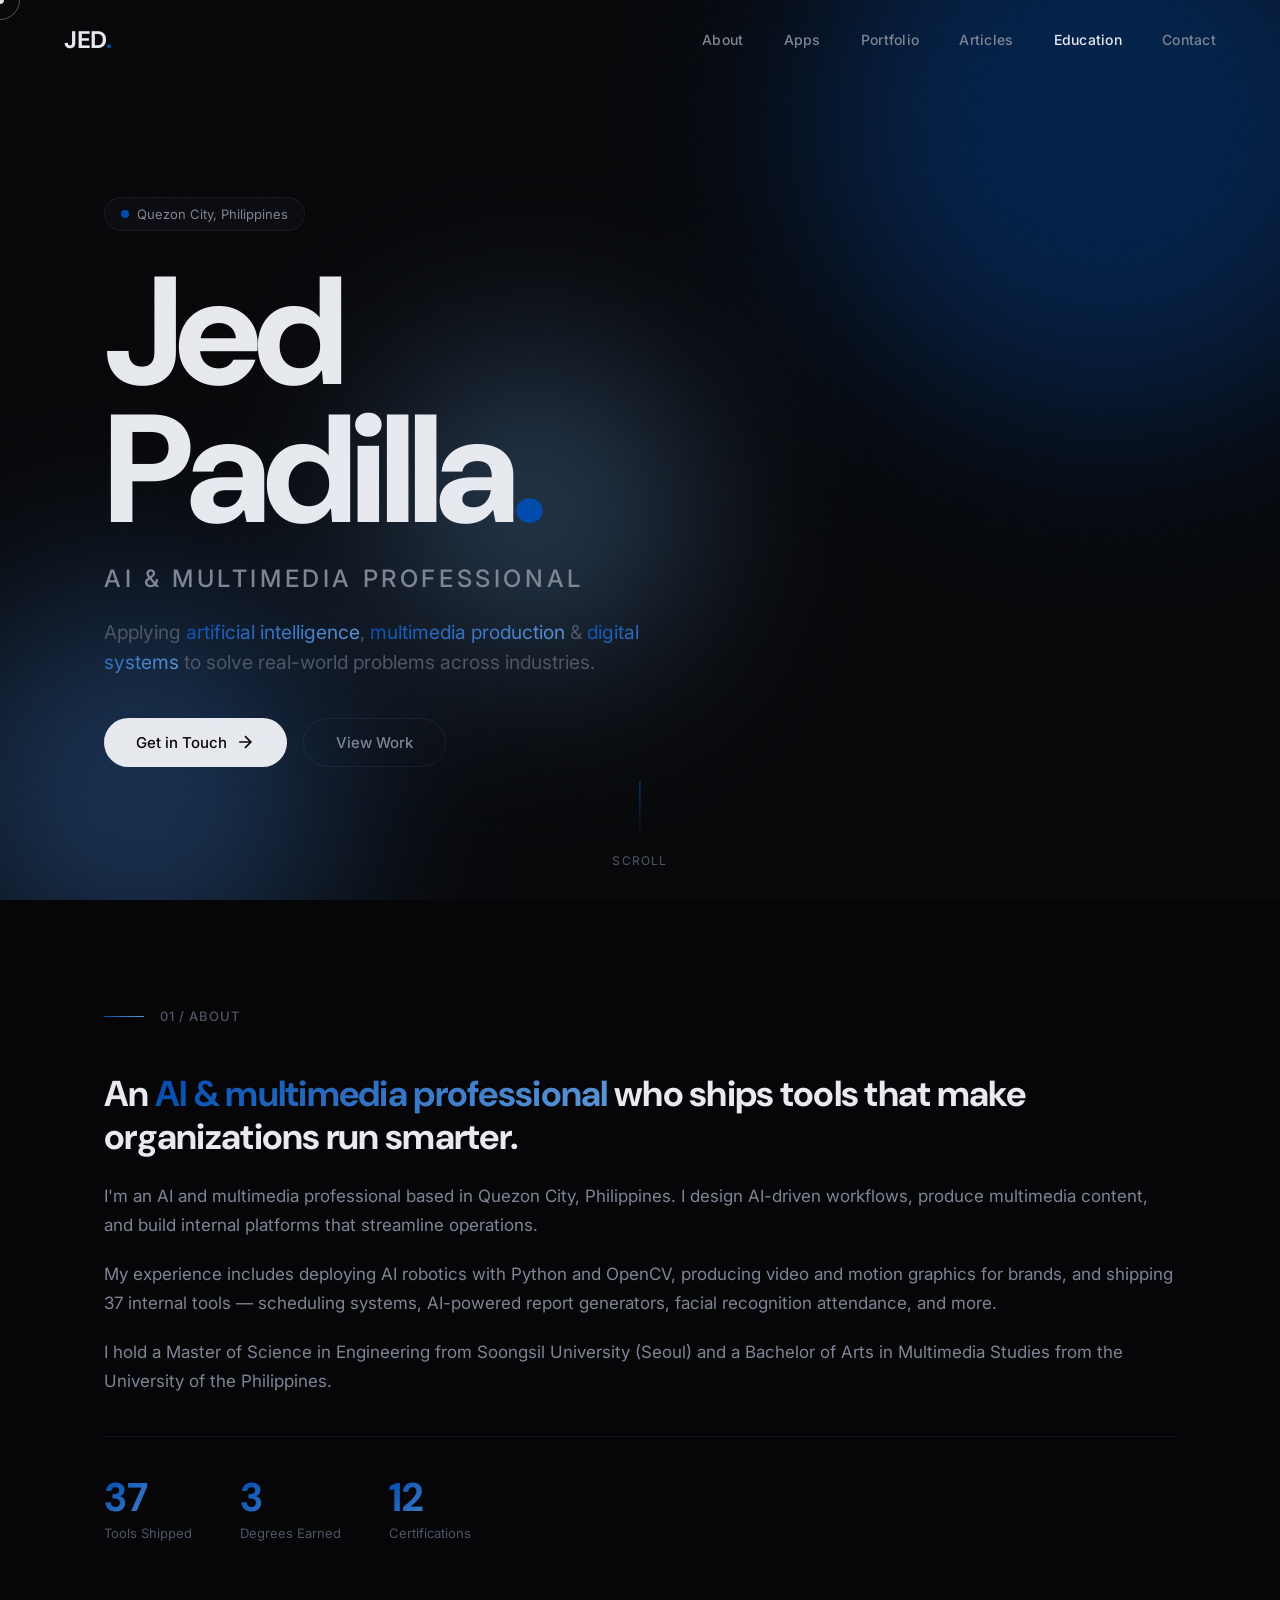
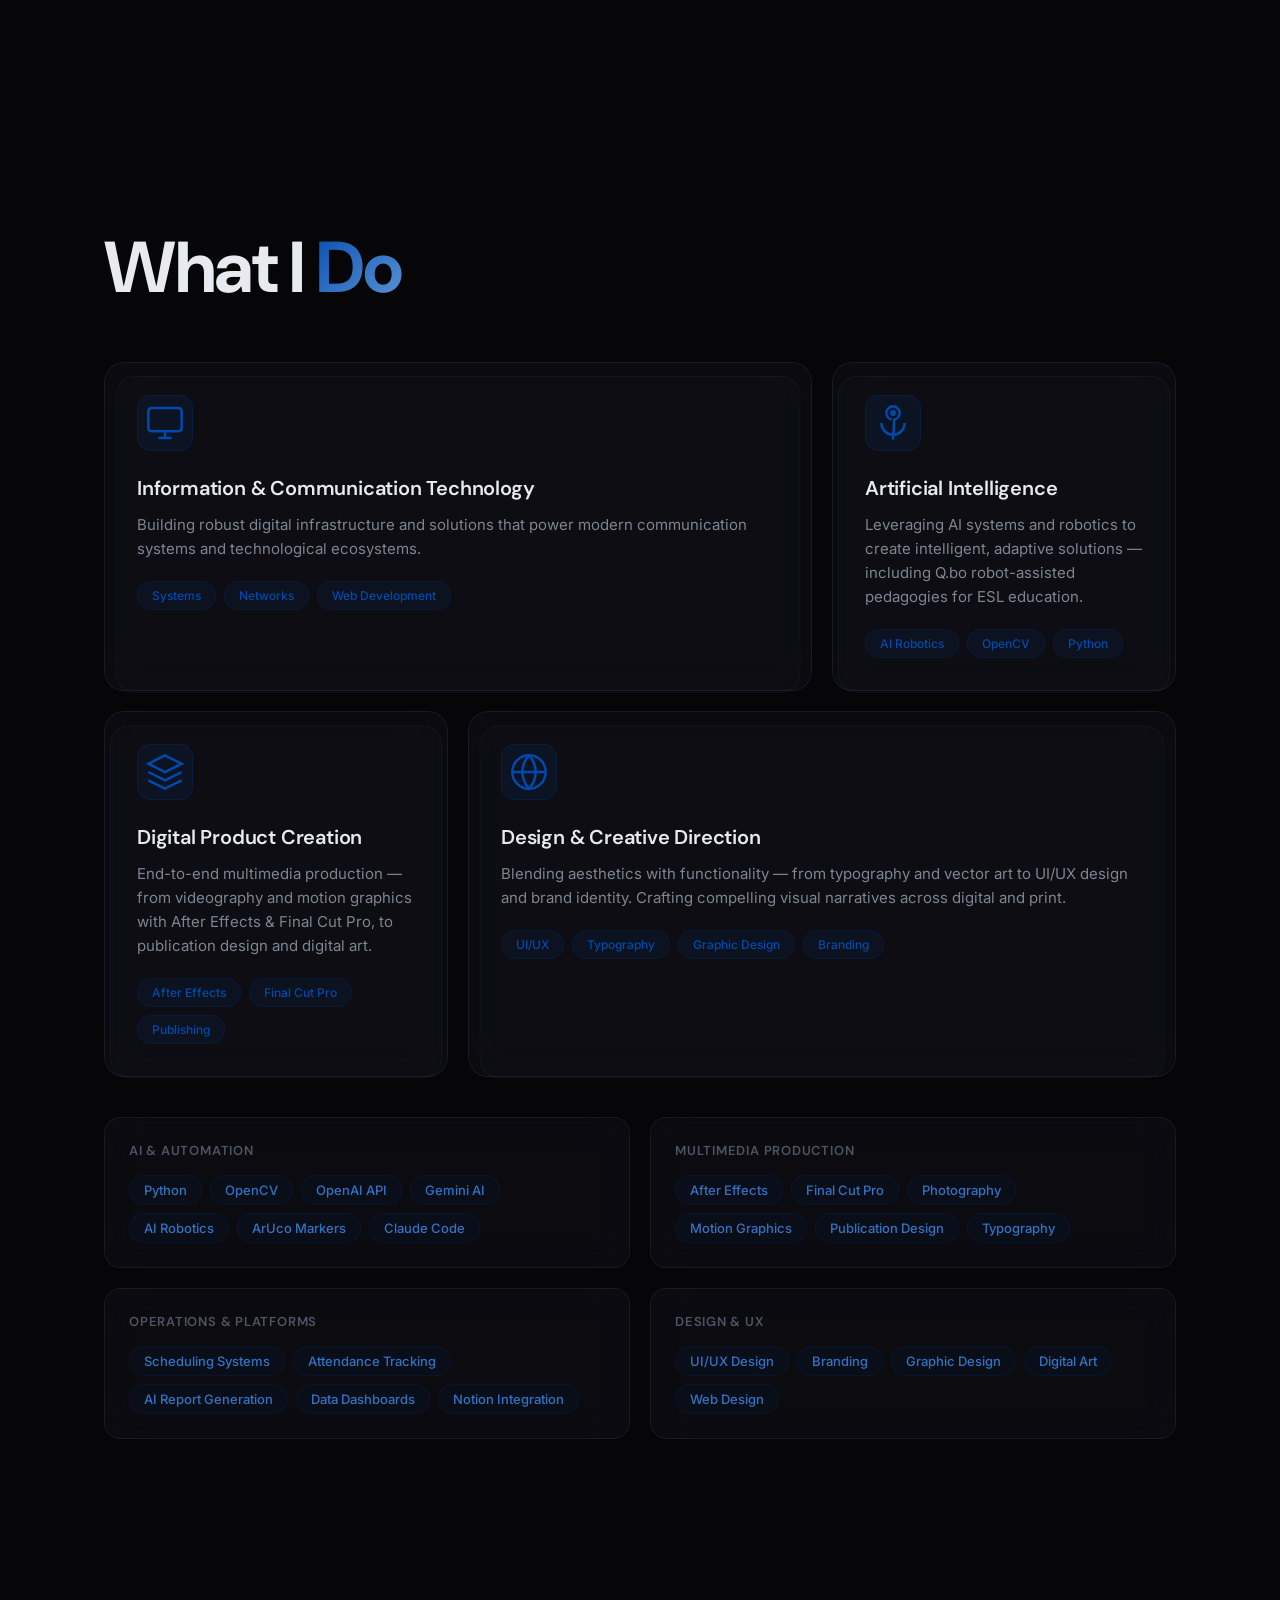
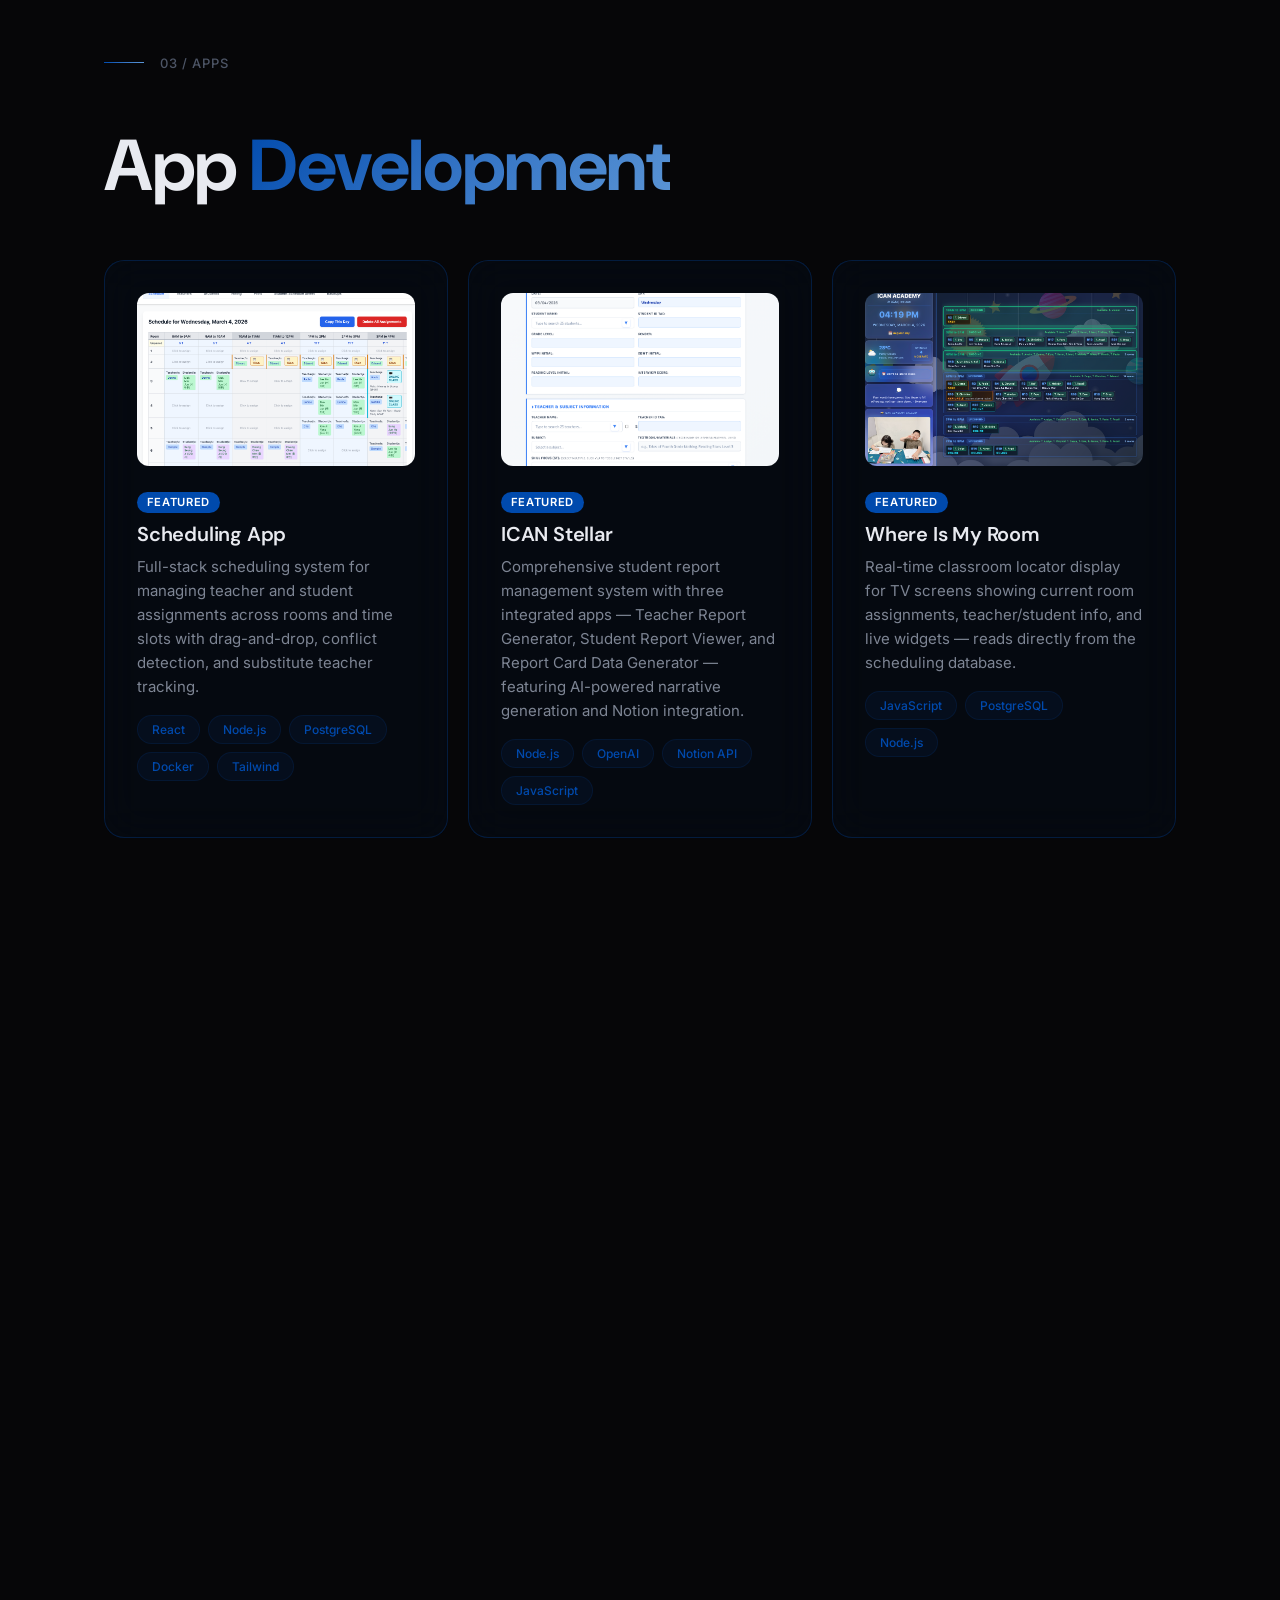
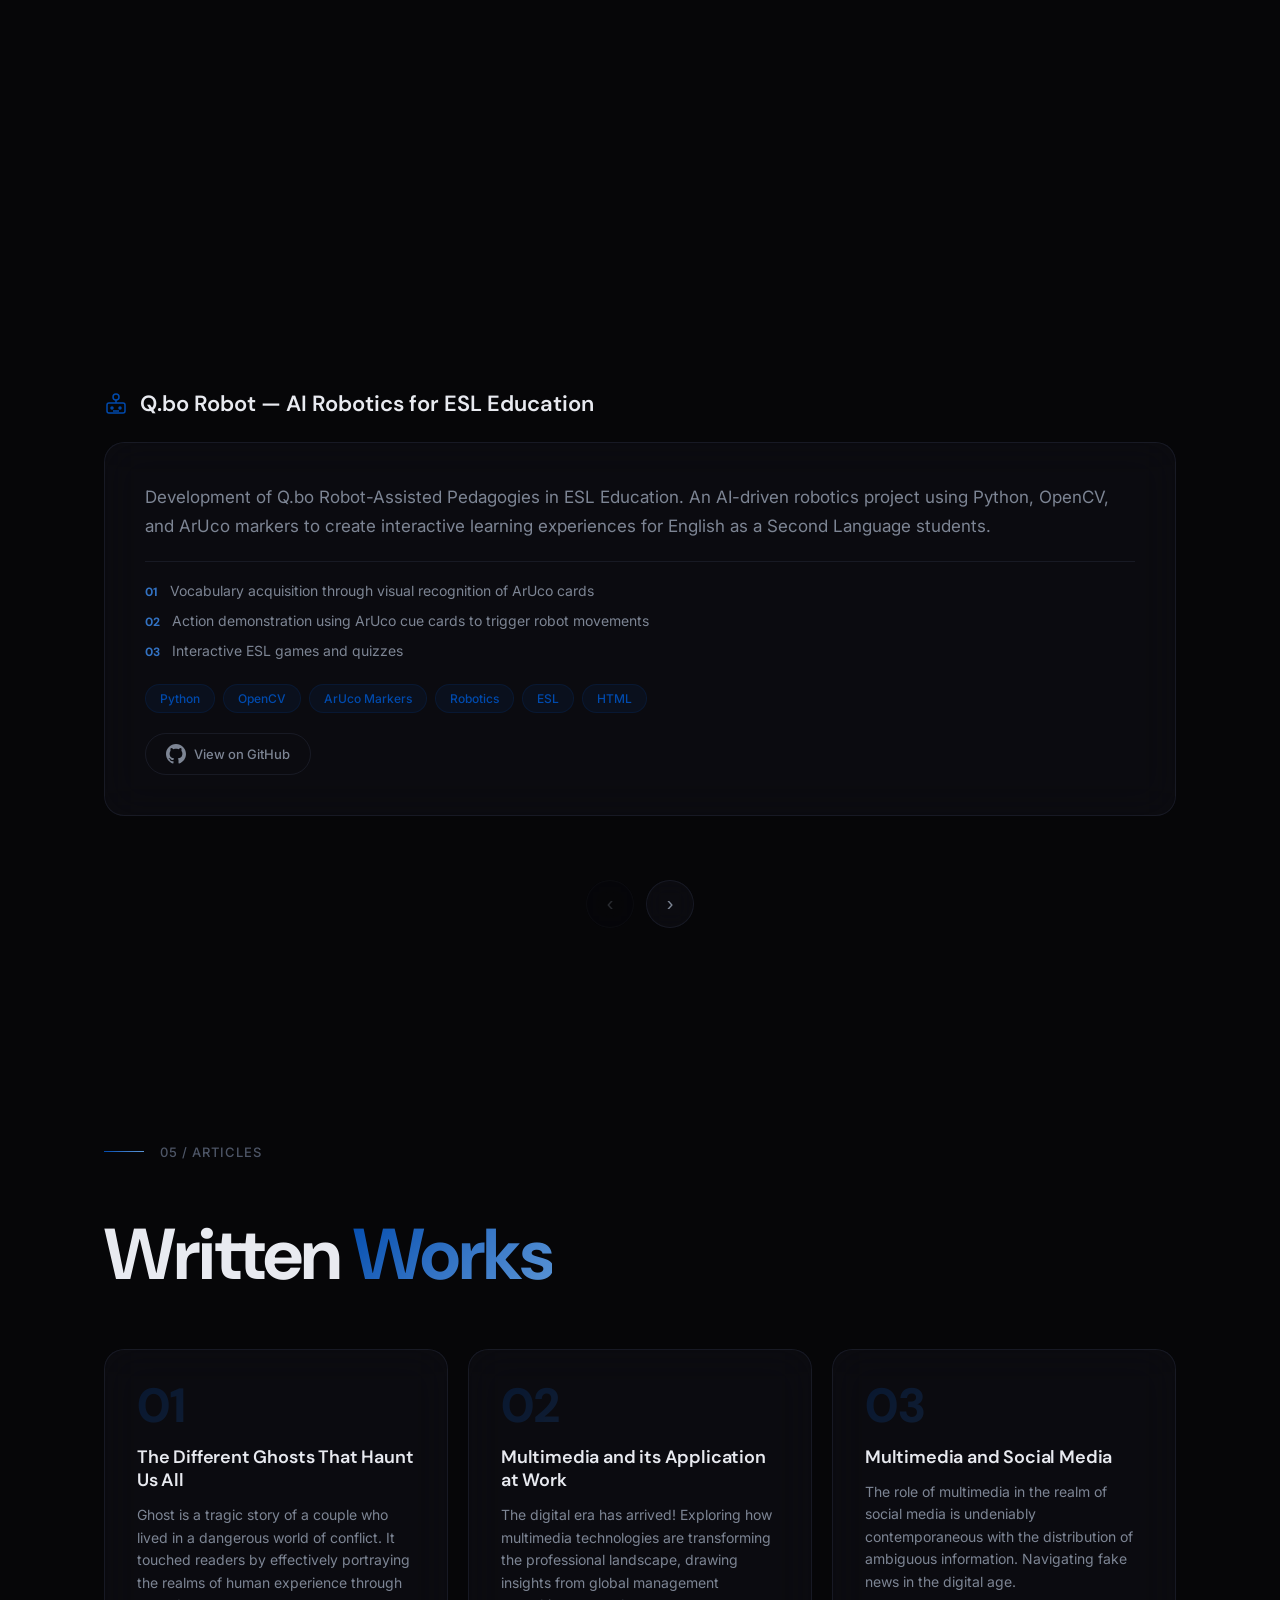
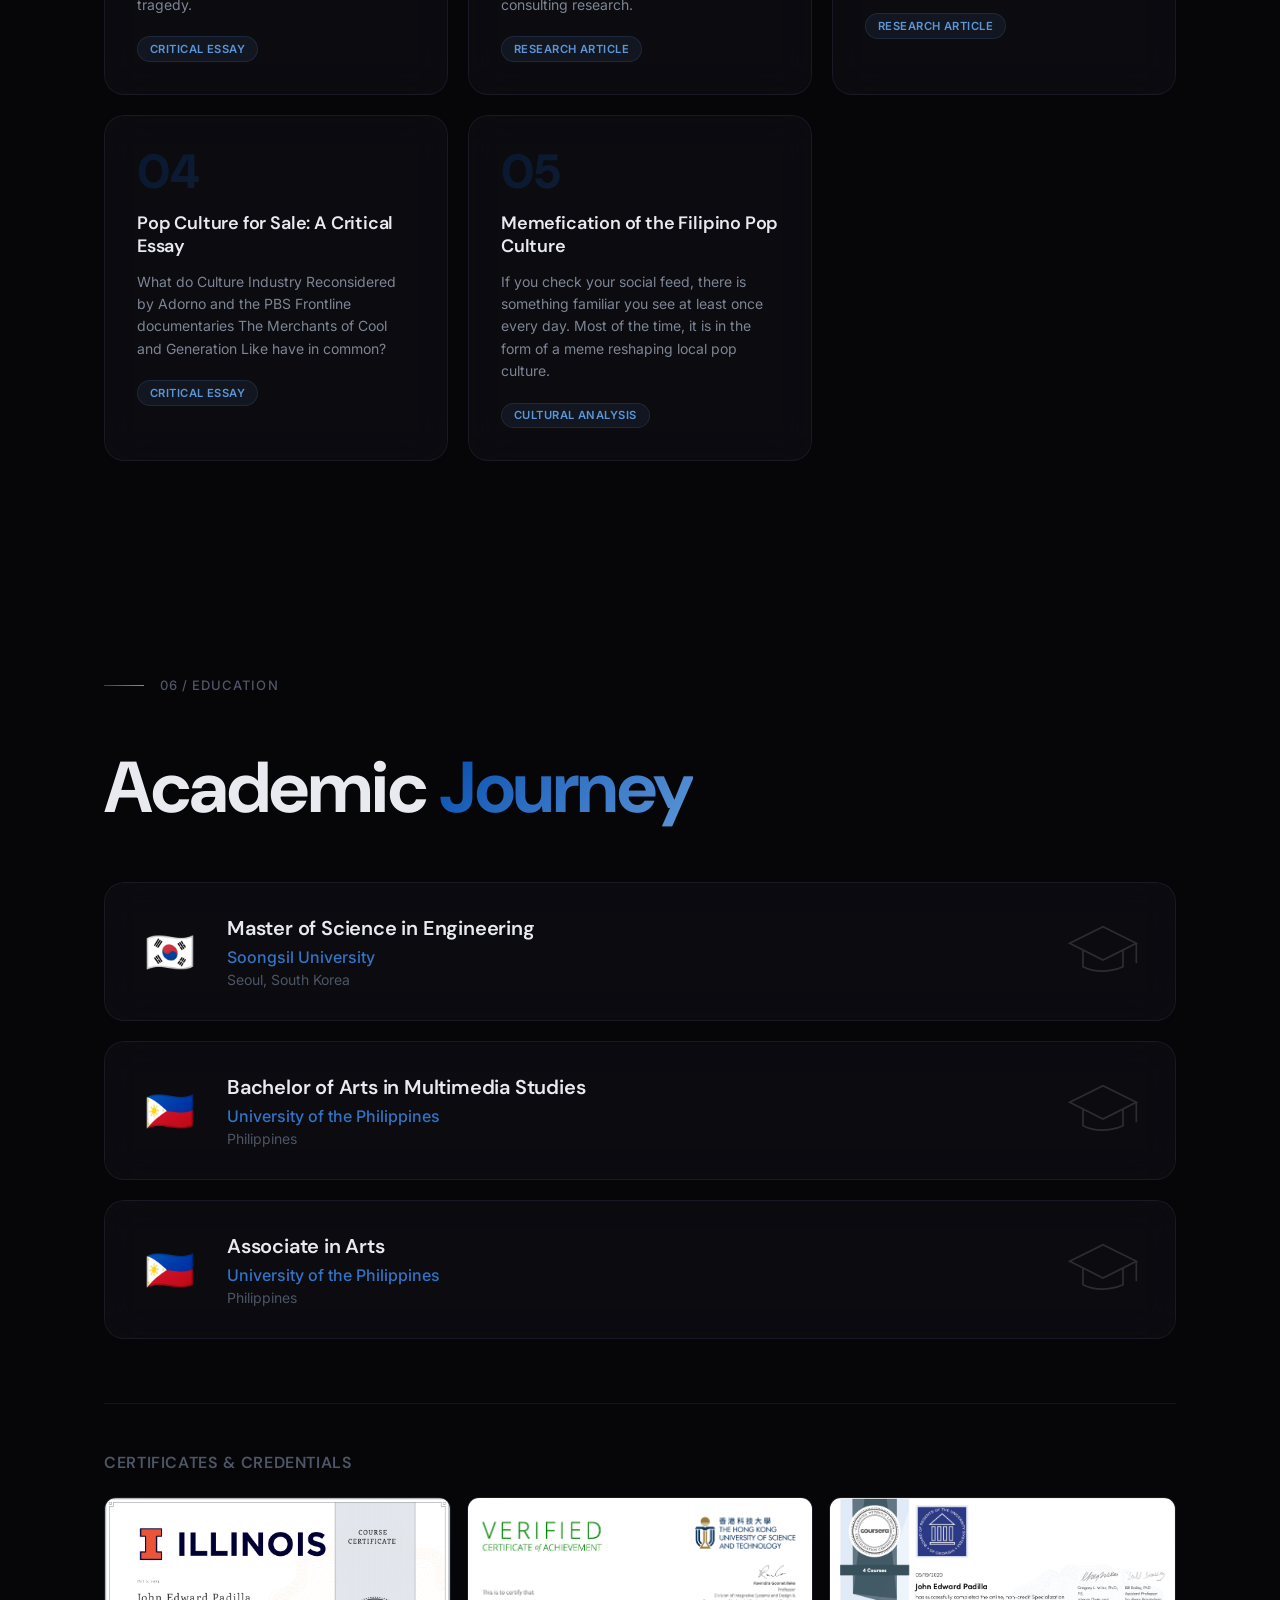
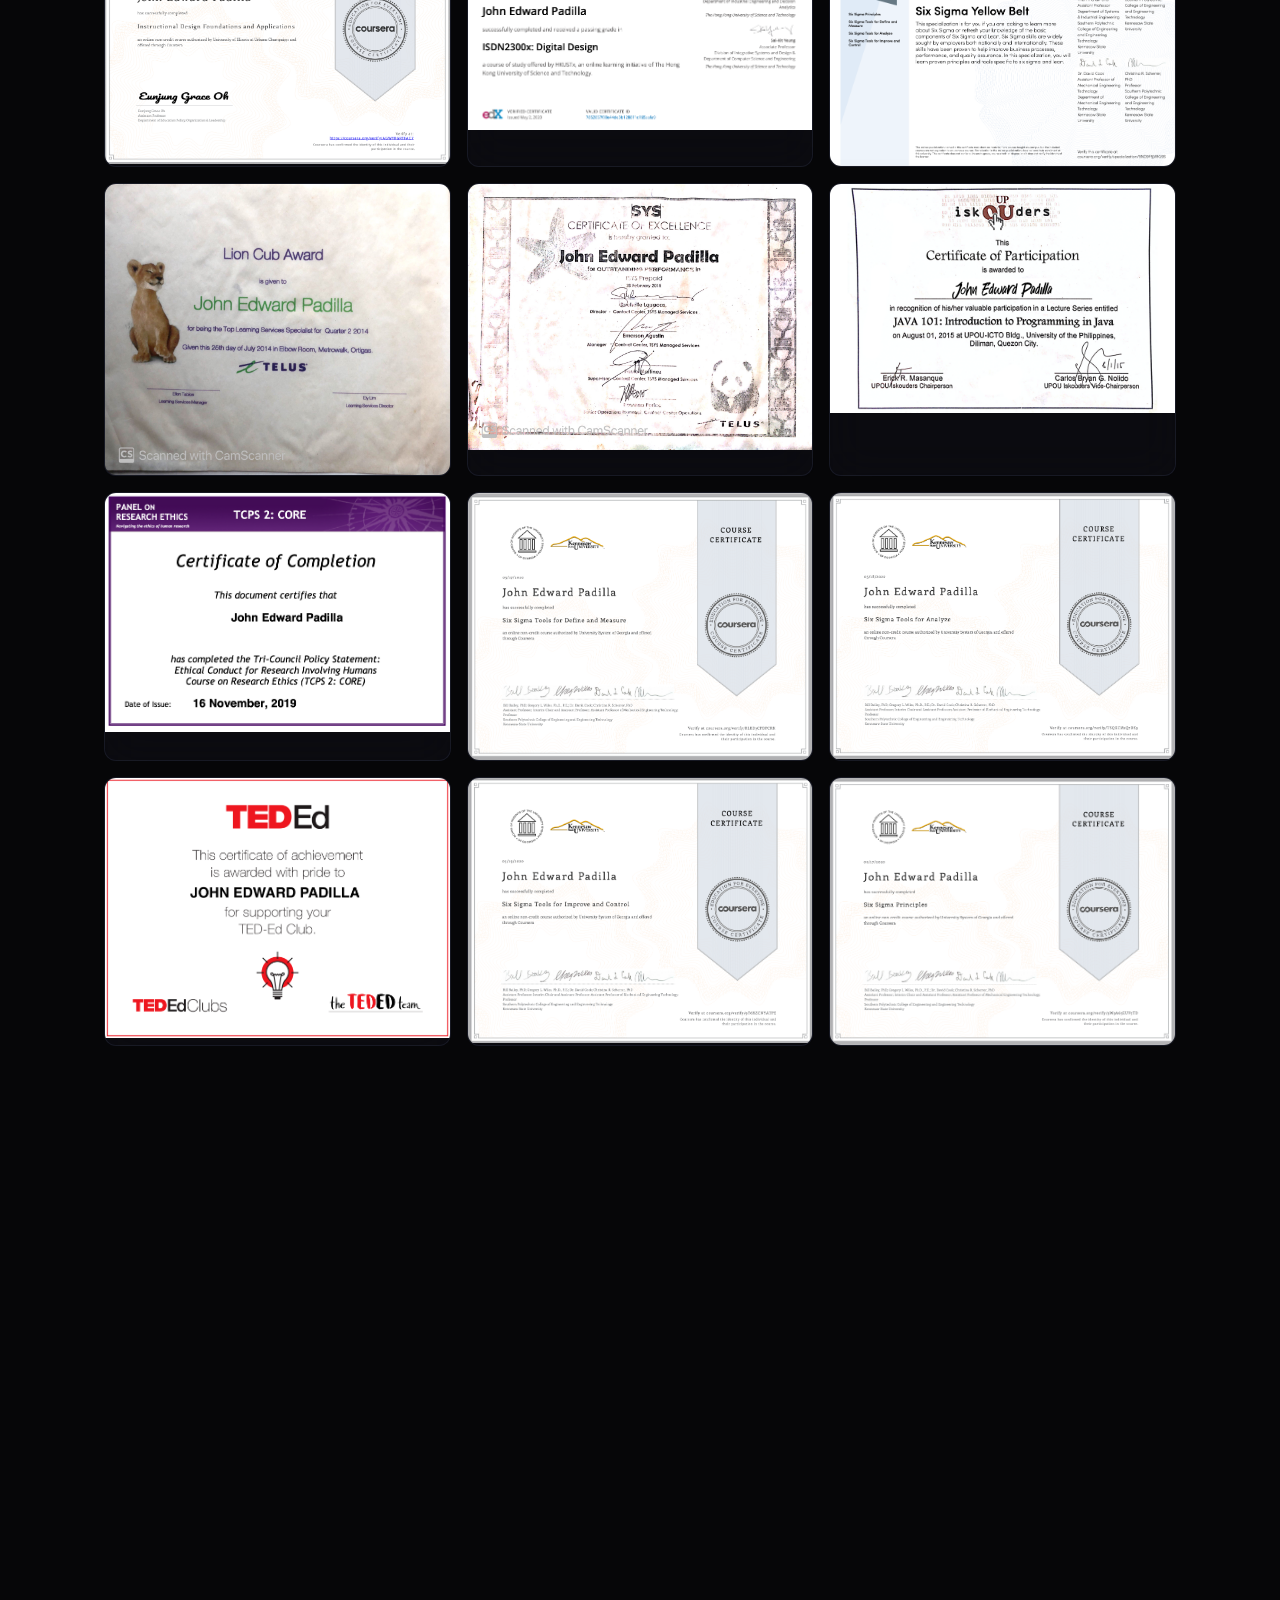
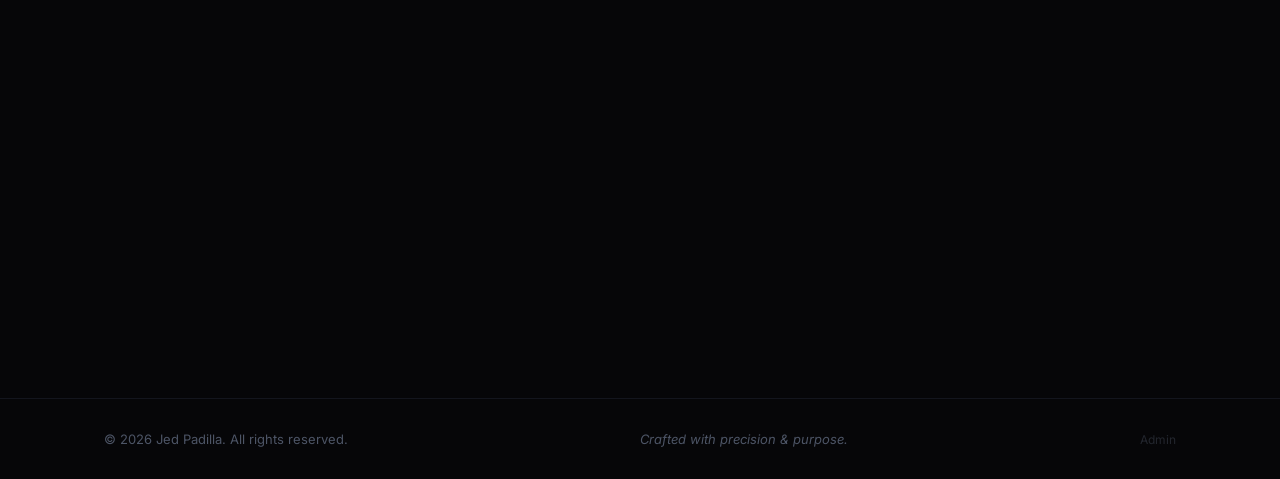
==== index.html @ 9c329b7e "Change title to AI & Multimedia Professional Co-Authored-By: Claude Opus 4.6 <noreply@anthropic.com>" ====
<!DOCTYPE html>
<html lang="en">
<head>
  <meta charset="UTF-8">
  <meta name="viewport" content="width=device-width, initial-scale=1.0">
  <title>Jed Padilla — Creative Technologist</title>
  <meta name="description" content="Jed Padilla is an experienced Creative Technologist from Quezon City, Philippines. ICT, AI, digital product creation, and design solutions.">
  <meta name="author" content="Jed Padilla">
  <link rel="preconnect" href="https://fonts.googleapis.com">
  <link rel="preconnect" href="https://fonts.gstatic.com" crossorigin>
  <link href="https://fonts.googleapis.com/css2?family=DM+Sans:wght@400;500;600;700;800;900&family=Inter:wght@300;400;500;600;700;800;900&display=swap" rel="stylesheet">
  <link rel="stylesheet" href="style.css">
</head>
<body>
  <!-- Custom Cursor -->
  <div class="cursor" id="cursor"></div>
  <div class="cursor-follower" id="cursorFollower"></div>

  <!-- Noise Overlay -->
  <div class="noise"></div>

  <!-- Lightbox -->
  <div class="lightbox" id="lightbox">
    <button class="lightbox-close" id="lightboxClose" aria-label="Close">&times;</button>
    <button class="lightbox-prev" id="lightboxPrev" aria-label="Previous">&#8249;</button>
    <button class="lightbox-next" id="lightboxNext" aria-label="Next">&#8250;</button>
    <div class="lightbox-content">
      <img id="lightboxImg" src="" alt="">
    </div>
  </div>

  <!-- Navigation -->
  <nav class="nav" id="nav">
    <a href="#" class="nav-logo">JED<span class="accent">.</span></a>
    <div class="nav-links">
      <a href="#about" class="nav-link">About</a>
      <a href="#apps" class="nav-link">Apps</a>
      <a href="#portfolio" class="nav-link">Portfolio</a>
      <a href="#articles" class="nav-link">Articles</a>
      <a href="#education" class="nav-link">Education</a>
      <a href="#contact" class="nav-link">Contact</a>
    </div>
    <button class="nav-toggle" id="navToggle" aria-label="Toggle menu">
      <span></span>
      <span></span>
      <span></span>
    </button>
  </nav>

  <!-- Mobile Menu -->
  <div class="mobile-menu" id="mobileMenu">
    <a href="#about" class="mobile-link">About</a>
    <a href="#apps" class="mobile-link">Apps</a>
    <a href="#portfolio" class="mobile-link">Portfolio</a>
    <a href="#articles" class="mobile-link">Articles</a>
    <a href="#education" class="mobile-link">Education</a>
    <a href="#contact" class="mobile-link">Contact</a>
  </div>

  <!-- Hero Section -->
  <section class="hero" id="hero">
    <div class="hero-bg">
      <div class="gradient-orb orb-1"></div>
      <div class="gradient-orb orb-2"></div>
      <div class="gradient-orb orb-3"></div>
    </div>
    <div class="hero-content">
      <div class="hero-badge reveal">
        <span class="badge-dot"></span>
        Quezon City, Philippines
      </div>
      <h1 class="hero-name reveal">
        <span class="line"><span class="word">Jed</span></span>
        <span class="line"><span class="word">Padilla<span class="accent">.</span></span></span>
      </h1>
      <p class="hero-title reveal">AI & Multimedia Professional</p>
      <p class="hero-subtitle reveal">
        Applying <span class="text-gradient">artificial intelligence</span>,
        <span class="text-gradient">multimedia production</span> &amp;
        <span class="text-gradient">digital systems</span> to solve
        real-world problems across industries.
      </p>
      <div class="hero-cta reveal">
        <a href="#contact" class="btn btn-primary">
          <span>Get in Touch</span>
          <svg width="20" height="20" viewBox="0 0 24 24" fill="none" stroke="currentColor" stroke-width="2"><path d="M5 12h14M12 5l7 7-7 7"/></svg>
        </a>
        <a href="#portfolio" class="btn btn-ghost">View Work</a>
      </div>
    </div>
    <div class="scroll-indicator">
      <div class="scroll-line"></div>
      <span>Scroll</span>
    </div>
  </section>

  <!-- About Section — dynamically rendered -->
  <section class="section about" id="about">
    <div class="container">
      <div class="section-label reveal"><span class="label-line"></span><span>01 / About</span></div>
      <div class="about-grid" id="aboutGrid"></div>
    </div>
  </section>

  <!-- Skills Section -->
  <section class="section skills" id="skills">
    <div class="container">
      <div class="section-label reveal"><span class="label-line"></span><span>02 / Expertise</span></div>
      <h2 class="section-heading reveal">What I <span class="text-gradient">Do</span></h2>
      <div class="bento-grid">
        <div class="bento-card bento-large glass reveal" data-tilt>
          <div class="card-icon">
            <svg width="40" height="40" viewBox="0 0 24 24" fill="none" stroke="currentColor" stroke-width="1.5"><rect x="2" y="3" width="20" height="14" rx="2"/><path d="M8 21h8M12 17v4"/></svg>
          </div>
          <h3>Information &amp; Communication Technology</h3>
          <p>Building robust digital infrastructure and solutions that power modern communication systems and technological ecosystems.</p>
          <div class="card-tags"><span class="tag">Systems</span><span class="tag">Networks</span><span class="tag">Web Development</span></div>
        </div>
        <div class="bento-card glass reveal" data-tilt>
          <div class="card-icon">
            <svg width="40" height="40" viewBox="0 0 24 24" fill="none" stroke="currentColor" stroke-width="1.5"><path d="M12 2a4 4 0 0 1 4 4c0 1.95-1.4 3.58-3.25 3.93L12 22"/><path d="M12 2a4 4 0 0 0-4 4c0 1.95 1.4 3.58 3.25 3.93"/><circle cx="12" cy="6" r="1"/><path d="M5 12c0 3.87 3.13 7 7 7s7-3.13 7-7"/></svg>
          </div>
          <h3>Artificial Intelligence</h3>
          <p>Leveraging AI systems and robotics to create intelligent, adaptive solutions — including Q.bo robot-assisted pedagogies for ESL education.</p>
          <div class="card-tags"><span class="tag">AI Robotics</span><span class="tag">OpenCV</span><span class="tag">Python</span></div>
        </div>
        <div class="bento-card glass reveal" data-tilt>
          <div class="card-icon">
            <svg width="40" height="40" viewBox="0 0 24 24" fill="none" stroke="currentColor" stroke-width="1.5"><path d="M12 2L2 7l10 5 10-5-10-5z"/><path d="M2 17l10 5 10-5"/><path d="M2 12l10 5 10-5"/></svg>
          </div>
          <h3>Digital Product Creation</h3>
          <p>End-to-end multimedia production — from videography and motion graphics with After Effects &amp; Final Cut Pro, to publication design and digital art.</p>
          <div class="card-tags"><span class="tag">After Effects</span><span class="tag">Final Cut Pro</span><span class="tag">Publishing</span></div>
        </div>
        <div class="bento-card bento-large glass reveal" data-tilt>
          <div class="card-icon">
            <svg width="40" height="40" viewBox="0 0 24 24" fill="none" stroke="currentColor" stroke-width="1.5"><circle cx="12" cy="12" r="10"/><path d="M2 12h20"/><path d="M12 2a15.3 15.3 0 0 1 4 10 15.3 15.3 0 0 1-4 10 15.3 15.3 0 0 1-4-10 15.3 15.3 0 0 1 4-10z"/></svg>
          </div>
          <h3>Design &amp; Creative Direction</h3>
          <p>Blending aesthetics with functionality — from typography and vector art to UI/UX design and brand identity. Crafting compelling visual narratives across digital and print.</p>
          <div class="card-tags"><span class="tag">UI/UX</span><span class="tag">Typography</span><span class="tag">Graphic Design</span><span class="tag">Branding</span></div>
        </div>
      </div>
      <div class="tech-stack">
        <div class="tech-category glass reveal">
          <h4 class="tech-category-title">AI & Automation</h4>
          <div class="tech-tags">
            <span class="tech-tag">Python</span>
            <span class="tech-tag">OpenCV</span>
            <span class="tech-tag">OpenAI API</span>
            <span class="tech-tag">Gemini AI</span>
            <span class="tech-tag">AI Robotics</span>
            <span class="tech-tag">ArUco Markers</span>
            <span class="tech-tag">Claude Code</span>
          </div>
        </div>
        <div class="tech-category glass reveal">
          <h4 class="tech-category-title">Multimedia Production</h4>
          <div class="tech-tags">
            <span class="tech-tag">After Effects</span>
            <span class="tech-tag">Final Cut Pro</span>
            <span class="tech-tag">Photography</span>
            <span class="tech-tag">Motion Graphics</span>
            <span class="tech-tag">Publication Design</span>
            <span class="tech-tag">Typography</span>
          </div>
        </div>
        <div class="tech-category glass reveal">
          <h4 class="tech-category-title">Operations & Platforms</h4>
          <div class="tech-tags">
            <span class="tech-tag">Scheduling Systems</span>
            <span class="tech-tag">Attendance Tracking</span>
            <span class="tech-tag">AI Report Generation</span>
            <span class="tech-tag">Data Dashboards</span>
            <span class="tech-tag">Notion Integration</span>
          </div>
        </div>
        <div class="tech-category glass reveal">
          <h4 class="tech-category-title">Design & UX</h4>
          <div class="tech-tags">
            <span class="tech-tag">UI/UX Design</span>
            <span class="tech-tag">Branding</span>
            <span class="tech-tag">Graphic Design</span>
            <span class="tech-tag">Digital Art</span>
            <span class="tech-tag">Web Design</span>
          </div>
        </div>
      </div>
    </div>
  </section>

  <!-- Apps Section — dynamically rendered -->
  <section class="section apps" id="apps">
    <div class="container">
      <div class="section-label reveal"><span class="label-line"></span><span>03 / Apps</span></div>
      <h2 class="section-heading reveal">App <span class="text-gradient">Development</span></h2>
      <div class="apps-grid" id="appsGrid"></div>
    </div>
  </section>

  <!-- Portfolio Section — dynamically rendered -->
  <section class="section portfolio" id="portfolio">
    <div class="container">
      <div class="section-label reveal"><span class="label-line"></span><span>04 / Portfolio</span></div>
      <h2 class="section-heading reveal">Selected <span class="text-gradient">Work</span></h2>

      <!-- Portfolio Filter Tabs -->
      <div class="portfolio-tabs reveal">
        <button class="tab-btn active" data-filter="ai">AI Robotics</button>
        <button class="tab-btn" data-filter="uiux">UI/UX</button>
        <button class="tab-btn" data-filter="photography">Photography</button>
        <button class="tab-btn" data-filter="videography">Videography</button>
        <button class="tab-btn" data-filter="graphics">Graphics</button>
        <button class="tab-btn" data-filter="publications">Publications</button>
      </div>

      <!-- Dynamic portfolio content injected here -->
      <div id="portfolioContent"></div>
    </div>
  </section>

  <!-- Articles Section — dynamically rendered -->
  <section class="section articles" id="articles">
    <div class="container">
      <div class="section-label reveal"><span class="label-line"></span><span>05 / Articles</span></div>
      <h2 class="section-heading reveal">Written <span class="text-gradient">Works</span></h2>
      <div class="articles-grid" id="articlesGrid"></div>
    </div>
  </section>

  <!-- Education Section — dynamically rendered -->
  <section class="section education" id="education">
    <div class="container">
      <div class="section-label reveal"><span class="label-line"></span><span>06 / Education</span></div>
      <h2 class="section-heading reveal">Academic <span class="text-gradient">Journey</span></h2>
      <div class="edu-timeline" id="eduTimeline"></div>
      <div id="certificatesContainer"></div>
    </div>
  </section>

  <!-- Contact Section -->
  <section class="section contact" id="contact">
    <div class="container">
      <div class="section-label reveal"><span class="label-line"></span><span>07 / Contact</span></div>
      <div class="contact-content">
        <h2 class="contact-heading reveal">Let's create<br>something <span class="text-gradient">amazing</span><span class="accent">.</span></h2>
        <p class="contact-sub reveal">For inquiries or collaborations, you can reach me via email.</p>
        <a href="mailto:jedcpadilla@gmail.com" class="contact-email reveal">
          <span class="email-label">Email me at</span>
          <span class="email-address">jedcpadilla@gmail.com</span>
          <svg width="24" height="24" viewBox="0 0 24 24" fill="none" stroke="currentColor" stroke-width="2"><path d="M7 17L17 7M17 7H7M17 7v10"/></svg>
        </a>
        <div class="contact-links reveal">
          <a href="https://github.com/jedcpadilla" target="_blank" rel="noopener noreferrer" class="social-link glass">
            <svg width="22" height="22" viewBox="0 0 24 24" fill="currentColor"><path d="M12 0c-6.626 0-12 5.373-12 12 0 5.302 3.438 9.8 8.207 11.387.599.111.793-.261.793-.577v-2.234c-3.338.726-4.033-1.416-4.033-1.416-.546-1.387-1.333-1.756-1.333-1.756-1.089-.745.083-.729.083-.729 1.205.084 1.839 1.237 1.839 1.237 1.07 1.834 2.807 1.304 3.492.997.107-.775.418-1.305.762-1.604-2.665-.305-5.467-1.334-5.467-5.931 0-1.311.469-2.381 1.236-3.221-.124-.303-.535-1.524.117-3.176 0 0 1.008-.322 3.301 1.23.957-.266 1.983-.399 3.003-.404 1.02.005 2.047.138 3.006.404 2.291-1.552 3.297-1.23 3.297-1.23.653 1.653.242 2.874.118 3.176.77.84 1.235 1.911 1.235 3.221 0 4.609-2.807 5.624-5.479 5.921.43.372.823 1.102.823 2.222v3.293c0 .319.192.694.801.576 4.765-1.589 8.199-6.086 8.199-11.386 0-6.627-5.373-12-12-12z"/></svg>
            <span>GitHub</span>
          </a>
        </div>
      </div>
    </div>
  </section>

  <!-- Footer -->
  <footer class="footer">
    <div class="container footer-inner">
      <p>&copy; 2026 Jed Padilla. All rights reserved.</p>
      <p class="footer-tagline">Crafted with precision &amp; purpose.</p>
      <a href="admin.html" style="color:var(--text-tertiary);font-size:0.75rem;text-decoration:none;opacity:0.4;transition:opacity 0.2s;" onmouseover="this.style.opacity='1'" onmouseout="this.style.opacity='0.4'">Admin</a>
    </div>
  </footer>

  <script src="data.js"></script>
  <script src="script.js"></script>
</body>
</html>
---- style.css ----
/* ============================================
   JED PADILLA — PORTFOLIO 2026
   Dark Minimal / Glassmorphism / Bento Grid
   ============================================ */

/* --- CSS Variables --- */
:root {
  --bg: #060608;
  --bg-secondary: #0c0d12;
  --surface: rgba(140, 160, 210, 0.04);
  --surface-hover: rgba(140, 160, 210, 0.07);
  --border: rgba(140, 160, 210, 0.10);
  --border-hover: rgba(140, 160, 210, 0.20);
  --text: #e8eaf0;
  --text-secondary: #7d8594;
  --text-tertiary: #4d5566;
  --accent-1: #004AAD;
  --accent-2: #3373C4;
  --accent-3: #5C96D6;
  --gradient: linear-gradient(135deg, #004AAD, #3373C4, #5C96D6);
  --font-primary: 'Inter', -apple-system, sans-serif;
  --font-display: 'DM Sans', sans-serif;
  --ease-out: cubic-bezier(0.16, 1, 0.3, 1);
  --ease-spring: cubic-bezier(0.34, 1.56, 0.64, 1);
}

/* --- Reset & Base --- */
*, *::before, *::after {
  margin: 0;
  padding: 0;
  box-sizing: border-box;
}

html {
  scroll-behavior: smooth;
  scrollbar-width: thin;
  scrollbar-color: var(--accent-1) var(--bg);
}

body {
  font-family: var(--font-primary);
  background: var(--bg);
  color: var(--text);
  overflow-x: hidden;
  -webkit-font-smoothing: antialiased;
  -moz-osx-font-smoothing: grayscale;
  cursor: none;
}

@media (pointer: coarse) {
  body { cursor: auto; }
  .cursor, .cursor-follower { display: none !important; }
}

a {
  text-decoration: none;
  color: inherit;
}

::selection {
  background: var(--accent-1);
  color: #fff;
}

img {
  max-width: 100%;
  display: block;
}

/* --- Noise Overlay --- */
.noise {
  position: fixed;
  inset: 0;
  z-index: 9999;
  pointer-events: none;
  opacity: 0.035;
  background-image: url("data:image/svg+xml,%3Csvg viewBox='0 0 256 256' xmlns='http://www.w3.org/2000/svg'%3E%3Cfilter id='noise'%3E%3CfeTurbulence type='fractalNoise' baseFrequency='0.9' numOctaves='4' stitchTiles='stitch'/%3E%3C/filter%3E%3Crect width='100%25' height='100%25' filter='url(%23noise)'/%3E%3C/svg%3E");
  background-repeat: repeat;
  background-size: 256px 256px;
}

/* --- Custom Cursor --- */
.cursor {
  position: fixed;
  width: 8px;
  height: 8px;
  background: var(--text);
  border-radius: 50%;
  pointer-events: none;
  z-index: 10000;
  transform: translate(-50%, -50%);
  transition: width 0.2s var(--ease-out), height 0.2s var(--ease-out), background 0.2s;
  mix-blend-mode: difference;
}

.cursor-follower {
  position: fixed;
  width: 40px;
  height: 40px;
  border: 1px solid rgba(255, 255, 255, 0.3);
  border-radius: 50%;
  pointer-events: none;
  z-index: 10000;
  transform: translate(-50%, -50%);
  transition: width 0.4s var(--ease-out), height 0.4s var(--ease-out), border-color 0.3s;
}

body:has(a:hover) .cursor,
body:has(button:hover) .cursor {
  width: 16px;
  height: 16px;
  background: var(--accent-1);
}

body:has(a:hover) .cursor-follower,
body:has(button:hover) .cursor-follower {
  width: 60px;
  height: 60px;
  border-color: var(--accent-1);
}

/* --- Container --- */
.container {
  max-width: 1200px;
  margin: 0 auto;
  padding: 0 clamp(1.5rem, 5vw, 4rem);
}

/* --- Navigation --- */
.nav {
  position: fixed;
  top: 0;
  left: 0;
  right: 0;
  z-index: 1000;
  display: flex;
  align-items: center;
  justify-content: space-between;
  padding: 1.5rem clamp(1.5rem, 5vw, 4rem);
  transition: all 0.4s var(--ease-out);
}

.nav.scrolled {
  padding: 1rem clamp(1.5rem, 5vw, 4rem);
  background: rgba(6, 6, 8, 0.8);
  backdrop-filter: blur(20px) saturate(180%);
  -webkit-backdrop-filter: blur(20px) saturate(180%);
  border-bottom: 1px solid var(--border);
}

.nav-logo {
  font-family: var(--font-display);
  font-size: 1.5rem;
  font-weight: 700;
  letter-spacing: -0.02em;
}

.accent {
  color: var(--accent-1);
}

.nav-links {
  display: flex;
  gap: 2.5rem;
}

.nav-link {
  font-size: 0.875rem;
  font-weight: 500;
  color: var(--text-secondary);
  letter-spacing: 0.02em;
  position: relative;
  transition: color 0.3s;
}

.nav-link::after {
  content: '';
  position: absolute;
  bottom: -4px;
  left: 0;
  width: 0;
  height: 2px;
  background: var(--gradient);
  transition: width 0.3s var(--ease-out);
}

.nav-link:hover {
  color: var(--text);
}

.nav-link:hover::after {
  width: 100%;
}

.nav-toggle {
  display: none;
  flex-direction: column;
  gap: 5px;
  background: none;
  border: none;
  cursor: none;
  padding: 4px;
  z-index: 1001;
}

.nav-toggle span {
  display: block;
  width: 24px;
  height: 2px;
  background: var(--text);
  transition: all 0.3s var(--ease-out);
  transform-origin: center;
}

.nav-toggle.active span:nth-child(1) {
  transform: translateY(7px) rotate(45deg);
}

.nav-toggle.active span:nth-child(2) {
  opacity: 0;
}

.nav-toggle.active span:nth-child(3) {
  transform: translateY(-7px) rotate(-45deg);
}

/* --- Mobile Menu --- */
.mobile-menu {
  position: fixed;
  inset: 0;
  z-index: 999;
  background: rgba(6, 6, 8, 0.95);
  backdrop-filter: blur(30px);
  -webkit-backdrop-filter: blur(30px);
  display: flex;
  flex-direction: column;
  align-items: center;
  justify-content: center;
  gap: 2rem;
  opacity: 0;
  pointer-events: none;
  transition: opacity 0.4s var(--ease-out);
}

.mobile-menu.active {
  opacity: 1;
  pointer-events: all;
}

.mobile-link {
  font-family: var(--font-display);
  font-size: clamp(2rem, 6vw, 3rem);
  font-weight: 700;
  color: var(--text-secondary);
  transition: color 0.3s, transform 0.3s var(--ease-out);
  transform: translateY(20px);
}

.mobile-menu.active .mobile-link {
  transform: translateY(0);
}

.mobile-link:hover {
  color: var(--text);
}

/* --- Hero Section --- */
.hero {
  position: relative;
  min-height: 100vh;
  display: flex;
  align-items: center;
  padding: 8rem 0 4rem;
  overflow: hidden;
}

.hero-bg {
  position: absolute;
  inset: 0;
  overflow: hidden;
}

.gradient-orb {
  position: absolute;
  border-radius: 50%;
  filter: blur(100px);
  opacity: 0.4;
  animation: float 8s ease-in-out infinite;
}

.orb-1 {
  width: 600px;
  height: 600px;
  background: var(--accent-1);
  top: -20%;
  right: -10%;
  animation-delay: 0s;
}

.orb-2 {
  width: 400px;
  height: 400px;
  background: var(--accent-2);
  bottom: -10%;
  left: -5%;
  animation-delay: -3s;
}

.orb-3 {
  width: 300px;
  height: 300px;
  background: var(--accent-3);
  top: 40%;
  left: 30%;
  animation-delay: -5s;
}

@keyframes float {
  0%, 100% { transform: translate(0, 0) scale(1); }
  33% { transform: translate(30px, -30px) scale(1.05); }
  66% { transform: translate(-20px, 20px) scale(0.95); }
}

.hero-content {
  position: relative;
  z-index: 2;
  padding: 0 clamp(1.5rem, 5vw, 4rem);
  max-width: 1200px;
  margin: 0 auto;
  width: 100%;
}

.hero-badge {
  display: inline-flex;
  align-items: center;
  gap: 0.5rem;
  padding: 0.5rem 1rem;
  background: var(--surface);
  border: 1px solid var(--border);
  border-radius: 100px;
  font-size: 0.8125rem;
  color: var(--text-secondary);
  margin-bottom: 2rem;
  backdrop-filter: blur(10px);
}

.badge-dot {
  width: 8px;
  height: 8px;
  background: #004AAD;
  border-radius: 50%;
  animation: pulse 2s ease-in-out infinite;
}

@keyframes pulse {
  0%, 100% { opacity: 1; box-shadow: 0 0 0 0 rgba(0, 74, 173, 0.4); }
  50% { opacity: 0.8; box-shadow: 0 0 0 8px rgba(0, 74, 173, 0); }
}

.hero-name {
  font-family: var(--font-display);
  font-size: clamp(4rem, 12vw, 10rem);
  font-weight: 800;
  line-height: 0.9;
  letter-spacing: -0.05em;
  margin-bottom: 1.5rem;
}

.hero-name .line {
  display: block;
  overflow: hidden;
}

.hero-name .word {
  display: inline-block;
}

.hero-title {
  font-size: clamp(1.125rem, 2.5vw, 1.5rem);
  color: var(--text-secondary);
  font-weight: 500;
  letter-spacing: 0.15em;
  text-transform: uppercase;
  margin-bottom: 1.5rem;
}

.hero-subtitle {
  font-size: clamp(1rem, 1.5vw, 1.25rem);
  color: var(--text-tertiary);
  max-width: 540px;
  line-height: 1.6;
  margin-bottom: 2.5rem;
}

.text-gradient {
  background: var(--gradient);
  -webkit-background-clip: text;
  -webkit-text-fill-color: transparent;
  background-clip: text;
}

.hero-cta {
  display: flex;
  gap: 1rem;
  flex-wrap: wrap;
}

/* --- Buttons --- */
.btn {
  display: inline-flex;
  align-items: center;
  gap: 0.5rem;
  padding: 0.875rem 2rem;
  border-radius: 100px;
  font-size: 0.9375rem;
  font-weight: 500;
  font-family: var(--font-primary);
  transition: all 0.3s var(--ease-out);
  cursor: none;
  border: none;
}

.btn-primary {
  background: var(--text);
  color: var(--bg);
}

.btn-primary:hover {
  background: var(--accent-1);
  color: #fff;
  transform: translateY(-2px);
  box-shadow: 0 10px 30px rgba(0, 74, 173, 0.3);
}

.btn-primary svg {
  transition: transform 0.3s var(--ease-out);
}

.btn-primary:hover svg {
  transform: translateX(4px);
}

.btn-ghost {
  background: transparent;
  color: var(--text-secondary);
  border: 1px solid var(--border);
}

.btn-ghost:hover {
  color: var(--text);
  border-color: var(--border-hover);
  background: var(--surface);
}

/* --- Scroll Indicator --- */
.scroll-indicator {
  position: absolute;
  bottom: 2rem;
  left: 50%;
  transform: translateX(-50%);
  display: flex;
  flex-direction: column;
  align-items: center;
  gap: 0.75rem;
  color: var(--text-tertiary);
  font-size: 0.75rem;
  letter-spacing: 0.1em;
  text-transform: uppercase;
}

.scroll-line {
  width: 1px;
  height: 60px;
  background: linear-gradient(to bottom, var(--accent-1), transparent);
  animation: scrollLine 2s ease-in-out infinite;
}

@keyframes scrollLine {
  0% { transform: scaleY(0); transform-origin: top; }
  50% { transform: scaleY(1); transform-origin: top; }
  51% { transform-origin: bottom; }
  100% { transform: scaleY(0); transform-origin: bottom; }
}

/* --- Sections --- */
.section {
  padding: clamp(5rem, 12vh, 10rem) 0;
  position: relative;
}

.section-label {
  display: flex;
  align-items: center;
  gap: 1rem;
  font-size: 0.8125rem;
  font-weight: 500;
  color: var(--text-tertiary);
  letter-spacing: 0.08em;
  text-transform: uppercase;
  margin-bottom: 3rem;
}

.label-line {
  width: 40px;
  height: 1px;
  background: var(--gradient);
}

.section-heading {
  font-family: var(--font-display);
  font-size: clamp(2.5rem, 6vw, 4.5rem);
  font-weight: 700;
  letter-spacing: -0.02em;
  margin-bottom: 3rem;
}

/* --- About Section --- */
.about-grid {
  display: grid;
  grid-template-columns: 0.6fr 1fr;
  gap: 4rem;
  align-items: start;
}

.about-photo-wrapper {
  position: relative;
  border-radius: 24px;
  overflow: hidden;
}

.about-photo {
  width: 100%;
  height: auto;
  border-radius: 24px;
  filter: grayscale(20%);
  transition: filter 0.5s var(--ease-out);
}

.about-photo-wrapper:hover .about-photo {
  filter: grayscale(0%);
}

.photo-decoration {
  position: absolute;
  inset: 0;
  border-radius: 24px;
  border: 1px solid var(--border);
  pointer-events: none;
}

.about-photo-wrapper::after {
  content: '';
  position: absolute;
  bottom: 0;
  left: 0;
  right: 0;
  height: 40%;
  background: linear-gradient(to top, var(--bg), transparent);
  pointer-events: none;
}

.about-heading {
  font-family: var(--font-display);
  font-size: clamp(1.5rem, 3vw, 2.25rem);
  font-weight: 700;
  line-height: 1.2;
  letter-spacing: -0.02em;
  margin-bottom: 1.5rem;
}

.about-text p {
  font-size: 1.0625rem;
  line-height: 1.7;
  color: var(--text-secondary);
  margin-bottom: 1.25rem;
}

.about-stats {
  display: flex;
  gap: 3rem;
  margin-top: 2.5rem;
  padding-top: 2.5rem;
  border-top: 1px solid var(--border);
}

.stat {
  display: flex;
  flex-direction: column;
}

.stat-number {
  font-family: var(--font-display);
  font-size: 2.5rem;
  font-weight: 700;
  background: var(--gradient);
  -webkit-background-clip: text;
  -webkit-text-fill-color: transparent;
  background-clip: text;
  line-height: 1;
}

.stat-plus {
  font-family: var(--font-display);
  font-size: 2.5rem;
  font-weight: 700;
  background: var(--gradient);
  -webkit-background-clip: text;
  -webkit-text-fill-color: transparent;
  background-clip: text;
  line-height: 1;
}

.stat-label {
  font-size: 0.8125rem;
  color: var(--text-tertiary);
  margin-top: 0.5rem;
}

/* --- Bento Grid (Skills) --- */
.bento-grid {
  display: grid;
  grid-template-columns: repeat(3, 1fr);
  gap: 1.25rem;
}

.bento-card {
  padding: 2rem;
  border-radius: 20px;
  position: relative;
  overflow: visible;
  transition: transform 0.4s var(--ease-out), box-shadow 0.4s var(--ease-out);
}

.bento-card::before {
  content: '';
  position: absolute;
  inset: 0;
  border-radius: 20px;
  background: rgba(140, 160, 210, 0.02);
  border: 1px solid rgba(140, 160, 210, 0.06);
  transform: translateY(8px) scale(0.97);
  z-index: -1;
  transition: transform 0.4s var(--ease-out);
}

.bento-card:hover {
  transform: translateY(-4px);
  box-shadow: 0 20px 60px rgba(0, 0, 0, 0.3);
}

.bento-card:hover::before {
  transform: translateY(12px) scale(0.95);
}

.bento-large {
  grid-column: span 2;
}

.glass {
  background: var(--surface);
  border: 1px solid var(--border);
  backdrop-filter: blur(20px);
  -webkit-backdrop-filter: blur(20px);
}

.glass:hover {
  border-color: var(--border-hover);
  background: var(--surface-hover);
}

.card-icon {
  width: 56px;
  height: 56px;
  display: flex;
  align-items: center;
  justify-content: center;
  border-radius: 14px;
  background: rgba(0, 74, 173, 0.1);
  border: 1px solid rgba(0, 74, 173, 0.2);
  margin-bottom: 1.5rem;
  color: var(--accent-1);
}

.bento-card h3 {
  font-family: var(--font-display);
  font-size: 1.25rem;
  font-weight: 600;
  margin-bottom: 0.75rem;
  letter-spacing: -0.01em;
}

.bento-card p {
  font-size: 0.9375rem;
  color: var(--text-secondary);
  line-height: 1.6;
  margin-bottom: 1.25rem;
}

.card-tags {
  display: flex;
  gap: 0.5rem;
  flex-wrap: wrap;
}

.tag {
  display: inline-block;
  padding: 0.375rem 0.875rem;
  background: rgba(0, 74, 173, 0.08);
  border: 1px solid rgba(0, 74, 173, 0.15);
  border-radius: 100px;
  font-size: 0.75rem;
  font-weight: 500;
  color: var(--accent-1);
}

/* --- Tech Stack Grid --- */
.tech-stack {
  display: grid;
  grid-template-columns: repeat(2, 1fr);
  gap: 1.25rem;
  margin-top: 2.5rem;
}

.tech-category {
  padding: 1.5rem;
  border-radius: 16px;
}

.tech-category-title {
  font-family: var(--font-display);
  font-size: 0.8125rem;
  font-weight: 600;
  color: var(--text-tertiary);
  letter-spacing: 0.06em;
  text-transform: uppercase;
  margin-bottom: 1rem;
}

.tech-tags {
  display: flex;
  flex-wrap: wrap;
  gap: 0.5rem;
}

.tech-tag {
  padding: 0.375rem 0.875rem;
  background: rgba(0, 74, 173, 0.06);
  border: 1px solid rgba(0, 74, 173, 0.12);
  border-radius: 100px;
  font-size: 0.8125rem;
  font-weight: 500;
  color: var(--accent-2);
}

/* --- Portfolio Section --- */
.portfolio-tabs {
  display: flex;
  gap: 0.5rem;
  margin-bottom: 2.5rem;
  flex-wrap: wrap;
}

.tab-btn {
  padding: 0.5rem 1.25rem;
  border-radius: 100px;
  border: 1px solid var(--border);
  background: transparent;
  color: var(--text-secondary);
  font-family: var(--font-primary);
  font-size: 0.8125rem;
  font-weight: 500;
  cursor: none;
  transition: all 0.3s var(--ease-out);
}

.tab-btn:hover {
  border-color: var(--border-hover);
  color: var(--text);
  background: var(--surface);
}

.tab-btn.active {
  background: var(--text);
  color: var(--bg);
  border-color: var(--text);
}

.portfolio-grid {
  display: grid;
  grid-template-columns: repeat(2, 1fr);
  gap: 1.25rem;
}

.portfolio-item {
  padding: 2rem;
  border-radius: 20px;
  position: relative;
  overflow: hidden;
  transition: transform 0.4s var(--ease-out), box-shadow 0.4s, border-color 0.3s;
}

.portfolio-item:hover {
  transform: translateY(-4px);
  box-shadow: 0 20px 60px rgba(0, 0, 0, 0.3);
}

.portfolio-item-wide {
  grid-column: span 2;
}

.portfolio-item-icon {
  width: 52px;
  height: 52px;
  display: flex;
  align-items: center;
  justify-content: center;
  border-radius: 14px;
  background: rgba(0, 74, 173, 0.1);
  border: 1px solid rgba(0, 74, 173, 0.2);
  margin-bottom: 1.25rem;
  color: var(--accent-1);
}

.icon-accent {
  background: rgba(51, 115, 196, 0.1);
  border-color: rgba(51, 115, 196, 0.2);
  color: var(--accent-2);
}

.portfolio-item h3 {
  font-family: var(--font-display);
  font-size: 1.25rem;
  font-weight: 600;
  margin-bottom: 0.75rem;
  letter-spacing: -0.01em;
}

.portfolio-item p {
  font-size: 0.9375rem;
  color: var(--text-secondary);
  line-height: 1.6;
  margin-bottom: 1rem;
}

.portfolio-cities {
  display: flex;
  gap: 0.4rem;
  flex-wrap: wrap;
  margin-bottom: 0.75rem;
}

.city-tag {
  display: inline-block;
  padding: 0.3rem 0.75rem;
  background: rgba(255, 255, 255, 0.04);
  border: 1px solid rgba(255, 255, 255, 0.08);
  border-radius: 100px;
  font-size: 0.7rem;
  font-weight: 500;
  color: var(--text-tertiary);
  letter-spacing: 0.02em;
  transition: all 0.2s;
}

.portfolio-item:hover .city-tag {
  border-color: rgba(0, 74, 173, 0.2);
  color: var(--text-secondary);
}

.portfolio-projects-list {
  display: flex;
  flex-direction: column;
  gap: 0.25rem;
  margin-top: 0.5rem;
}

.portfolio-projects-list span {
  font-size: 0.8125rem;
  color: var(--text-tertiary);
  padding-left: 1rem;
  position: relative;
}

.portfolio-projects-list span::before {
  content: '';
  position: absolute;
  left: 0;
  top: 50%;
  width: 5px;
  height: 1px;
  background: var(--accent-1);
}

/* AI Robotics card */
.portfolio-item-wide .ai-project-content {
  flex: 1;
}

.portfolio-item-wide:has(.ai-project-content) {
  display: flex;
  gap: 2rem;
  align-items: flex-start;
}

.portfolio-item-wide:has(.ai-project-content) .portfolio-item-icon {
  flex-shrink: 0;
  margin-bottom: 0;
  margin-top: 0.25rem;
}

.ai-scenarios {
  display: flex;
  flex-direction: column;
  gap: 0.75rem;
  margin-top: 1.25rem;
  padding-top: 1.25rem;
  border-top: 1px solid var(--border);
}

.scenario {
  display: flex;
  align-items: flex-start;
  gap: 0.75rem;
  font-size: 0.875rem;
  color: var(--text-secondary);
}

.scenario-num {
  font-family: var(--font-display);
  font-weight: 700;
  font-size: 0.75rem;
  color: var(--accent-2);
  flex-shrink: 0;
  padding-top: 2px;
}

.portfolio-link {
  display: inline-flex;
  align-items: center;
  gap: 0.5rem;
  margin-top: 1.5rem;
  padding: 0.625rem 1.25rem;
  border-radius: 100px;
  border: 1px solid var(--border);
  background: transparent;
  color: var(--text-secondary);
  font-size: 0.8125rem;
  font-weight: 500;
  transition: all 0.3s var(--ease-out);
}

.portfolio-link:hover {
  border-color: var(--text);
  color: var(--text);
  background: var(--surface);
}

/* --- Articles Section --- */
.articles-grid {
  display: grid;
  grid-template-columns: repeat(auto-fill, minmax(340px, 1fr));
  gap: 1.25rem;
}

.article-card {
  padding: 2rem;
  border-radius: 20px;
  position: relative;
  transition: transform 0.4s var(--ease-out), box-shadow 0.4s, border-color 0.3s;
}

.article-card:hover {
  transform: translateY(-4px);
  box-shadow: 0 20px 60px rgba(0, 0, 0, 0.3);
}

.article-number {
  font-family: var(--font-display);
  font-size: 3rem;
  font-weight: 800;
  background: var(--gradient);
  -webkit-background-clip: text;
  -webkit-text-fill-color: transparent;
  background-clip: text;
  opacity: 0.2;
  line-height: 1;
  margin-bottom: 1rem;
}

.article-card h3 {
  font-family: var(--font-display);
  font-size: 1.125rem;
  font-weight: 600;
  margin-bottom: 0.75rem;
  letter-spacing: -0.01em;
  line-height: 1.3;
}

.article-card p {
  font-size: 0.875rem;
  color: var(--text-secondary);
  line-height: 1.6;
  margin-bottom: 1.25rem;
}

.article-type {
  display: inline-block;
  padding: 0.3rem 0.75rem;
  background: rgba(92, 150, 214, 0.08);
  border: 1px solid rgba(92, 150, 214, 0.15);
  border-radius: 100px;
  font-size: 0.7rem;
  font-weight: 600;
  color: var(--accent-3);
  letter-spacing: 0.04em;
  text-transform: uppercase;
}

/* --- Education Section --- */
.edu-timeline {
  display: flex;
  flex-direction: column;
  gap: 1.25rem;
}

.edu-card {
  display: flex;
  align-items: center;
  gap: 2rem;
  padding: 2rem 2.5rem;
  border-radius: 20px;
  position: relative;
  overflow: hidden;
  transition: transform 0.4s var(--ease-out), border-color 0.3s;
}

.edu-card:hover {
  transform: translateX(8px);
  border-color: var(--border-hover);
}

.edu-year {
  flex-shrink: 0;
}

.flag-emoji {
  font-size: 2.5rem;
}

.edu-info h3 {
  font-family: var(--font-display);
  font-size: 1.25rem;
  font-weight: 600;
  margin-bottom: 0.375rem;
  letter-spacing: -0.01em;
}

.edu-school {
  font-size: 1rem;
  color: var(--accent-2);
  font-weight: 500;
  margin-bottom: 0.25rem;
}

.edu-location {
  font-size: 0.875rem;
  color: var(--text-tertiary);
}

.edu-decoration {
  position: absolute;
  right: 2rem;
  color: var(--text);
}

/* --- Certificates Marquee --- */
.certificates {
  margin-top: 4rem;
  padding-top: 3rem;
  border-top: 1px solid var(--border);
}

.cert-heading {
  font-family: var(--font-display);
  font-size: 1rem;
  font-weight: 600;
  color: var(--text-tertiary);
  letter-spacing: 0.04em;
  text-transform: uppercase;
  margin-bottom: 1.5rem;
}

.cert-marquee {
  overflow: hidden;
  mask-image: linear-gradient(to right, transparent, black 10%, black 90%, transparent);
  -webkit-mask-image: linear-gradient(to right, transparent, black 10%, black 90%, transparent);
}

.cert-track {
  display: flex;
  gap: 1rem;
  width: max-content;
  animation: marquee 25s linear infinite;
}

.cert-item {
  flex-shrink: 0;
  padding: 0.75rem 1.5rem;
  background: var(--surface);
  border: 1px solid var(--border);
  border-radius: 100px;
  font-size: 0.875rem;
  font-weight: 500;
  color: var(--text-secondary);
  white-space: nowrap;
}

@keyframes marquee {
  0% { transform: translateX(0); }
  100% { transform: translateX(-50%); }
}

/* --- Contact Section --- */
.contact {
  text-align: center;
  padding-bottom: clamp(6rem, 15vh, 12rem);
}

.contact .section-label {
  justify-content: center;
}

.contact-content {
  max-width: 700px;
  margin: 0 auto;
}

.contact-heading {
  font-family: var(--font-display);
  font-size: clamp(3rem, 7vw, 6rem);
  font-weight: 800;
  line-height: 1.05;
  letter-spacing: -0.04em;
  margin-bottom: 1.5rem;
}

.contact-sub {
  font-size: 1.125rem;
  color: var(--text-secondary);
  line-height: 1.6;
  margin-bottom: 3rem;
}

.contact-email {
  display: inline-flex;
  align-items: center;
  gap: 1rem;
  padding: 1.5rem 2.5rem;
  background: var(--surface);
  border: 1px solid var(--border);
  border-radius: 100px;
  transition: all 0.4s var(--ease-out);
  backdrop-filter: blur(10px);
}

.contact-email:hover {
  border-color: var(--accent-1);
  background: rgba(0, 74, 173, 0.08);
  transform: translateY(-3px);
  box-shadow: 0 15px 40px rgba(0, 74, 173, 0.15);
}

.email-label {
  font-size: 0.8125rem;
  color: var(--text-tertiary);
}

.email-address {
  font-size: 1.125rem;
  font-weight: 600;
  background: var(--gradient);
  -webkit-background-clip: text;
  -webkit-text-fill-color: transparent;
  background-clip: text;
}

.contact-email svg {
  color: var(--text-tertiary);
  transition: transform 0.3s var(--ease-out), color 0.3s;
}

.contact-email:hover svg {
  transform: translate(4px, -4px);
  color: var(--accent-1);
}

.contact-links {
  display: flex;
  justify-content: center;
  gap: 1rem;
  margin-top: 2rem;
}

.social-link {
  display: inline-flex;
  align-items: center;
  gap: 0.5rem;
  padding: 0.75rem 1.25rem;
  border-radius: 100px;
  font-size: 0.875rem;
  font-weight: 500;
  color: var(--text-secondary);
  transition: all 0.3s var(--ease-out);
}

.social-link:hover {
  color: var(--text);
  border-color: var(--border-hover);
  transform: translateY(-2px);
}

/* --- Footer --- */
.footer {
  padding: 2rem 0;
  border-top: 1px solid var(--border);
}

.footer-inner {
  display: flex;
  justify-content: space-between;
  align-items: center;
  font-size: 0.8125rem;
  color: var(--text-tertiary);
}

.footer-tagline {
  font-style: italic;
}

/* --- Reveal Animations --- */
.reveal {
  opacity: 0;
  transform: translateY(40px);
  transition: opacity 0.9s var(--ease-out), transform 0.9s var(--ease-out);
}

.reveal.active {
  opacity: 1;
  transform: translateY(0);
}

.section-label.reveal {
  transform: translateX(-30px);
}

.section-label.reveal.active {
  transform: translateX(0);
}

/* --- Portfolio Carousel --- */
#portfolioContent {
  overflow: hidden;
  position: relative;
}

.carousel-track {
  display: flex;
  transition: transform 0.5s var(--ease-out), height 0.5s var(--ease-out);
  will-change: transform;
  align-items: flex-start;
}

.portfolio-category {
  min-width: 100%;
  width: 0;
  flex-shrink: 0;
  padding-bottom: 2rem;
  overflow: hidden;
}

.carousel-arrows {
  display: flex;
  gap: 0.75rem;
  margin-top: 1.5rem;
  justify-content: center;
}

.carousel-arrow {
  width: 48px;
  height: 48px;
  border-radius: 50%;
  border: 1px solid var(--border);
  background: var(--surface);
  color: var(--text-secondary);
  font-size: 1.25rem;
  display: flex;
  align-items: center;
  justify-content: center;
  cursor: pointer;
  transition: all 0.3s var(--ease-out);
  backdrop-filter: blur(10px);
  -webkit-backdrop-filter: blur(10px);
}

.carousel-arrow:hover {
  border-color: var(--accent-1);
  color: var(--text);
  background: rgba(0, 74, 173, 0.1);
  transform: scale(1.08);
}

.carousel-arrow:disabled {
  opacity: 0.3;
  pointer-events: none;
}

.category-title {
  display: flex;
  align-items: center;
  gap: 0.75rem;
  font-family: var(--font-display);
  font-size: 1.375rem;
  font-weight: 600;
  margin-bottom: 1.5rem;
  color: var(--text);
  flex-wrap: wrap;
}

.category-title svg {
  color: var(--accent-1);
  flex-shrink: 0;
}

.category-sub {
  display: block;
  width: 100%;
  font-size: 0.8125rem;
  font-weight: 400;
  color: var(--text-tertiary);
  margin-top: 0.25rem;
  padding-left: 2.25rem;
}

/* --- Masonry Grid (Image Galleries) --- */
.masonry-grid {
  columns: 4;
  column-gap: 0.75rem;
}

.masonry-lg {
  columns: 3;
}

.gallery-img {
  break-inside: avoid;
  margin-bottom: 0.75rem;
  border-radius: 12px;
  overflow: hidden;
  position: relative;
  cursor: pointer;
}

.gallery-img img {
  width: 100%;
  height: auto;
  display: block;
  transition: transform 0.5s var(--ease-out), filter 0.4s;
  filter: brightness(0.9);
}

.gallery-img:hover img {
  transform: scale(1.03);
  filter: brightness(1);
}

.img-overlay {
  position: absolute;
  bottom: 0;
  left: 0;
  right: 0;
  padding: 1rem;
  background: linear-gradient(to top, rgba(0, 0, 0, 0.7), transparent);
  opacity: 0;
  transition: opacity 0.3s var(--ease-out);
  pointer-events: none;
  border-radius: 0 0 12px 12px;
  z-index: 1;
}

.img-overlay span {
  font-size: 0.8125rem;
  font-weight: 500;
  color: #fff;
}

.gallery-img:hover .img-overlay {
  opacity: 1;
}

.gallery-img::after {
  content: '';
  position: absolute;
  inset: 0;
  border-radius: 12px;
  border: 1px solid var(--border);
  pointer-events: none;
  transition: border-color 0.3s;
}

.gallery-img:hover::after {
  border-color: var(--accent-1);
}

/* --- Video Grid --- */
.video-grid {
  display: grid;
  grid-template-columns: repeat(auto-fill, minmax(320px, 1fr));
  gap: 1.25rem;
}

.video-card {
  border-radius: 16px;
  overflow: hidden;
  position: relative;
}

.video-card video {
  width: 100%;
  height: auto;
  display: block;
  border-radius: 16px;
  background: #000;
}

/* --- Certificate Gallery --- */
.cert-gallery {
  display: grid;
  grid-template-columns: repeat(auto-fill, minmax(260px, 1fr));
  gap: 1rem;
}

.cert-img {
  border-radius: 12px;
  overflow: hidden;
  transition: transform 0.3s var(--ease-out);
}

.cert-img:hover {
  transform: translateY(-3px);
}

.cert-img img {
  width: 100%;
  height: auto;
  display: block;
}

/* --- Apps Section --- */
.apps-grid {
  display: grid;
  grid-template-columns: repeat(auto-fill, minmax(300px, 1fr));
  gap: 1.25rem;
}

.app-card {
  border-radius: 20px;
  padding: 2rem;
  display: flex;
  flex-direction: column;
  gap: 1.5rem;
  transition: transform 0.4s var(--ease-out), box-shadow 0.4s, border-color 0.3s;
}

.app-card:hover {
  transform: translateY(-6px);
  box-shadow: 0 24px 60px rgba(0, 0, 0, 0.35);
  border-color: var(--border-hover);
}

.app-mockup {
  display: flex;
  justify-content: center;
}

.phone-frame {
  width: 180px;
  height: 360px;
  border-radius: 28px;
  border: 2px solid var(--border);
  background: var(--bg-secondary);
  padding: 8px;
  position: relative;
  box-shadow: 0 8px 30px rgba(0, 0, 0, 0.3);
  transition: border-color 0.3s;
}

.app-card:hover .phone-frame {
  border-color: var(--accent-1);
}

.phone-frame::before {
  content: '';
  position: absolute;
  top: 10px;
  left: 50%;
  transform: translateX(-50%);
  width: 50px;
  height: 5px;
  border-radius: 100px;
  background: rgba(255, 255, 255, 0.08);
}

.phone-screen {
  width: 100%;
  height: 100%;
  border-radius: 20px;
  overflow: hidden;
  background: var(--bg);
}

.phone-screen img {
  width: 100%;
  height: 100%;
  object-fit: cover;
  border-radius: 20px;
}

.placeholder-screen {
  display: flex;
  flex-direction: column;
  align-items: center;
  justify-content: center;
  gap: 0.5rem;
  color: var(--text-tertiary);
  font-size: 0.75rem;
  font-weight: 500;
  letter-spacing: 0.04em;
  text-transform: uppercase;
}

.app-card.featured {
  border-color: rgba(0, 74, 173, 0.3);
  background: rgba(0, 74, 173, 0.05);
  flex-direction: column;
}

.app-screenshot {
  width: 100%;
  aspect-ratio: 16 / 10;
  overflow: hidden;
  border-radius: 12px;
  background: var(--bg-secondary);
}

.app-screenshot img {
  width: 100%;
  height: 100%;
  object-fit: cover;
  transition: transform 0.5s var(--ease-out);
}

.app-card.featured:hover .app-screenshot img {
  transform: scale(1.03);
}

.featured-badge {
  display: inline-block;
  background: var(--accent-1, #004AAD);
  color: #fff;
  font-size: 0.7rem;
  font-weight: 600;
  letter-spacing: 0.06em;
  text-transform: uppercase;
  padding: 0.2rem 0.6rem;
  border-radius: 100px;
  margin-bottom: 0.5rem;
}

/* View All Apps button */
.all-apps-cta {
  grid-column: 1 / -1;
  display: flex;
  justify-content: center;
  padding: 1rem 0;
}

.btn-view-all {
  display: inline-flex;
  align-items: center;
  gap: 0.75rem;
  padding: 1rem 2rem;
  border-radius: 100px;
  font-size: 1rem;
  font-weight: 500;
  color: var(--text);
  cursor: pointer;
  border: 1px solid var(--border);
  background: var(--surface);
  transition: all 0.3s;
}

.btn-view-all:hover {
  border-color: var(--accent-1, #004AAD);
  background: rgba(0, 74, 173, 0.1);
  transform: translateY(-2px);
}

/* Apps Modal */
.apps-modal-overlay {
  position: fixed;
  inset: 0;
  z-index: 9999;
  background: rgba(0, 0, 0, 0.75);
  backdrop-filter: blur(8px);
  display: flex;
  align-items: center;
  justify-content: center;
  opacity: 0;
  transition: opacity 0.3s;
}

.apps-modal-overlay.active {
  opacity: 1;
}

.apps-modal {
  background: var(--bg-secondary, #111113);
  border: 1px solid var(--border);
  border-radius: 20px;
  width: 90%;
  max-width: 700px;
  max-height: 80vh;
  display: flex;
  flex-direction: column;
  transform: translateY(20px);
  transition: transform 0.3s var(--ease-out);
}

.apps-modal-overlay.active .apps-modal {
  transform: translateY(0);
}

.apps-modal-header {
  display: flex;
  align-items: center;
  justify-content: space-between;
  padding: 1.5rem 2rem;
  border-bottom: 1px solid var(--border);
}

.apps-modal-header h3 {
  font-family: var(--font-display);
  font-size: 1.25rem;
}

.apps-modal-close {
  background: none;
  border: none;
  color: var(--text-secondary);
  font-size: 1.75rem;
  cursor: pointer;
  padding: 0 0.25rem;
  line-height: 1;
  transition: color 0.2s;
}

.apps-modal-close:hover {
  color: var(--text);
}

.apps-modal-body {
  overflow-y: auto;
  padding: 1rem 2rem 2rem;
}

.all-apps-item {
  padding: 1rem 0;
  border-bottom: 1px solid var(--border);
}

.all-apps-item:last-child {
  border-bottom: none;
}

.all-apps-name {
  font-weight: 600;
  font-size: 0.95rem;
  margin-bottom: 0.3rem;
}

.all-apps-desc {
  font-size: 0.85rem;
  color: var(--text-secondary);
  line-height: 1.5;
  margin-bottom: 0.5rem;
}

.app-info h3 {
  font-family: var(--font-display);
  font-size: 1.25rem;
  font-weight: 600;
  letter-spacing: -0.01em;
  margin-bottom: 0.5rem;
}

.app-info p {
  font-size: 0.9375rem;
  color: var(--text-secondary);
  line-height: 1.6;
  margin-bottom: 1rem;
}

.app-store-links {
  display: flex;
  gap: 0.75rem;
  margin-top: 0.75rem;
  flex-wrap: wrap;
}

.store-badge {
  display: inline-flex;
  align-items: center;
  gap: 0.5rem;
  padding: 0.5rem 1rem;
  border-radius: 100px;
  border: 1px solid var(--border);
  background: transparent;
  color: var(--text-secondary);
  font-size: 0.75rem;
  font-weight: 500;
  transition: all 0.3s var(--ease-out);
}

.store-badge:hover {
  border-color: var(--accent-1);
  color: var(--text);
  background: rgba(0, 74, 173, 0.08);
}

/* --- AI Feature Card --- */
.ai-feature {
  padding: 2.5rem;
  border-radius: 20px;
}

.ai-feature-text p {
  font-size: 1.0625rem;
  color: var(--text-secondary);
  line-height: 1.7;
  margin-bottom: 1.25rem;
}

/* --- Lightbox --- */
.lightbox {
  position: fixed;
  inset: 0;
  z-index: 10001;
  background: rgba(0, 0, 0, 0.92);
  backdrop-filter: blur(20px);
  -webkit-backdrop-filter: blur(20px);
  display: flex;
  align-items: center;
  justify-content: center;
  opacity: 0;
  pointer-events: none;
  transition: opacity 0.3s var(--ease-out);
}

.lightbox.active {
  opacity: 1;
  pointer-events: all;
}

.lightbox-content {
  max-width: 90vw;
  max-height: 90vh;
  display: flex;
  align-items: center;
  justify-content: center;
}

.lightbox-content img {
  max-width: 90vw;
  max-height: 85vh;
  object-fit: contain;
  border-radius: 8px;
  transition: transform 0.3s var(--ease-out);
}

.lightbox.active .lightbox-content img {
  transform: scale(1);
}

.lightbox-close {
  position: absolute;
  top: 1.5rem;
  right: 2rem;
  background: none;
  border: none;
  color: #fff;
  font-size: 2.5rem;
  cursor: pointer;
  z-index: 10;
  opacity: 0.7;
  transition: opacity 0.2s;
  line-height: 1;
}

.lightbox-close:hover {
  opacity: 1;
}

.lightbox-prev,
.lightbox-next {
  position: absolute;
  top: 50%;
  transform: translateY(-50%);
  background: rgba(255, 255, 255, 0.08);
  border: 1px solid rgba(255, 255, 255, 0.15);
  color: #fff;
  font-size: 2rem;
  width: 48px;
  height: 48px;
  border-radius: 50%;
  cursor: pointer;
  display: flex;
  align-items: center;
  justify-content: center;
  z-index: 10;
  opacity: 0.7;
  transition: all 0.2s;
  line-height: 1;
}

.lightbox-prev:hover,
.lightbox-next:hover {
  opacity: 1;
  background: rgba(255, 255, 255, 0.15);
}

.lightbox-prev { left: 1.5rem; }
.lightbox-next { right: 1.5rem; }

/* --- Responsive --- */
@media (max-width: 1024px) {
  .bento-grid {
    grid-template-columns: repeat(2, 1fr);
  }

  .bento-large {
    grid-column: span 1;
  }

  .portfolio-grid {
    grid-template-columns: 1fr;
  }

  .portfolio-item-wide {
    grid-column: span 1;
  }
}

@media (max-width: 768px) {
  .nav-links {
    display: none;
  }

  .nav-toggle {
    display: flex;
  }

  .about-grid {
    grid-template-columns: 1fr;
    gap: 2.5rem;
  }

  .about-photo-wrapper {
    max-width: 280px;
    margin: 0 auto;
  }

  .about-stats {
    gap: 2rem;
  }

  .bento-grid {
    grid-template-columns: 1fr;
  }

  .bento-large {
    grid-column: span 1;
  }

  .tech-stack {
    grid-template-columns: 1fr;
  }

  .portfolio-tabs {
    gap: 0.375rem;
    overflow-x: auto;
    flex-wrap: nowrap;
    -webkit-overflow-scrolling: touch;
    scrollbar-width: none;
  }

  .portfolio-tabs::-webkit-scrollbar {
    display: none;
  }

  .tab-btn {
    padding: 0.4rem 0.875rem;
    font-size: 0.75rem;
    flex-shrink: 0;
  }

  .carousel-arrow {
    width: 40px;
    height: 40px;
    font-size: 1rem;
  }

  .edu-card {
    flex-direction: column;
    align-items: flex-start;
    gap: 1rem;
    padding: 1.5rem;
  }

  .edu-decoration {
    display: none;
  }

  .articles-grid {
    grid-template-columns: 1fr;
  }

  .masonry-grid {
    columns: 2;
  }

  .masonry-lg {
    columns: 2;
  }

  .video-grid {
    grid-template-columns: 1fr;
  }

  .cert-gallery {
    grid-template-columns: repeat(auto-fill, minmax(200px, 1fr));
  }

  .lightbox-prev { left: 0.5rem; }
  .lightbox-next { right: 0.5rem; }

  .contact-email {
    flex-direction: column;
    gap: 0.5rem;
    padding: 1.25rem 2rem;
    border-radius: 20px;
  }

  .footer-inner {
    flex-direction: column;
    gap: 0.5rem;
    text-align: center;
  }

  .hero {
    padding-top: 6rem;
  }

  .scroll-indicator {
    display: none;
  }

  .portfolio-item-wide:has(.ai-project-content) {
    flex-direction: column;
  }
}

@media (max-width: 480px) {
  .about-stats {
    flex-direction: column;
    gap: 1.5rem;
  }

  .stat {
    flex-direction: row;
    align-items: baseline;
    gap: 0.75rem;
  }

  .stat-number {
    font-size: 2rem;
  }

  .hero-name {
    font-size: clamp(2.75rem, 12vw, 4.5rem);
  }

  .masonry-grid {
    columns: 1;
  }

  .masonry-lg {
    columns: 1;
  }
}

/* --- Smooth transitions for page load --- */
@media (prefers-reduced-motion: reduce) {
  *, *::before, *::after {
    animation-duration: 0.01ms !important;
    transition-duration: 0.01ms !important;
  }

  .reveal {
    opacity: 1;
    transform: none;
  }

  html {
    scroll-behavior: auto;
  }

  .cert-track {
    animation: none;
  }
}
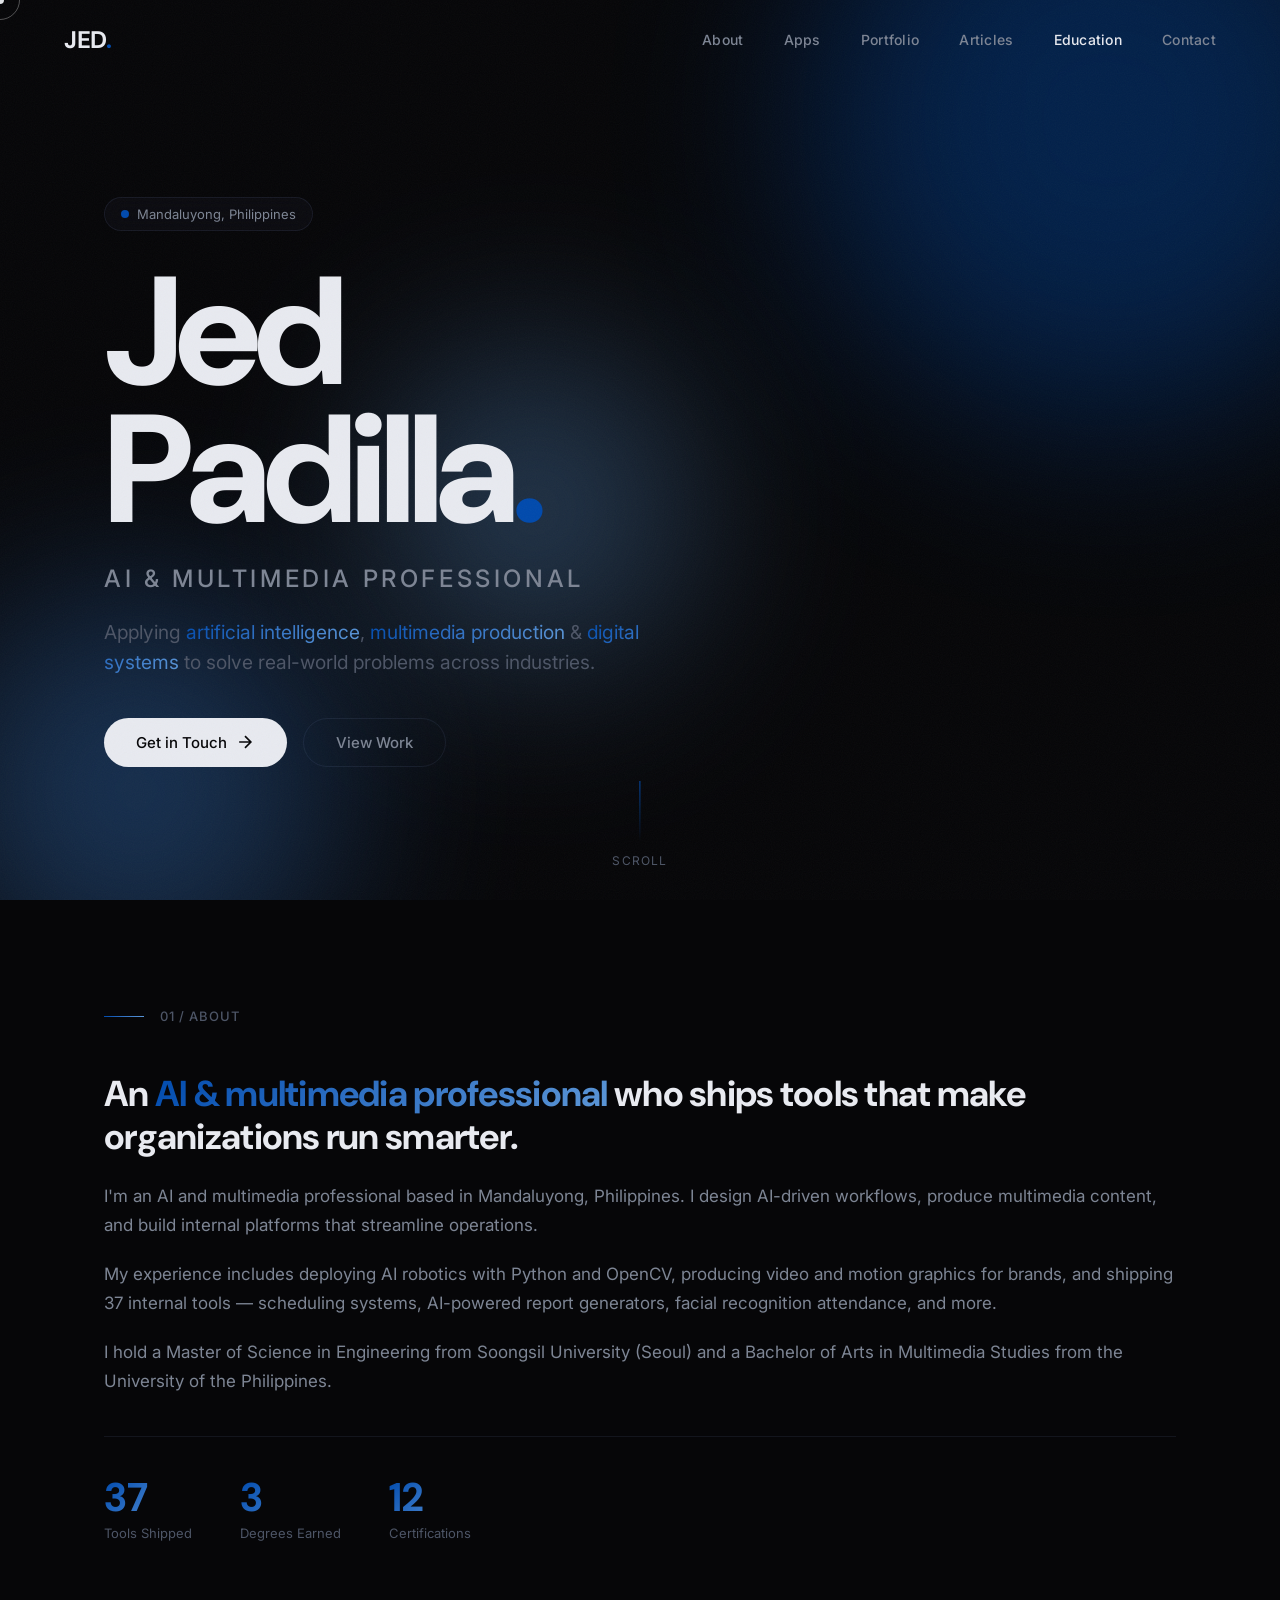
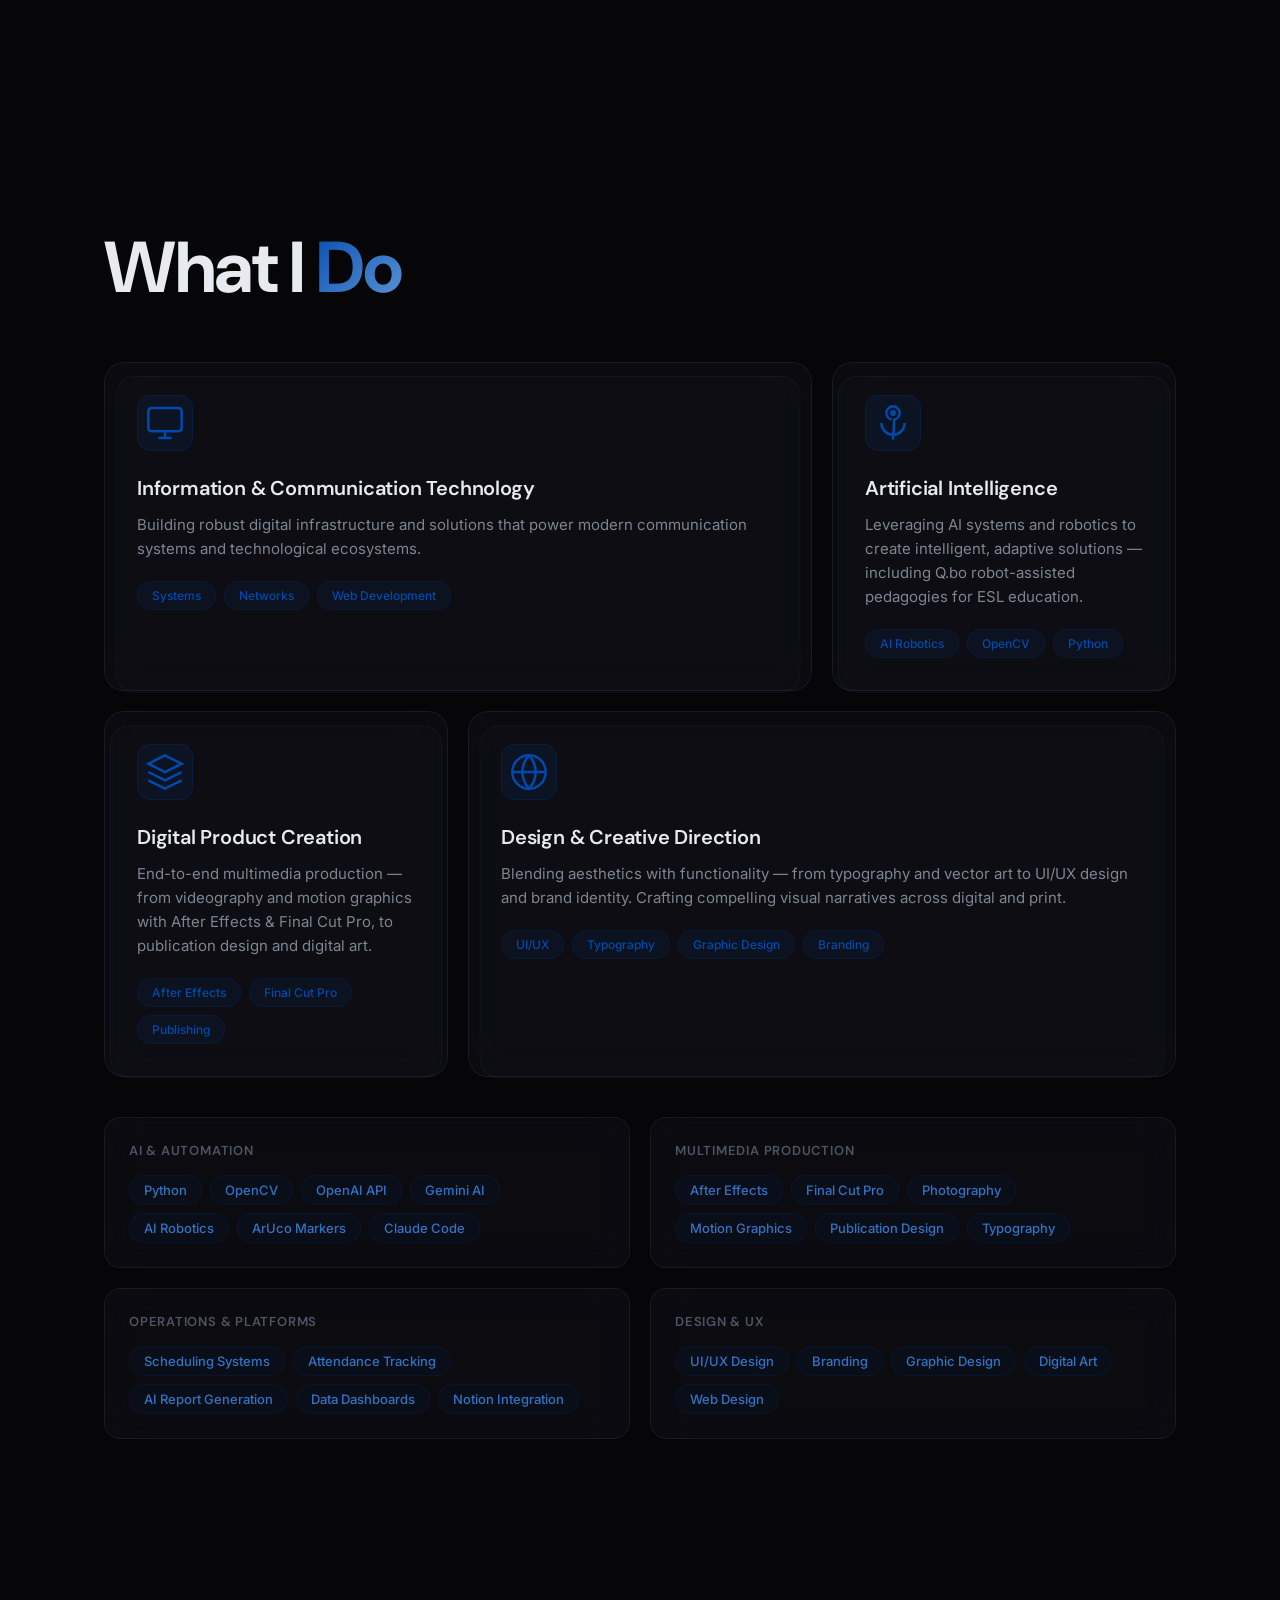
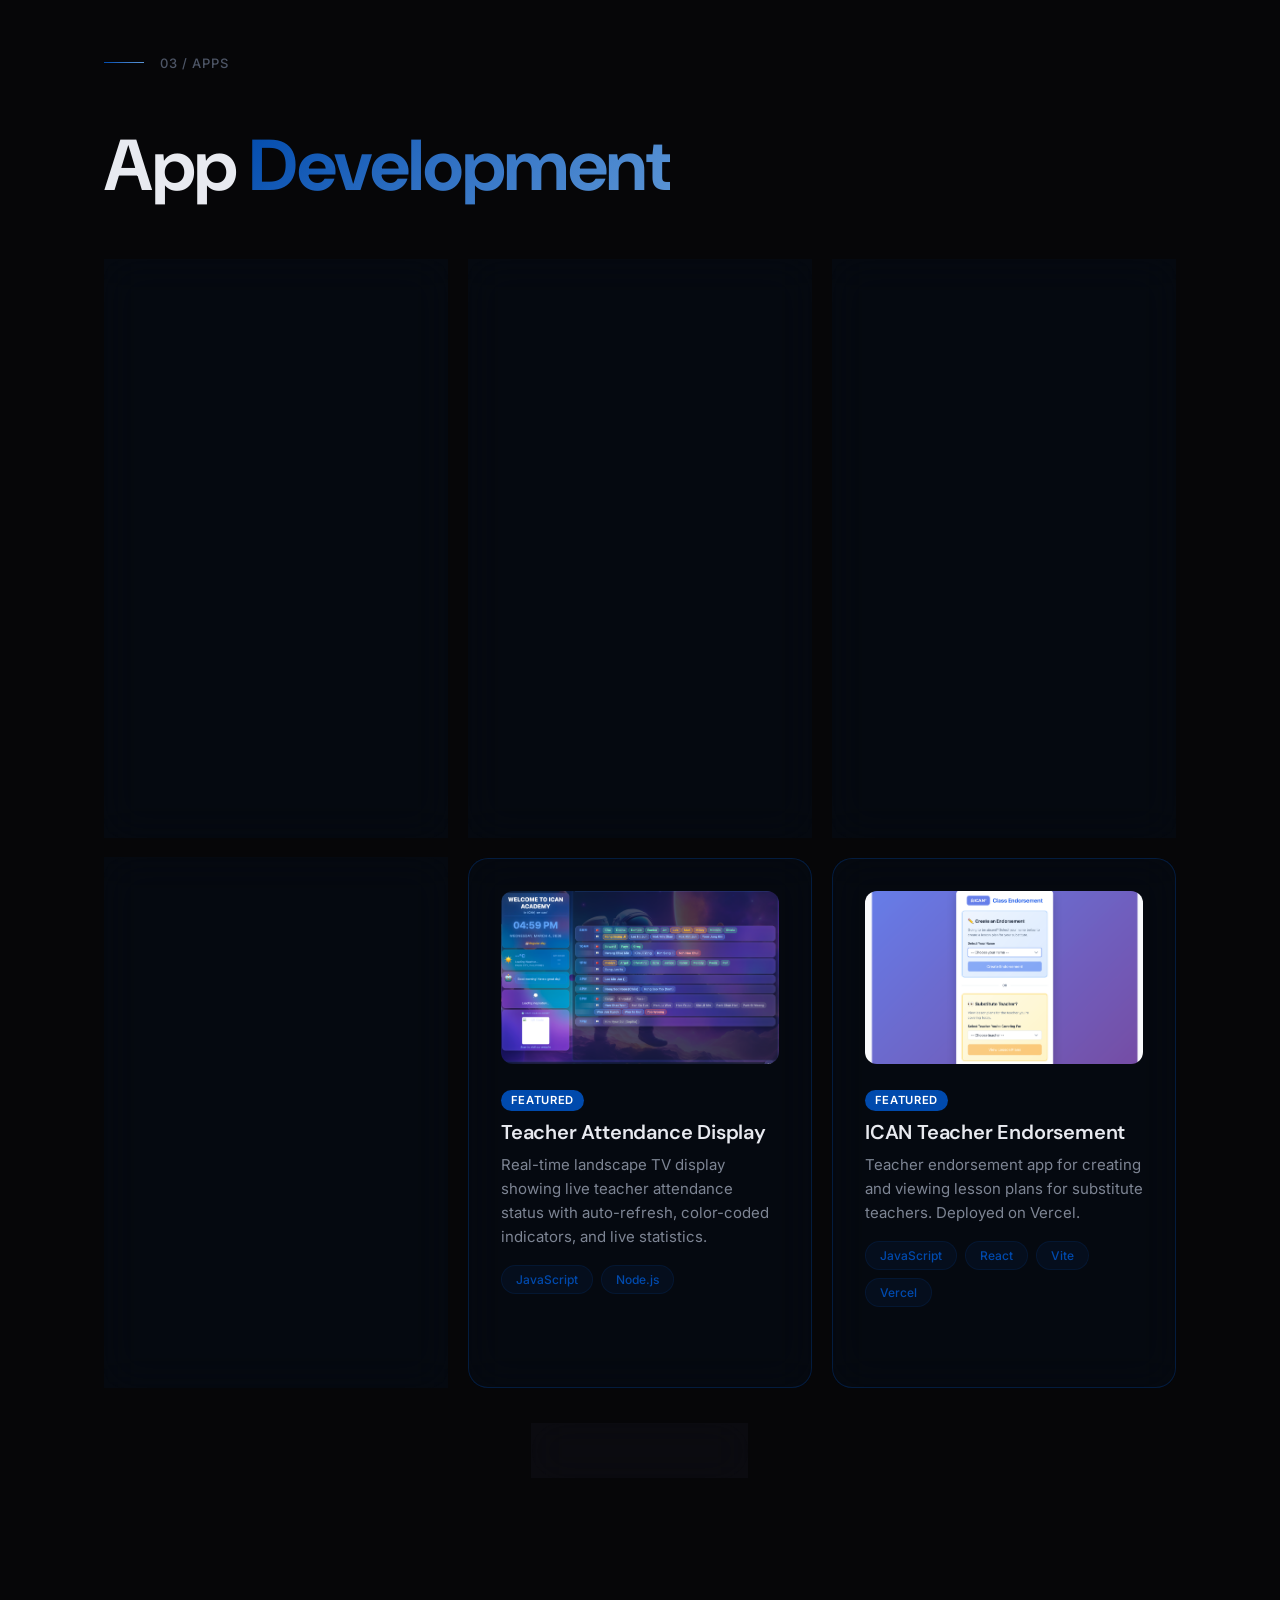
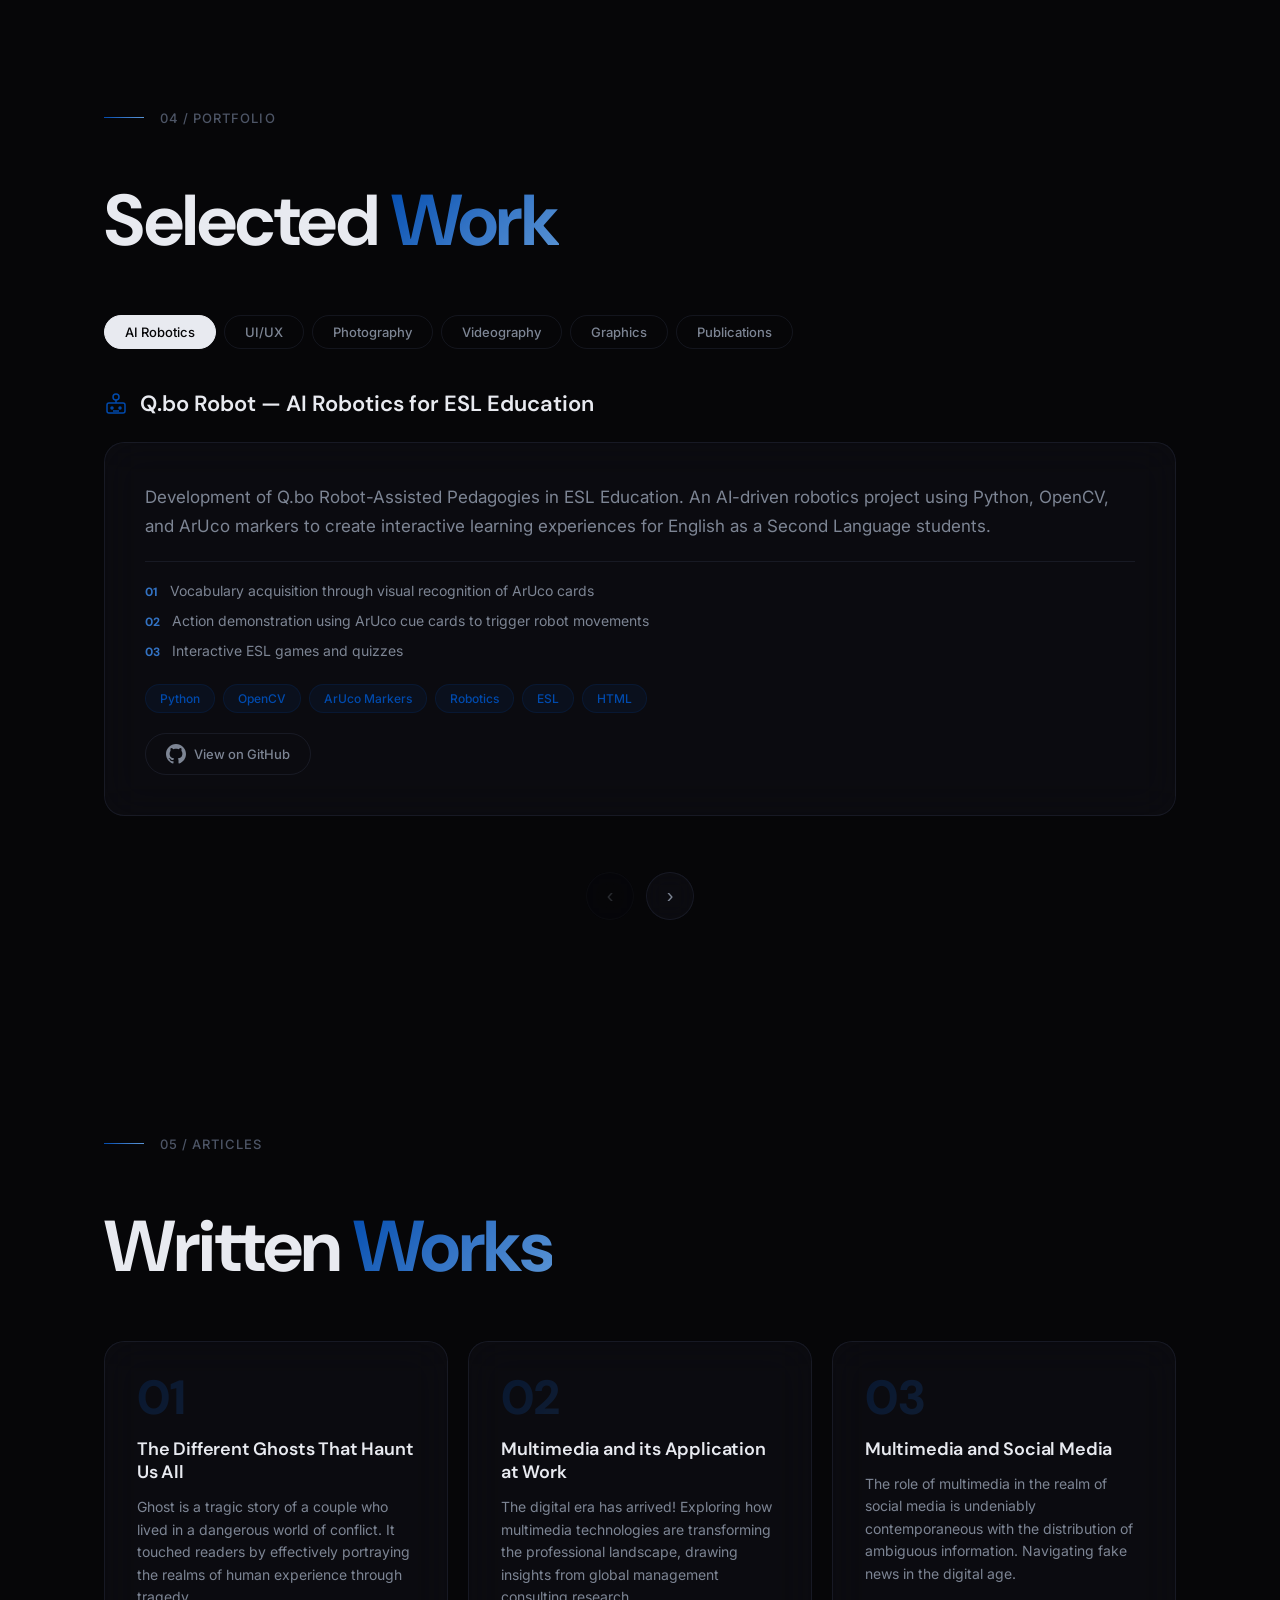
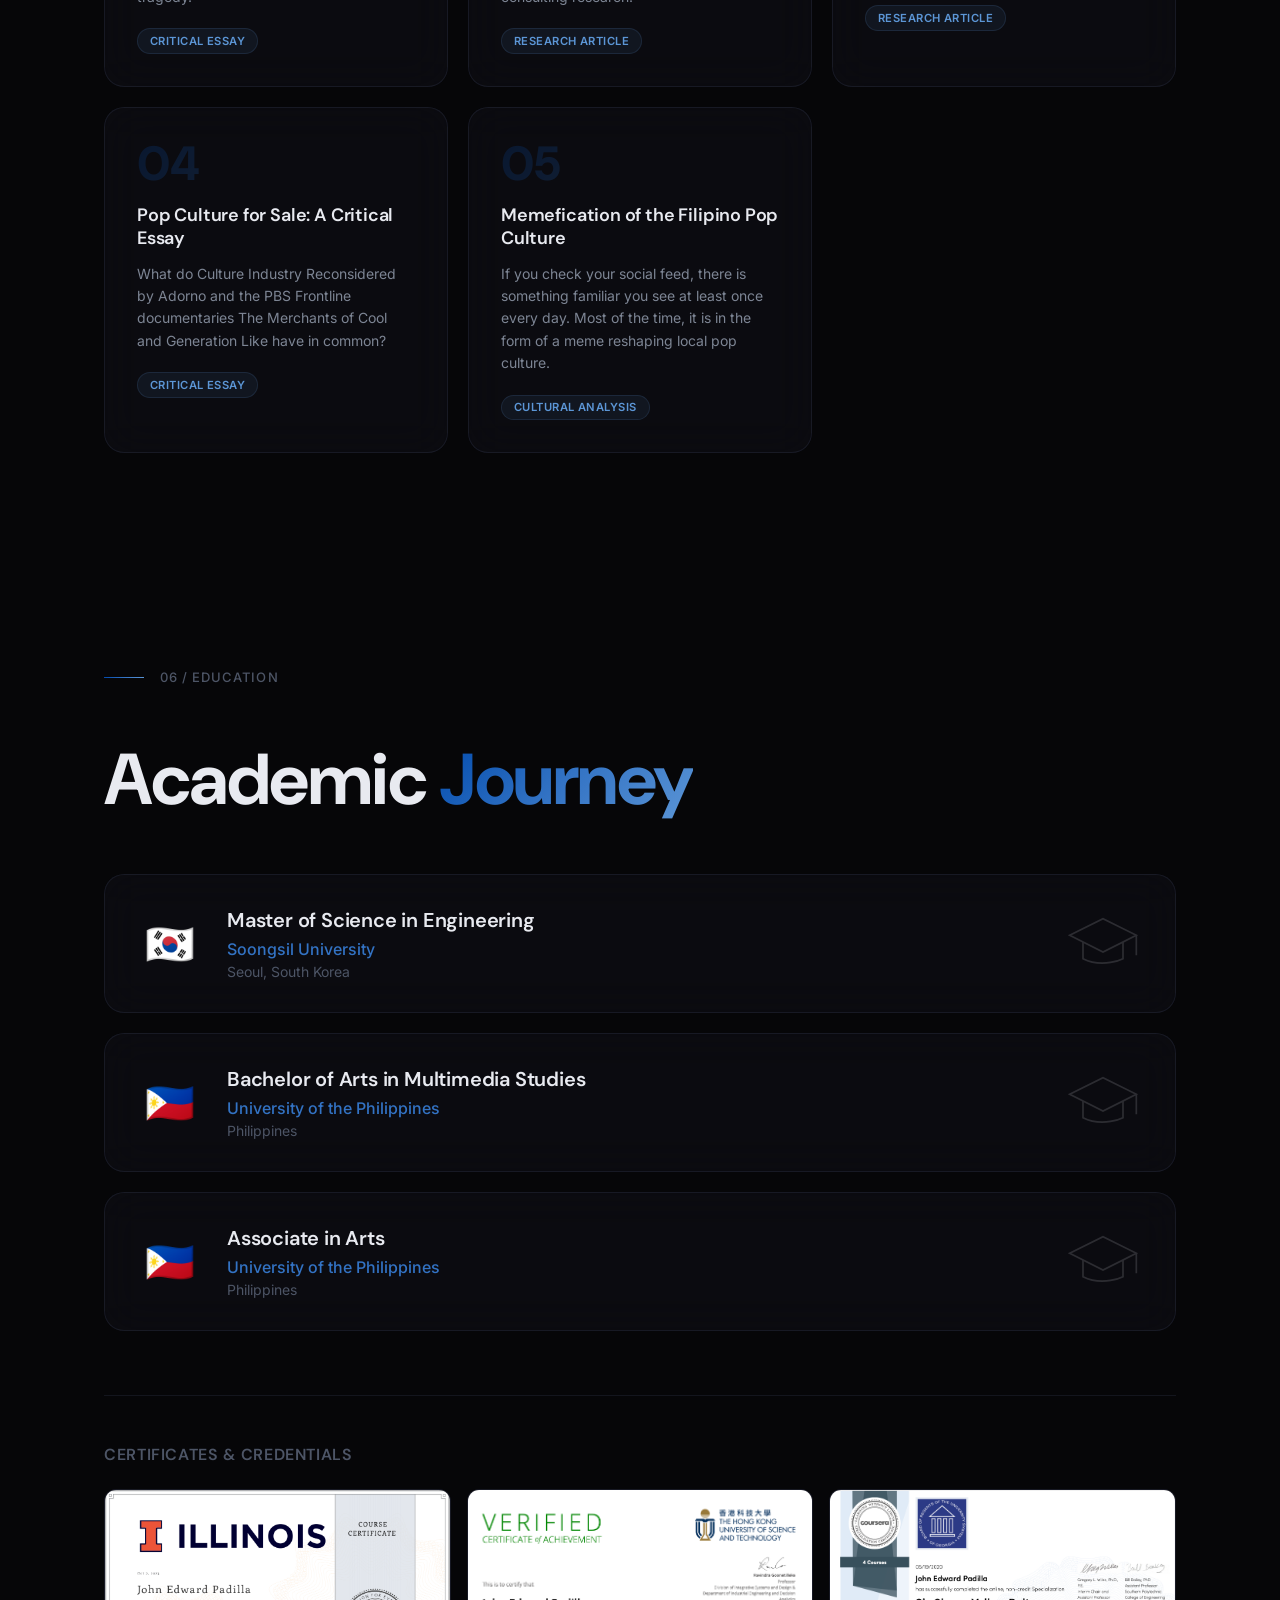
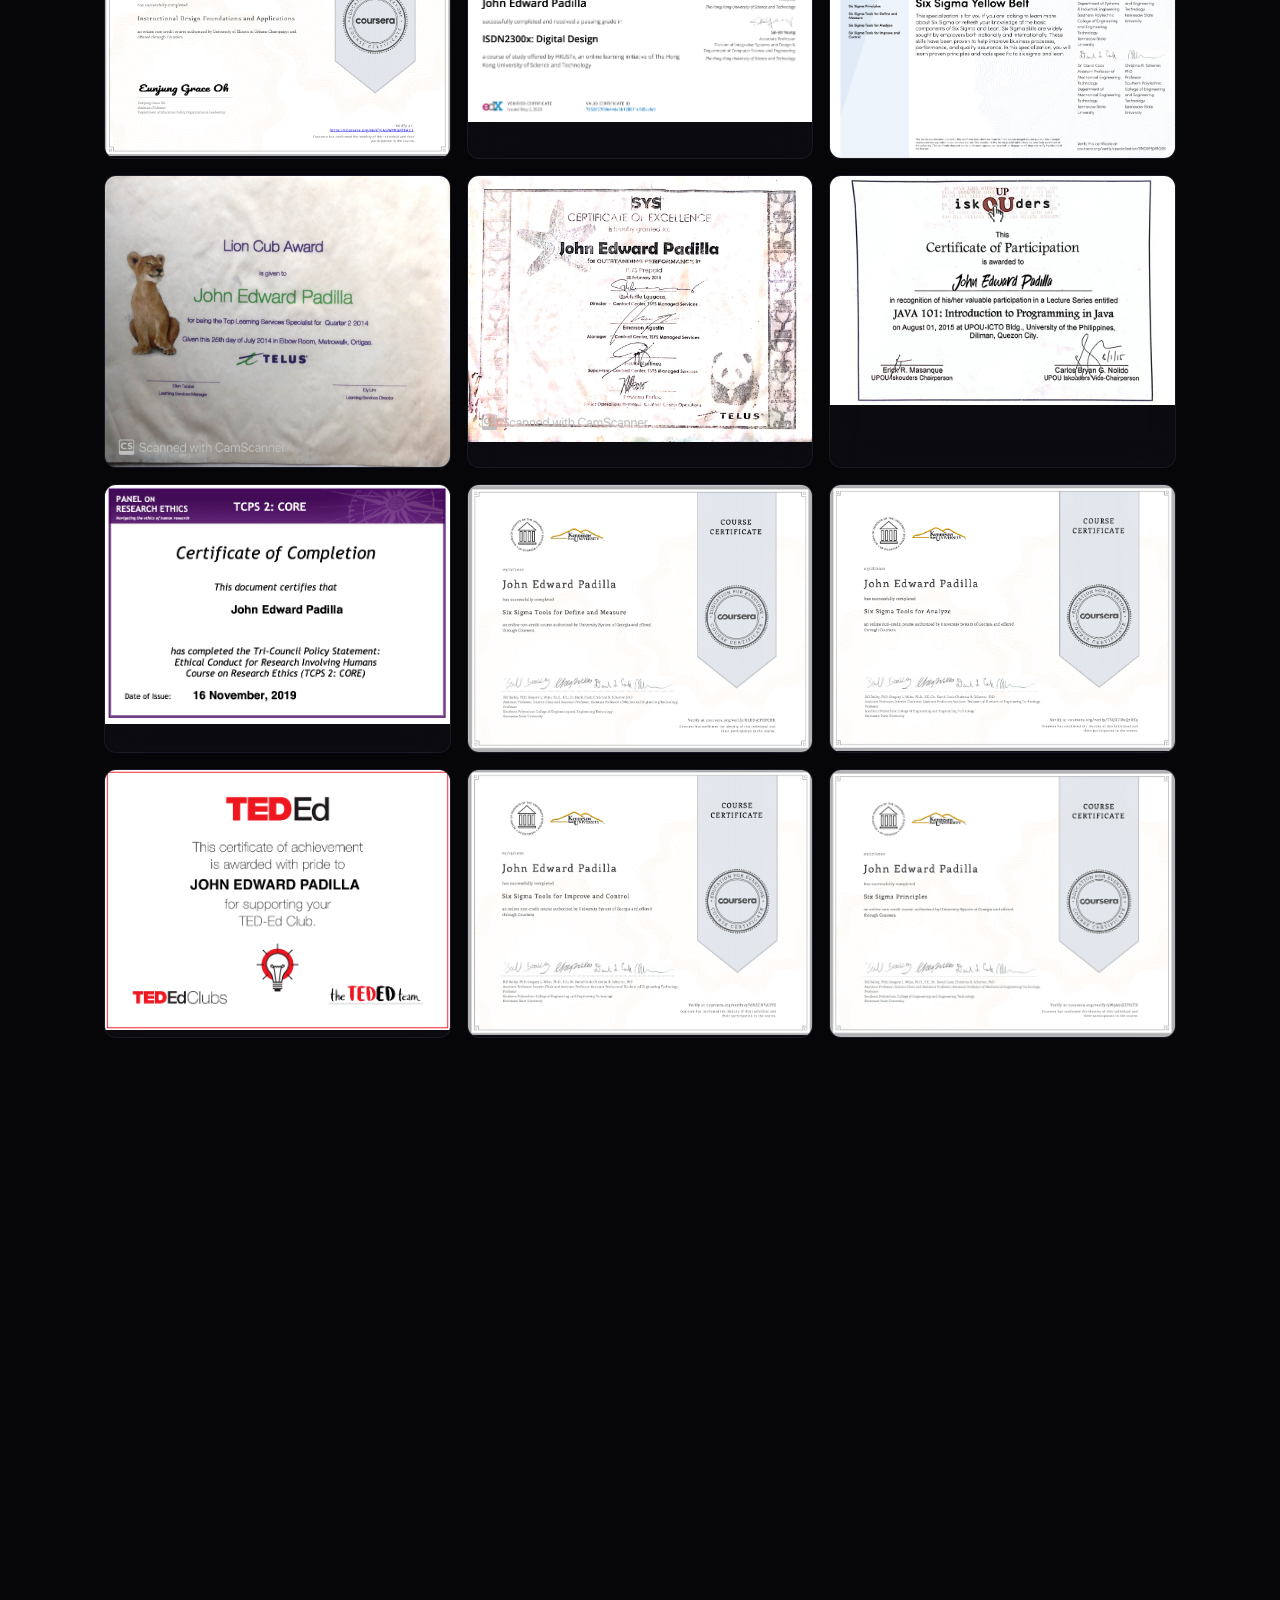
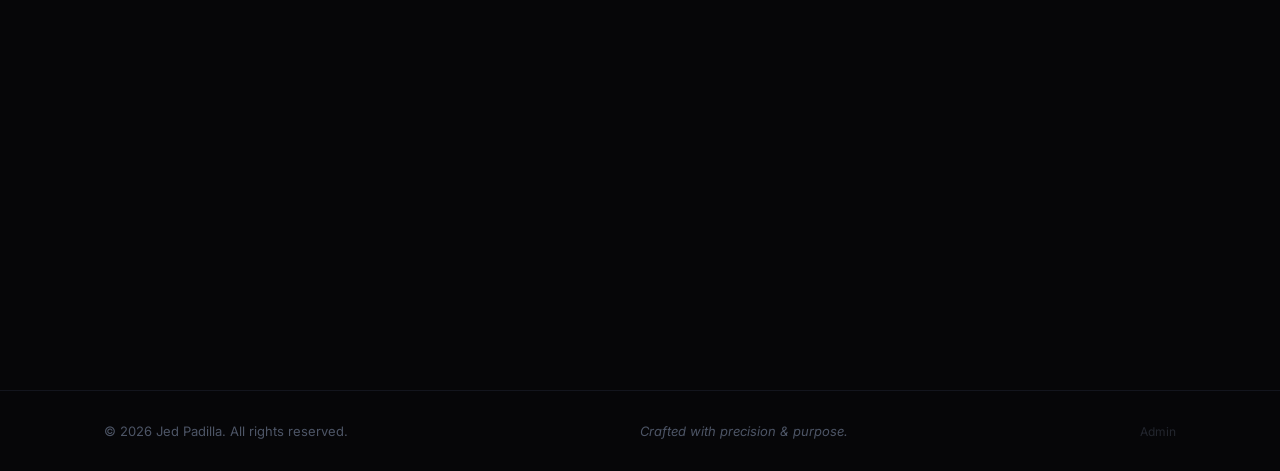
==== commit 8a931f8d: "Update location to Mandaluyong Co-Authored-By: Claude Opus 4.6 <noreply@anthropic.com>" ====
--- a/index.html
+++ b/index.html
@@ -4,7 +4,7 @@
   <meta charset="UTF-8">
   <meta name="viewport" content="width=device-width, initial-scale=1.0">
   <title>Jed Padilla — Creative Technologist</title>
-  <meta name="description" content="Jed Padilla is an experienced Creative Technologist from Quezon City, Philippines. ICT, AI, digital product creation, and design solutions.">
+  <meta name="description" content="Jed Padilla is an experienced Creative Technologist from Mandaluyong, Philippines. ICT, AI, digital product creation, and design solutions.">
   <meta name="author" content="Jed Padilla">
   <link rel="preconnect" href="https://fonts.googleapis.com">
   <link rel="preconnect" href="https://fonts.gstatic.com" crossorigin>
@@ -67,7 +67,7 @@
     <div class="hero-content">
       <div class="hero-badge reveal">
         <span class="badge-dot"></span>
-        Quezon City, Philippines
+        Mandaluyong, Philippines
       </div>
       <h1 class="hero-name reveal">
         <span class="line"><span class="word">Jed</span></span>
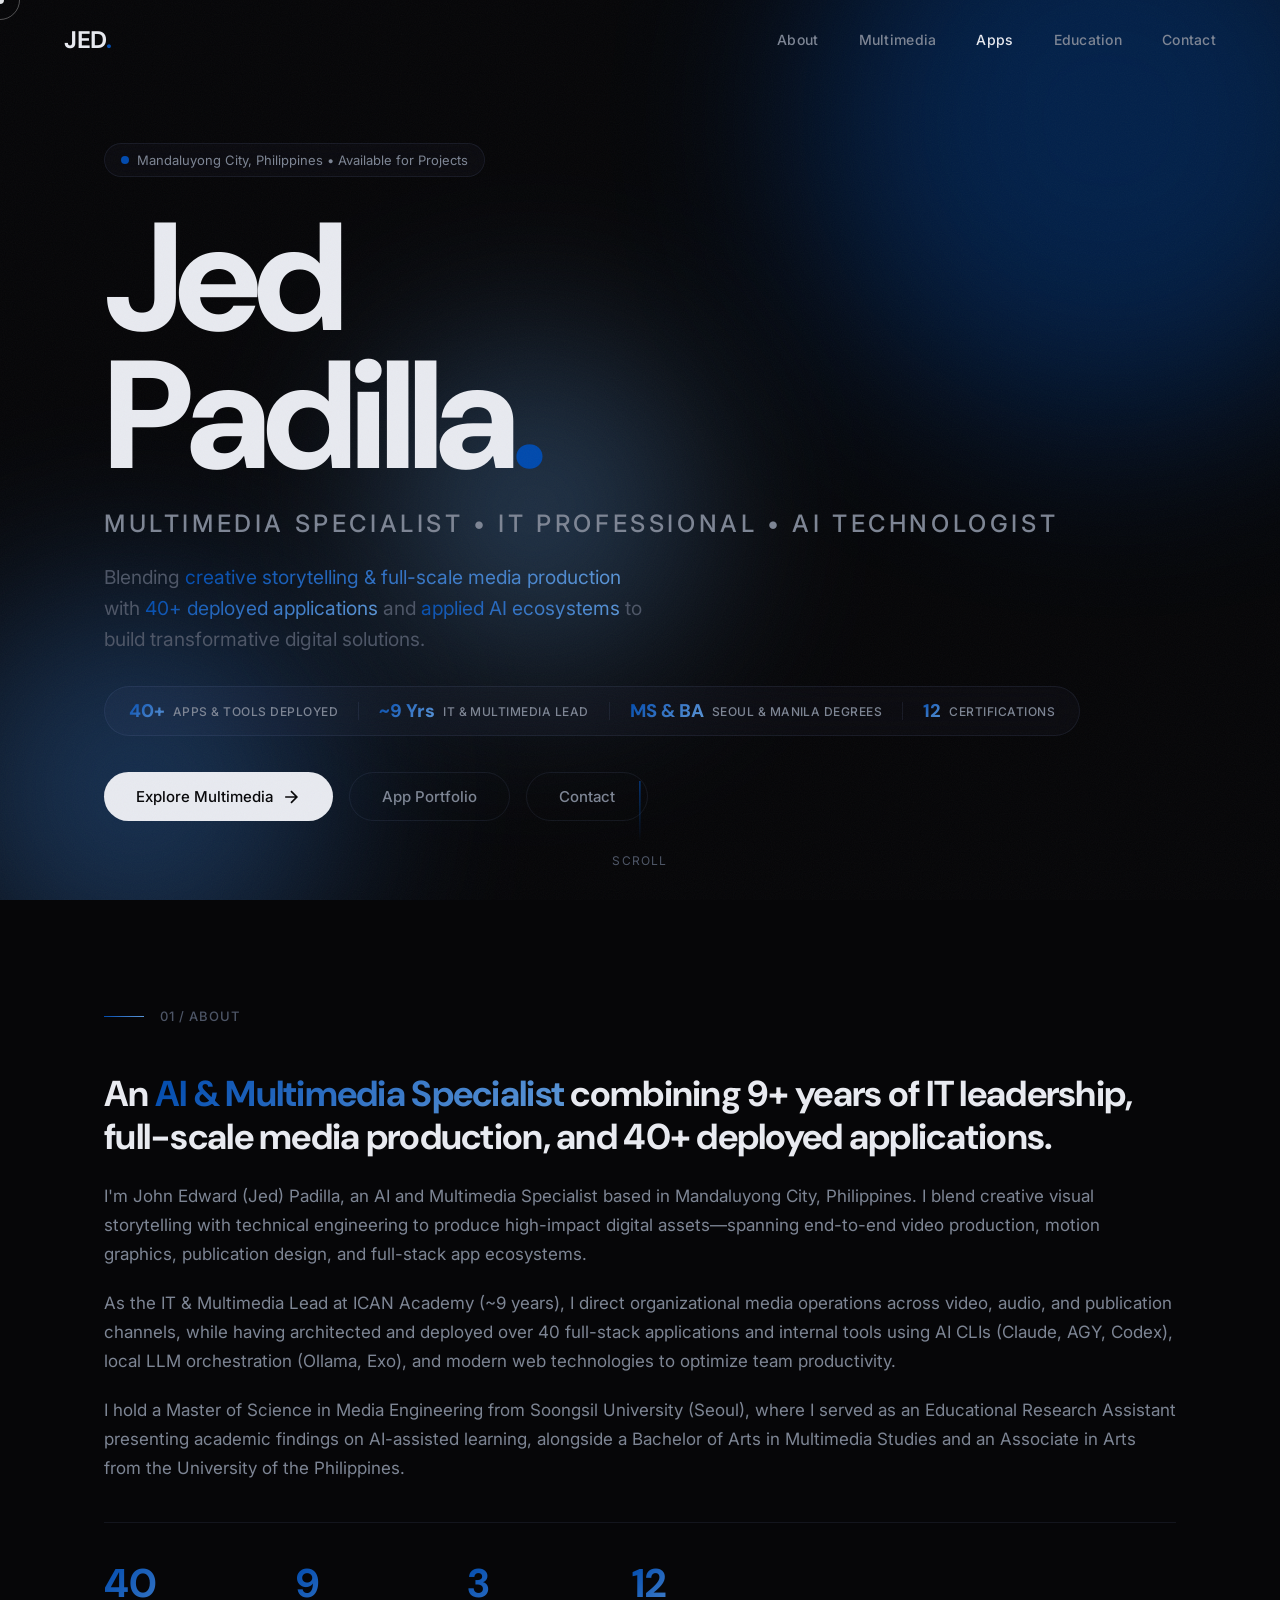
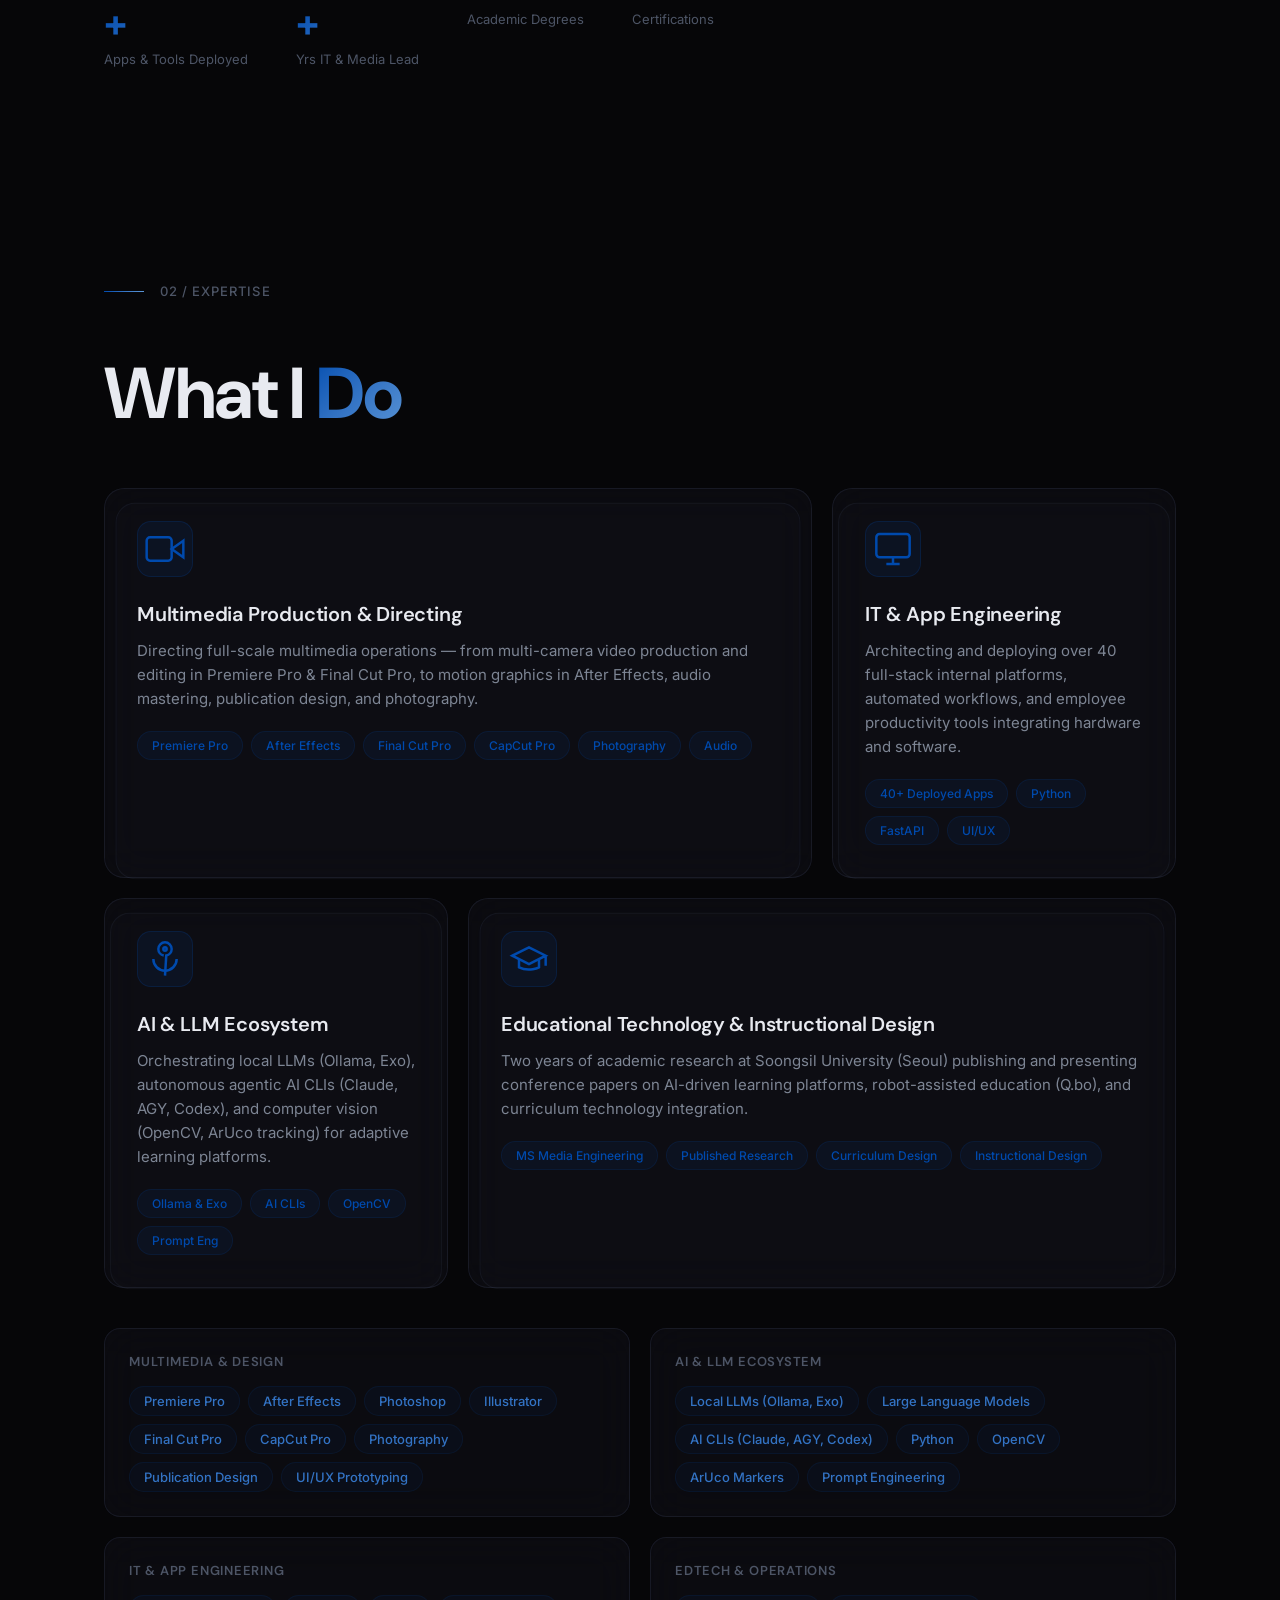
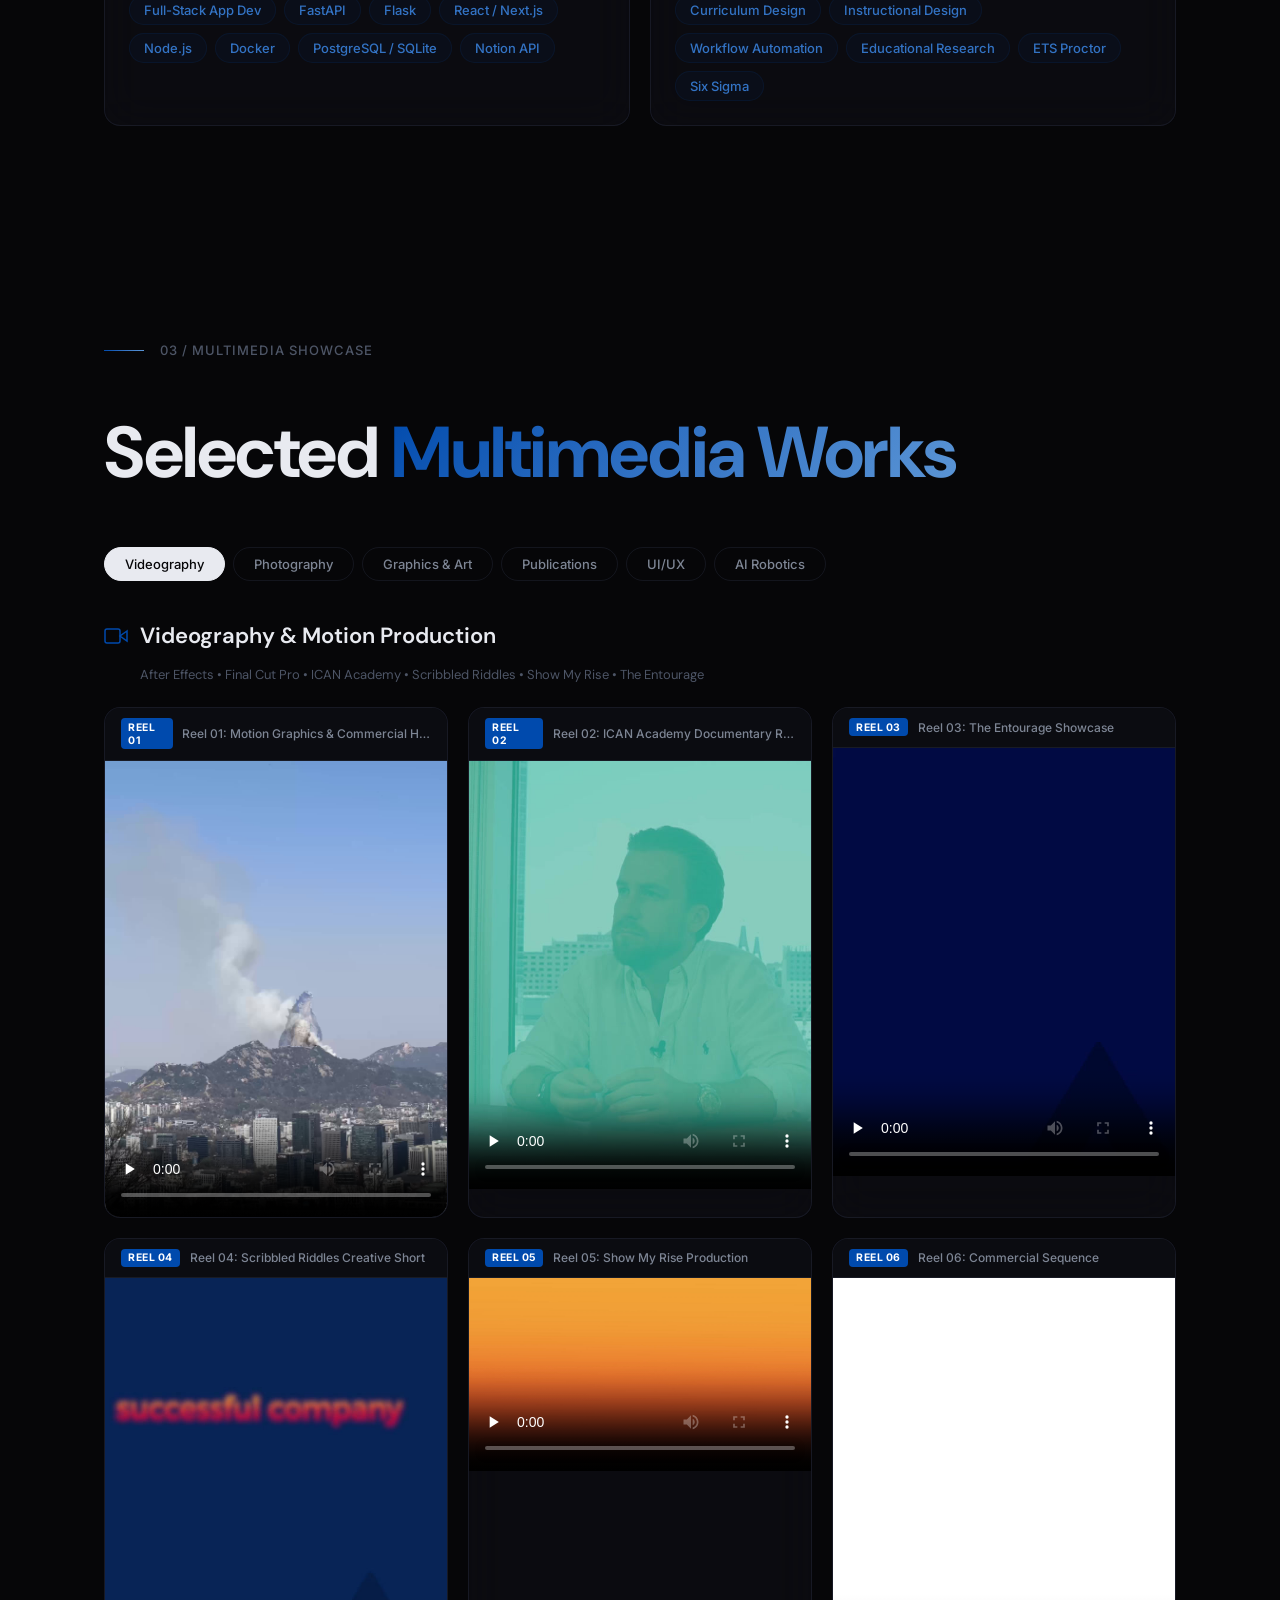
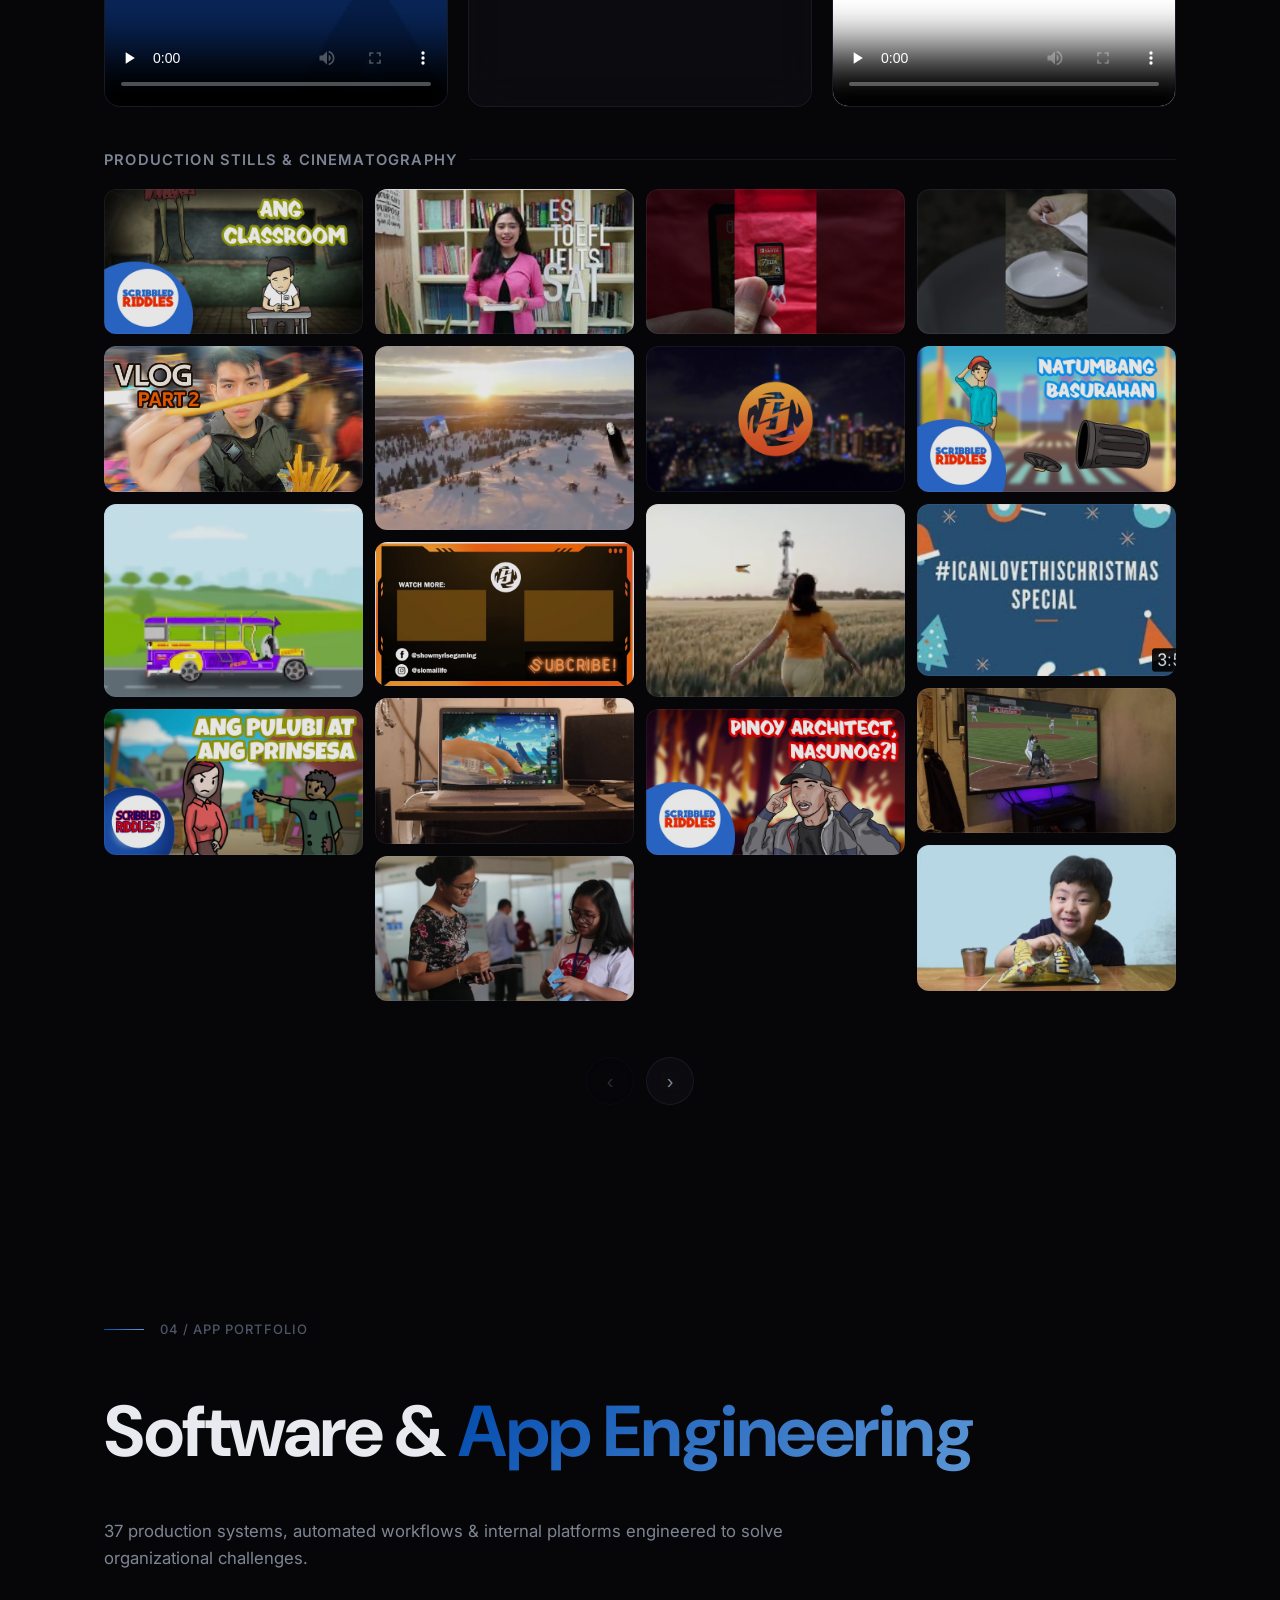
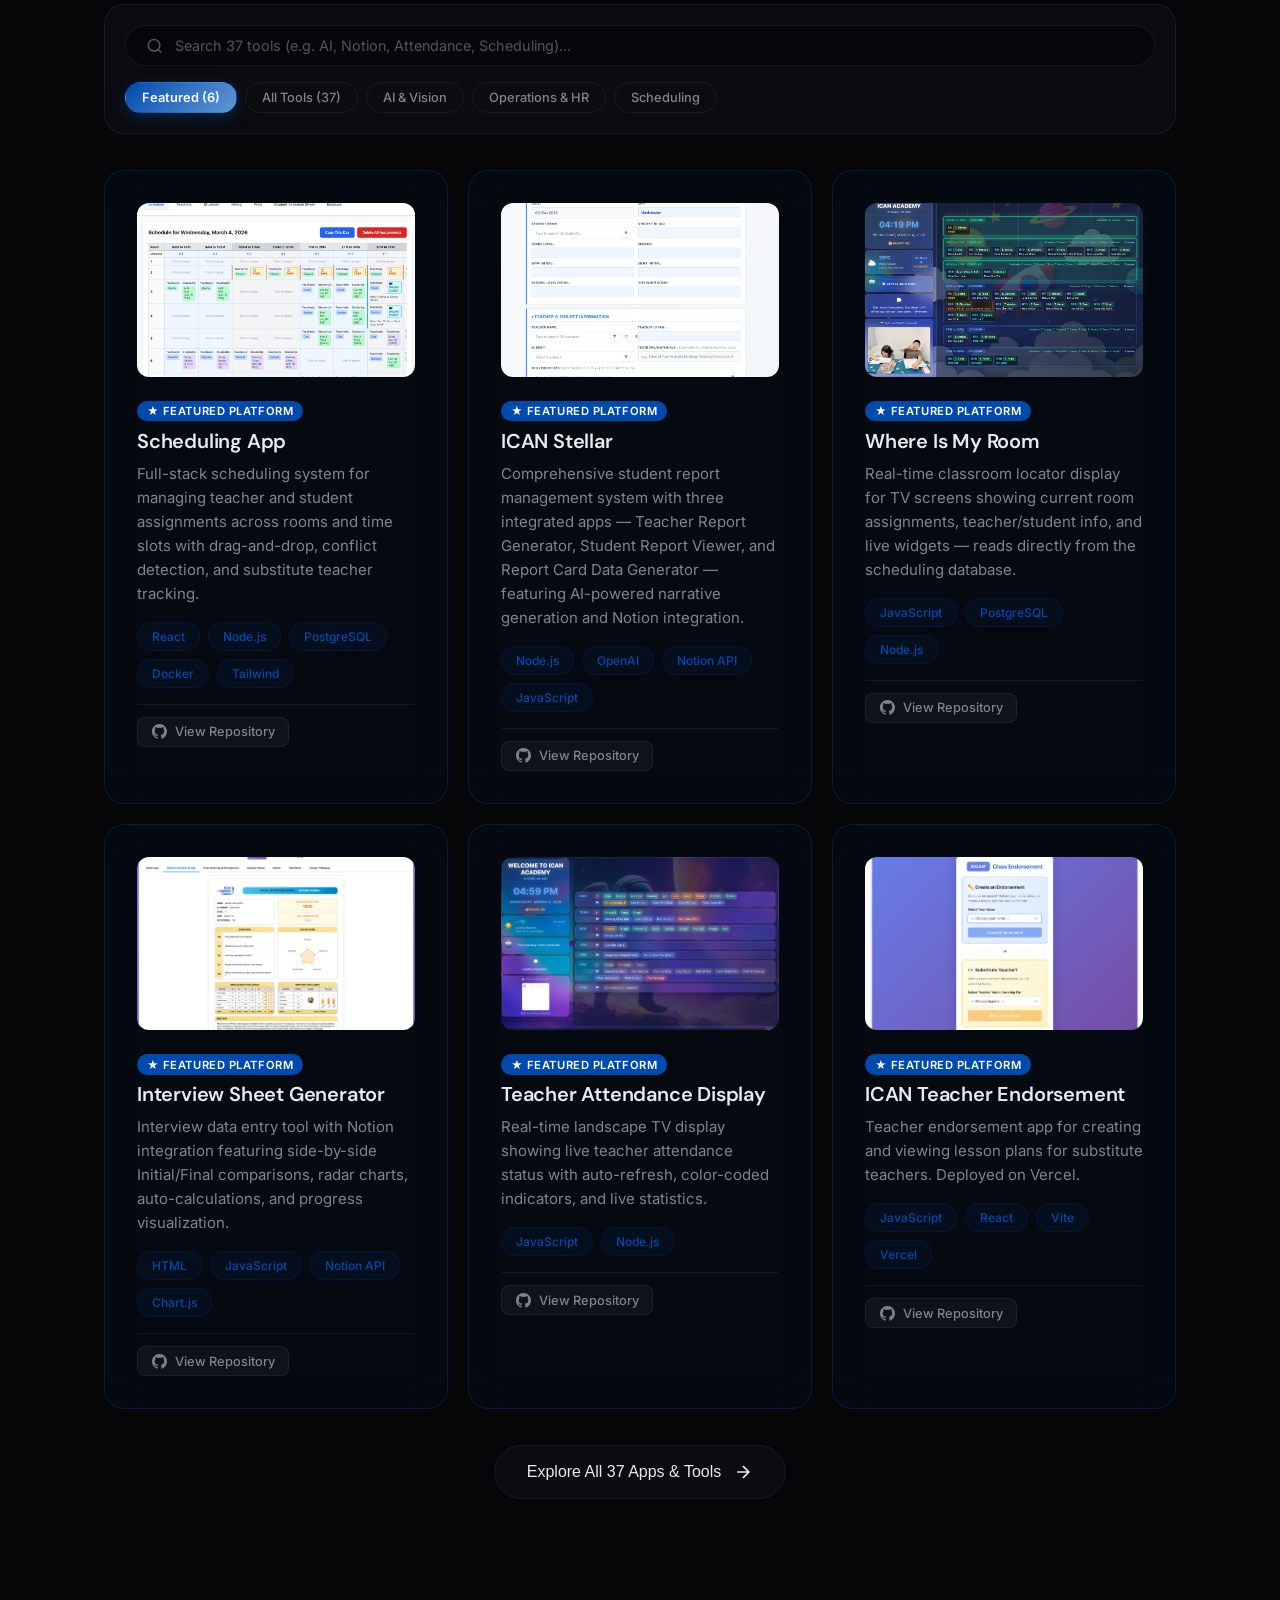
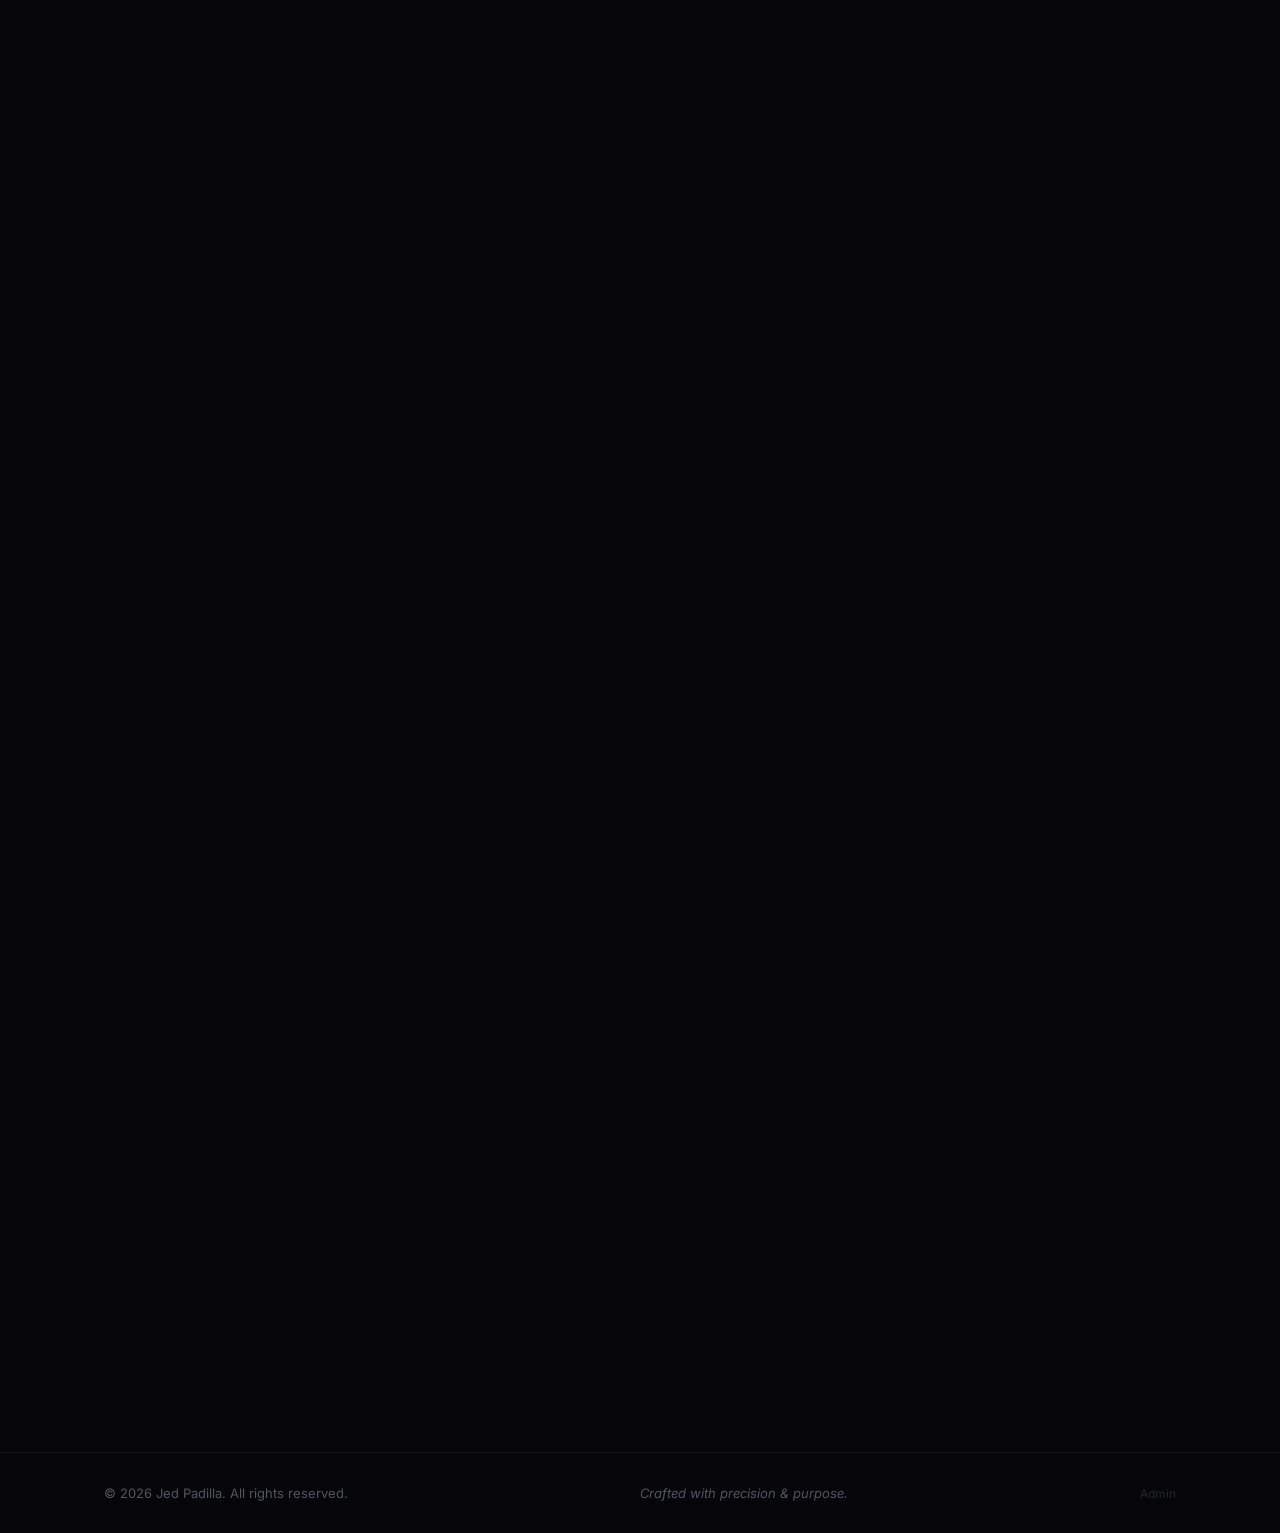
==== commit 2b02b7cc: "Elevate multimedia showcase, match 37 apps to GitHub repositories, incorporate resume details" ====
--- a/index.html
+++ b/index.html
@@ -3,9 +3,9 @@
 <head>
   <meta charset="UTF-8">
   <meta name="viewport" content="width=device-width, initial-scale=1.0">
-  <title>Jed Padilla — Creative Technologist</title>
-  <meta name="description" content="Jed Padilla is an experienced Creative Technologist from Mandaluyong, Philippines. ICT, AI, digital product creation, and design solutions.">
-  <meta name="author" content="Jed Padilla">
+  <title>John Edward (Jed) Padilla — Multimedia Specialist | IT Professional | AI Technologist</title>
+  <meta name="description" content="John Edward Padilla is an AI & Multimedia Specialist and IT Professional from Mandaluyong, Philippines. 9+ years IT leadership, 40+ deployed applications, MS Media Engineering, full-scale video & motion production.">
+  <meta name="author" content="John Edward Padilla">
   <link rel="preconnect" href="https://fonts.googleapis.com">
   <link rel="preconnect" href="https://fonts.gstatic.com" crossorigin>
   <link href="https://fonts.googleapis.com/css2?family=DM+Sans:wght@400;500;600;700;800;900&family=Inter:wght@300;400;500;600;700;800;900&display=swap" rel="stylesheet">
@@ -34,9 +34,8 @@
     <a href="#" class="nav-logo">JED<span class="accent">.</span></a>
     <div class="nav-links">
       <a href="#about" class="nav-link">About</a>
+      <a href="#portfolio" class="nav-link">Multimedia</a>
       <a href="#apps" class="nav-link">Apps</a>
-      <a href="#portfolio" class="nav-link">Portfolio</a>
-      <a href="#articles" class="nav-link">Articles</a>
       <a href="#education" class="nav-link">Education</a>
       <a href="#contact" class="nav-link">Contact</a>
     </div>
@@ -50,9 +49,8 @@
   <!-- Mobile Menu -->
   <div class="mobile-menu" id="mobileMenu">
     <a href="#about" class="mobile-link">About</a>
+    <a href="#portfolio" class="mobile-link">Multimedia</a>
     <a href="#apps" class="mobile-link">Apps</a>
-    <a href="#portfolio" class="mobile-link">Portfolio</a>
-    <a href="#articles" class="mobile-link">Articles</a>
     <a href="#education" class="mobile-link">Education</a>
     <a href="#contact" class="mobile-link">Contact</a>
   </div>
@@ -67,25 +65,46 @@
     <div class="hero-content">
       <div class="hero-badge reveal">
         <span class="badge-dot"></span>
-        Mandaluyong, Philippines
+        Mandaluyong City, Philippines &bull; Available for Projects
       </div>
       <h1 class="hero-name reveal">
         <span class="line"><span class="word">Jed</span></span>
         <span class="line"><span class="word">Padilla<span class="accent">.</span></span></span>
       </h1>
-      <p class="hero-title reveal">AI & Multimedia Professional</p>
+      <p class="hero-title reveal">Multimedia Specialist &bull; IT Professional &bull; AI Technologist</p>
       <p class="hero-subtitle reveal">
-        Applying <span class="text-gradient">artificial intelligence</span>,
-        <span class="text-gradient">multimedia production</span> &amp;
-        <span class="text-gradient">digital systems</span> to solve
-        real-world problems across industries.
+        Blending <span class="text-gradient">creative storytelling &amp; full-scale media production</span> with
+        <span class="text-gradient">40+ deployed applications</span> and
+        <span class="text-gradient">applied AI ecosystems</span> to build transformative digital solutions.
       </p>
+      <div class="hero-metrics-strip reveal">
+        <div class="hero-metric-item">
+          <span class="metric-num">40+</span>
+          <span class="metric-lbl">Apps &amp; Tools Deployed</span>
+        </div>
+        <div class="hero-metric-divider"></div>
+        <div class="hero-metric-item">
+          <span class="metric-num">~9 Yrs</span>
+          <span class="metric-lbl">IT &amp; Multimedia Lead</span>
+        </div>
+        <div class="hero-metric-divider"></div>
+        <div class="hero-metric-item">
+          <span class="metric-num">MS &amp; BA</span>
+          <span class="metric-lbl">Seoul &amp; Manila Degrees</span>
+        </div>
+        <div class="hero-metric-divider"></div>
+        <div class="hero-metric-item">
+          <span class="metric-num">12</span>
+          <span class="metric-lbl">Certifications</span>
+        </div>
+      </div>
       <div class="hero-cta reveal">
-        <a href="#contact" class="btn btn-primary">
-          <span>Get in Touch</span>
+        <a href="#portfolio" class="btn btn-primary">
+          <span>Explore Multimedia</span>
           <svg width="20" height="20" viewBox="0 0 24 24" fill="none" stroke="currentColor" stroke-width="2"><path d="M5 12h14M12 5l7 7-7 7"/></svg>
         </a>
-        <a href="#portfolio" class="btn btn-ghost">View Work</a>
+        <a href="#apps" class="btn btn-ghost">App Portfolio</a>
+        <a href="#contact" class="btn btn-ghost">Contact</a>
       </div>
     </div>
     <div class="scroll-indicator">
@@ -110,128 +129,143 @@
       <div class="bento-grid">
         <div class="bento-card bento-large glass reveal" data-tilt>
           <div class="card-icon">
+            <svg width="40" height="40" viewBox="0 0 24 24" fill="none" stroke="currentColor" stroke-width="1.5"><polygon points="23 7 16 12 23 17 23 7"/><rect x="1" y="5" width="15" height="14" rx="2" ry="2"/></svg>
+          </div>
+          <h3>Multimedia Production &amp; Directing</h3>
+          <p>Directing full-scale multimedia operations — from multi-camera video production and editing in Premiere Pro &amp; Final Cut Pro, to motion graphics in After Effects, audio mastering, publication design, and photography.</p>
+          <div class="card-tags"><span class="tag">Premiere Pro</span><span class="tag">After Effects</span><span class="tag">Final Cut Pro</span><span class="tag">CapCut Pro</span><span class="tag">Photography</span><span class="tag">Audio</span></div>
+        </div>
+        <div class="bento-card glass reveal" data-tilt>
+          <div class="card-icon">
             <svg width="40" height="40" viewBox="0 0 24 24" fill="none" stroke="currentColor" stroke-width="1.5"><rect x="2" y="3" width="20" height="14" rx="2"/><path d="M8 21h8M12 17v4"/></svg>
           </div>
-          <h3>Information &amp; Communication Technology</h3>
-          <p>Building robust digital infrastructure and solutions that power modern communication systems and technological ecosystems.</p>
-          <div class="card-tags"><span class="tag">Systems</span><span class="tag">Networks</span><span class="tag">Web Development</span></div>
+          <h3>IT &amp; App Engineering</h3>
+          <p>Architecting and deploying over 40 full-stack internal platforms, automated workflows, and employee productivity tools integrating hardware and software.</p>
+          <div class="card-tags"><span class="tag">40+ Deployed Apps</span><span class="tag">Python</span><span class="tag">FastAPI</span><span class="tag">UI/UX</span></div>
         </div>
         <div class="bento-card glass reveal" data-tilt>
           <div class="card-icon">
             <svg width="40" height="40" viewBox="0 0 24 24" fill="none" stroke="currentColor" stroke-width="1.5"><path d="M12 2a4 4 0 0 1 4 4c0 1.95-1.4 3.58-3.25 3.93L12 22"/><path d="M12 2a4 4 0 0 0-4 4c0 1.95 1.4 3.58 3.25 3.93"/><circle cx="12" cy="6" r="1"/><path d="M5 12c0 3.87 3.13 7 7 7s7-3.13 7-7"/></svg>
           </div>
-          <h3>Artificial Intelligence</h3>
-          <p>Leveraging AI systems and robotics to create intelligent, adaptive solutions — including Q.bo robot-assisted pedagogies for ESL education.</p>
-          <div class="card-tags"><span class="tag">AI Robotics</span><span class="tag">OpenCV</span><span class="tag">Python</span></div>
-        </div>
-        <div class="bento-card glass reveal" data-tilt>
-          <div class="card-icon">
-            <svg width="40" height="40" viewBox="0 0 24 24" fill="none" stroke="currentColor" stroke-width="1.5"><path d="M12 2L2 7l10 5 10-5-10-5z"/><path d="M2 17l10 5 10-5"/><path d="M2 12l10 5 10-5"/></svg>
-          </div>
-          <h3>Digital Product Creation</h3>
-          <p>End-to-end multimedia production — from videography and motion graphics with After Effects &amp; Final Cut Pro, to publication design and digital art.</p>
-          <div class="card-tags"><span class="tag">After Effects</span><span class="tag">Final Cut Pro</span><span class="tag">Publishing</span></div>
+          <h3>AI &amp; LLM Ecosystem</h3>
+          <p>Orchestrating local LLMs (Ollama, Exo), autonomous agentic AI CLIs (Claude, AGY, Codex), and computer vision (OpenCV, ArUco tracking) for adaptive learning platforms.</p>
+          <div class="card-tags"><span class="tag">Ollama &amp; Exo</span><span class="tag">AI CLIs</span><span class="tag">OpenCV</span><span class="tag">Prompt Eng</span></div>
         </div>
         <div class="bento-card bento-large glass reveal" data-tilt>
           <div class="card-icon">
-            <svg width="40" height="40" viewBox="0 0 24 24" fill="none" stroke="currentColor" stroke-width="1.5"><circle cx="12" cy="12" r="10"/><path d="M2 12h20"/><path d="M12 2a15.3 15.3 0 0 1 4 10 15.3 15.3 0 0 1-4 10 15.3 15.3 0 0 1-4-10 15.3 15.3 0 0 1 4-10z"/></svg>
-          </div>
-          <h3>Design &amp; Creative Direction</h3>
-          <p>Blending aesthetics with functionality — from typography and vector art to UI/UX design and brand identity. Crafting compelling visual narratives across digital and print.</p>
-          <div class="card-tags"><span class="tag">UI/UX</span><span class="tag">Typography</span><span class="tag">Graphic Design</span><span class="tag">Branding</span></div>
+            <svg width="40" height="40" viewBox="0 0 24 24" fill="none" stroke="currentColor" stroke-width="1.5"><path d="M22 10v6M2 10l10-5 10 5-10 5z"/><path d="M6 12v5c6 3 12 0 12 0v-5"/></svg>
+          </div>
+          <h3>Educational Technology &amp; Instructional Design</h3>
+          <p>Two years of academic research at Soongsil University (Seoul) publishing and presenting conference papers on AI-driven learning platforms, robot-assisted education (Q.bo), and curriculum technology integration.</p>
+          <div class="card-tags"><span class="tag">MS Media Engineering</span><span class="tag">Published Research</span><span class="tag">Curriculum Design</span><span class="tag">Instructional Design</span></div>
         </div>
       </div>
       <div class="tech-stack">
         <div class="tech-category glass reveal">
-          <h4 class="tech-category-title">AI & Automation</h4>
+          <h4 class="tech-category-title">Multimedia & Design</h4>
           <div class="tech-tags">
+            <span class="tech-tag">Premiere Pro</span>
+            <span class="tech-tag">After Effects</span>
+            <span class="tech-tag">Photoshop</span>
+            <span class="tech-tag">Illustrator</span>
+            <span class="tech-tag">Final Cut Pro</span>
+            <span class="tech-tag">CapCut Pro</span>
+            <span class="tech-tag">Photography</span>
+            <span class="tech-tag">Publication Design</span>
+            <span class="tech-tag">UI/UX Prototyping</span>
+          </div>
+        </div>
+        <div class="tech-category glass reveal">
+          <h4 class="tech-category-title">AI & LLM Ecosystem</h4>
+          <div class="tech-tags">
+            <span class="tech-tag">Local LLMs (Ollama, Exo)</span>
+            <span class="tech-tag">Large Language Models</span>
+            <span class="tech-tag">AI CLIs (Claude, AGY, Codex)</span>
             <span class="tech-tag">Python</span>
             <span class="tech-tag">OpenCV</span>
-            <span class="tech-tag">OpenAI API</span>
-            <span class="tech-tag">Gemini AI</span>
-            <span class="tech-tag">AI Robotics</span>
             <span class="tech-tag">ArUco Markers</span>
-            <span class="tech-tag">Claude Code</span>
+            <span class="tech-tag">Prompt Engineering</span>
           </div>
         </div>
         <div class="tech-category glass reveal">
-          <h4 class="tech-category-title">Multimedia Production</h4>
+          <h4 class="tech-category-title">IT & App Engineering</h4>
           <div class="tech-tags">
-            <span class="tech-tag">After Effects</span>
-            <span class="tech-tag">Final Cut Pro</span>
-            <span class="tech-tag">Photography</span>
-            <span class="tech-tag">Motion Graphics</span>
-            <span class="tech-tag">Publication Design</span>
-            <span class="tech-tag">Typography</span>
+            <span class="tech-tag">Full-Stack App Dev</span>
+            <span class="tech-tag">FastAPI</span>
+            <span class="tech-tag">Flask</span>
+            <span class="tech-tag">React / Next.js</span>
+            <span class="tech-tag">Node.js</span>
+            <span class="tech-tag">Docker</span>
+            <span class="tech-tag">PostgreSQL / SQLite</span>
+            <span class="tech-tag">Notion API</span>
           </div>
         </div>
         <div class="tech-category glass reveal">
-          <h4 class="tech-category-title">Operations & Platforms</h4>
+          <h4 class="tech-category-title">EdTech & Operations</h4>
           <div class="tech-tags">
-            <span class="tech-tag">Scheduling Systems</span>
-            <span class="tech-tag">Attendance Tracking</span>
-            <span class="tech-tag">AI Report Generation</span>
-            <span class="tech-tag">Data Dashboards</span>
-            <span class="tech-tag">Notion Integration</span>
-          </div>
-        </div>
-        <div class="tech-category glass reveal">
-          <h4 class="tech-category-title">Design & UX</h4>
-          <div class="tech-tags">
-            <span class="tech-tag">UI/UX Design</span>
-            <span class="tech-tag">Branding</span>
-            <span class="tech-tag">Graphic Design</span>
-            <span class="tech-tag">Digital Art</span>
-            <span class="tech-tag">Web Design</span>
-          </div>
-        </div>
-      </div>
+            <span class="tech-tag">Curriculum Design</span>
+            <span class="tech-tag">Instructional Design</span>
+            <span class="tech-tag">Workflow Automation</span>
+            <span class="tech-tag">Educational Research</span>
+            <span class="tech-tag">ETS Proctor</span>
+            <span class="tech-tag">Six Sigma</span>
+          </div>
+        </div>
+      </div>
+    </div>
+  </section>
+
+  <!-- Multimedia Section — dynamically rendered -->
+  <section class="section portfolio" id="portfolio">
+    <div class="container">
+      <div class="section-label reveal"><span class="label-line"></span><span>03 / Multimedia Showcase</span></div>
+      <h2 class="section-heading reveal">Selected <span class="text-gradient">Multimedia Works</span></h2>
+
+      <!-- Portfolio Filter Tabs -->
+      <div class="portfolio-tabs reveal">
+        <button class="tab-btn active" data-filter="videography">Videography</button>
+        <button class="tab-btn" data-filter="photography">Photography</button>
+        <button class="tab-btn" data-filter="graphics">Graphics &amp; Art</button>
+        <button class="tab-btn" data-filter="publications">Publications</button>
+        <button class="tab-btn" data-filter="uiux">UI/UX</button>
+        <button class="tab-btn" data-filter="ai">AI Robotics</button>
+      </div>
+
+      <!-- Dynamic portfolio content injected here -->
+      <div id="portfolioContent"></div>
     </div>
   </section>
 
   <!-- Apps Section — dynamically rendered -->
   <section class="section apps" id="apps">
     <div class="container">
-      <div class="section-label reveal"><span class="label-line"></span><span>03 / Apps</span></div>
-      <h2 class="section-heading reveal">App <span class="text-gradient">Development</span></h2>
+      <div class="section-label reveal"><span class="label-line"></span><span>04 / App Portfolio</span></div>
+      <h2 class="section-heading reveal">Software &amp; <span class="text-gradient">App Engineering</span></h2>
+      <p class="section-subtitle reveal">37 production systems, automated workflows &amp; internal platforms engineered to solve organizational challenges.</p>
+      
+      <!-- Interactive App Filter & Live Search Toolbar -->
+      <div class="apps-toolbar reveal">
+        <div class="apps-search-box">
+          <svg width="18" height="18" viewBox="0 0 24 24" fill="none" stroke="currentColor" stroke-width="2"><circle cx="11" cy="11" r="8"/><path d="m21 21-4.35-4.35"/></svg>
+          <input type="text" id="appSearchInput" placeholder="Search 37 tools (e.g. AI, Notion, Attendance, Scheduling)...">
+        </div>
+        <div class="apps-filter-chips">
+          <button class="app-chip active" data-filter="featured">Featured (6)</button>
+          <button class="app-chip" data-filter="all">All Tools (37)</button>
+          <button class="app-chip" data-filter="ai">AI &amp; Vision</button>
+          <button class="app-chip" data-filter="operations">Operations &amp; HR</button>
+          <button class="app-chip" data-filter="scheduling">Scheduling</button>
+        </div>
+      </div>
+
       <div class="apps-grid" id="appsGrid"></div>
-    </div>
-  </section>
-
-  <!-- Portfolio Section — dynamically rendered -->
-  <section class="section portfolio" id="portfolio">
-    <div class="container">
-      <div class="section-label reveal"><span class="label-line"></span><span>04 / Portfolio</span></div>
-      <h2 class="section-heading reveal">Selected <span class="text-gradient">Work</span></h2>
-
-      <!-- Portfolio Filter Tabs -->
-      <div class="portfolio-tabs reveal">
-        <button class="tab-btn active" data-filter="ai">AI Robotics</button>
-        <button class="tab-btn" data-filter="uiux">UI/UX</button>
-        <button class="tab-btn" data-filter="photography">Photography</button>
-        <button class="tab-btn" data-filter="videography">Videography</button>
-        <button class="tab-btn" data-filter="graphics">Graphics</button>
-        <button class="tab-btn" data-filter="publications">Publications</button>
-      </div>
-
-      <!-- Dynamic portfolio content injected here -->
-      <div id="portfolioContent"></div>
-    </div>
-  </section>
-
-  <!-- Articles Section — dynamically rendered -->
-  <section class="section articles" id="articles">
-    <div class="container">
-      <div class="section-label reveal"><span class="label-line"></span><span>05 / Articles</span></div>
-      <h2 class="section-heading reveal">Written <span class="text-gradient">Works</span></h2>
-      <div class="articles-grid" id="articlesGrid"></div>
     </div>
   </section>
 
   <!-- Education Section — dynamically rendered -->
   <section class="section education" id="education">
     <div class="container">
-      <div class="section-label reveal"><span class="label-line"></span><span>06 / Education</span></div>
+      <div class="section-label reveal"><span class="label-line"></span><span>05 / Education</span></div>
       <h2 class="section-heading reveal">Academic <span class="text-gradient">Journey</span></h2>
       <div class="edu-timeline" id="eduTimeline"></div>
       <div id="certificatesContainer"></div>
@@ -241,7 +275,7 @@
   <!-- Contact Section -->
   <section class="section contact" id="contact">
     <div class="container">
-      <div class="section-label reveal"><span class="label-line"></span><span>07 / Contact</span></div>
+      <div class="section-label reveal"><span class="label-line"></span><span>06 / Contact</span></div>
       <div class="contact-content">
         <h2 class="contact-heading reveal">Let's create<br>something <span class="text-gradient">amazing</span><span class="accent">.</span></h2>
         <p class="contact-sub reveal">For inquiries or collaborations, you can reach me via email.</p>
--- a/style.css
+++ b/style.css
@@ -389,7 +389,53 @@
   color: var(--text-tertiary);
   max-width: 540px;
   line-height: 1.6;
-  margin-bottom: 2.5rem;
+  margin-bottom: 2rem;
+}
+
+/* --- Hero Metrics Strip --- */
+.hero-metrics-strip {
+  display: flex;
+  align-items: center;
+  gap: 1.25rem;
+  background: var(--surface);
+  border: 1px solid var(--border);
+  backdrop-filter: blur(16px);
+  -webkit-backdrop-filter: blur(16px);
+  padding: 0.75rem 1.5rem;
+  border-radius: 100px;
+  margin-bottom: 2.25rem;
+  width: fit-content;
+  flex-wrap: wrap;
+}
+
+.hero-metric-item {
+  display: flex;
+  align-items: center;
+  gap: 0.5rem;
+}
+
+.metric-num {
+  font-family: var(--font-display);
+  font-weight: 800;
+  font-size: 1.15rem;
+  color: var(--text);
+  background: var(--gradient);
+  -webkit-background-clip: text;
+  -webkit-text-fill-color: transparent;
+}
+
+.metric-lbl {
+  font-size: 0.75rem;
+  color: var(--text-secondary);
+  font-weight: 500;
+  text-transform: uppercase;
+  letter-spacing: 0.04em;
+}
+
+.hero-metric-divider {
+  width: 1px;
+  height: 18px;
+  background: var(--border);
 }
 
 .text-gradient {
@@ -1422,14 +1468,71 @@
   border-radius: 16px;
   overflow: hidden;
   position: relative;
+  border: 1px solid var(--border);
+  background: var(--surface);
+  transition: transform 0.3s var(--ease-out), border-color 0.3s, box-shadow 0.3s;
+}
+
+.video-card:hover {
+  transform: translateY(-4px);
+  border-color: var(--accent-2);
+  box-shadow: 0 16px 40px rgba(0, 74, 173, 0.25);
+}
+
+.video-header {
+  display: flex;
+  align-items: center;
+  gap: 0.6rem;
+  padding: 0.65rem 1rem;
+  background: rgba(12, 13, 18, 0.9);
+  border-bottom: 1px solid var(--border);
+  font-size: 0.75rem;
+}
+
+.video-tag {
+  background: var(--accent-1);
+  color: #fff;
+  font-size: 0.65rem;
+  font-weight: 700;
+  padding: 0.15rem 0.45rem;
+  border-radius: 4px;
+  letter-spacing: 0.05em;
+  text-transform: uppercase;
+}
+
+.video-title-label {
+  color: var(--text-secondary);
+  font-weight: 500;
+  white-space: nowrap;
+  overflow: hidden;
+  text-overflow: ellipsis;
 }
 
 .video-card video {
   width: 100%;
   height: auto;
   display: block;
-  border-radius: 16px;
   background: #000;
+}
+
+.gallery-subheading {
+  margin-top: 2.75rem;
+  margin-bottom: 1.25rem;
+  color: var(--text-secondary);
+  font-size: 0.92rem;
+  font-weight: 600;
+  letter-spacing: 0.08em;
+  text-transform: uppercase;
+  display: flex;
+  align-items: center;
+  gap: 0.75rem;
+}
+
+.gallery-subheading::after {
+  content: '';
+  flex-grow: 1;
+  height: 1px;
+  background: var(--border);
 }
 
 /* --- Certificate Gallery --- */
@@ -1456,6 +1559,155 @@
 }
 
 /* --- Apps Section --- */
+.section-subtitle {
+  color: var(--text-secondary);
+  font-size: 1.05rem;
+  max-width: 680px;
+  line-height: 1.6;
+  margin-top: -0.5rem;
+  margin-bottom: 2rem;
+}
+
+.apps-toolbar {
+  display: flex;
+  flex-direction: column;
+  gap: 1rem;
+  margin-bottom: 2.25rem;
+  background: var(--surface);
+  border: 1px solid var(--border);
+  border-radius: 20px;
+  padding: 1.25rem;
+  backdrop-filter: blur(12px);
+  -webkit-backdrop-filter: blur(12px);
+}
+
+.apps-search-box {
+  display: flex;
+  align-items: center;
+  gap: 0.75rem;
+  background: rgba(0, 0, 0, 0.35);
+  border: 1px solid var(--border);
+  border-radius: 100px;
+  padding: 0.65rem 1.25rem;
+  color: var(--text-tertiary);
+  transition: border-color 0.2s, background-color 0.2s;
+}
+
+.apps-search-box:focus-within {
+  border-color: var(--accent-2);
+  background: rgba(0, 0, 0, 0.55);
+  color: var(--accent-3);
+}
+
+.apps-search-box input {
+  background: transparent;
+  border: none;
+  outline: none;
+  color: var(--text);
+  font-family: var(--font-primary);
+  font-size: 0.9rem;
+  width: 100%;
+}
+
+.apps-search-box input::placeholder {
+  color: var(--text-tertiary);
+}
+
+.apps-filter-chips {
+  display: flex;
+  flex-wrap: wrap;
+  gap: 0.5rem;
+}
+
+.app-chip {
+  background: transparent;
+  border: 1px solid var(--border);
+  color: var(--text-secondary);
+  font-family: var(--font-primary);
+  font-size: 0.8rem;
+  font-weight: 500;
+  padding: 0.45rem 1rem;
+  border-radius: 100px;
+  cursor: pointer;
+  transition: all 0.2s var(--ease-out);
+}
+
+.app-chip:hover {
+  color: var(--text);
+  border-color: var(--border-hover);
+  background: var(--surface-hover);
+}
+
+.app-chip.active {
+  background: var(--gradient);
+  color: #fff;
+  border-color: transparent;
+  font-weight: 600;
+  box-shadow: 0 4px 15px rgba(0, 74, 173, 0.35);
+}
+
+.app-placeholder-graphic {
+  width: 100%;
+  aspect-ratio: 16 / 10;
+  background: var(--bg-secondary);
+  border-radius: 12px;
+  display: flex;
+  flex-direction: column;
+  align-items: center;
+  justify-content: center;
+  gap: 0.5rem;
+  color: var(--text-tertiary);
+  border: 1px dashed var(--border);
+}
+
+.app-placeholder-graphic span {
+  font-size: 0.75rem;
+  letter-spacing: 0.05em;
+  text-transform: uppercase;
+}
+
+.app-badge-row {
+  display: flex;
+  align-items: center;
+  margin-bottom: 0.4rem;
+}
+
+.app-badge {
+  font-size: 0.7rem;
+  font-weight: 600;
+  letter-spacing: 0.05em;
+  text-transform: uppercase;
+  padding: 0.2rem 0.6rem;
+  border-radius: 100px;
+}
+
+.app-badge.badge-primary {
+  background: var(--accent-1);
+  color: #fff;
+}
+
+.app-badge.badge-subtle {
+  background: rgba(140, 160, 210, 0.08);
+  color: var(--text-secondary);
+  border: 1px solid var(--border);
+}
+
+.apps-count-banner {
+  grid-column: 1 / -1;
+  text-align: center;
+  padding: 1.5rem 0;
+  color: var(--text-tertiary);
+  font-size: 0.85rem;
+  letter-spacing: 0.04em;
+}
+
+.apps-empty-state {
+  grid-column: 1 / -1;
+  text-align: center;
+  padding: 3.5rem 1.5rem;
+  border-radius: 20px;
+}
+
 .apps-grid {
   display: grid;
   grid-template-columns: repeat(auto-fill, minmax(300px, 1fr));
@@ -1574,6 +1826,46 @@
   padding: 0.2rem 0.6rem;
   border-radius: 100px;
   margin-bottom: 0.5rem;
+}
+
+/* App GitHub Repository Link */
+.app-card-actions {
+  margin-top: 1rem;
+  padding-top: 0.75rem;
+  border-top: 1px solid rgba(255, 255, 255, 0.06);
+  display: flex;
+  align-items: center;
+}
+
+.app-github-link {
+  display: inline-flex;
+  align-items: center;
+  gap: 0.5rem;
+  font-size: 0.8rem;
+  font-weight: 500;
+  color: var(--text-secondary);
+  text-decoration: none;
+  padding: 0.4rem 0.85rem;
+  border-radius: 8px;
+  background: rgba(255, 255, 255, 0.04);
+  border: 1px solid var(--border);
+  transition: all 0.2s var(--ease-out);
+}
+
+.app-github-link svg {
+  flex-shrink: 0;
+  transition: transform 0.2s;
+}
+
+.app-github-link:hover {
+  color: #fff;
+  background: rgba(0, 74, 173, 0.25);
+  border-color: var(--accent-1);
+  transform: translateY(-1px);
+}
+
+.app-github-link:hover svg {
+  transform: scale(1.1);
 }
 
 /* View All Apps button */
@@ -1970,6 +2262,21 @@
     padding-top: 6rem;
   }
 
+  .hero-metrics-strip {
+    border-radius: 18px;
+    padding: 0.75rem 1rem;
+    gap: 0.75rem;
+    width: 100%;
+  }
+
+  .hero-metric-divider {
+    display: none;
+  }
+
+  .apps-toolbar {
+    padding: 1rem;
+  }
+
   .scroll-indicator {
     display: none;
   }
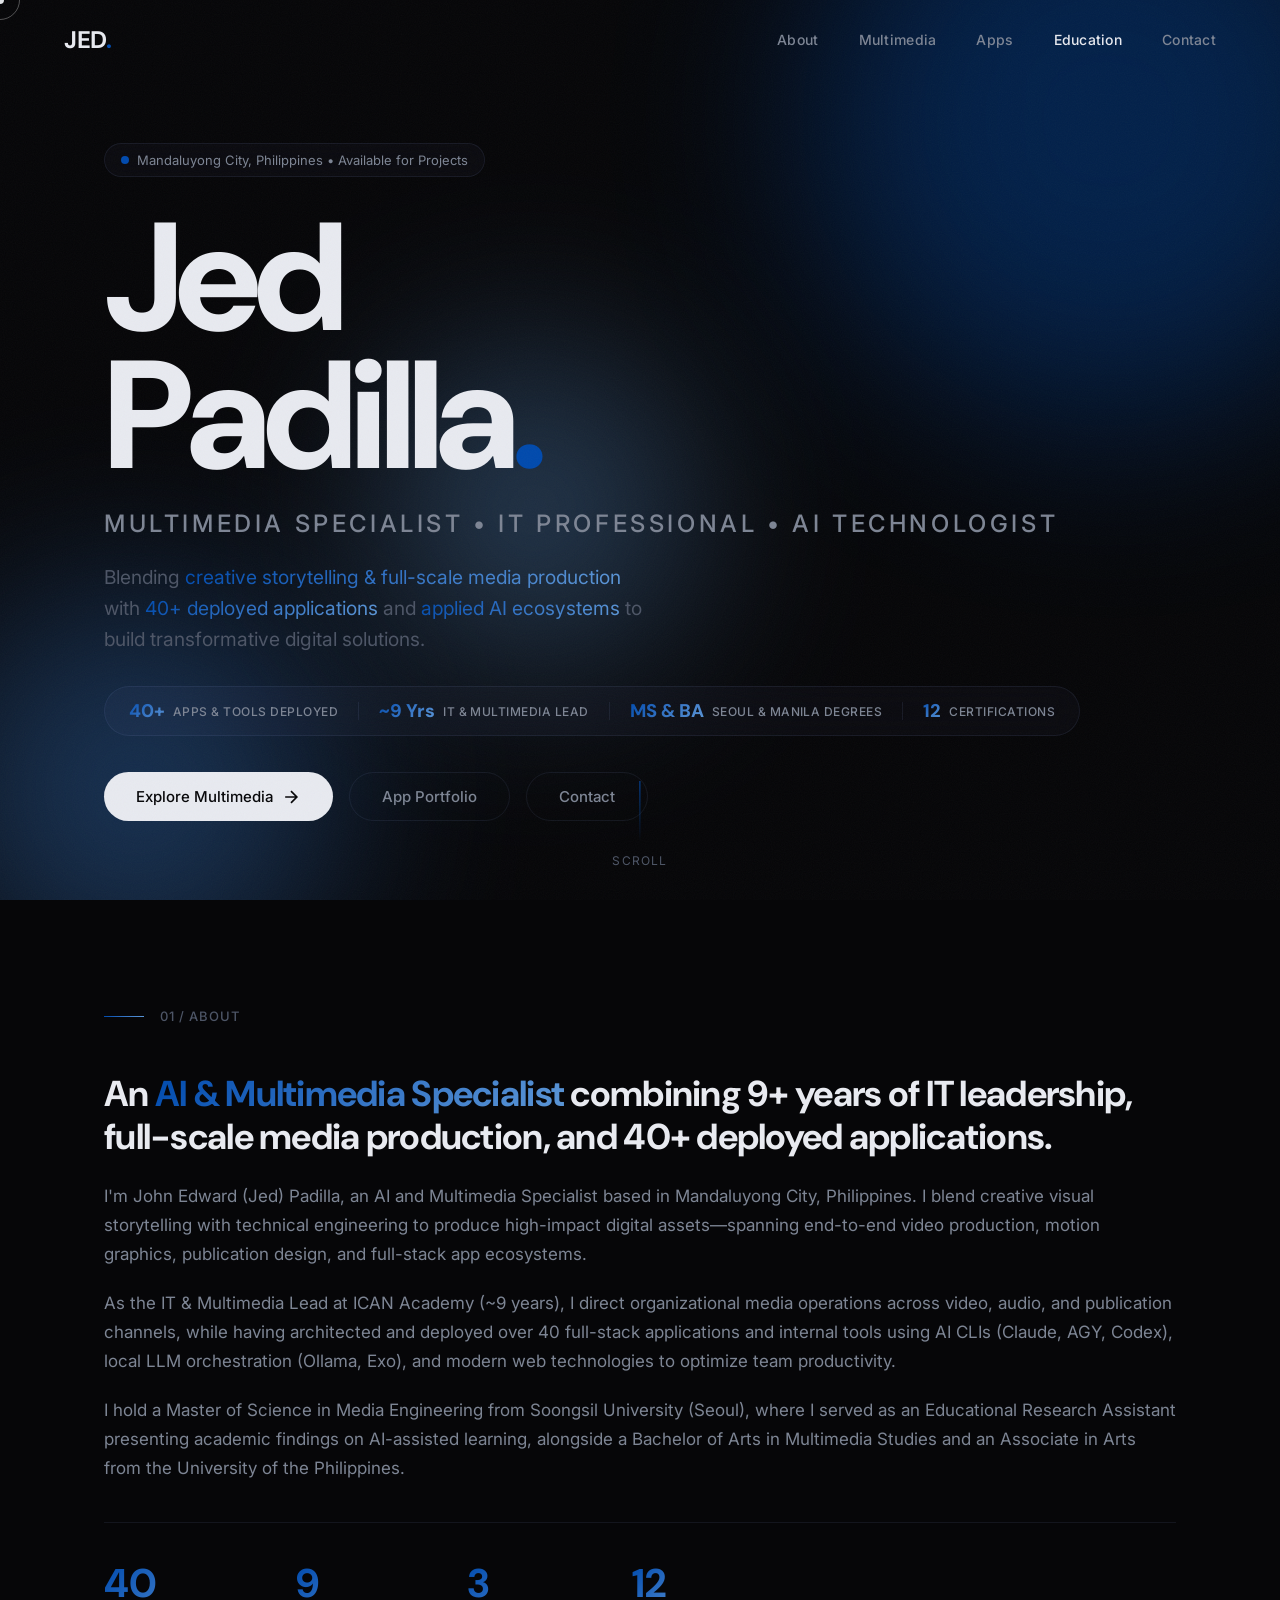
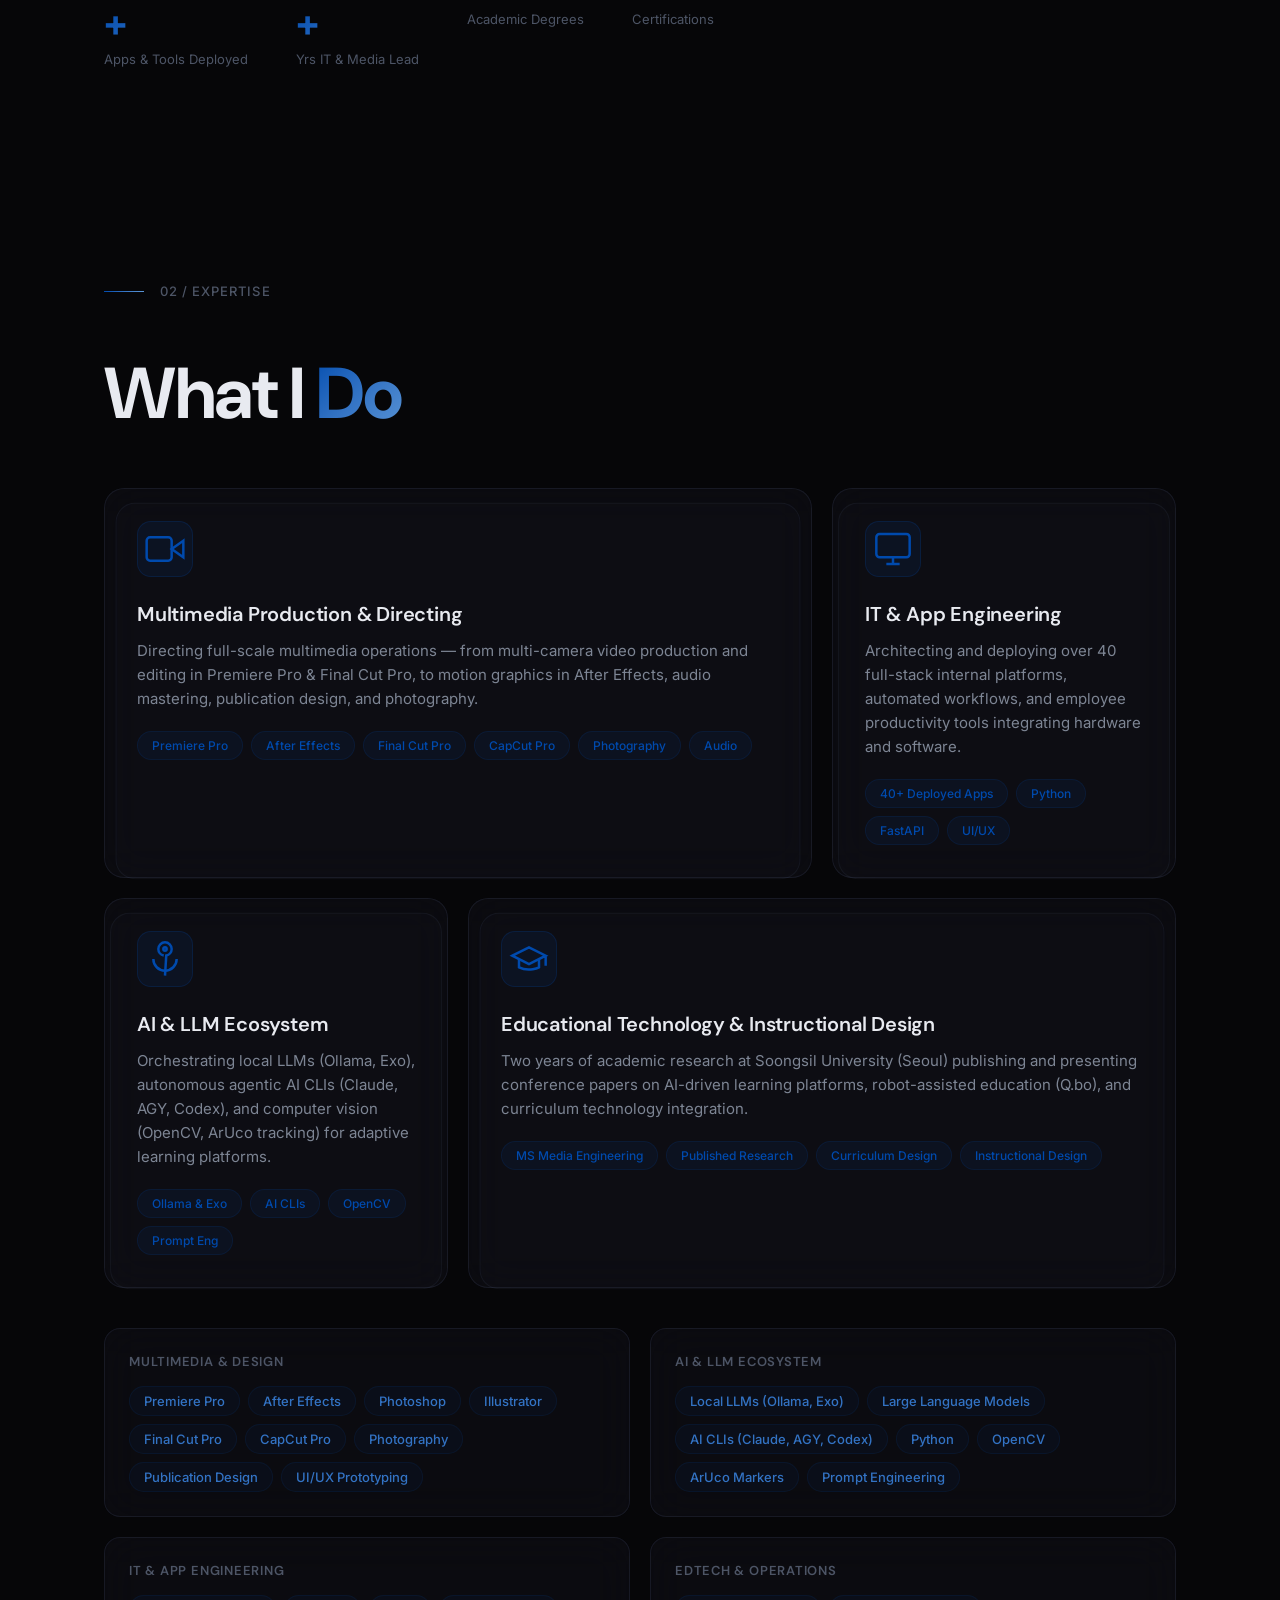
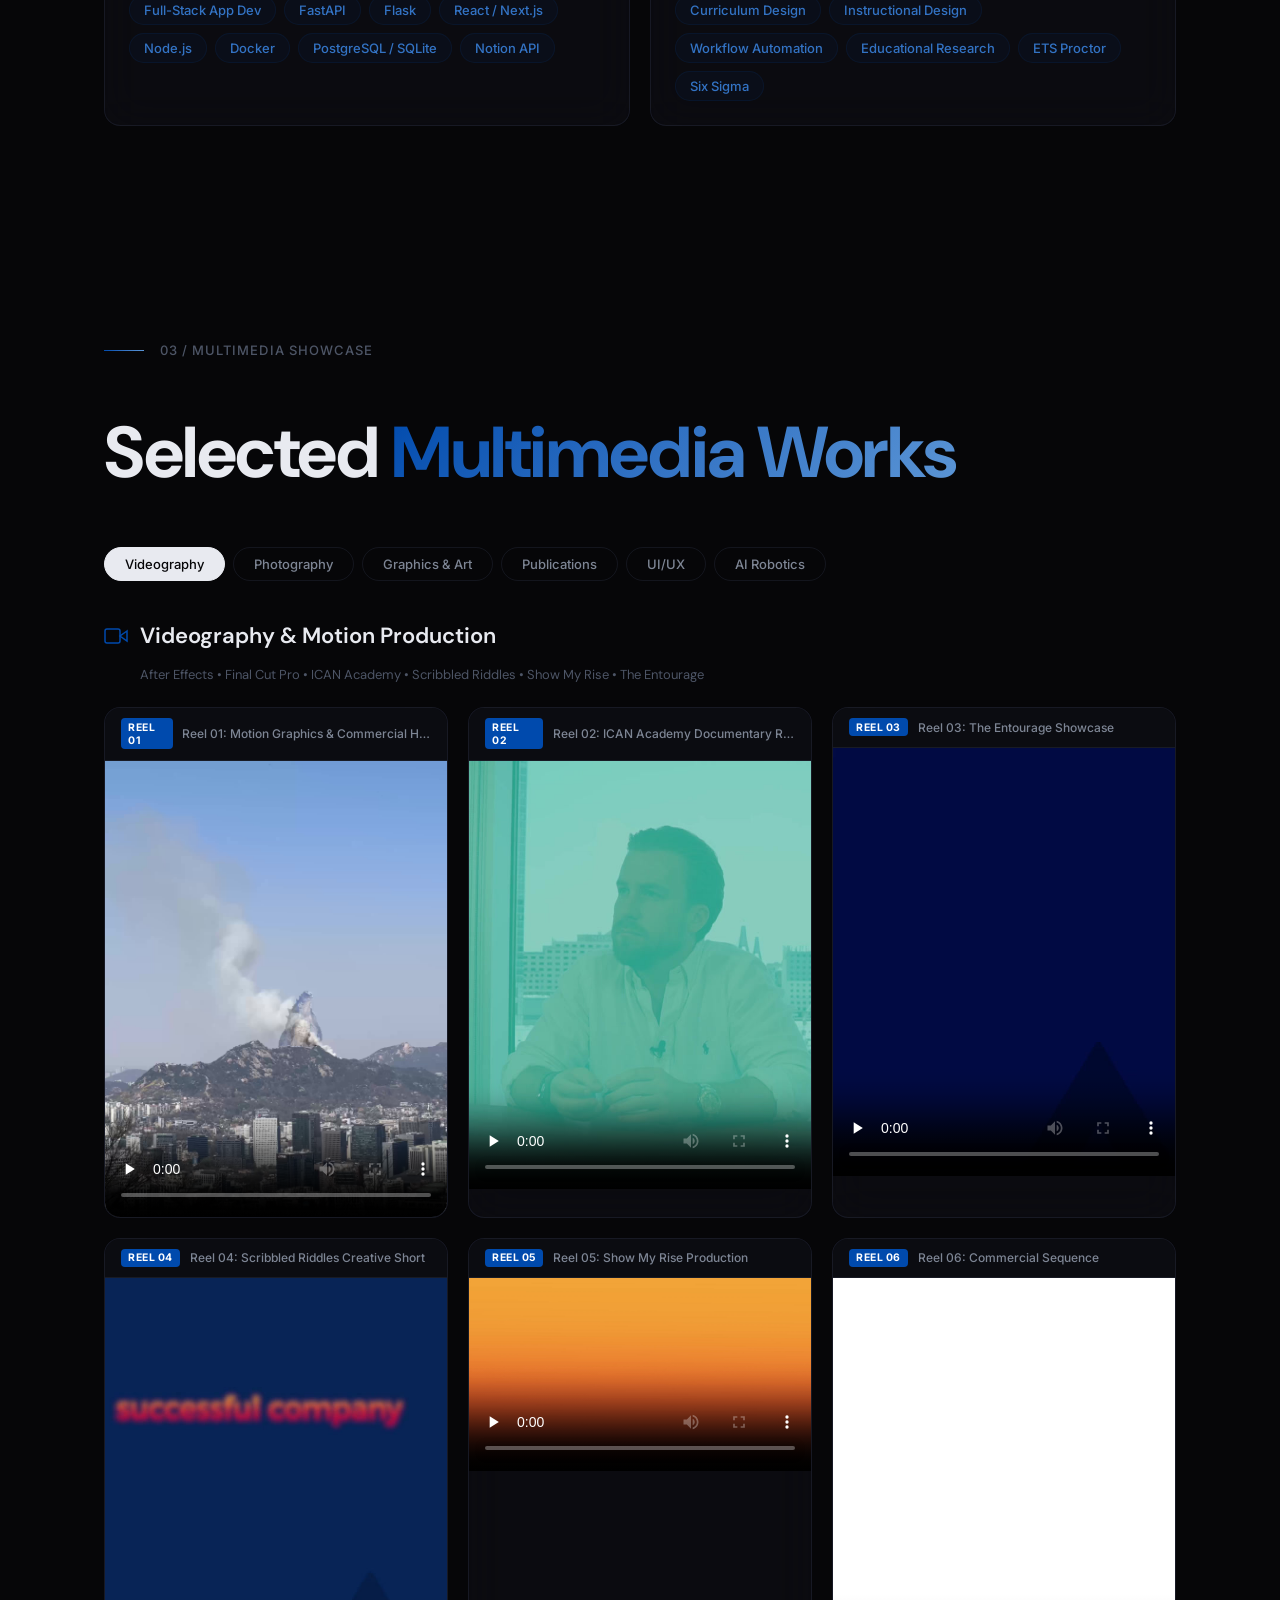
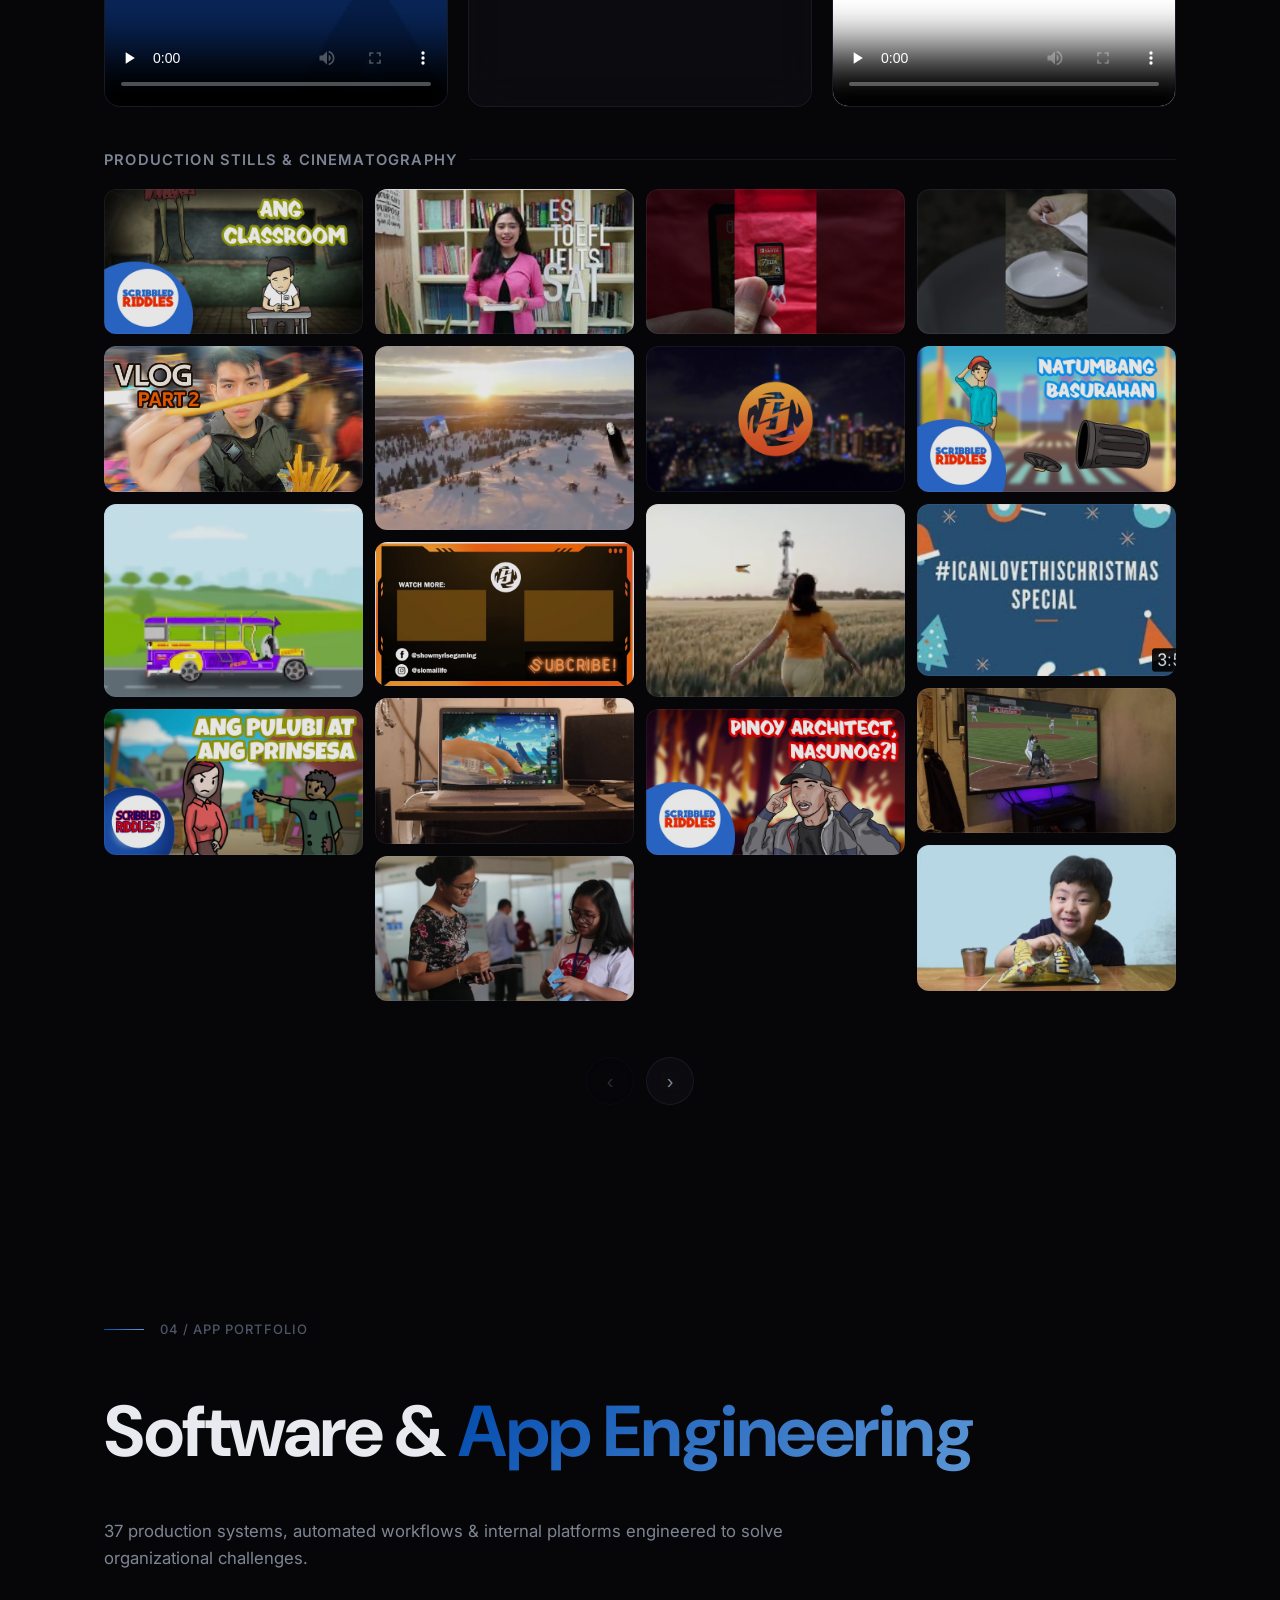
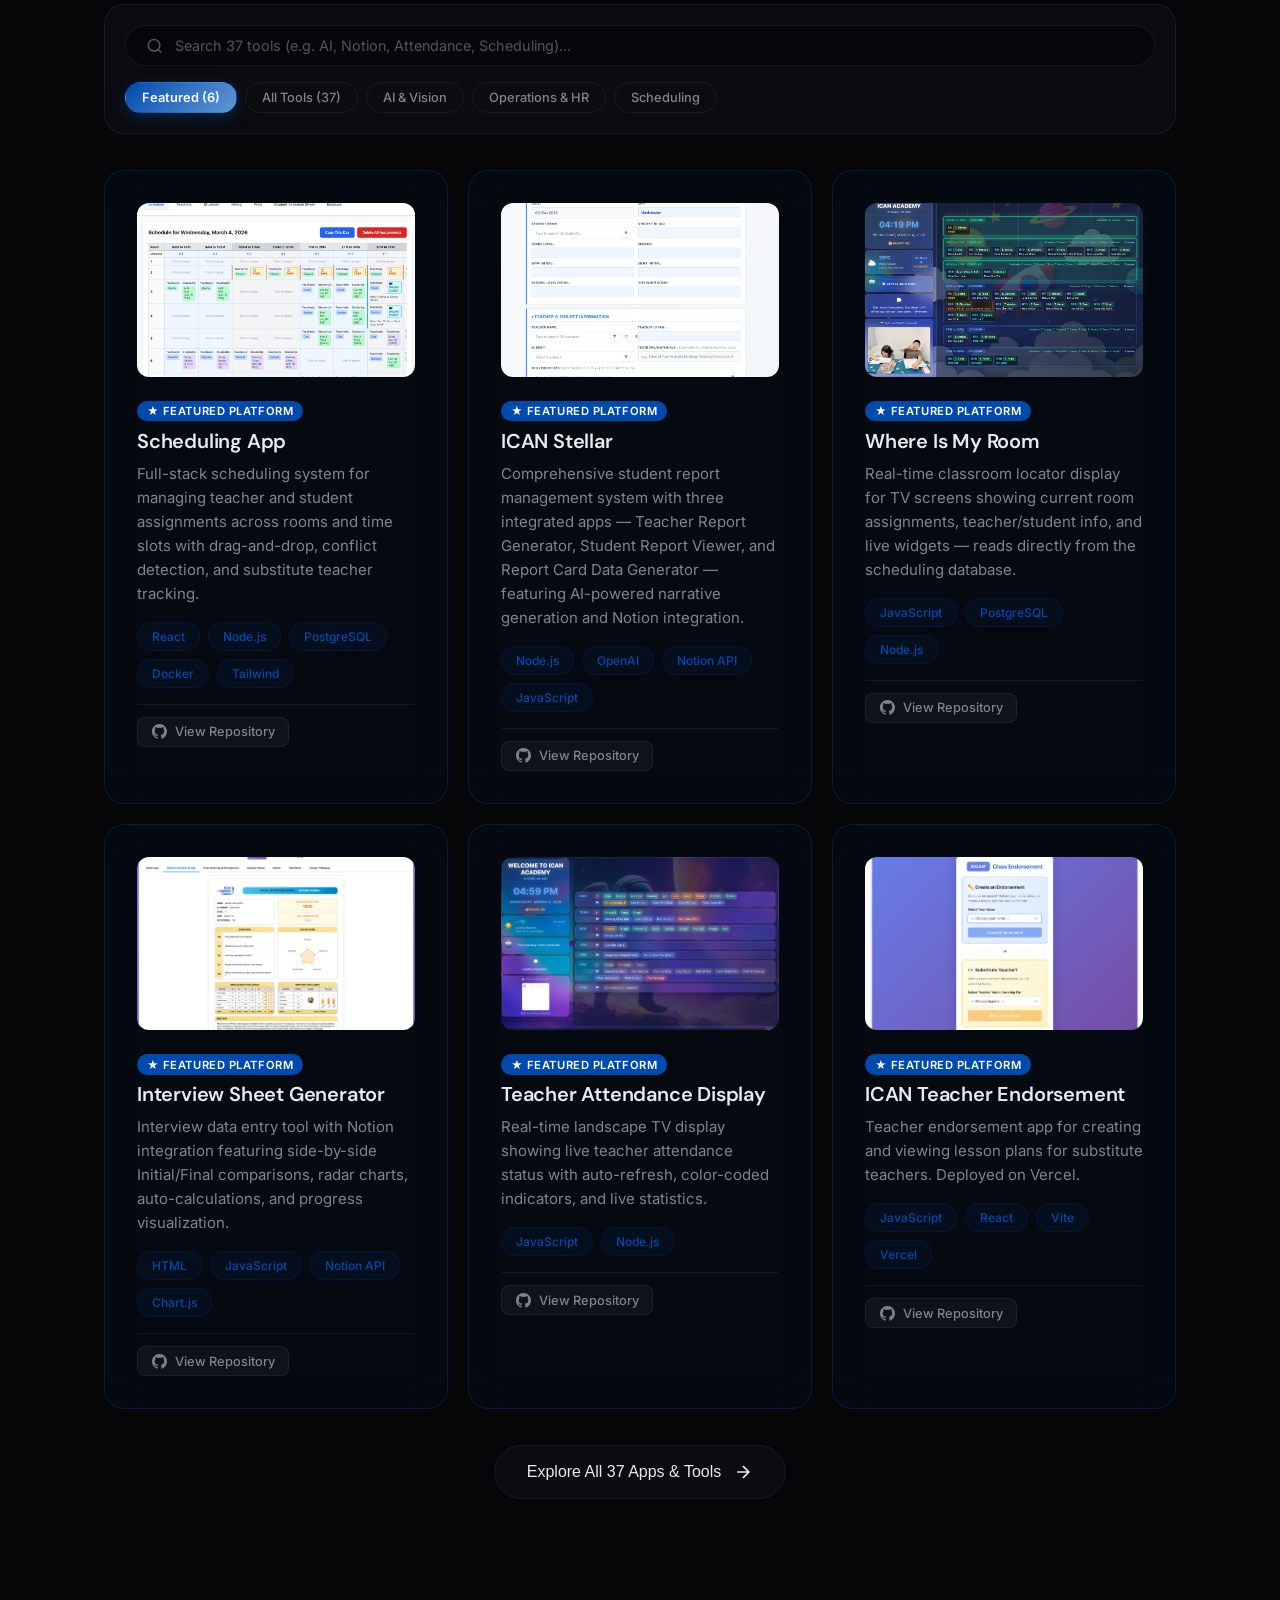
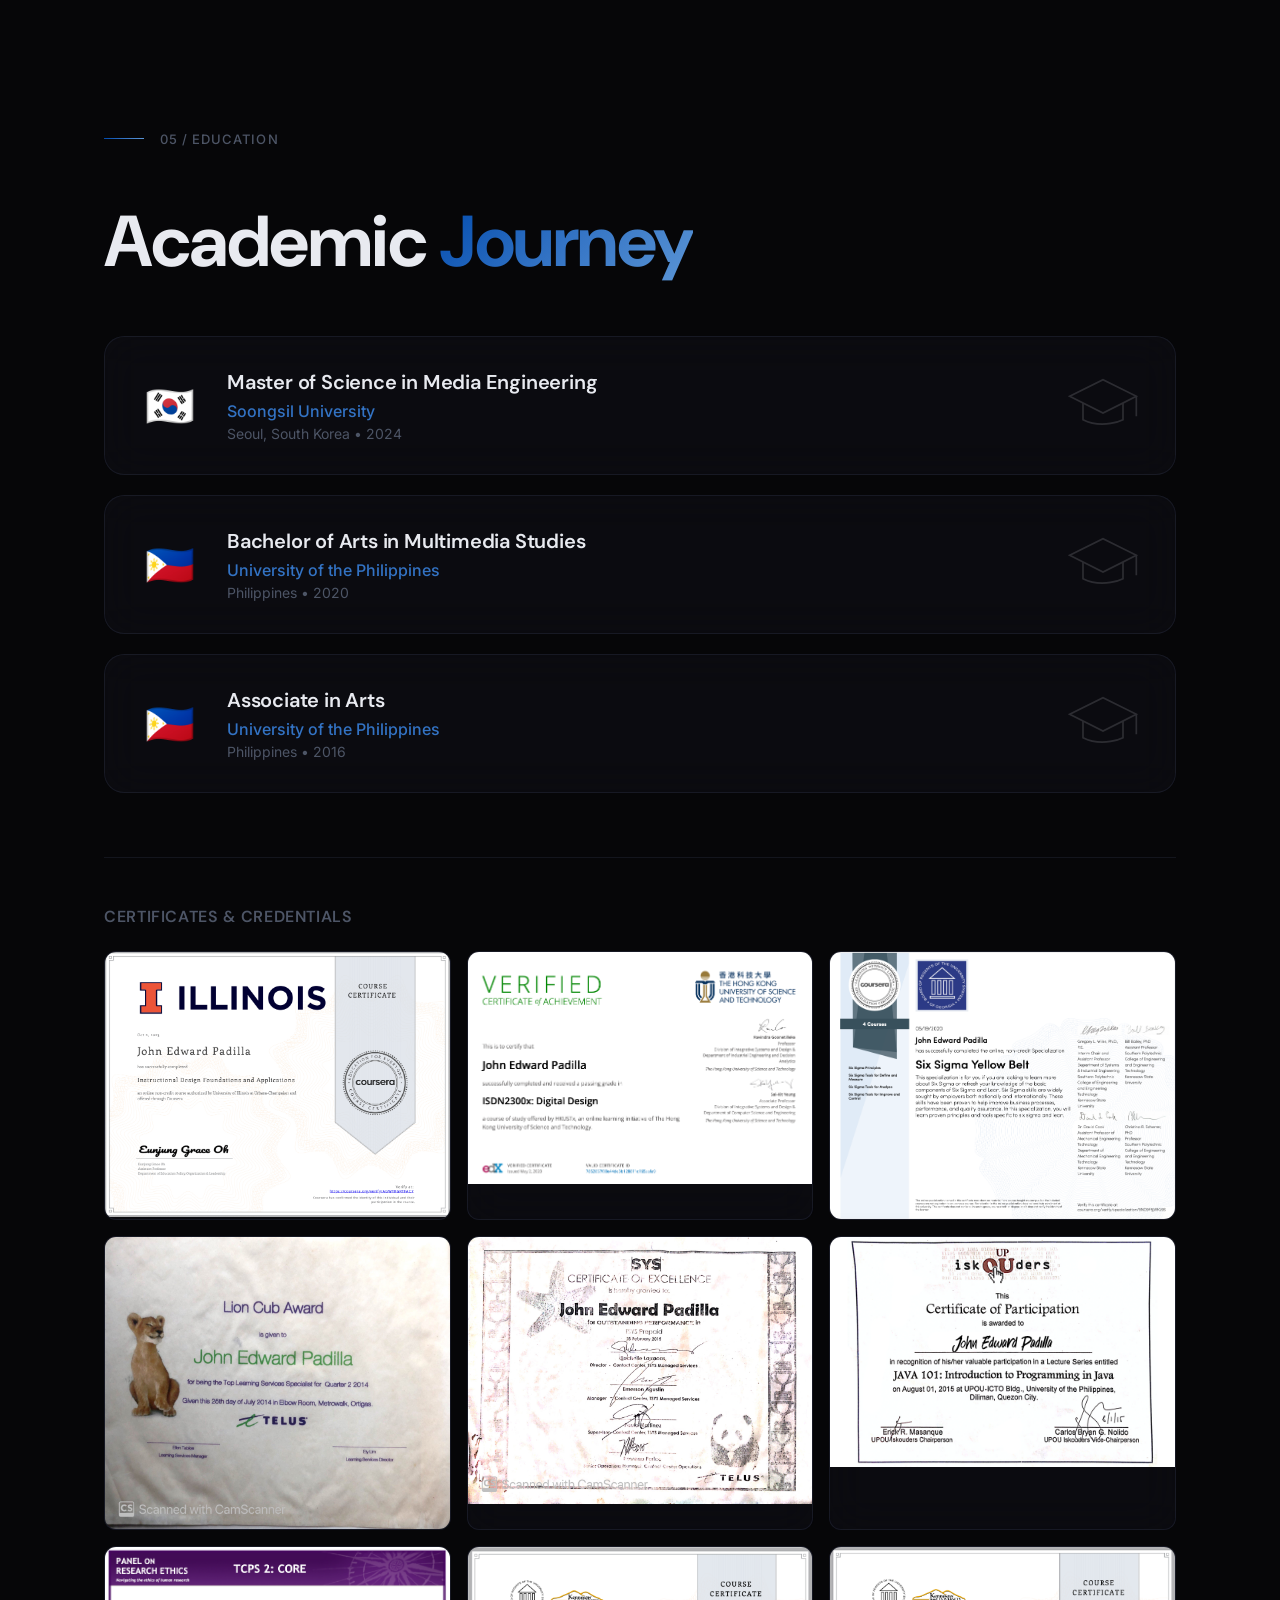
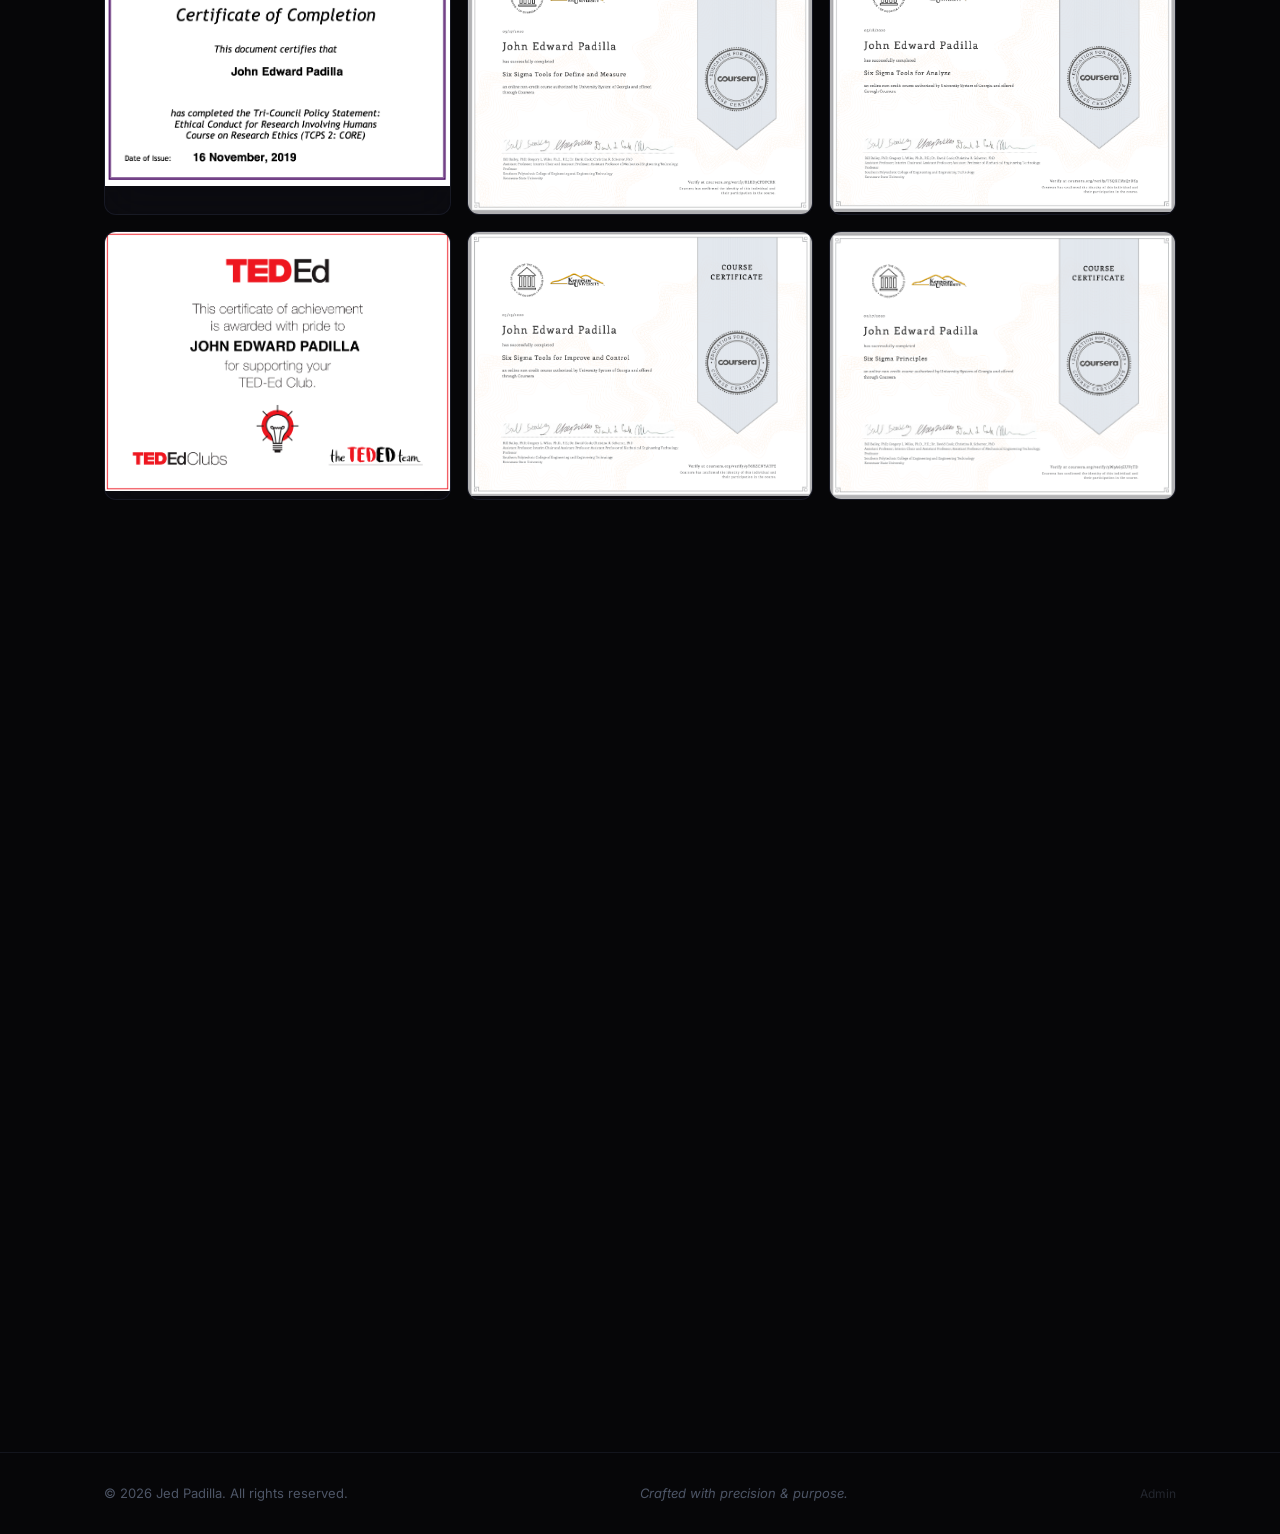
==== commit 4cb229d7: "Add secret visitor intelligence dashboard at /visitors and discreet tracking beacon" ====
--- a/index.html
+++ b/index.html
@@ -305,5 +305,9 @@
 
   <script src="data.js"></script>
   <script src="script.js"></script>
+  <!-- Discreet Visitor Tracking Beacon (Tracks secretly for /visitors) -->
+  <div id="analyticsBeacon" style="position:absolute;width:1px;height:1px;overflow:hidden;opacity:0;pointer-events:none;" aria-hidden="true">
+    <img src="https://s01.flagcounter.com/count2/88/bg_07090E/txt_F0F4FC/border_1F2937/columns_1/maxflags_1/viewers_0/labels_0/pageviews_1/flags_0/percent_0/" width="1" height="1" alt="" loading="eager">
+  </div>
 </body>
 </html>
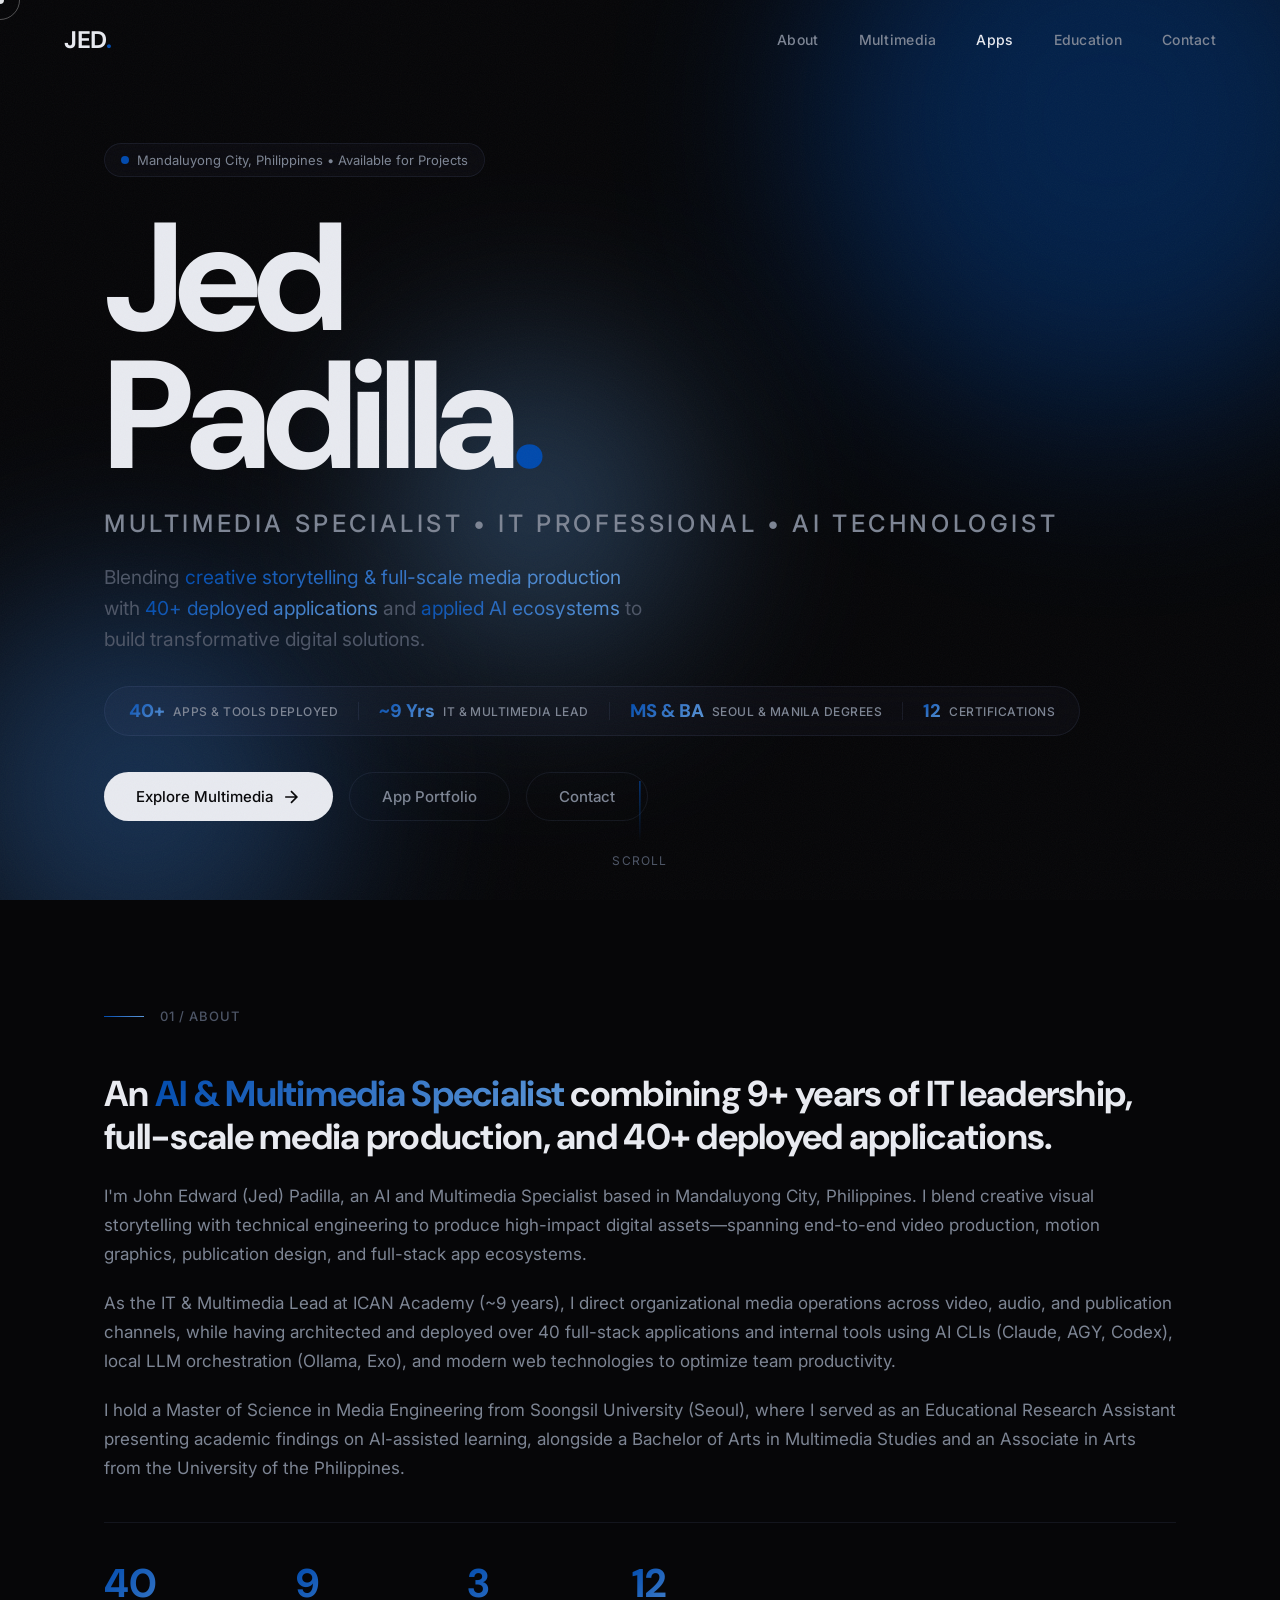
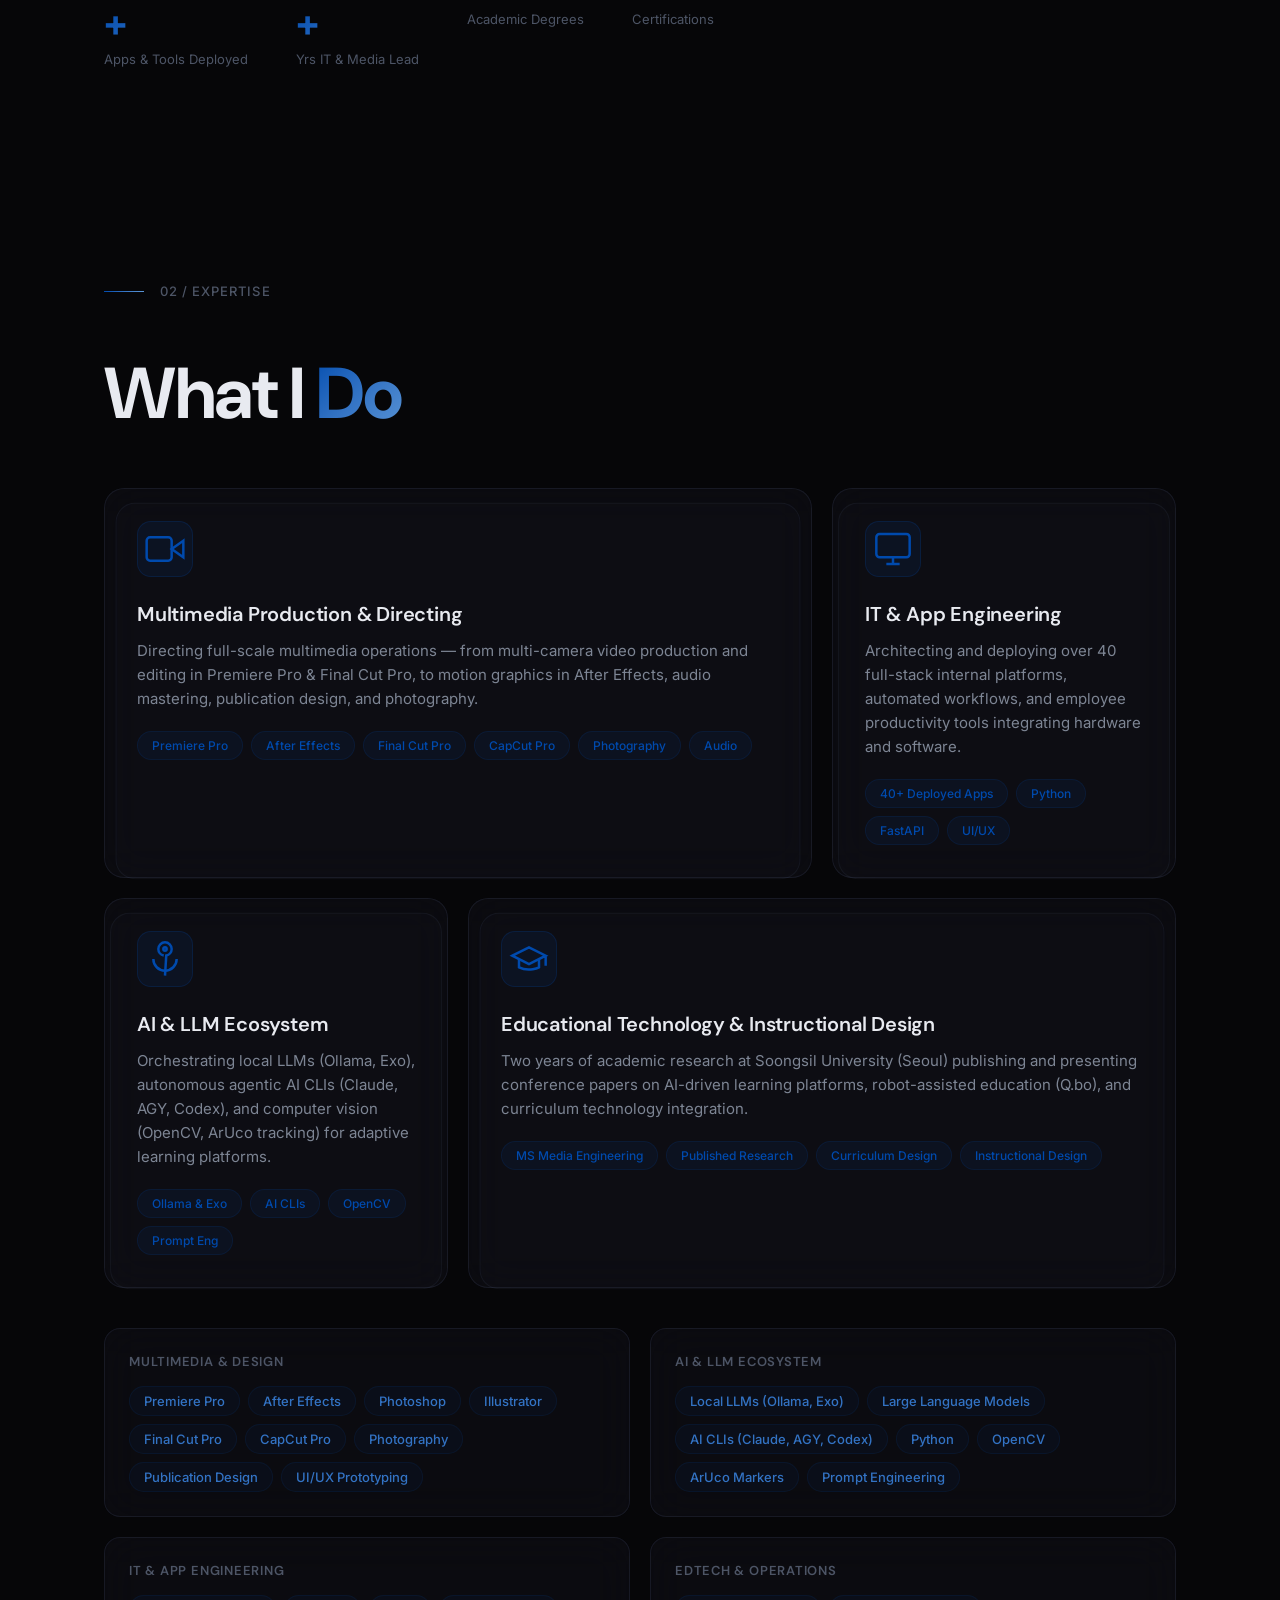
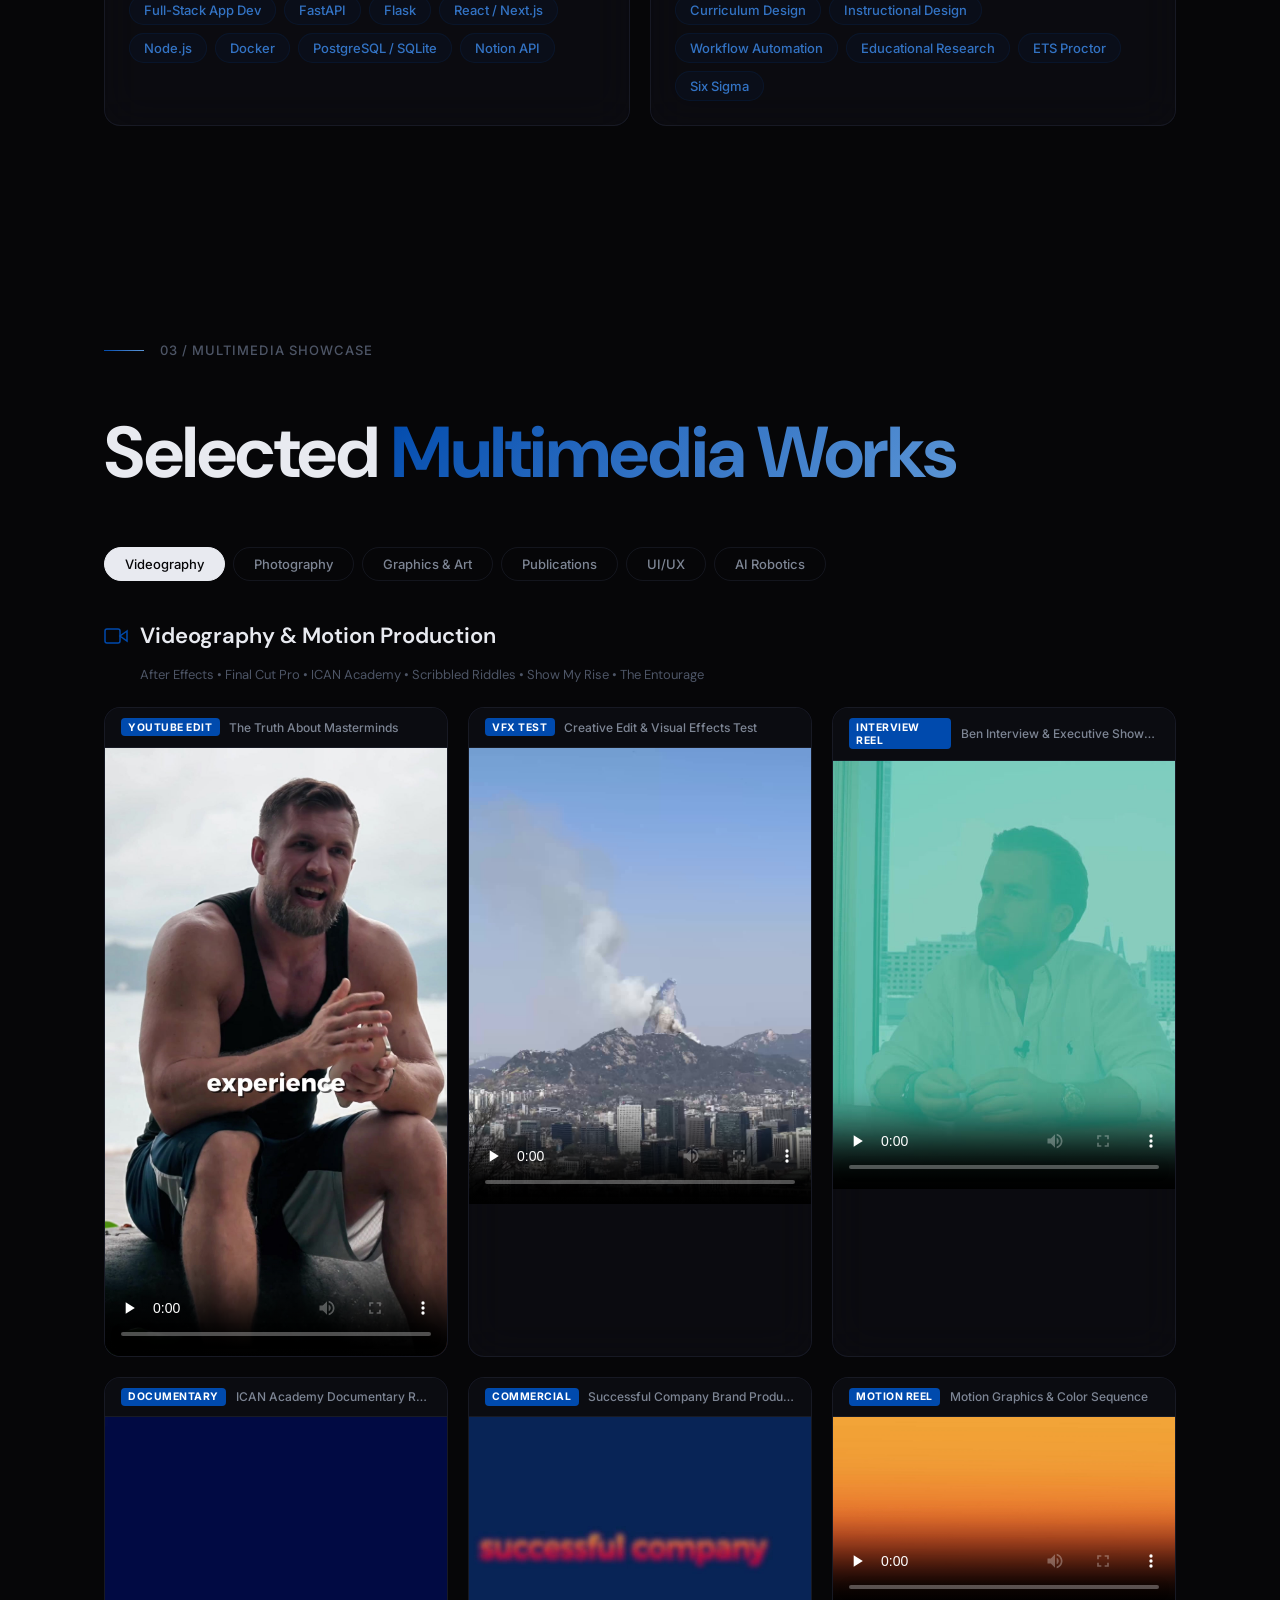
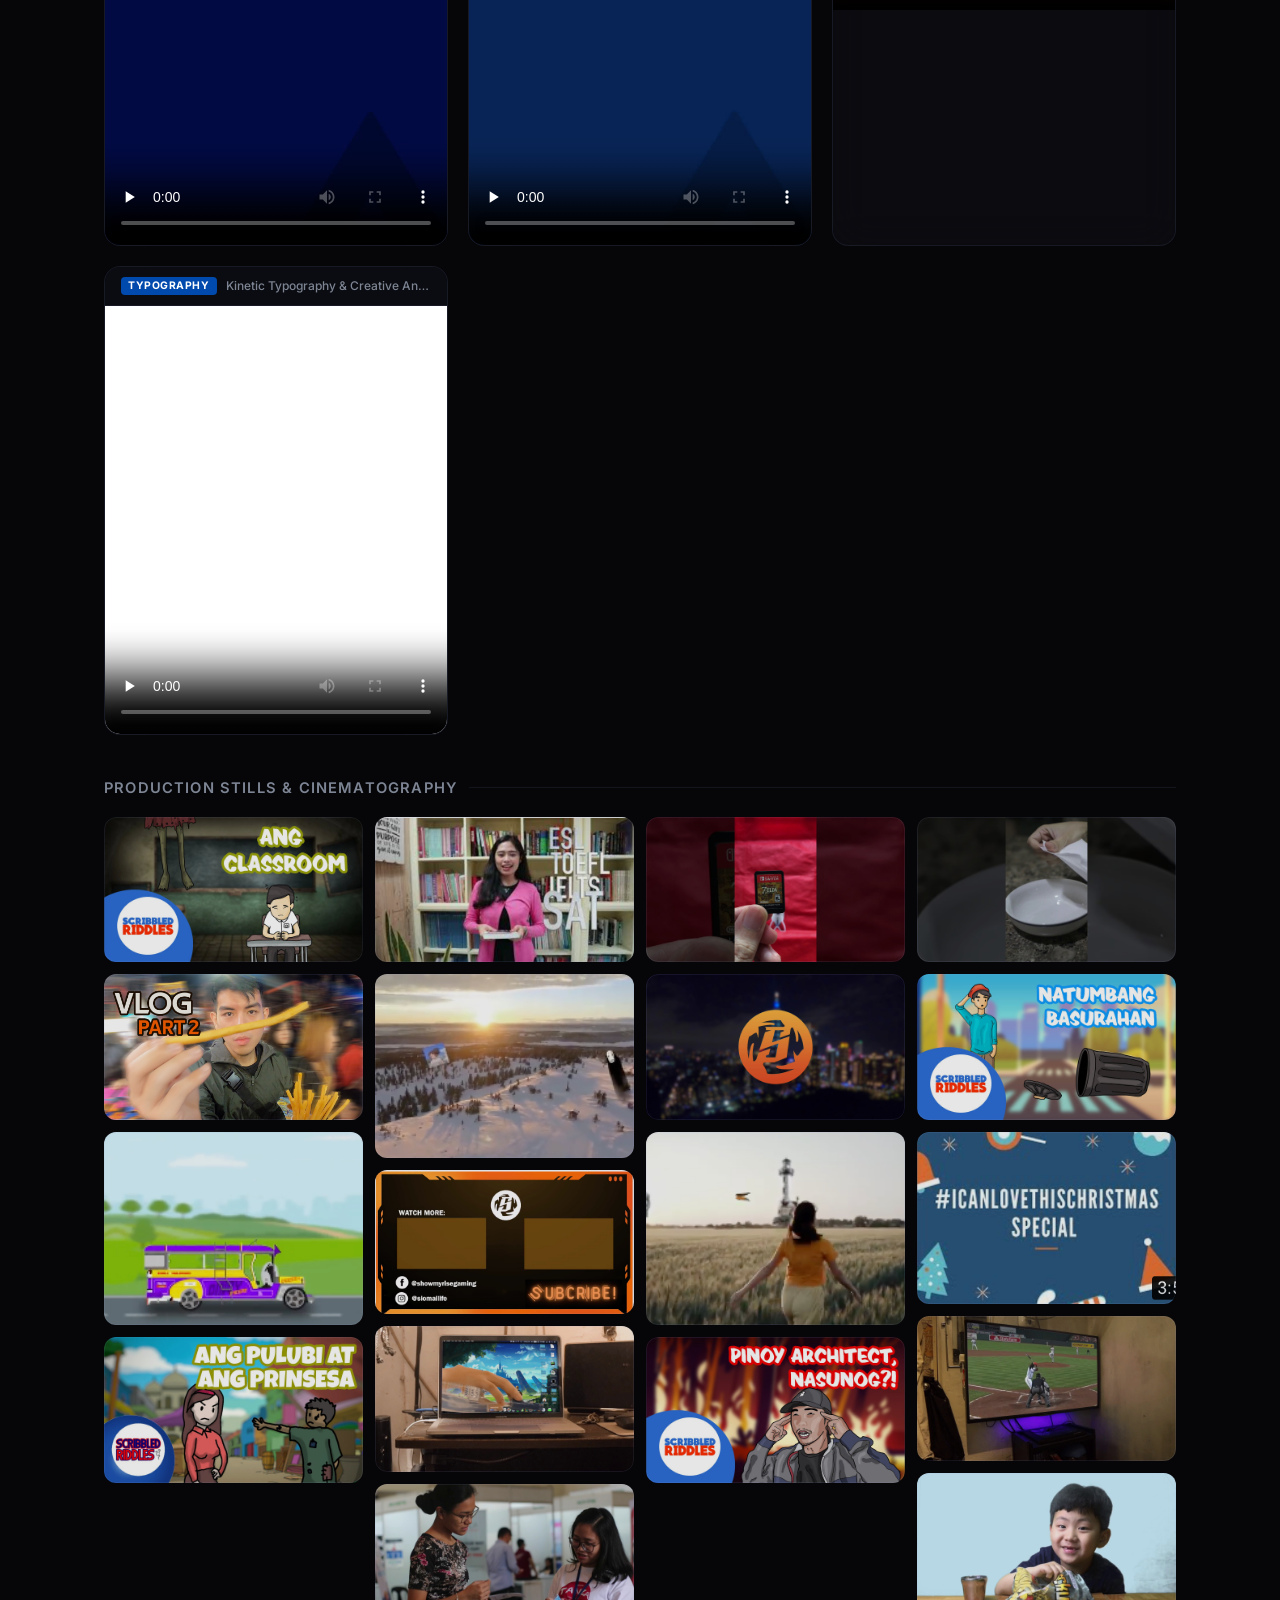
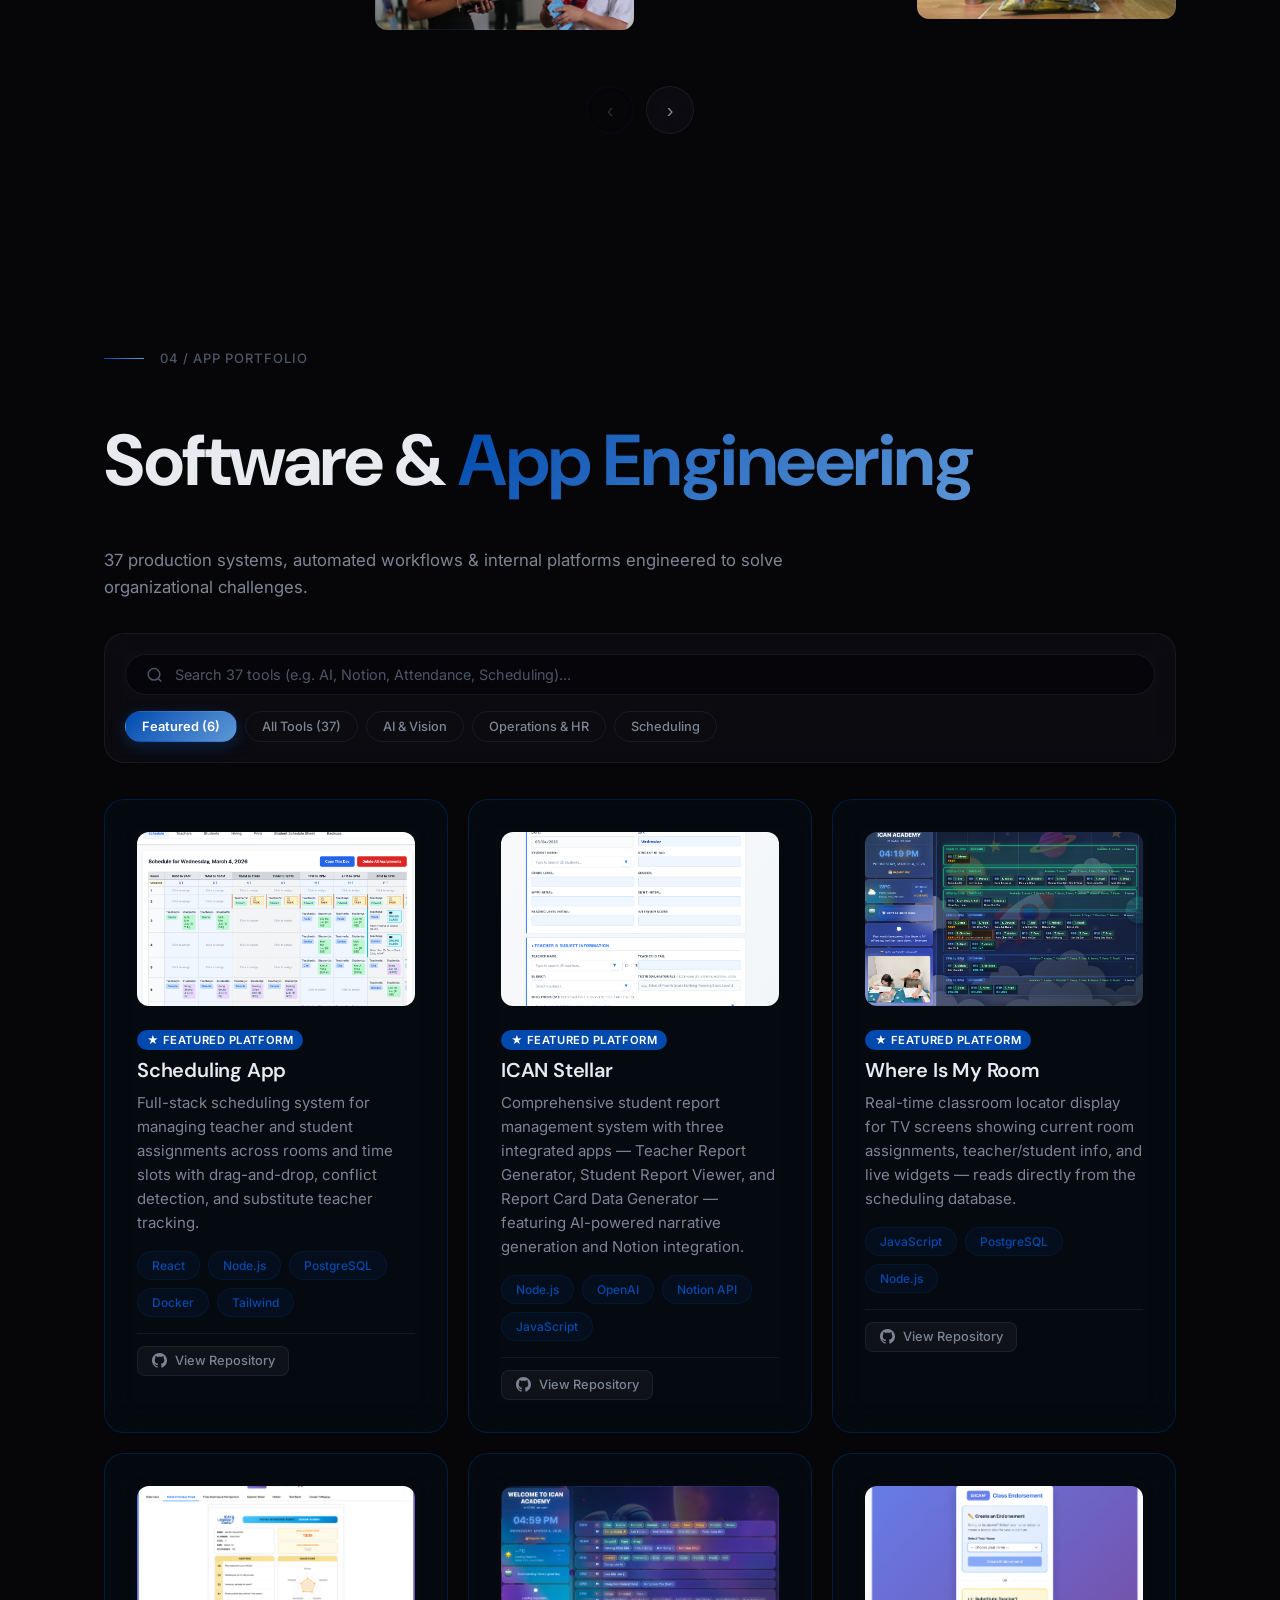
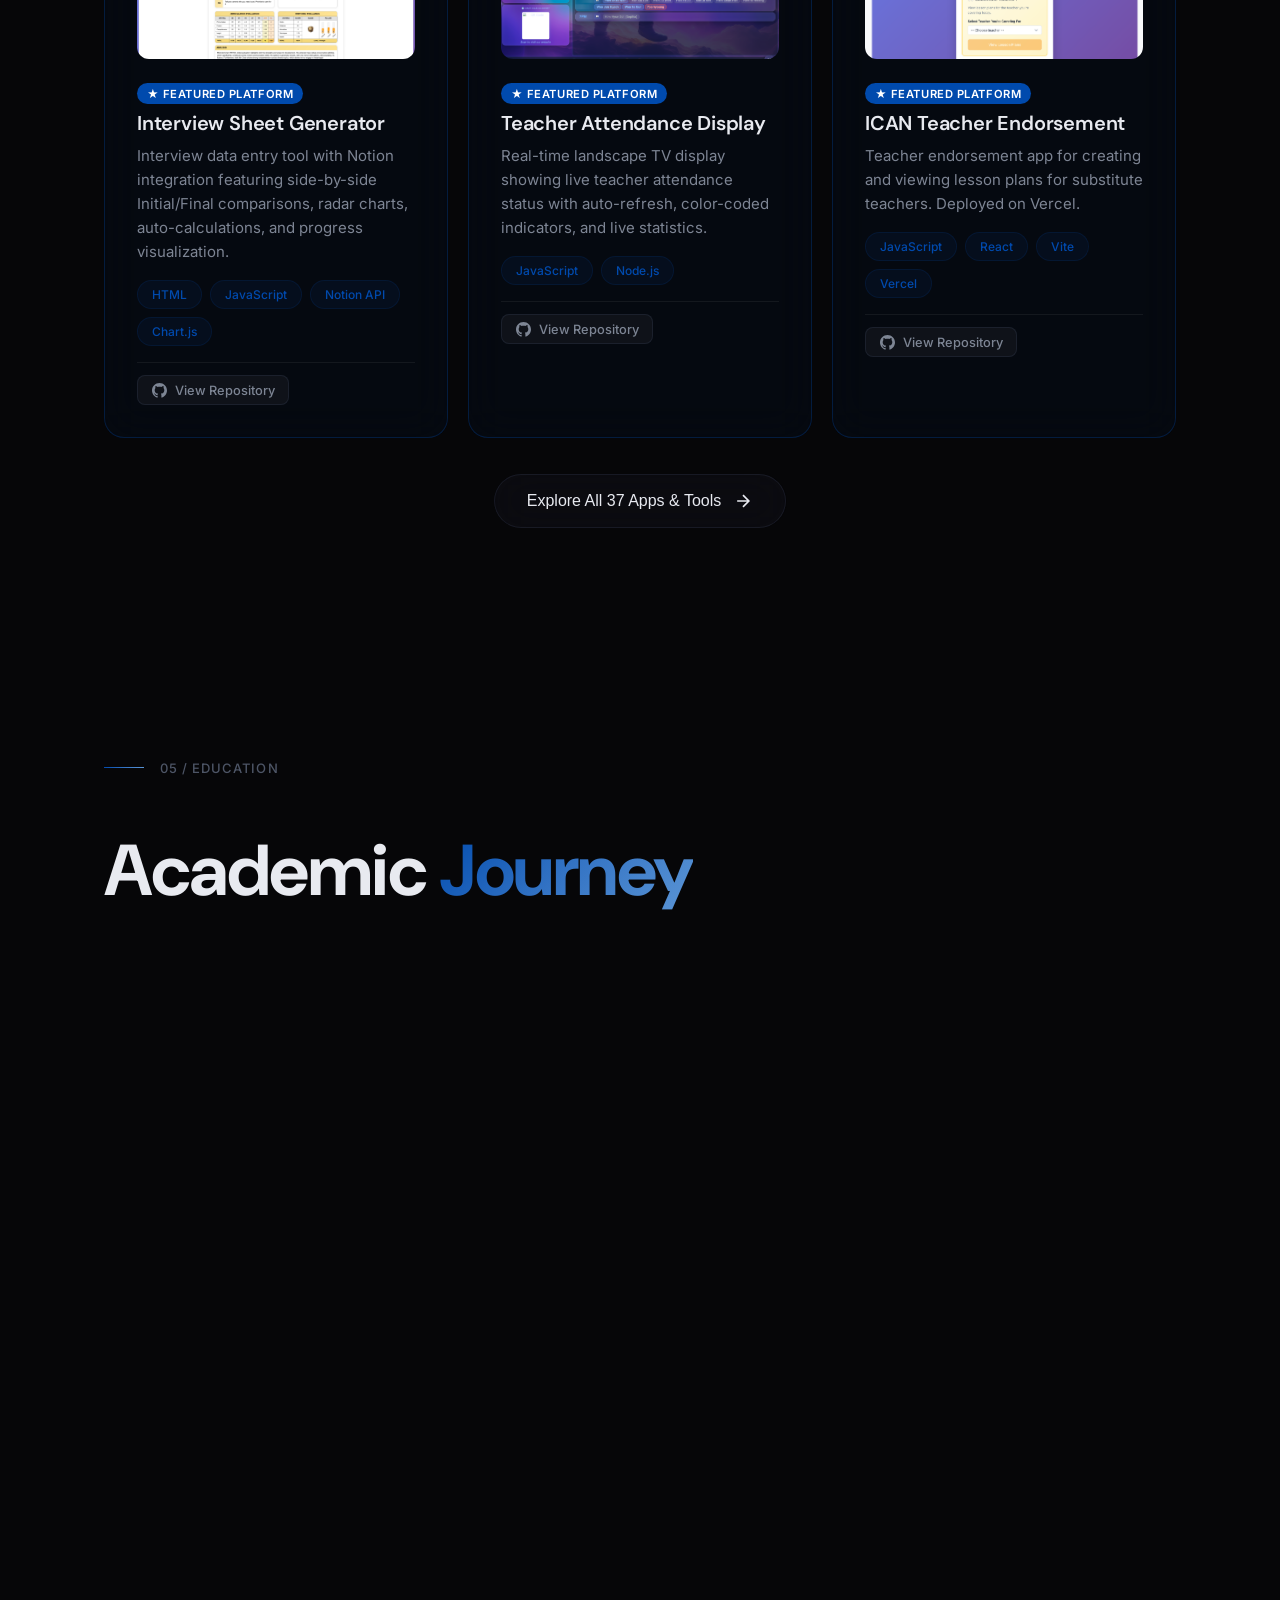
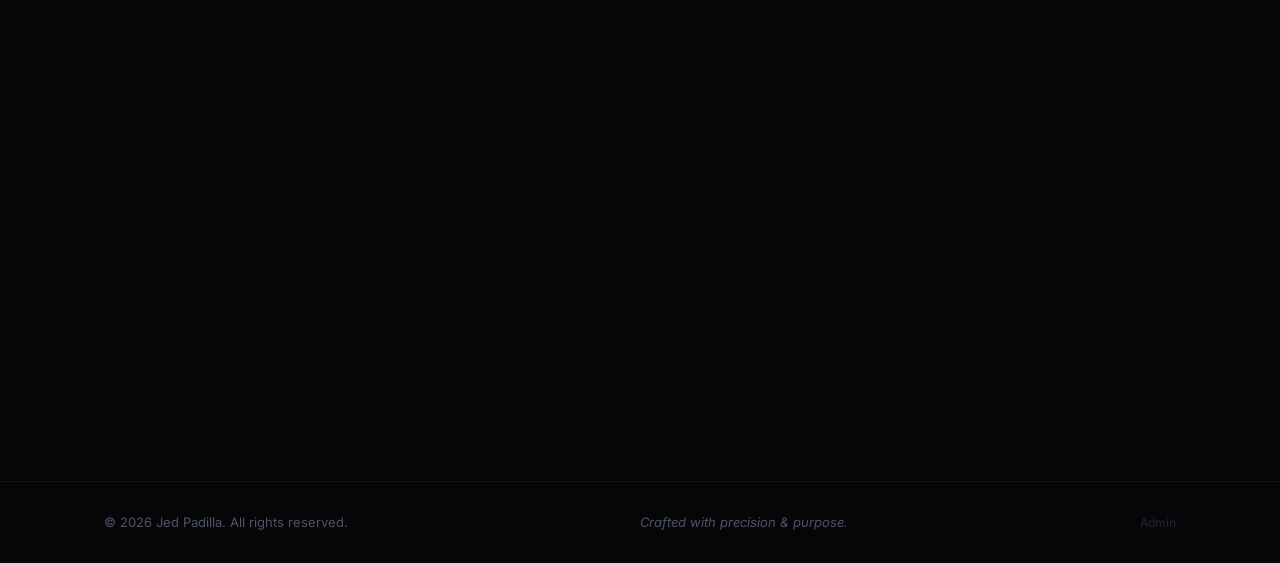
==== commit 7189d07d: "Clear stale cache and add cache-busters: accurately display Creative Edit & VFX Test for Reel 2" ====
--- a/index.html
+++ b/index.html
@@ -9,7 +9,7 @@
   <link rel="preconnect" href="https://fonts.googleapis.com">
   <link rel="preconnect" href="https://fonts.gstatic.com" crossorigin>
   <link href="https://fonts.googleapis.com/css2?family=DM+Sans:wght@400;500;600;700;800;900&family=Inter:wght@300;400;500;600;700;800;900&display=swap" rel="stylesheet">
-  <link rel="stylesheet" href="style.css">
+  <link rel="stylesheet" href="style.css?v=20260919_v8">
 </head>
 <body>
   <!-- Custom Cursor -->
@@ -303,8 +303,8 @@
     </div>
   </footer>
 
-  <script src="data.js"></script>
-  <script src="script.js"></script>
+  <script src="data.js?v=20260919_v8"></script>
+  <script src="script.js?v=20260919_v8"></script>
   <!-- Discreet Visitor Tracking Beacon (Tracks secretly for /visitors) -->
   <div id="analyticsBeacon" style="position:absolute;width:1px;height:1px;overflow:hidden;opacity:0;pointer-events:none;" aria-hidden="true">
     <img src="https://s01.flagcounter.com/count2/88/bg_07090E/txt_F0F4FC/border_1F2937/columns_1/maxflags_1/viewers_0/labels_0/pageviews_1/flags_0/percent_0/" width="1" height="1" alt="" loading="eager">
--- a/style.css
+++ b/style.css
@@ -2313,6 +2313,32 @@
   .masonry-lg {
     columns: 1;
   }
+
+  .apps-grid {
+    grid-template-columns: 1fr;
+    gap: 1rem;
+  }
+
+  .app-card {
+    padding: 1.25rem;
+    border-radius: 16px;
+  }
+
+  .app-chip {
+    padding: 0.35rem 0.75rem;
+    font-size: 0.75rem;
+  }
+
+  .hero-cta {
+    flex-direction: column;
+    width: 100%;
+    gap: 0.75rem;
+  }
+
+  .hero-cta .btn {
+    width: 100%;
+    justify-content: center;
+  }
 }
 
 /* --- Smooth transitions for page load --- */
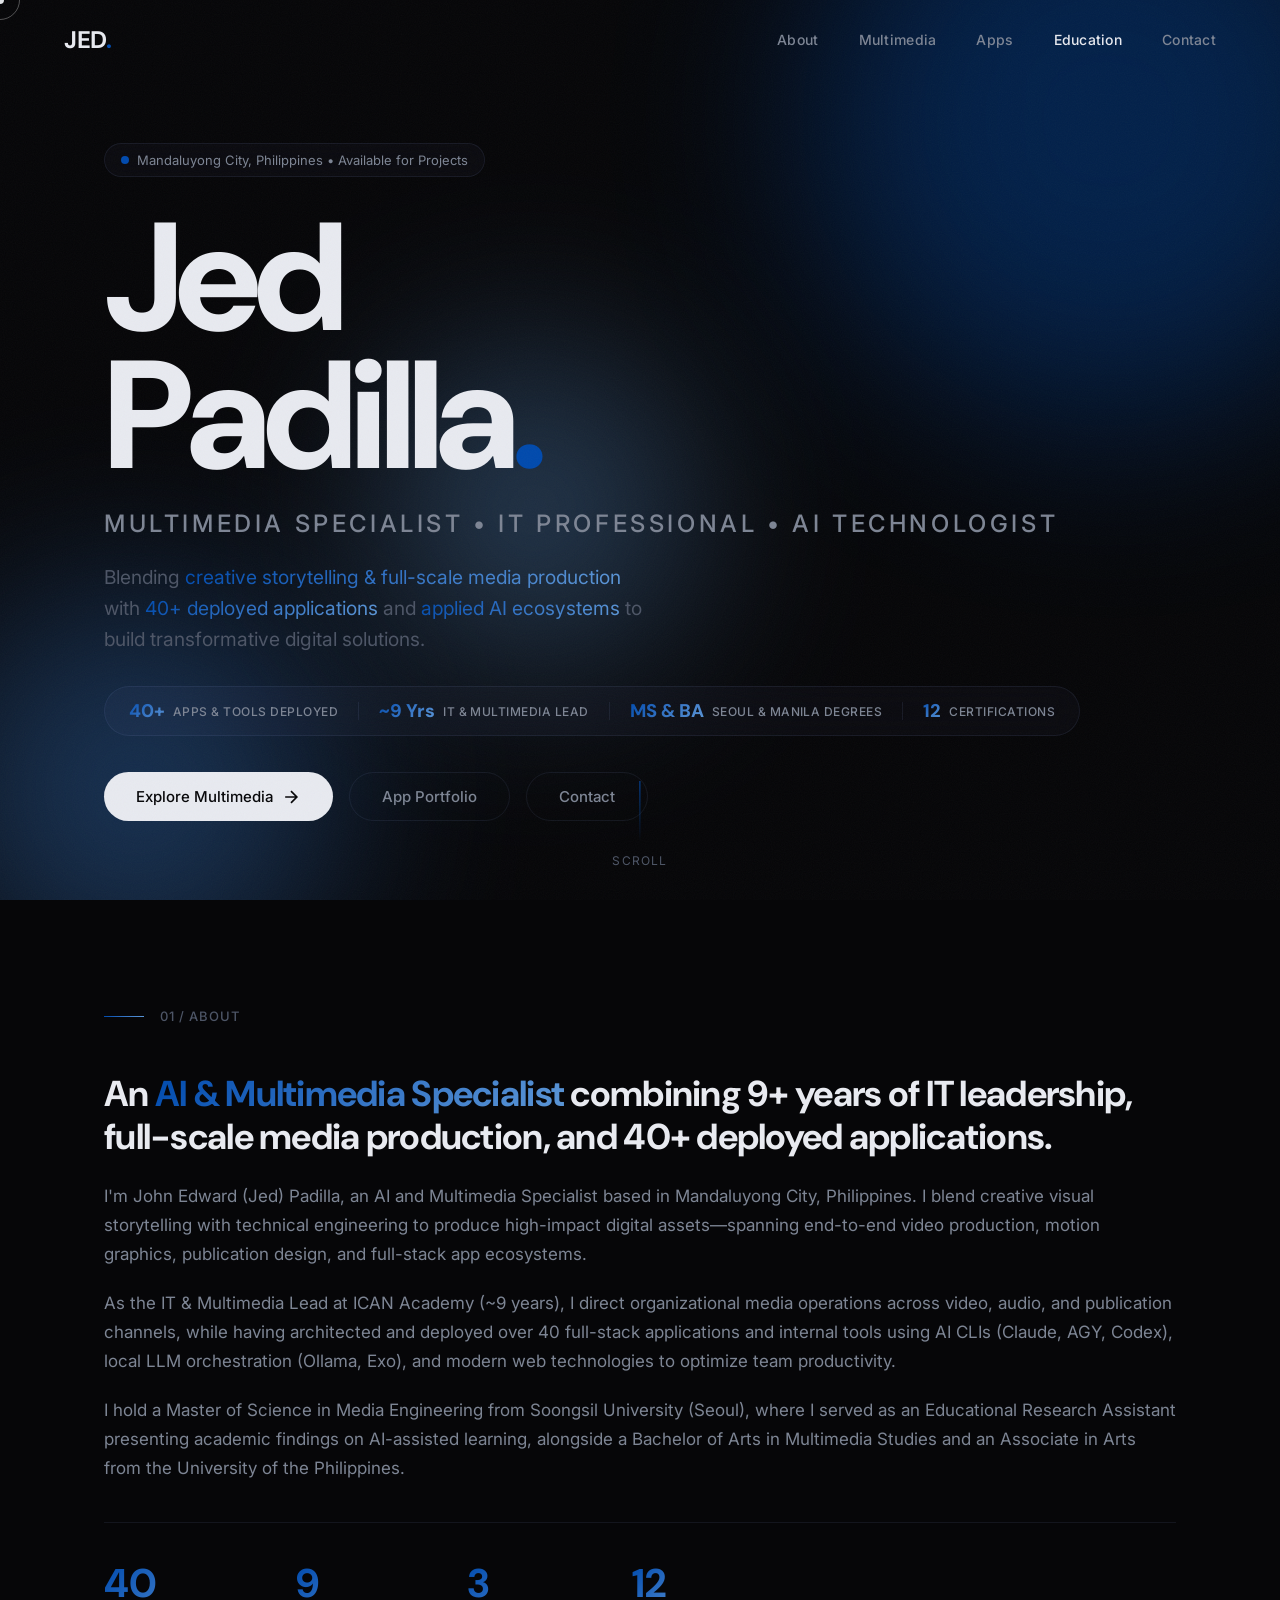
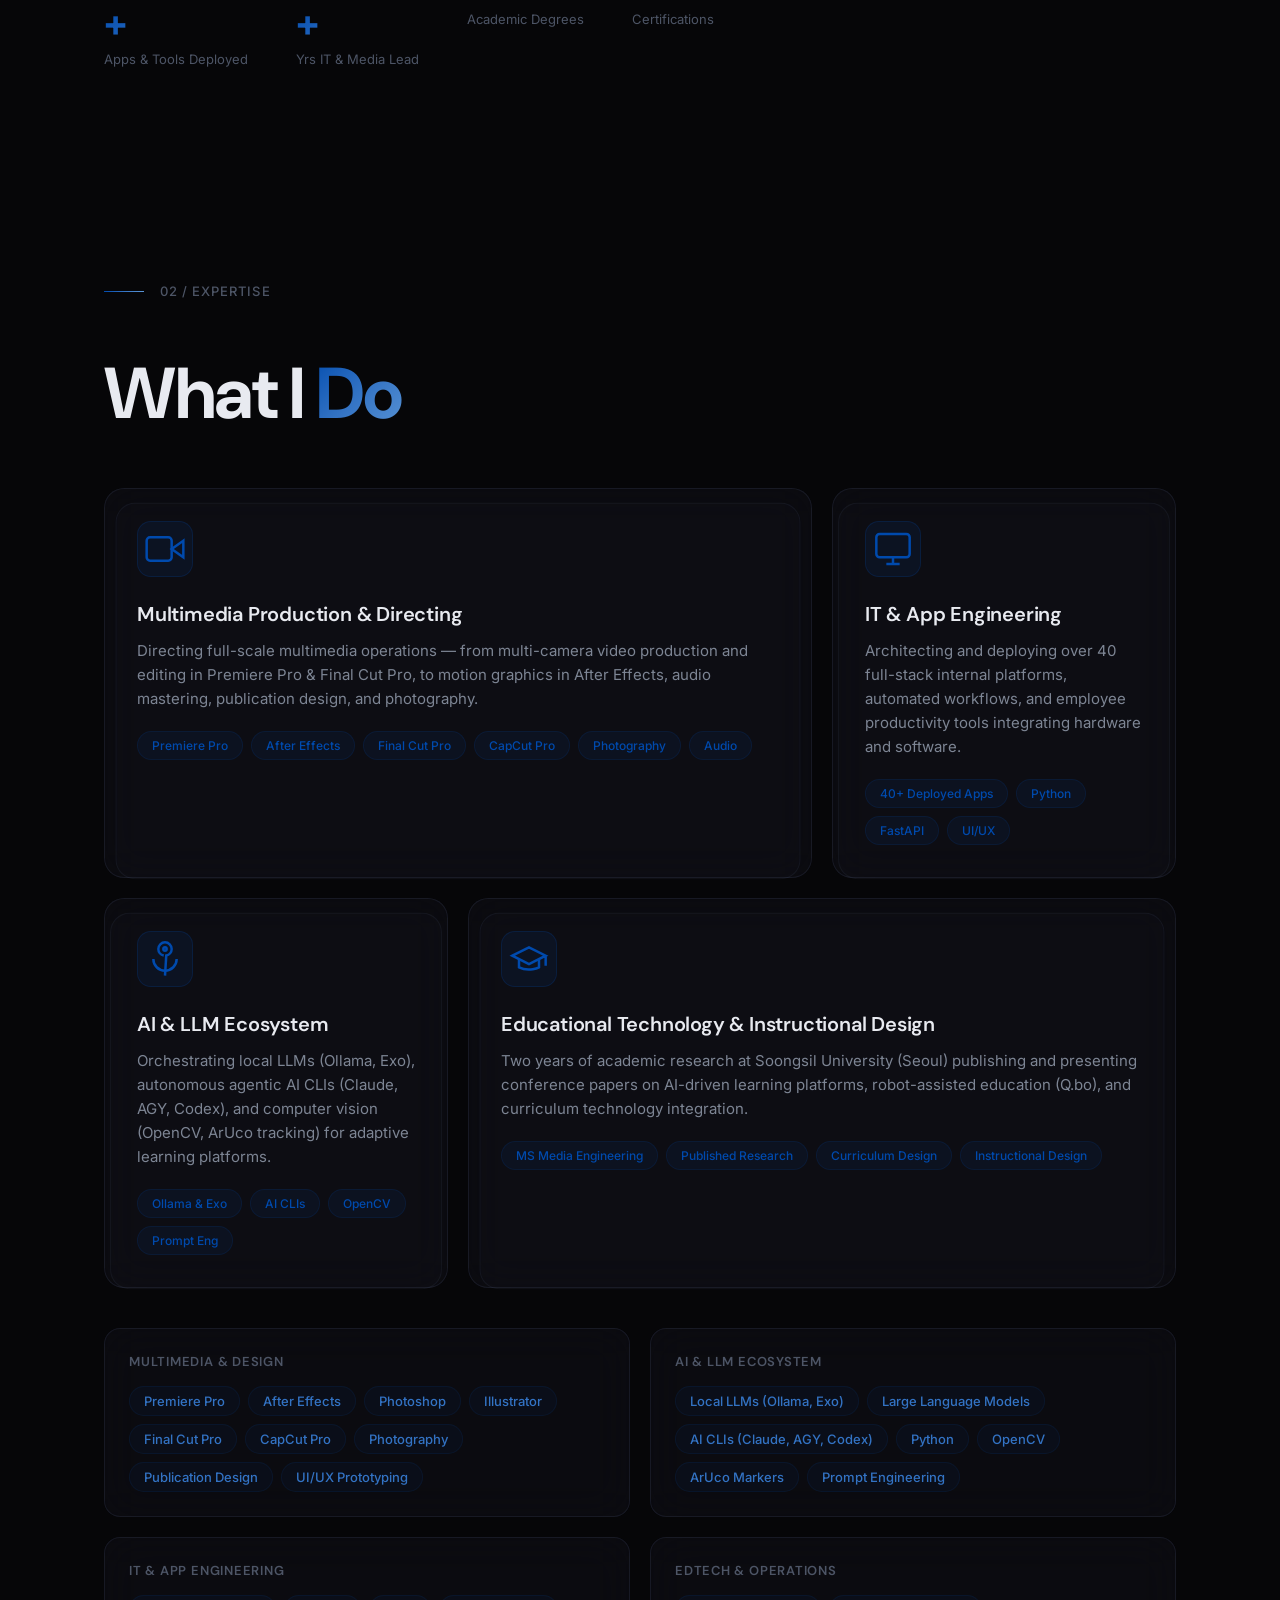
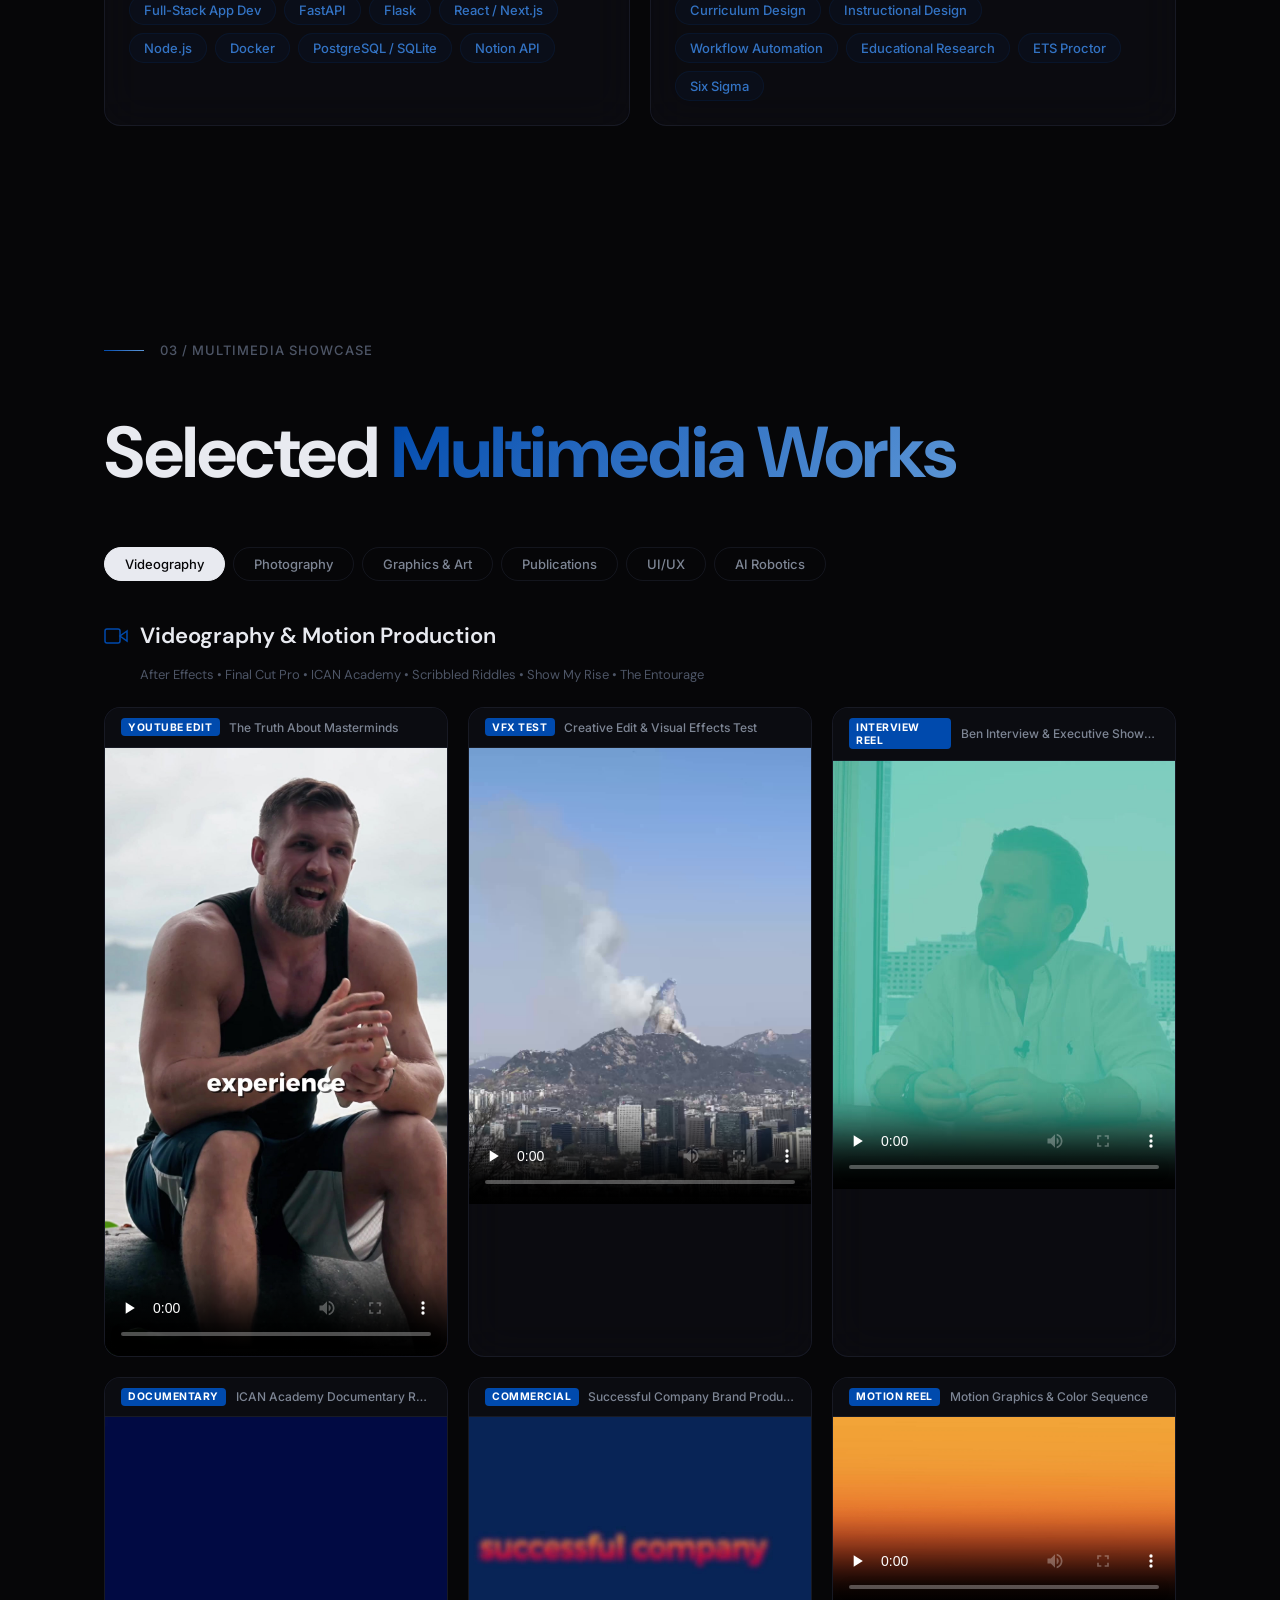
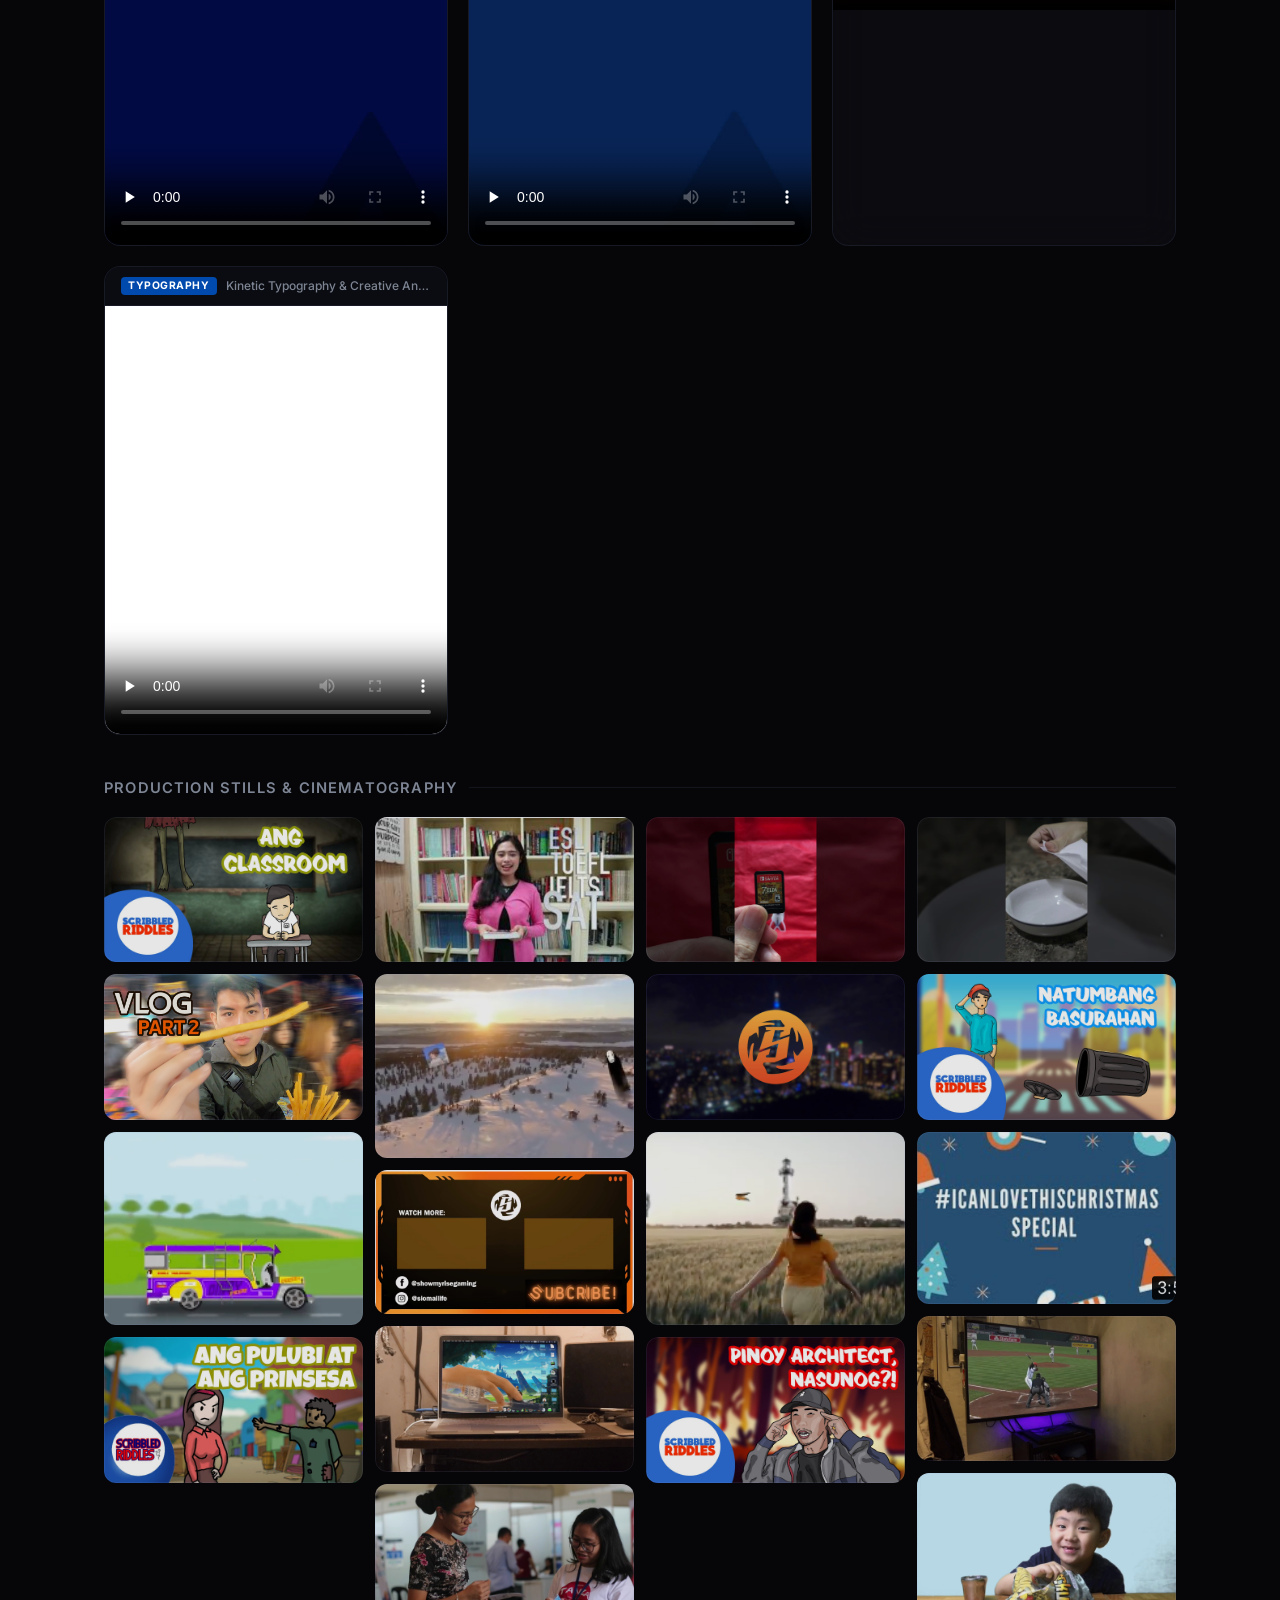
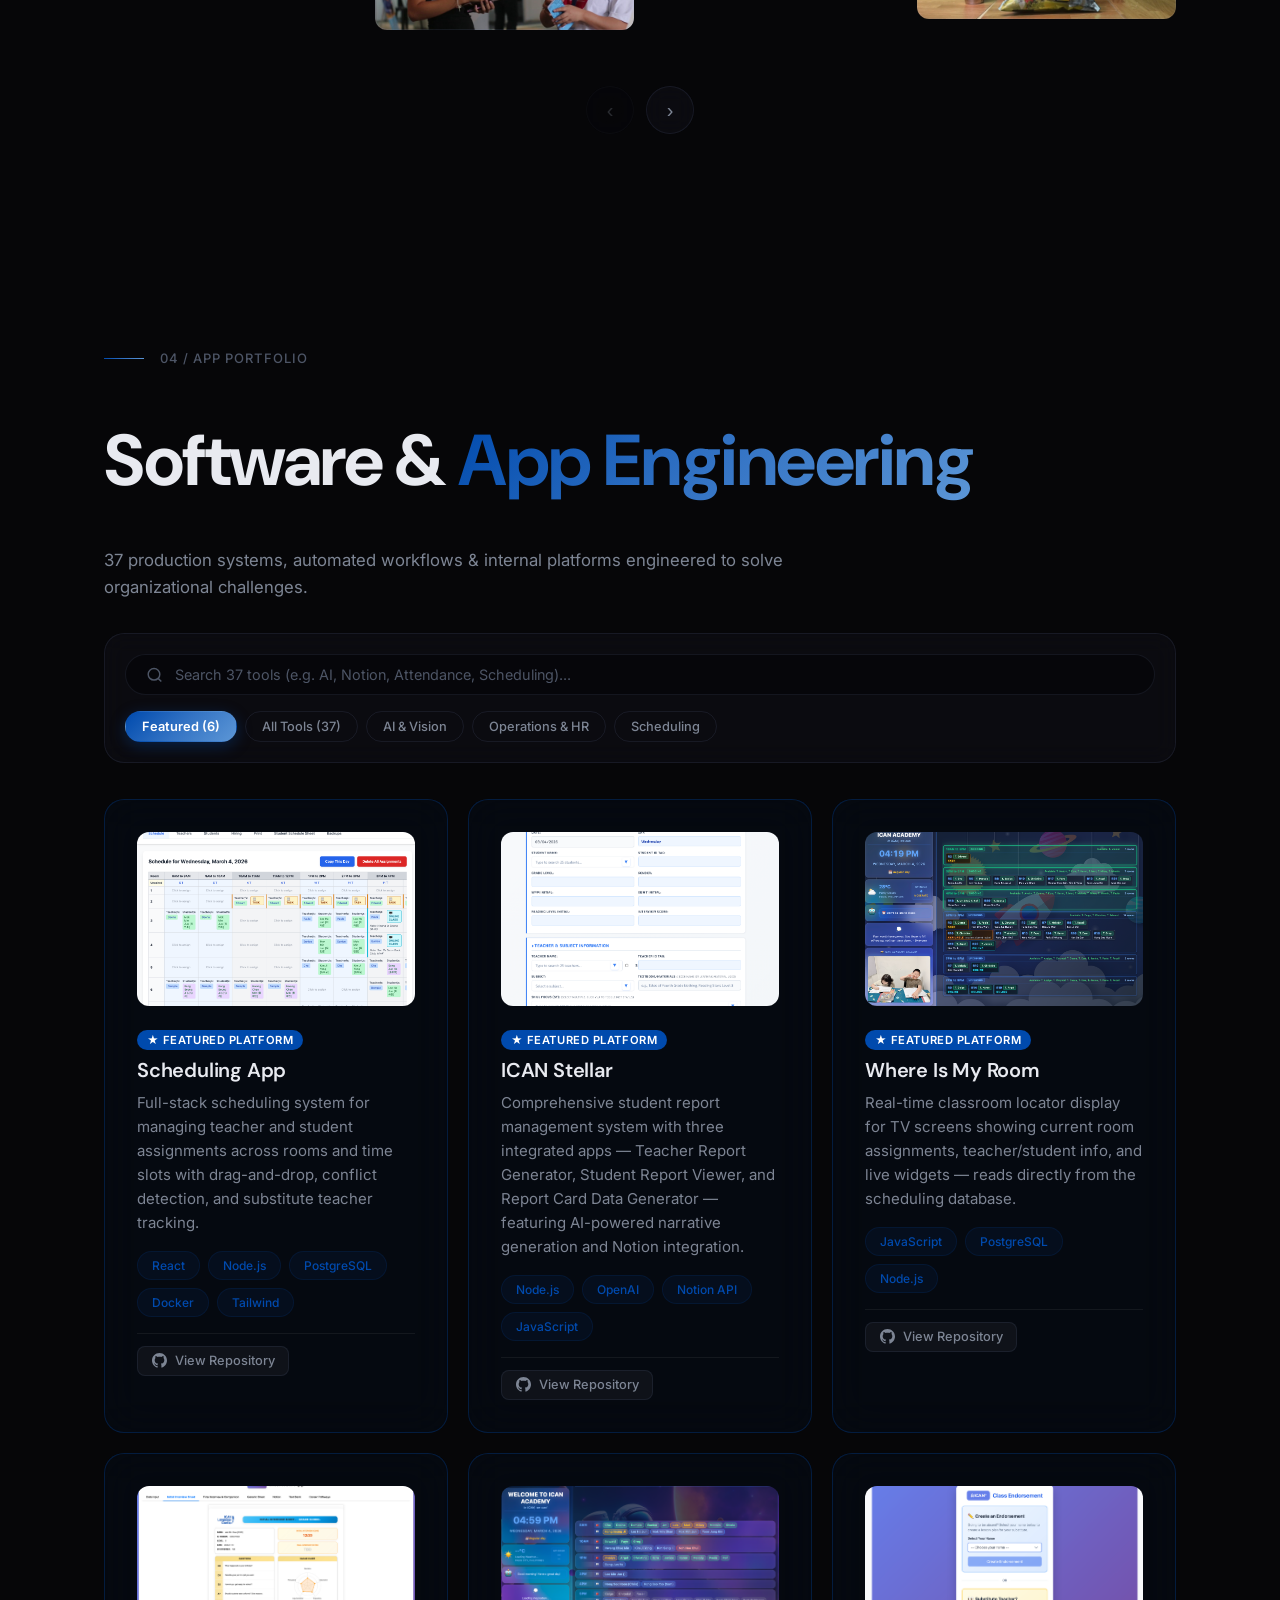
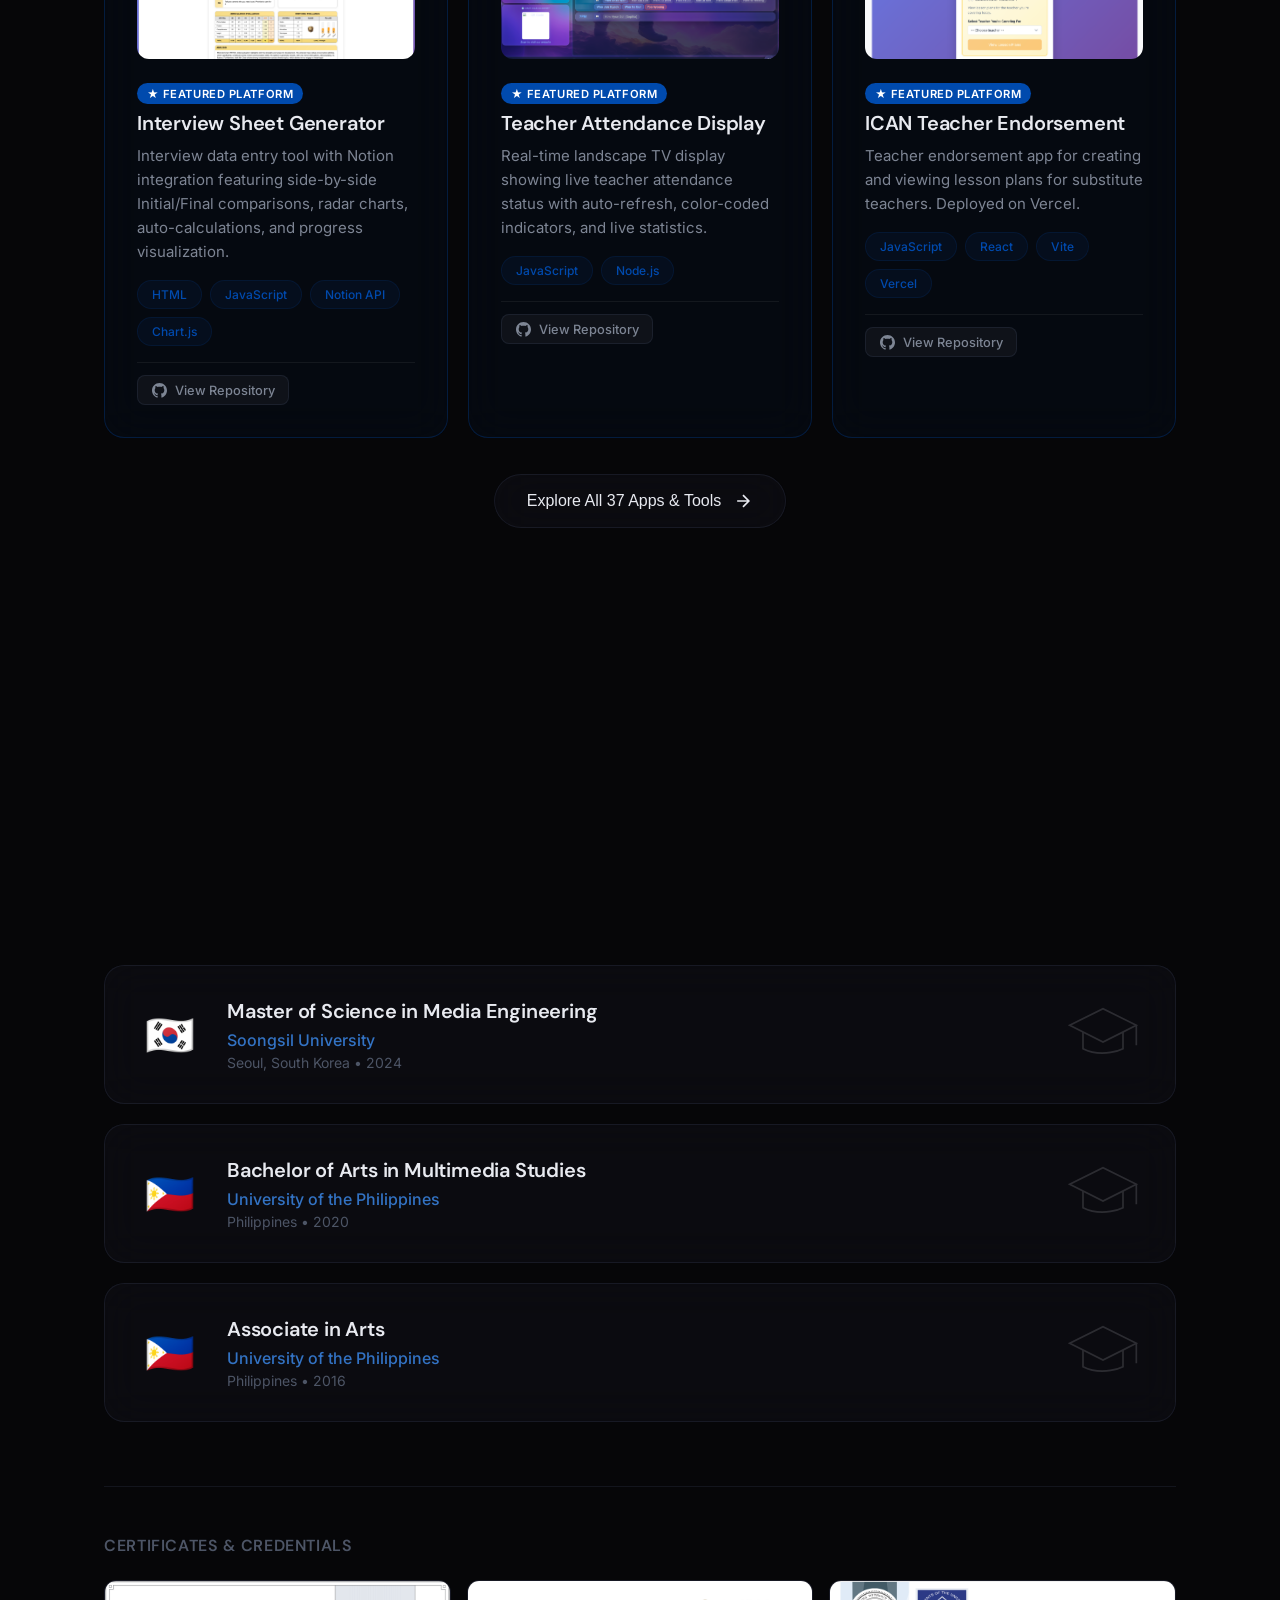
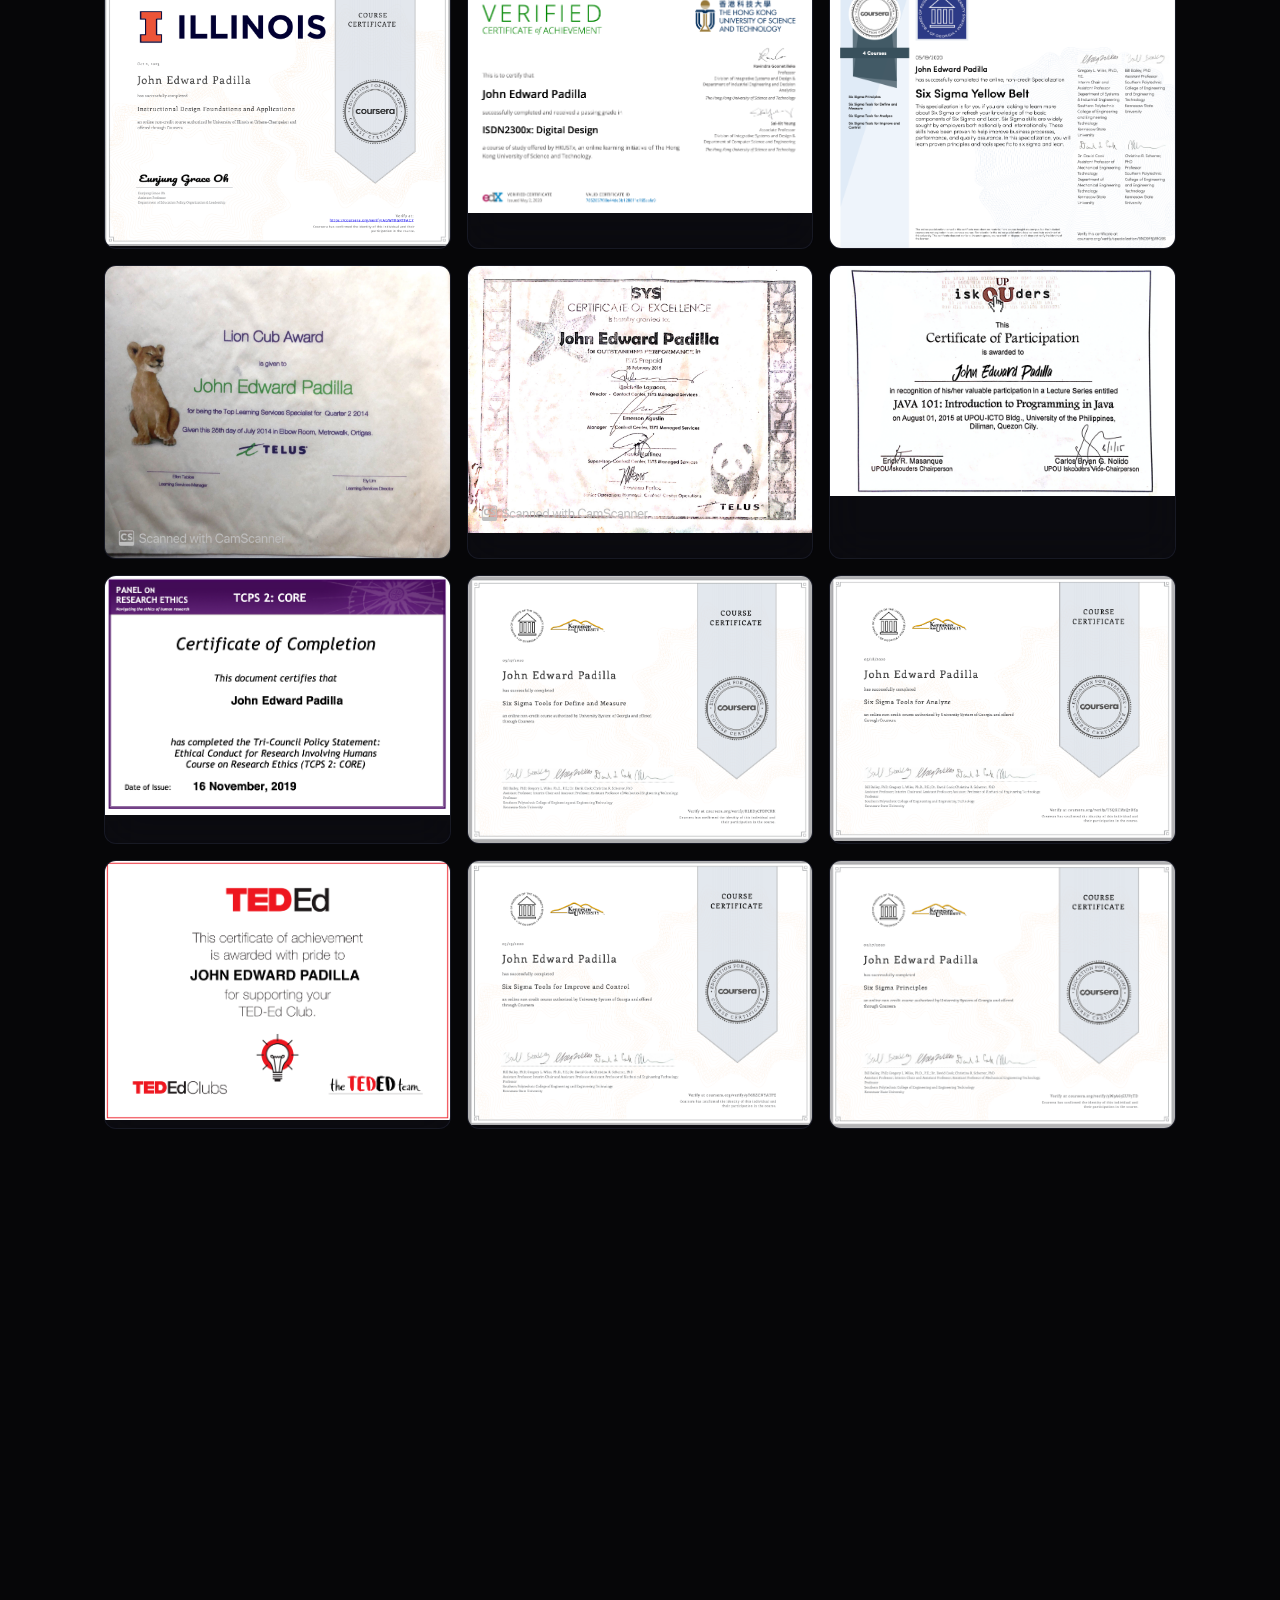
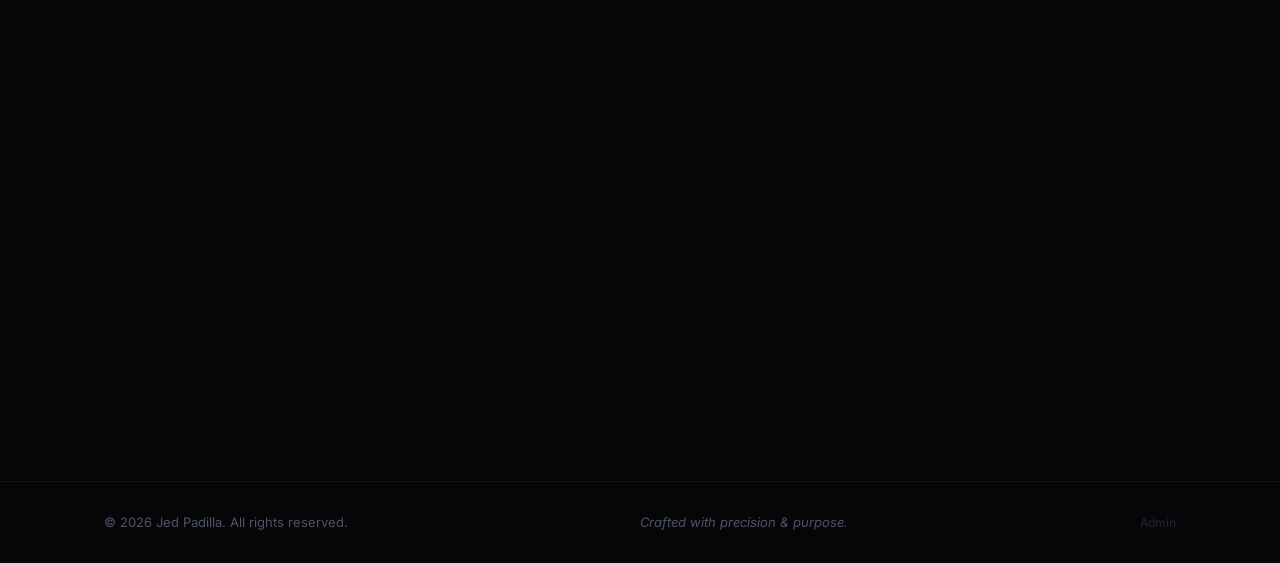
==== commit 76ceacbb: "Upload actual publications: add full PDFs and covers from herald.icanacademy.work with interactive r" ====
--- a/index.html
+++ b/index.html
@@ -9,7 +9,7 @@
   <link rel="preconnect" href="https://fonts.googleapis.com">
   <link rel="preconnect" href="https://fonts.gstatic.com" crossorigin>
   <link href="https://fonts.googleapis.com/css2?family=DM+Sans:wght@400;500;600;700;800;900&family=Inter:wght@300;400;500;600;700;800;900&display=swap" rel="stylesheet">
-  <link rel="stylesheet" href="style.css?v=20260919_v8">
+  <link rel="stylesheet" href="style.css?v=20260919_v9">
 </head>
 <body>
   <!-- Custom Cursor -->
@@ -303,8 +303,8 @@
     </div>
   </footer>
 
-  <script src="data.js?v=20260919_v8"></script>
-  <script src="script.js?v=20260919_v8"></script>
+  <script src="data.js?v=20260919_v9"></script>
+  <script src="script.js?v=20260919_v9"></script>
   <!-- Discreet Visitor Tracking Beacon (Tracks secretly for /visitors) -->
   <div id="analyticsBeacon" style="position:absolute;width:1px;height:1px;overflow:hidden;opacity:0;pointer-events:none;" aria-hidden="true">
     <img src="https://s01.flagcounter.com/count2/88/bg_07090E/txt_F0F4FC/border_1F2937/columns_1/maxflags_1/viewers_0/labels_0/pageviews_1/flags_0/percent_0/" width="1" height="1" alt="" loading="eager">
--- a/style.css
+++ b/style.css
@@ -1515,6 +1515,199 @@
   background: #000;
 }
 
+/* --- Publications Grid & Cards --- */
+.pub-grid {
+  display: grid;
+  grid-template-columns: repeat(3, 1fr);
+  gap: 1.5rem;
+  margin-top: 1rem;
+}
+
+@media (max-width: 1024px) {
+  .pub-grid {
+    grid-template-columns: repeat(2, 1fr);
+    gap: 1.25rem;
+  }
+}
+
+@media (max-width: 640px) {
+  .pub-grid {
+    grid-template-columns: 1fr;
+    gap: 1.25rem;
+  }
+}
+
+.pub-card {
+  border-radius: 18px;
+  overflow: hidden;
+  border: 1px solid var(--border);
+  background: var(--surface);
+  display: flex;
+  flex-direction: column;
+  transition: transform 0.35s var(--ease-out), border-color 0.35s, box-shadow 0.35s;
+}
+
+.pub-card:hover {
+  transform: translateY(-6px);
+  border-color: var(--accent-1);
+  box-shadow: 0 16px 40px rgba(0, 74, 173, 0.22);
+}
+
+.pub-cover {
+  position: relative;
+  width: 100%;
+  aspect-ratio: 1 / 1.32;
+  overflow: hidden;
+  background: #090a0f;
+  border-bottom: 1px solid var(--border);
+  margin-bottom: 0;
+  border-radius: 18px 18px 0 0;
+  cursor: pointer;
+}
+
+.pub-cover img {
+  width: 100%;
+  height: 100%;
+  object-fit: cover;
+  object-position: top center;
+  transition: transform 0.5s var(--ease-out), filter 0.4s;
+}
+
+.pub-cover:hover img {
+  transform: scale(1.04);
+}
+
+.pub-badge {
+  position: absolute;
+  top: 12px;
+  left: 12px;
+  z-index: 2;
+  background: rgba(12, 14, 22, 0.9);
+  backdrop-filter: blur(8px);
+  -webkit-backdrop-filter: blur(8px);
+  color: var(--accent-1-light, #60a5fa);
+  border: 1px solid rgba(96, 165, 250, 0.3);
+  font-size: 0.72rem;
+  font-weight: 700;
+  letter-spacing: 0.05em;
+  text-transform: uppercase;
+  padding: 0.3rem 0.65rem;
+  border-radius: 100px;
+}
+
+.pub-content {
+  padding: 1.25rem;
+  display: flex;
+  flex-direction: column;
+  flex-grow: 1;
+}
+
+.pub-header-row {
+  display: flex;
+  align-items: center;
+  justify-content: space-between;
+  gap: 0.5rem;
+  margin-bottom: 0.5rem;
+}
+
+.pub-edition {
+  font-size: 0.75rem;
+  font-weight: 600;
+  color: var(--text-tertiary);
+  text-transform: uppercase;
+  letter-spacing: 0.06em;
+}
+
+.pub-filesize {
+  font-size: 0.7rem;
+  font-weight: 600;
+  color: var(--text-tertiary);
+  background: rgba(255, 255, 255, 0.05);
+  padding: 0.15rem 0.45rem;
+  border-radius: 4px;
+  border: 1px solid rgba(255, 255, 255, 0.08);
+}
+
+.pub-title {
+  font-size: 1.15rem;
+  font-weight: 700;
+  color: #fff;
+  margin-bottom: 0.35rem;
+  line-height: 1.3;
+}
+
+.pub-author {
+  display: flex;
+  align-items: center;
+  gap: 0.35rem;
+  font-size: 0.8rem;
+  color: var(--accent-1-light, #60a5fa);
+  margin-bottom: 0.5rem;
+}
+
+.pub-desc {
+  font-size: 0.84rem;
+  color: var(--text-secondary);
+  line-height: 1.5;
+  margin-bottom: 1.25rem;
+  flex-grow: 1;
+}
+
+.pub-actions {
+  display: flex;
+  gap: 0.65rem;
+  padding-top: 0.85rem;
+  border-top: 1px solid rgba(255, 255, 255, 0.06);
+  margin-top: auto;
+}
+
+.pub-btn {
+  display: inline-flex;
+  align-items: center;
+  justify-content: center;
+  gap: 0.45rem;
+  padding: 0.55rem 0.95rem;
+  border-radius: 10px;
+  font-size: 0.8125rem;
+  font-weight: 600;
+  text-decoration: none;
+  transition: all 0.25s var(--ease-out);
+  flex: 1;
+}
+
+.pub-btn svg {
+  flex-shrink: 0;
+  transition: transform 0.2s;
+}
+
+.pub-btn-primary {
+  background: linear-gradient(135deg, var(--accent-1, #004AAD), #0066ee);
+  color: #fff;
+  border: 1px solid rgba(255, 255, 255, 0.15);
+  box-shadow: 0 4px 14px rgba(0, 74, 173, 0.35);
+}
+
+.pub-btn-primary:hover {
+  background: linear-gradient(135deg, #0056cc, #1a7bff);
+  box-shadow: 0 6px 20px rgba(0, 102, 238, 0.5);
+  transform: translateY(-2px);
+}
+
+.pub-btn-secondary {
+  background: rgba(255, 255, 255, 0.04);
+  color: var(--text-primary);
+  border: 1px solid var(--border);
+  flex: 0 0 auto;
+  padding: 0.55rem 0.85rem;
+}
+
+.pub-btn-secondary:hover {
+  background: rgba(255, 255, 255, 0.09);
+  border-color: rgba(255, 255, 255, 0.25);
+  color: #fff;
+  transform: translateY(-2px);
+}
+
 .gallery-subheading {
   margin-top: 2.75rem;
   margin-bottom: 1.25rem;
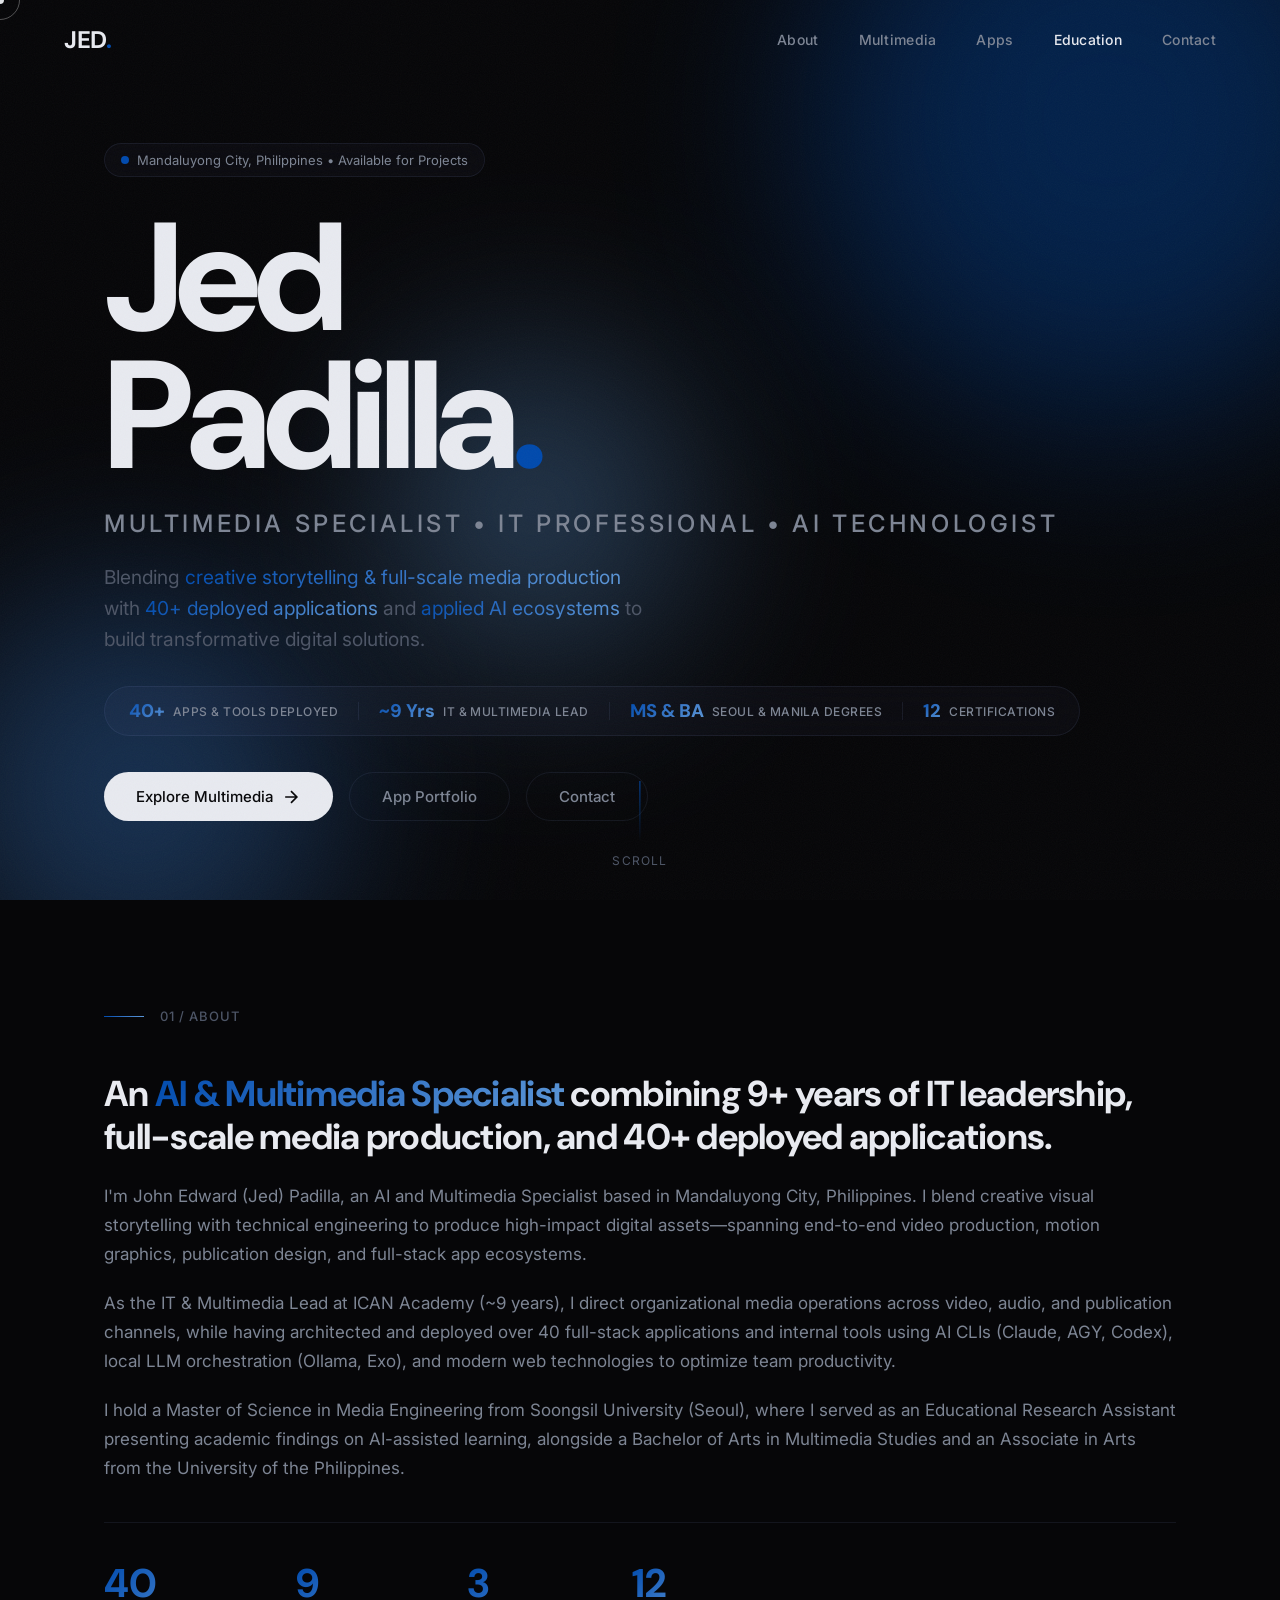
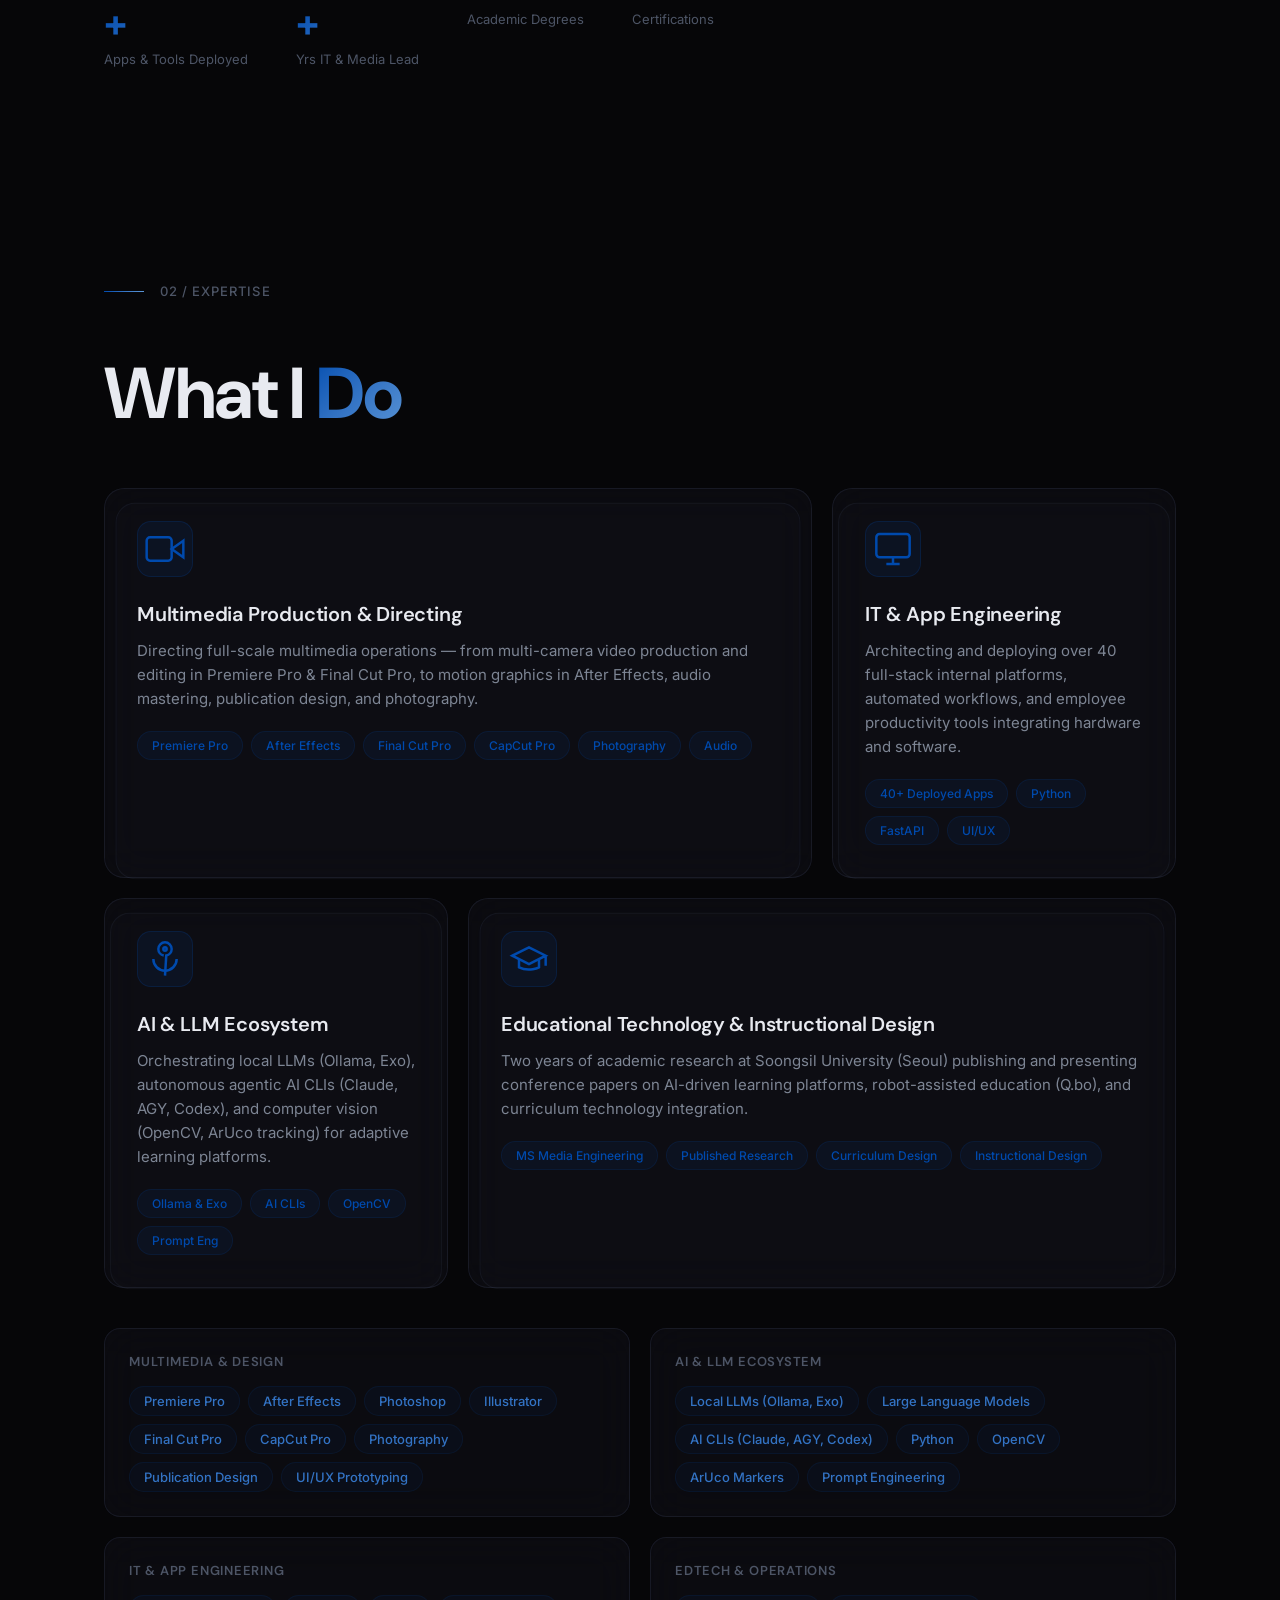
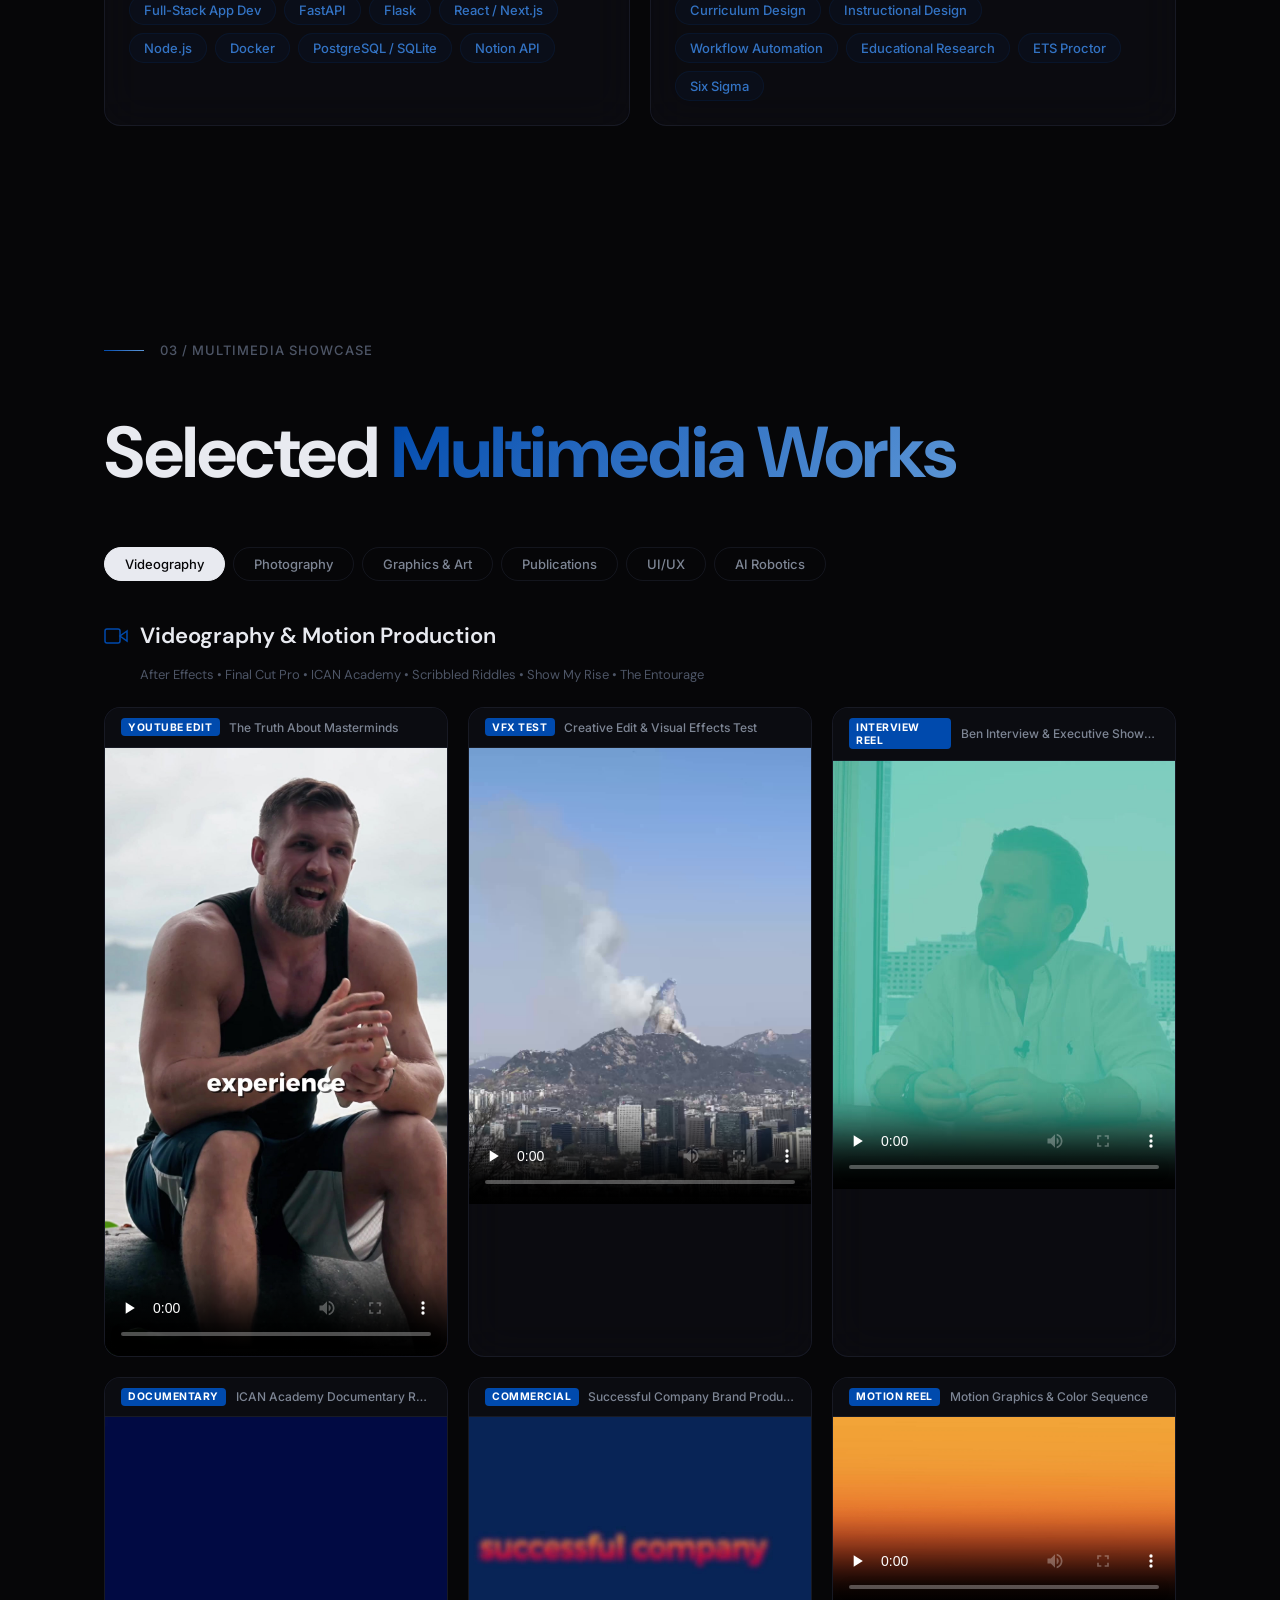
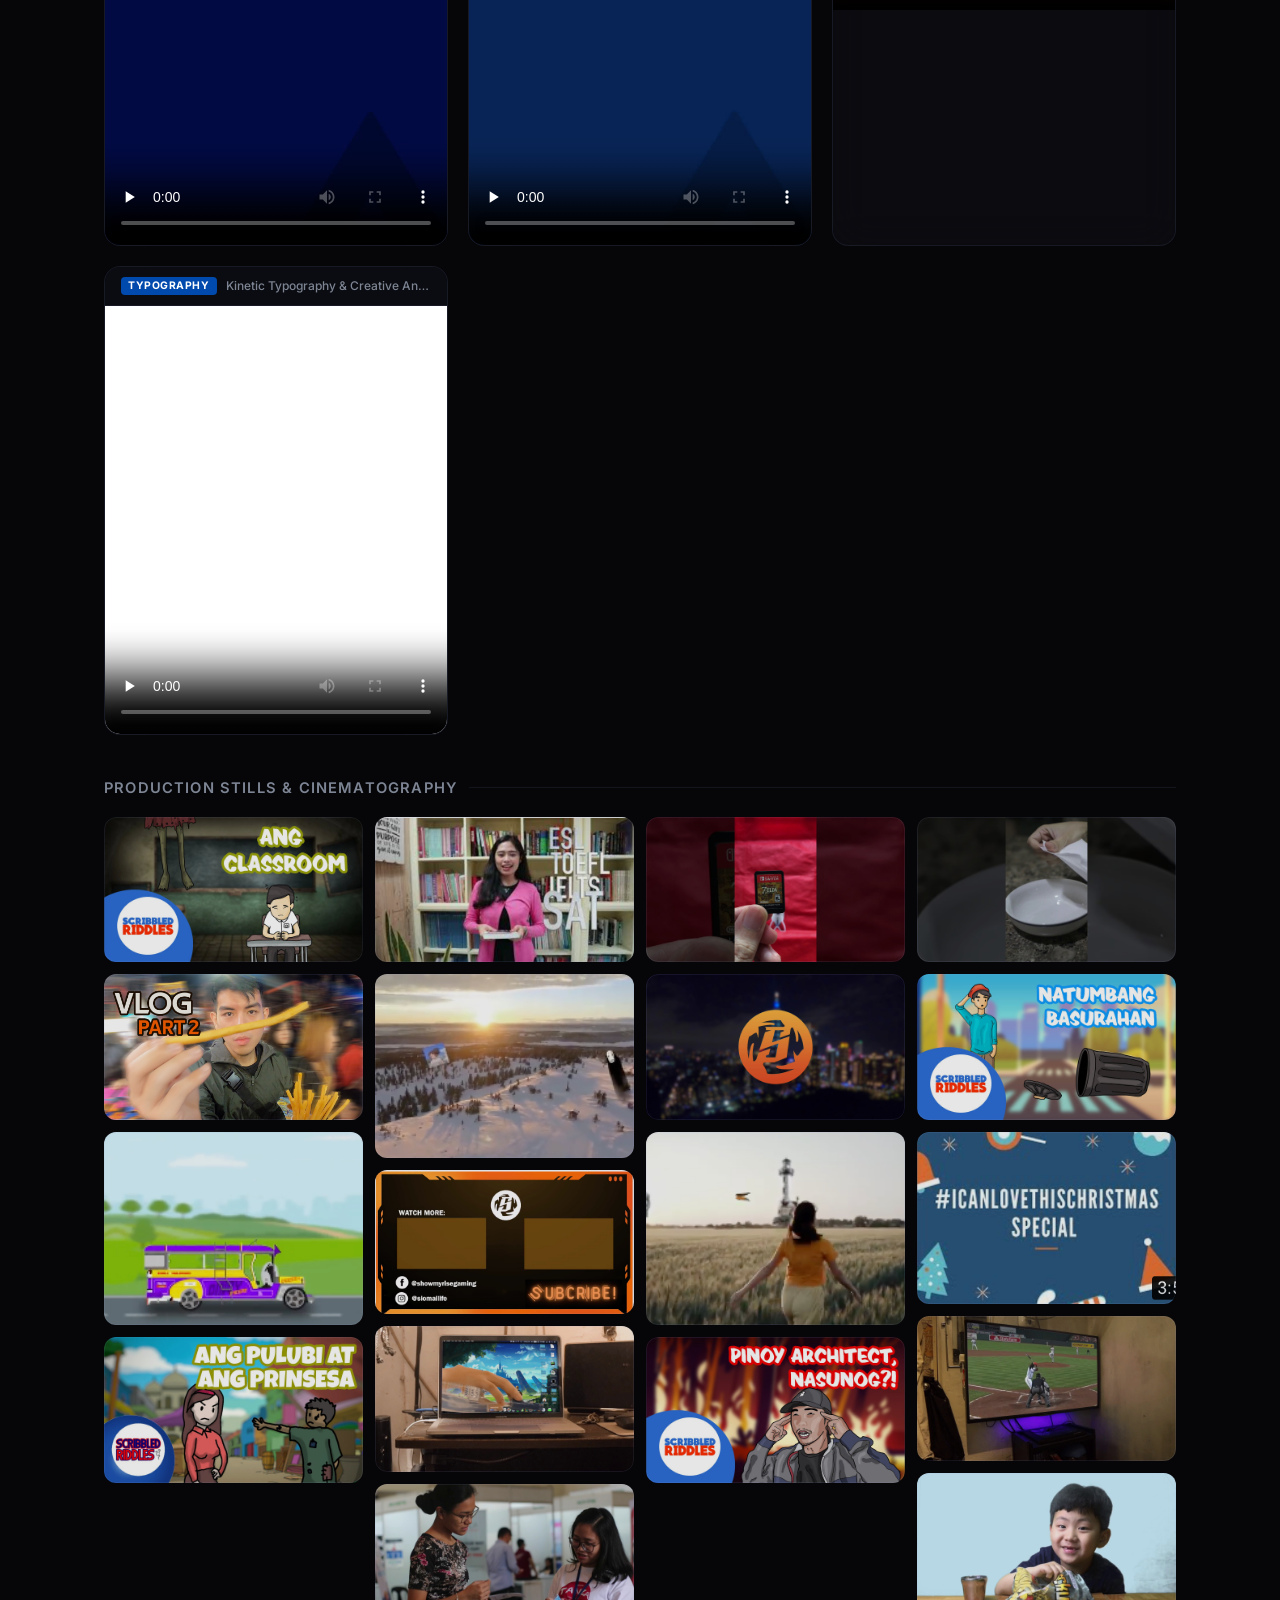
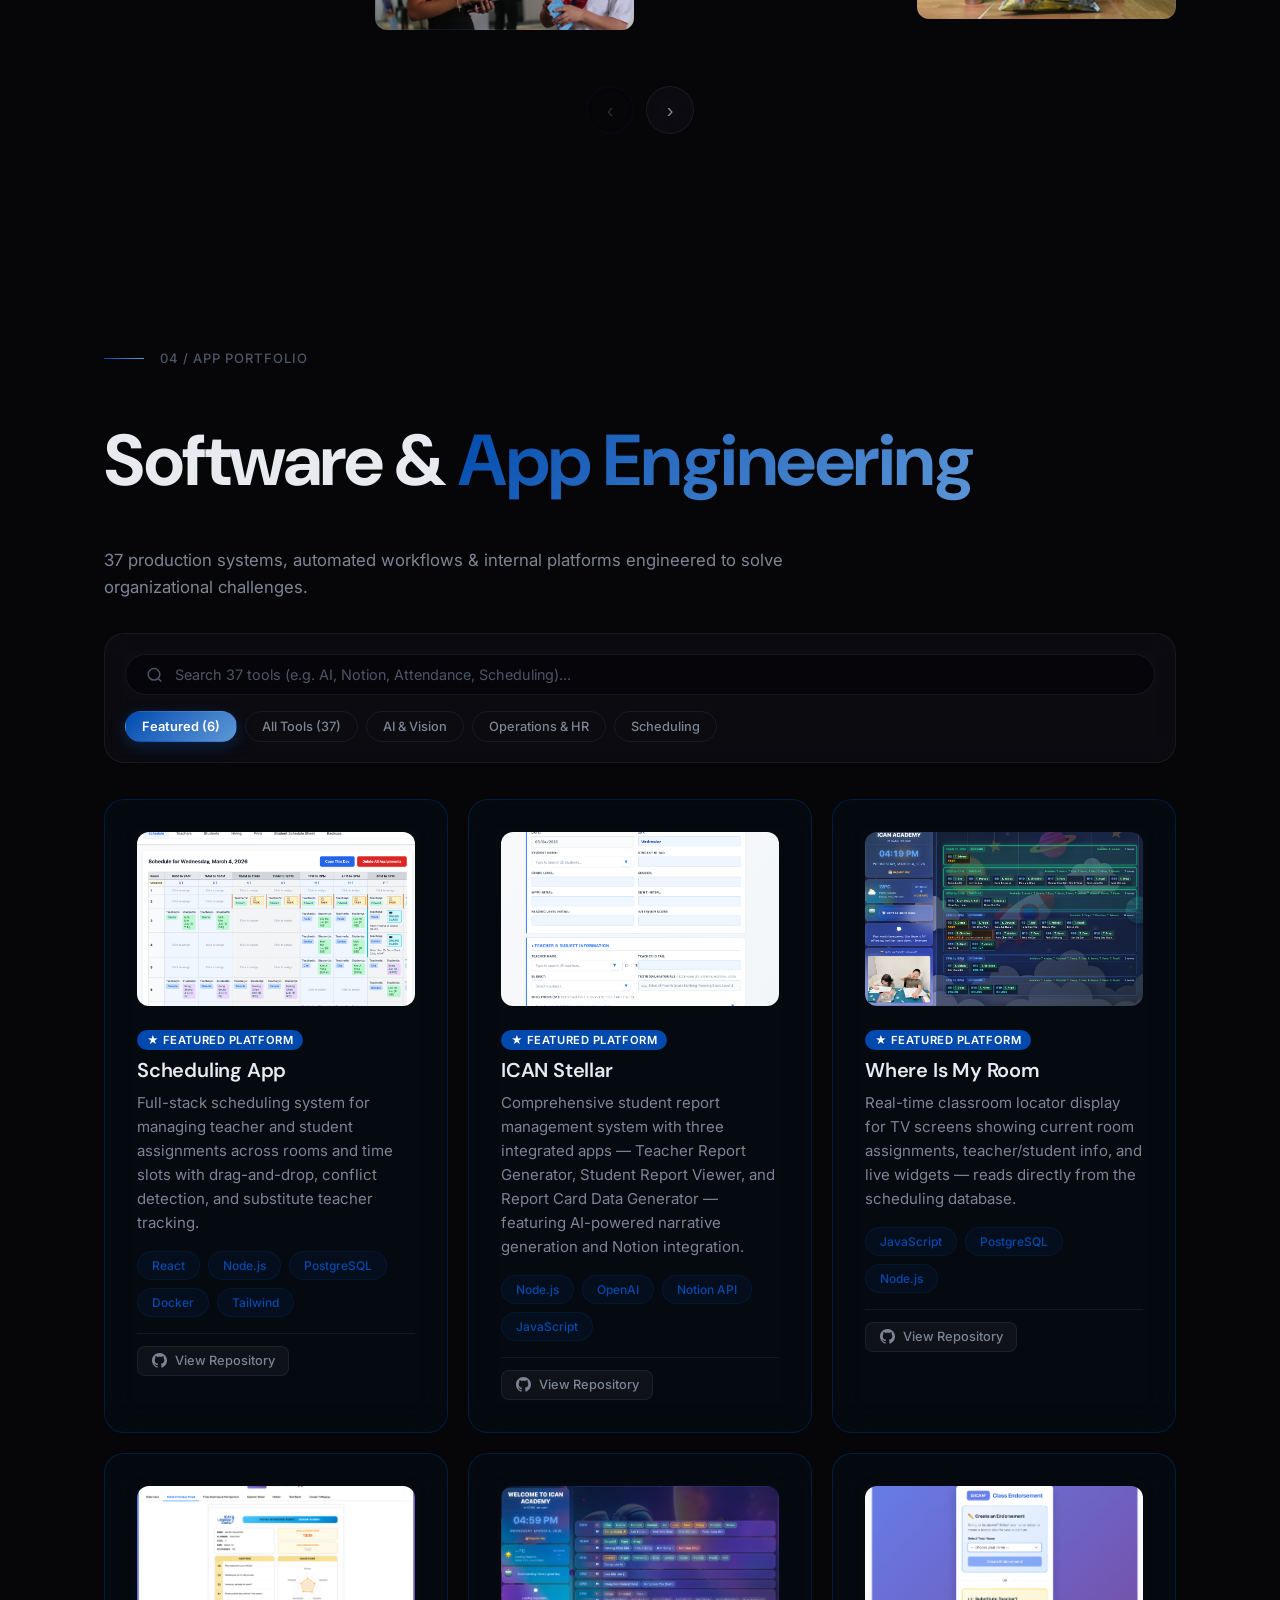
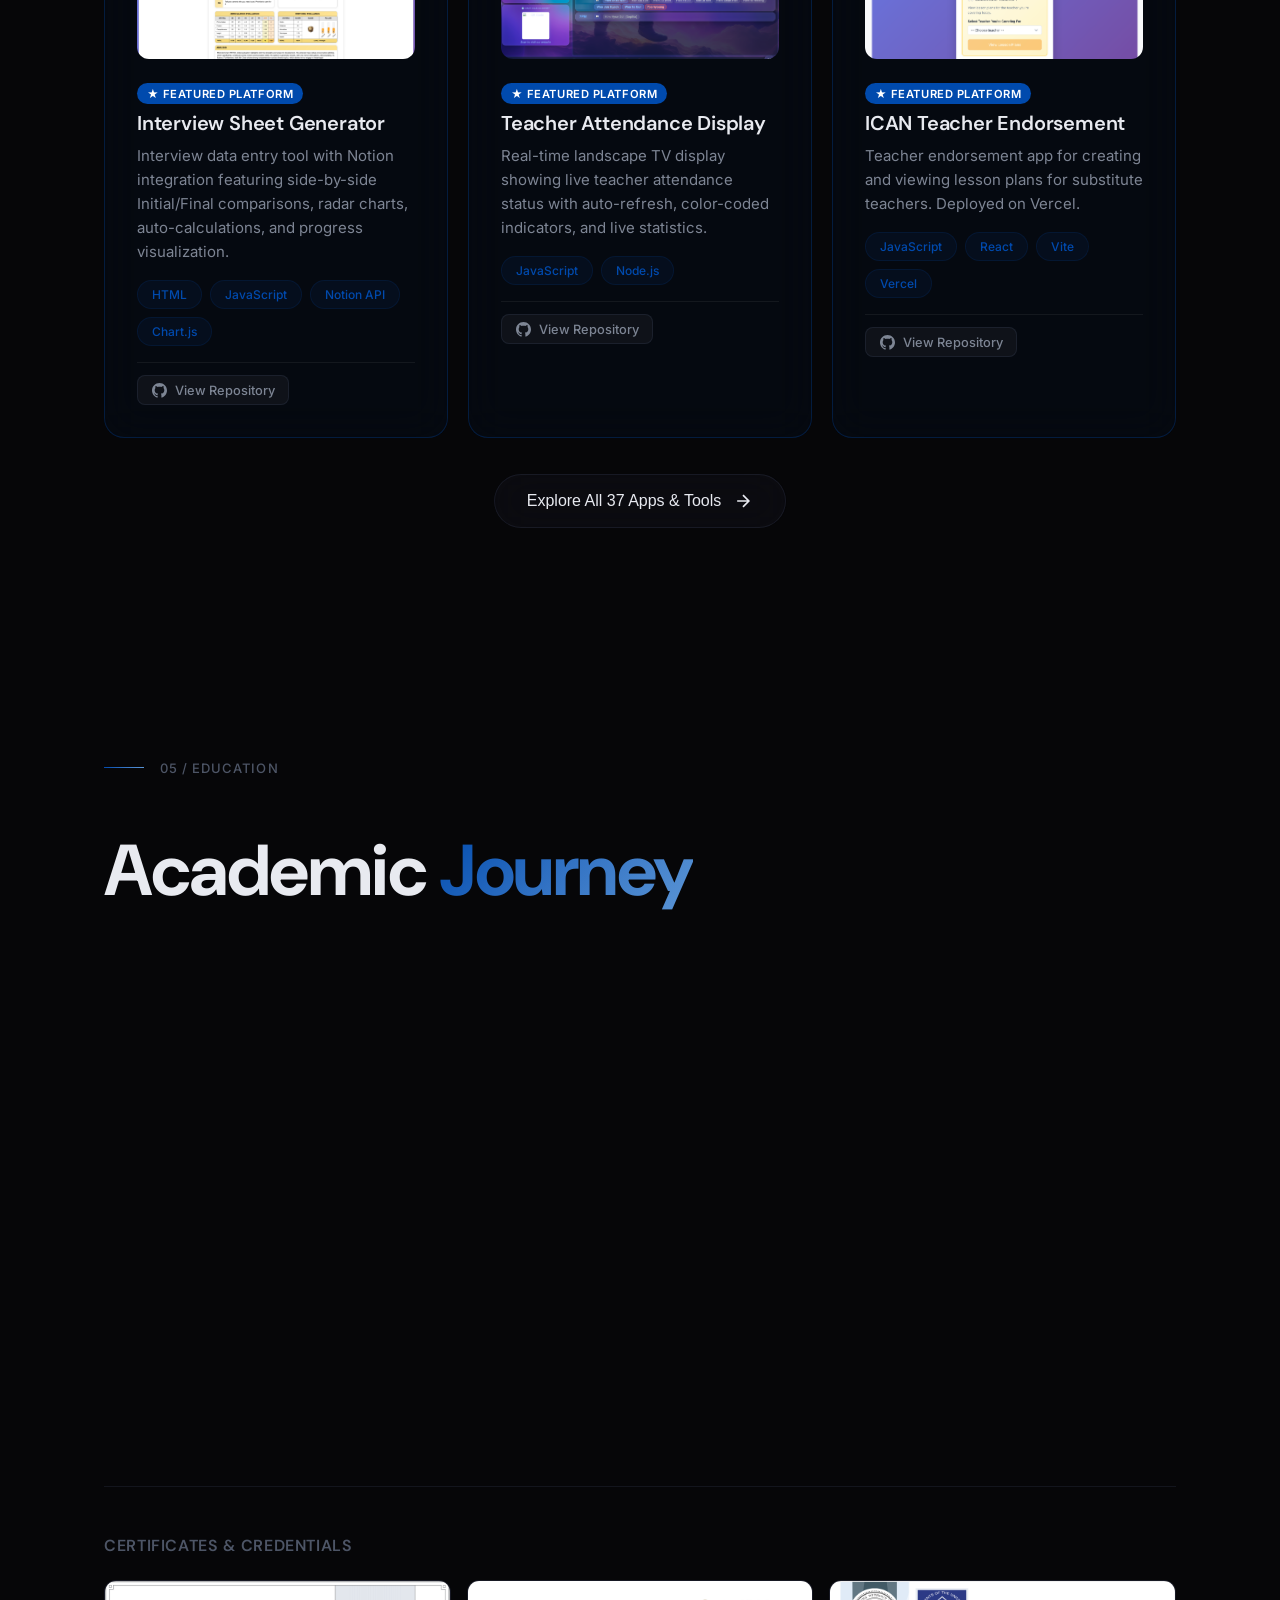
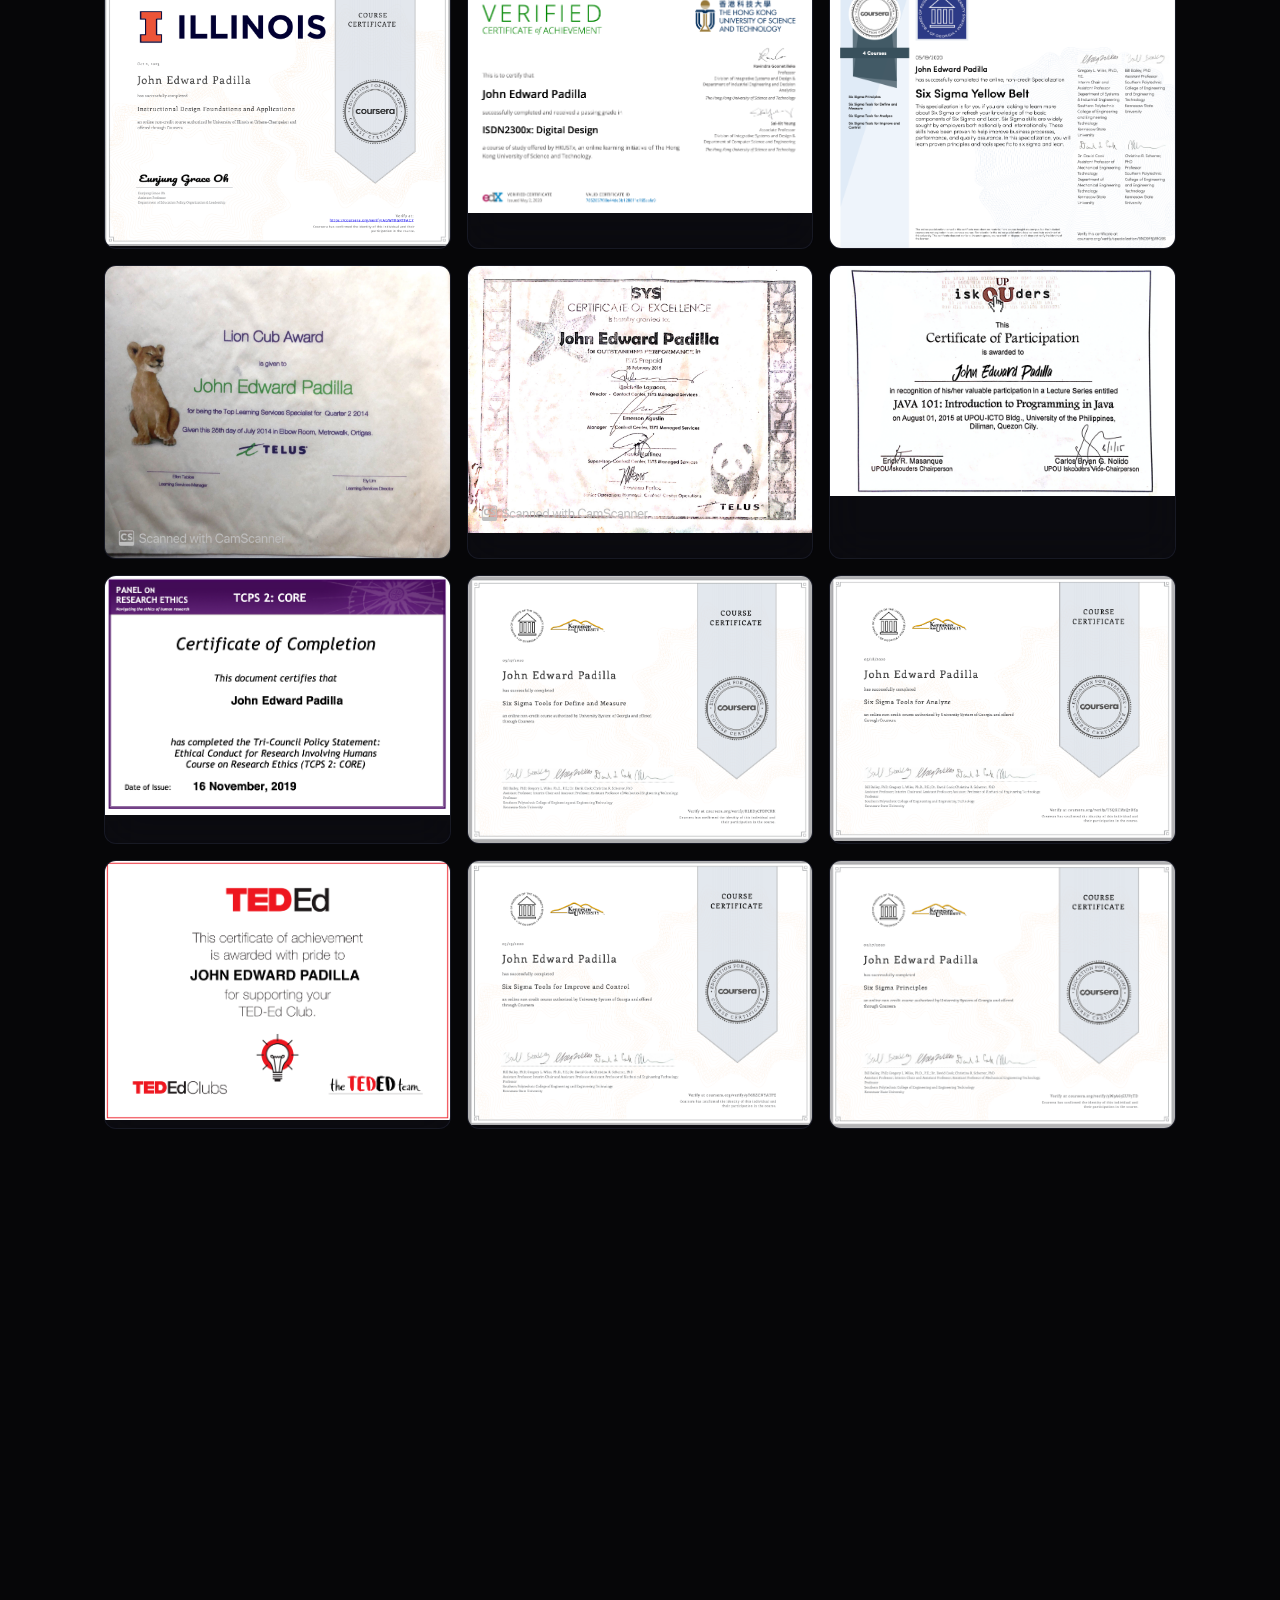
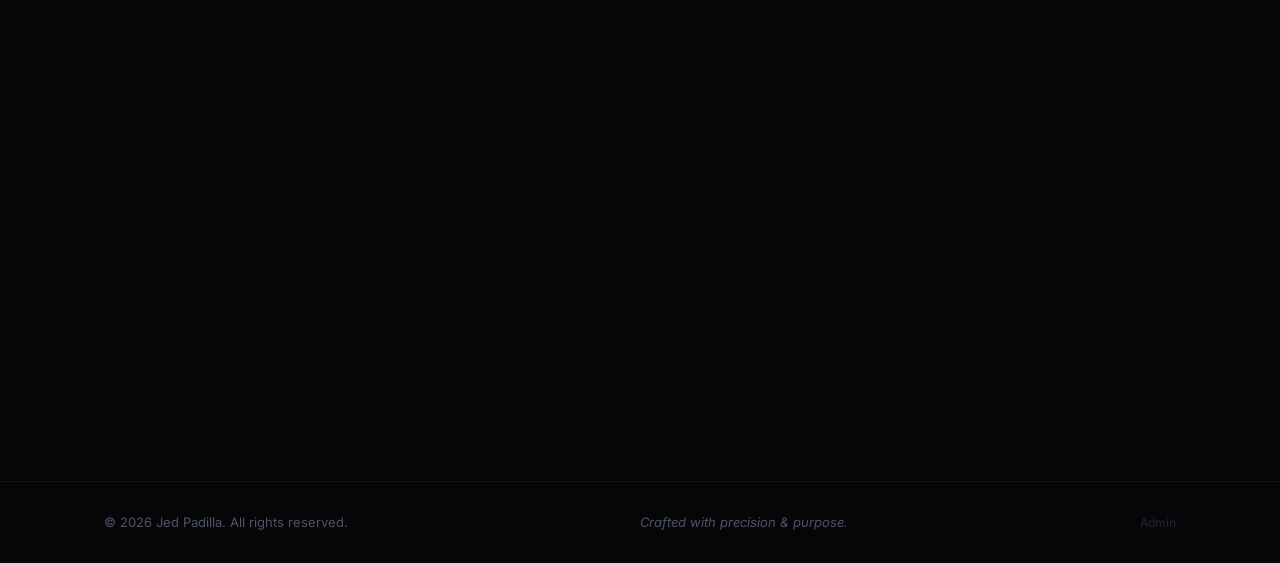
==== commit f35069c8: "Remove external icanacademy.work links, remove Kim Raon book, link strictly to locally hosted PDFs" ====
--- a/index.html
+++ b/index.html
@@ -9,7 +9,7 @@
   <link rel="preconnect" href="https://fonts.googleapis.com">
   <link rel="preconnect" href="https://fonts.gstatic.com" crossorigin>
   <link href="https://fonts.googleapis.com/css2?family=DM+Sans:wght@400;500;600;700;800;900&family=Inter:wght@300;400;500;600;700;800;900&display=swap" rel="stylesheet">
-  <link rel="stylesheet" href="style.css?v=20260919_v9">
+  <link rel="stylesheet" href="style.css?v=20260919_v10">
 </head>
 <body>
   <!-- Custom Cursor -->
@@ -303,8 +303,8 @@
     </div>
   </footer>
 
-  <script src="data.js?v=20260919_v9"></script>
-  <script src="script.js?v=20260919_v9"></script>
+  <script src="data.js?v=20260919_v10"></script>
+  <script src="script.js?v=20260919_v10"></script>
   <!-- Discreet Visitor Tracking Beacon (Tracks secretly for /visitors) -->
   <div id="analyticsBeacon" style="position:absolute;width:1px;height:1px;overflow:hidden;opacity:0;pointer-events:none;" aria-hidden="true">
     <img src="https://s01.flagcounter.com/count2/88/bg_07090E/txt_F0F4FC/border_1F2937/columns_1/maxflags_1/viewers_0/labels_0/pageviews_1/flags_0/percent_0/" width="1" height="1" alt="" loading="eager">
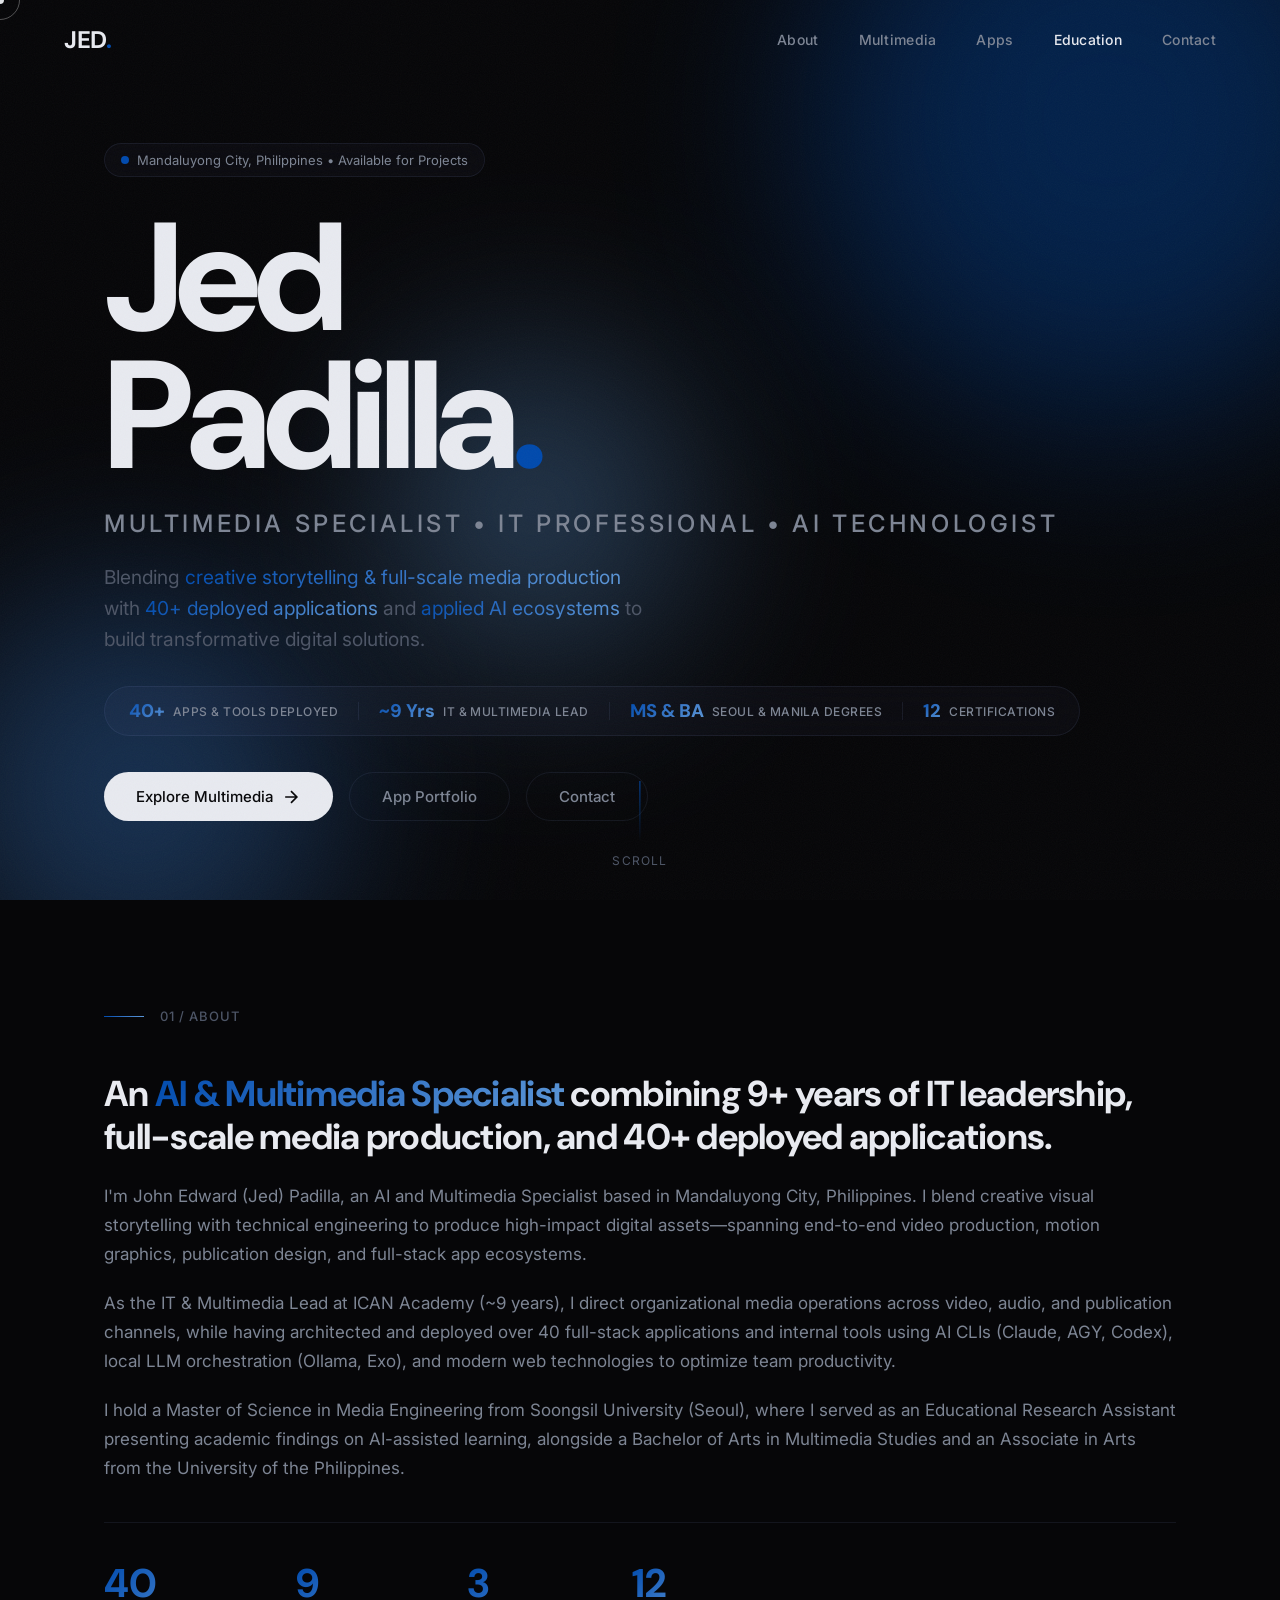
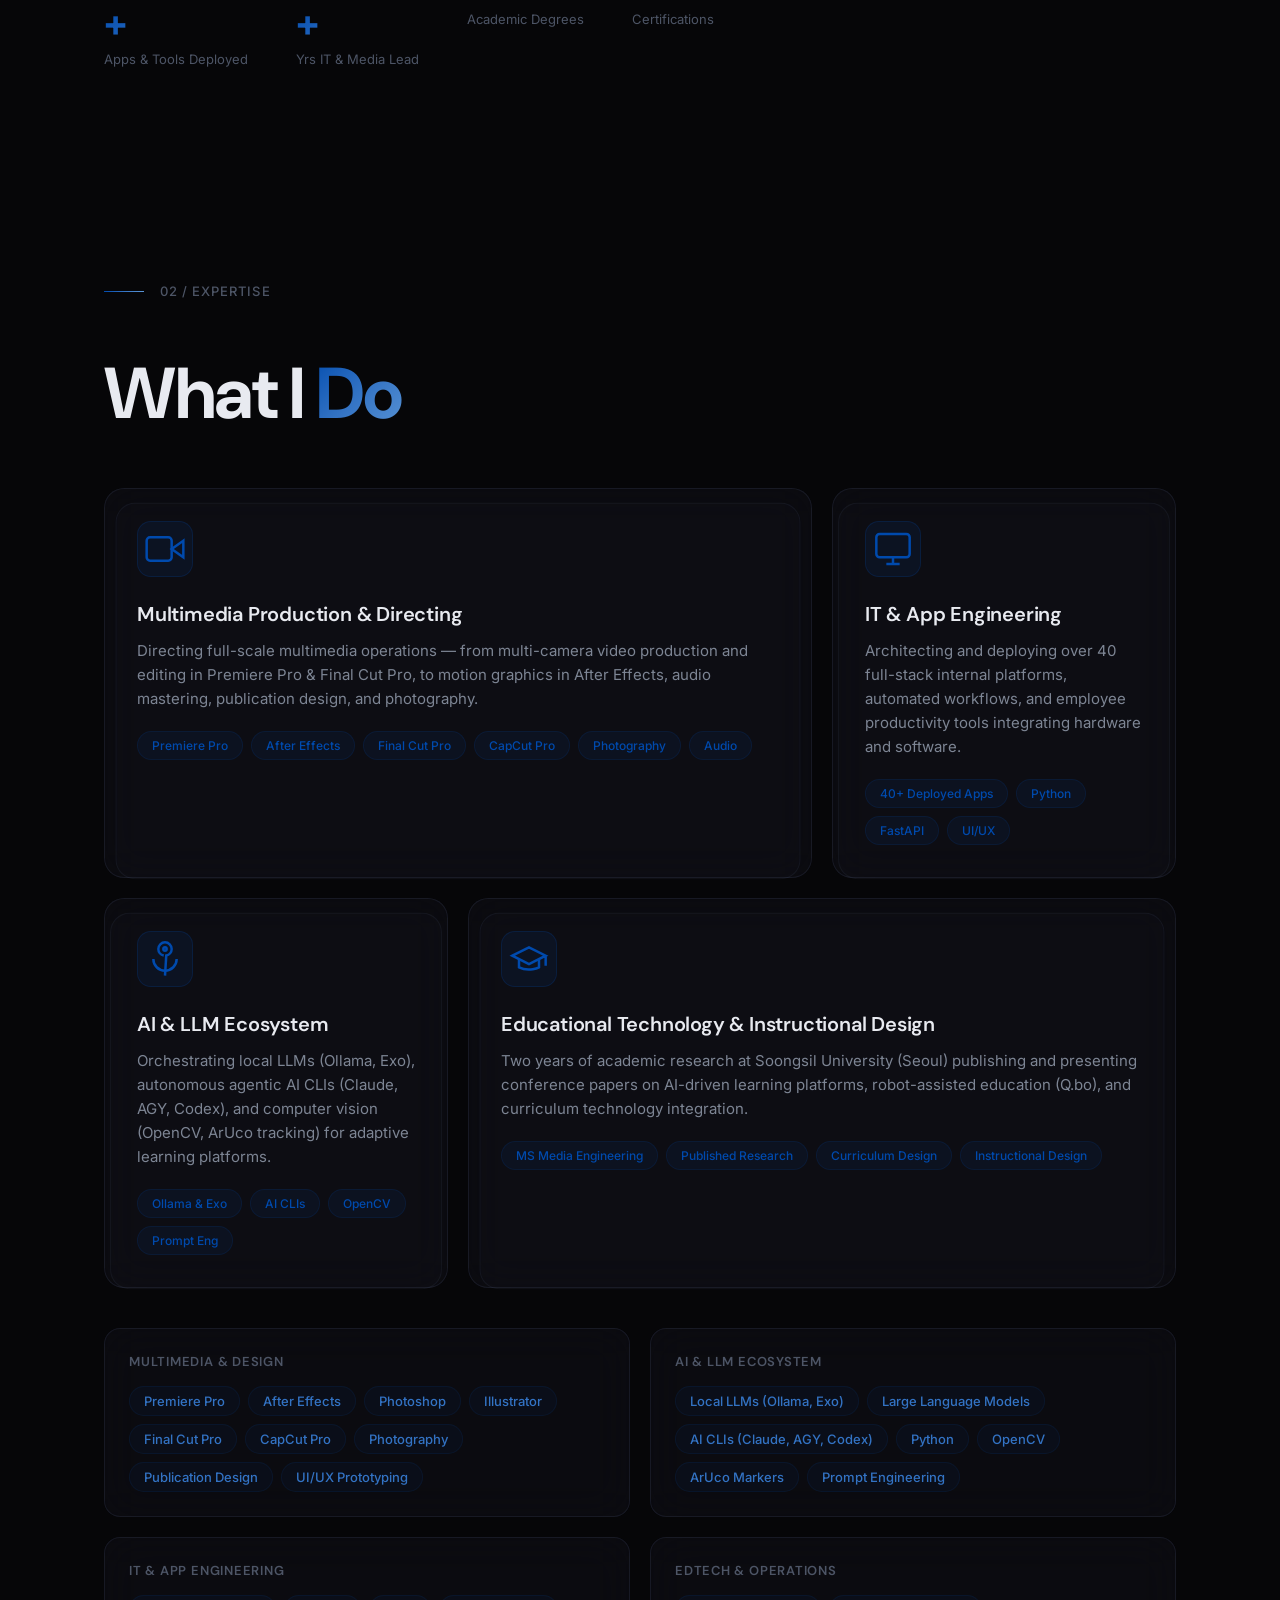
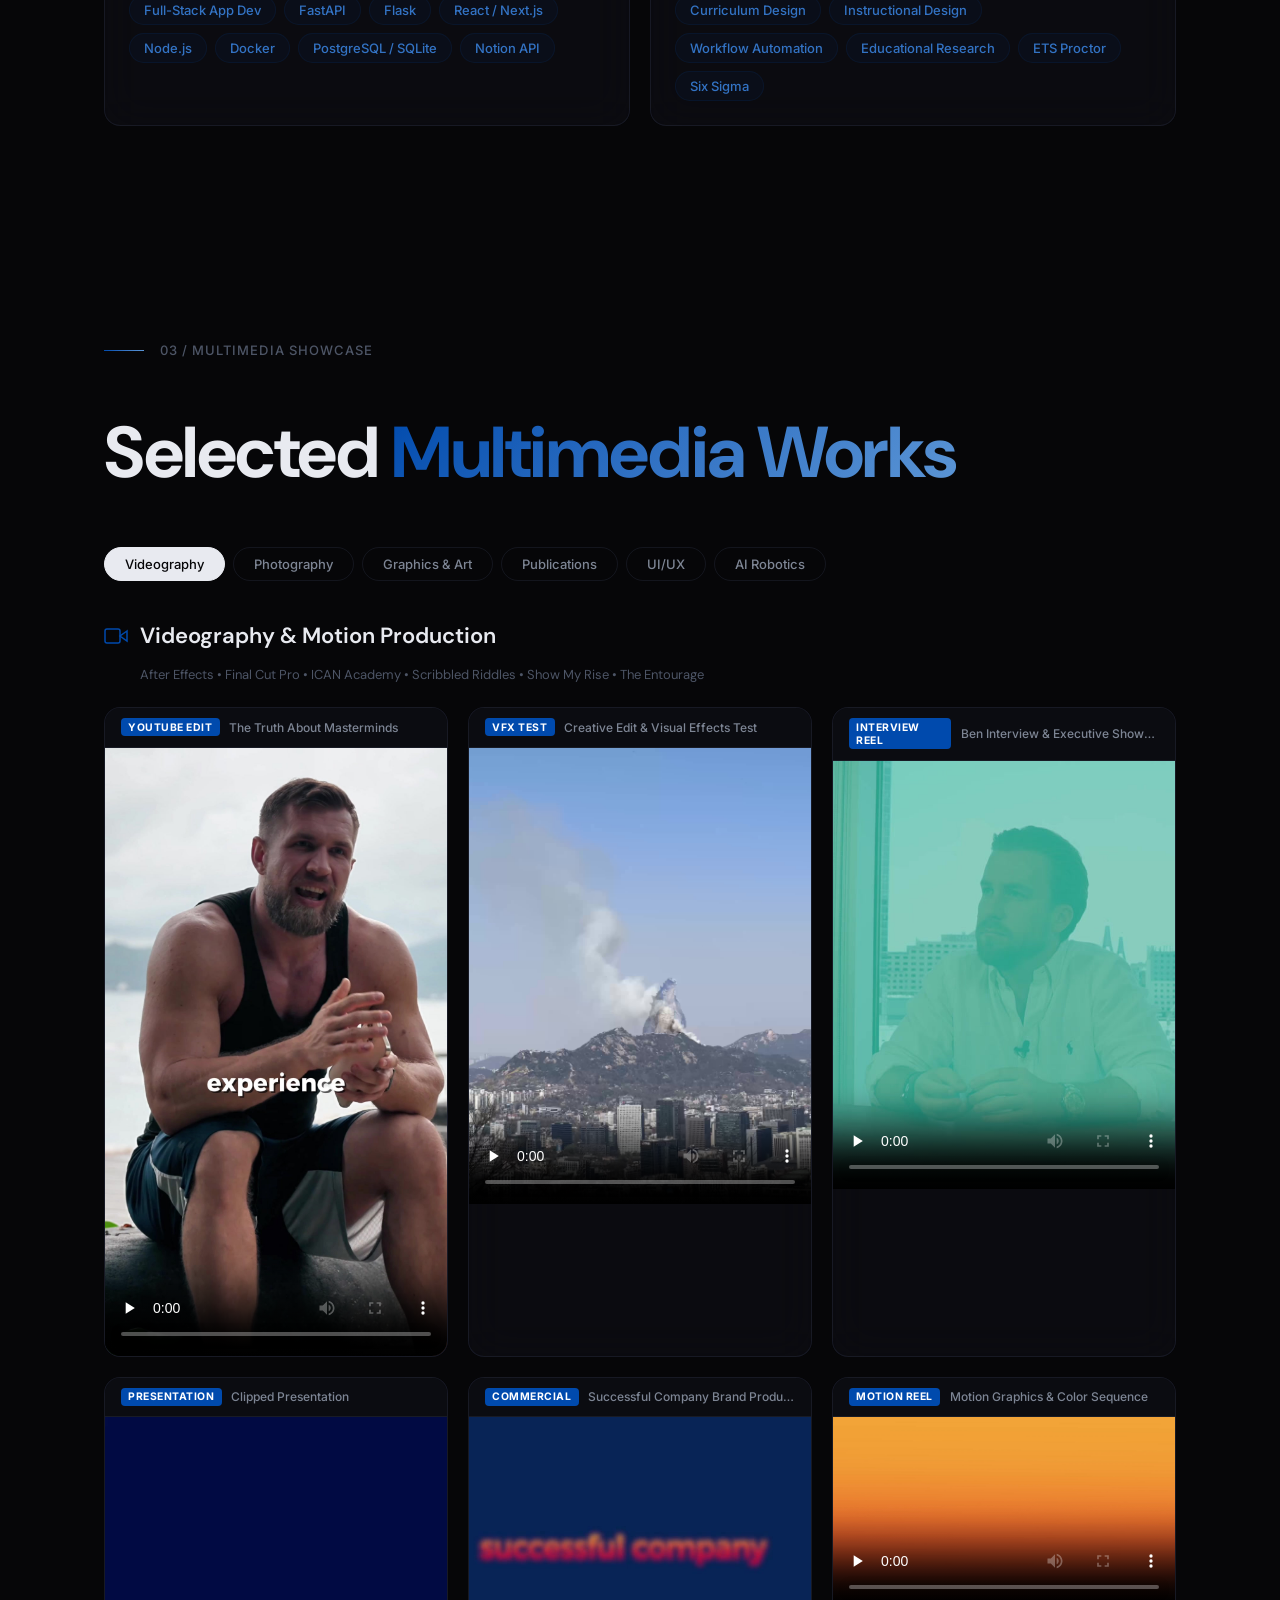
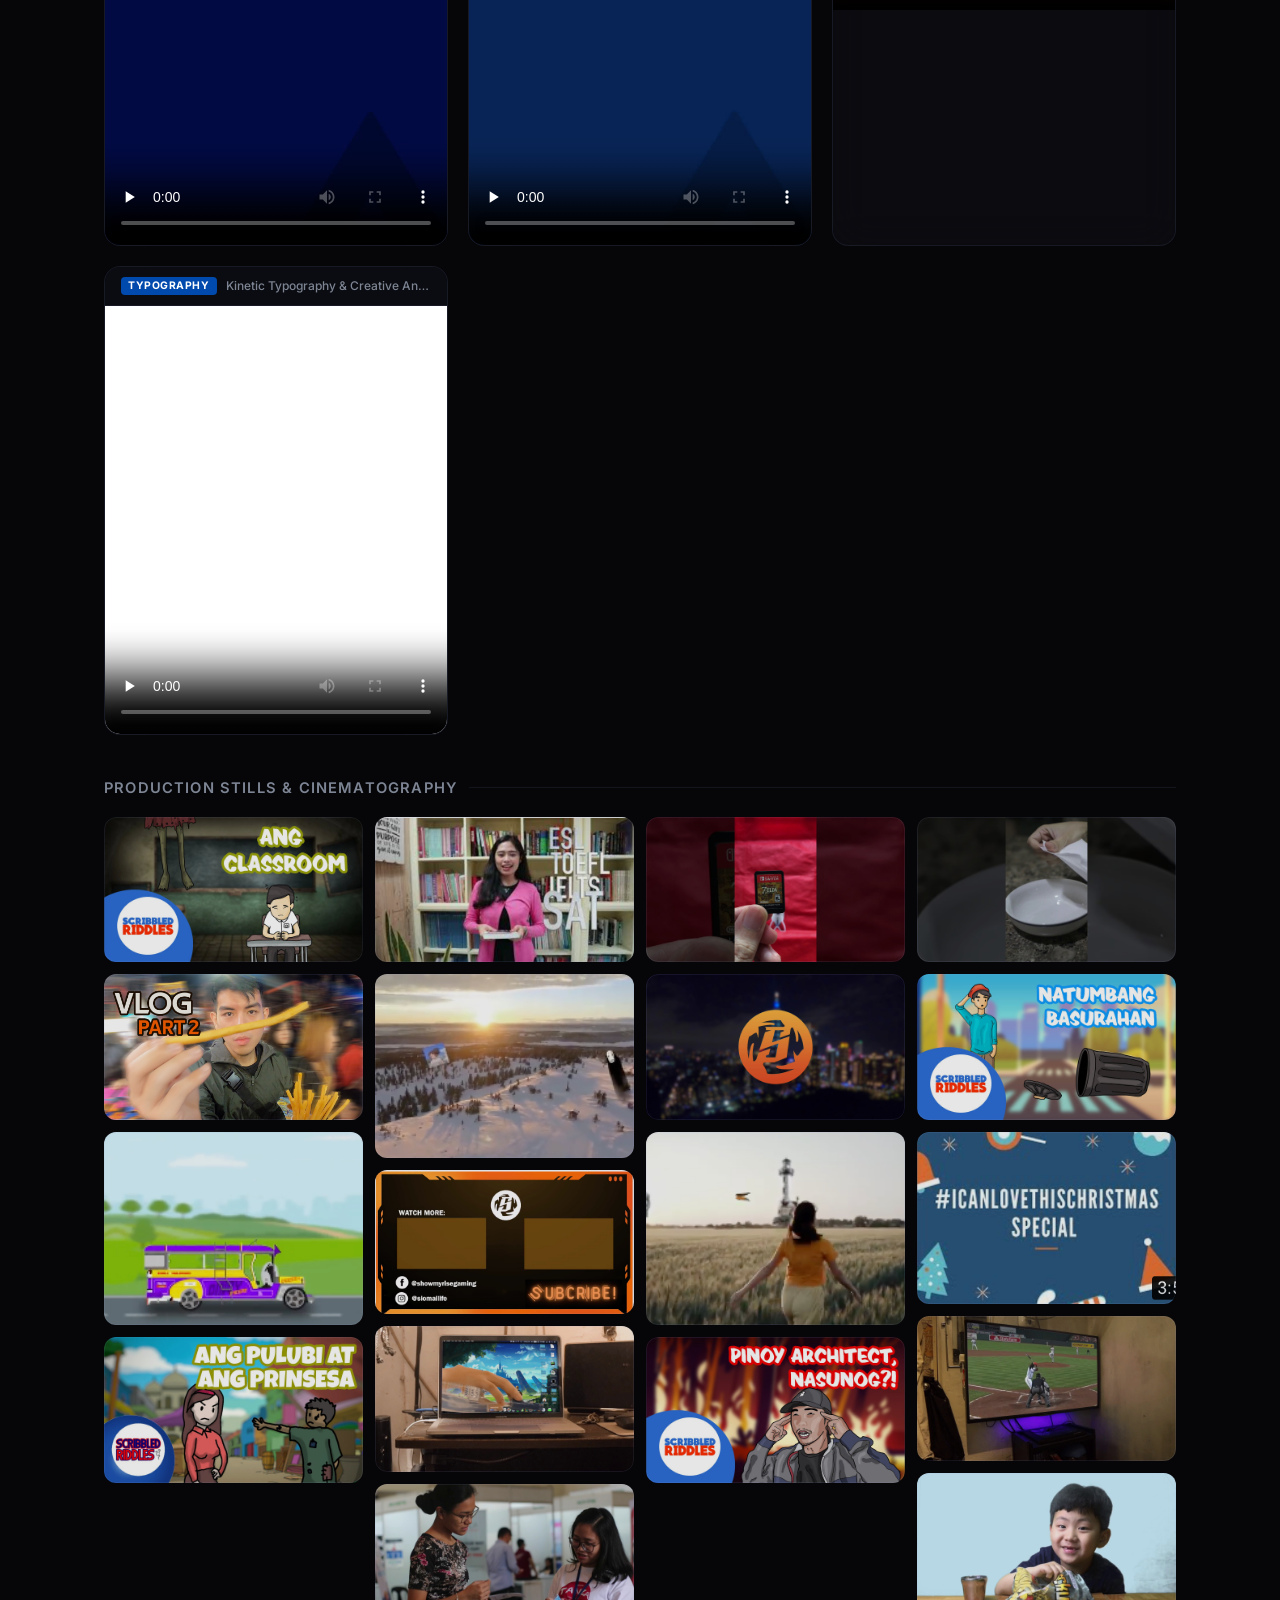
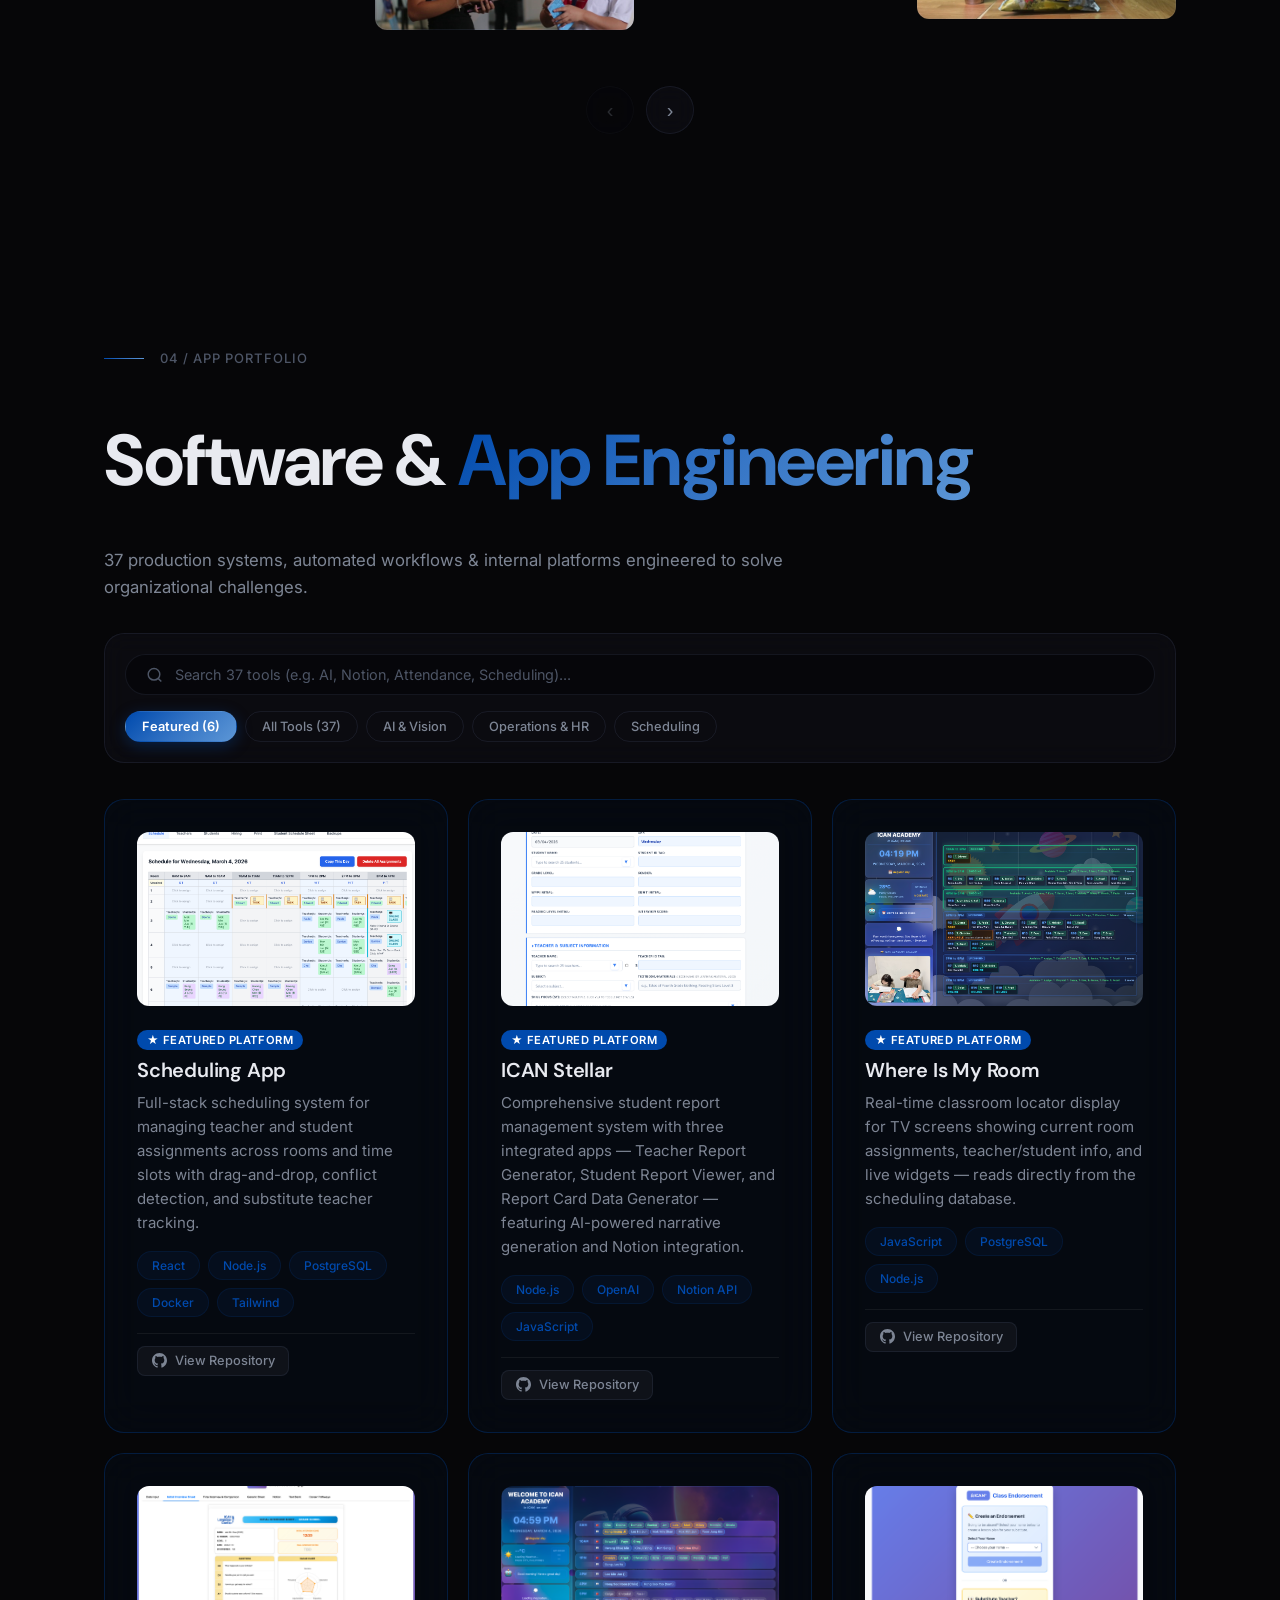
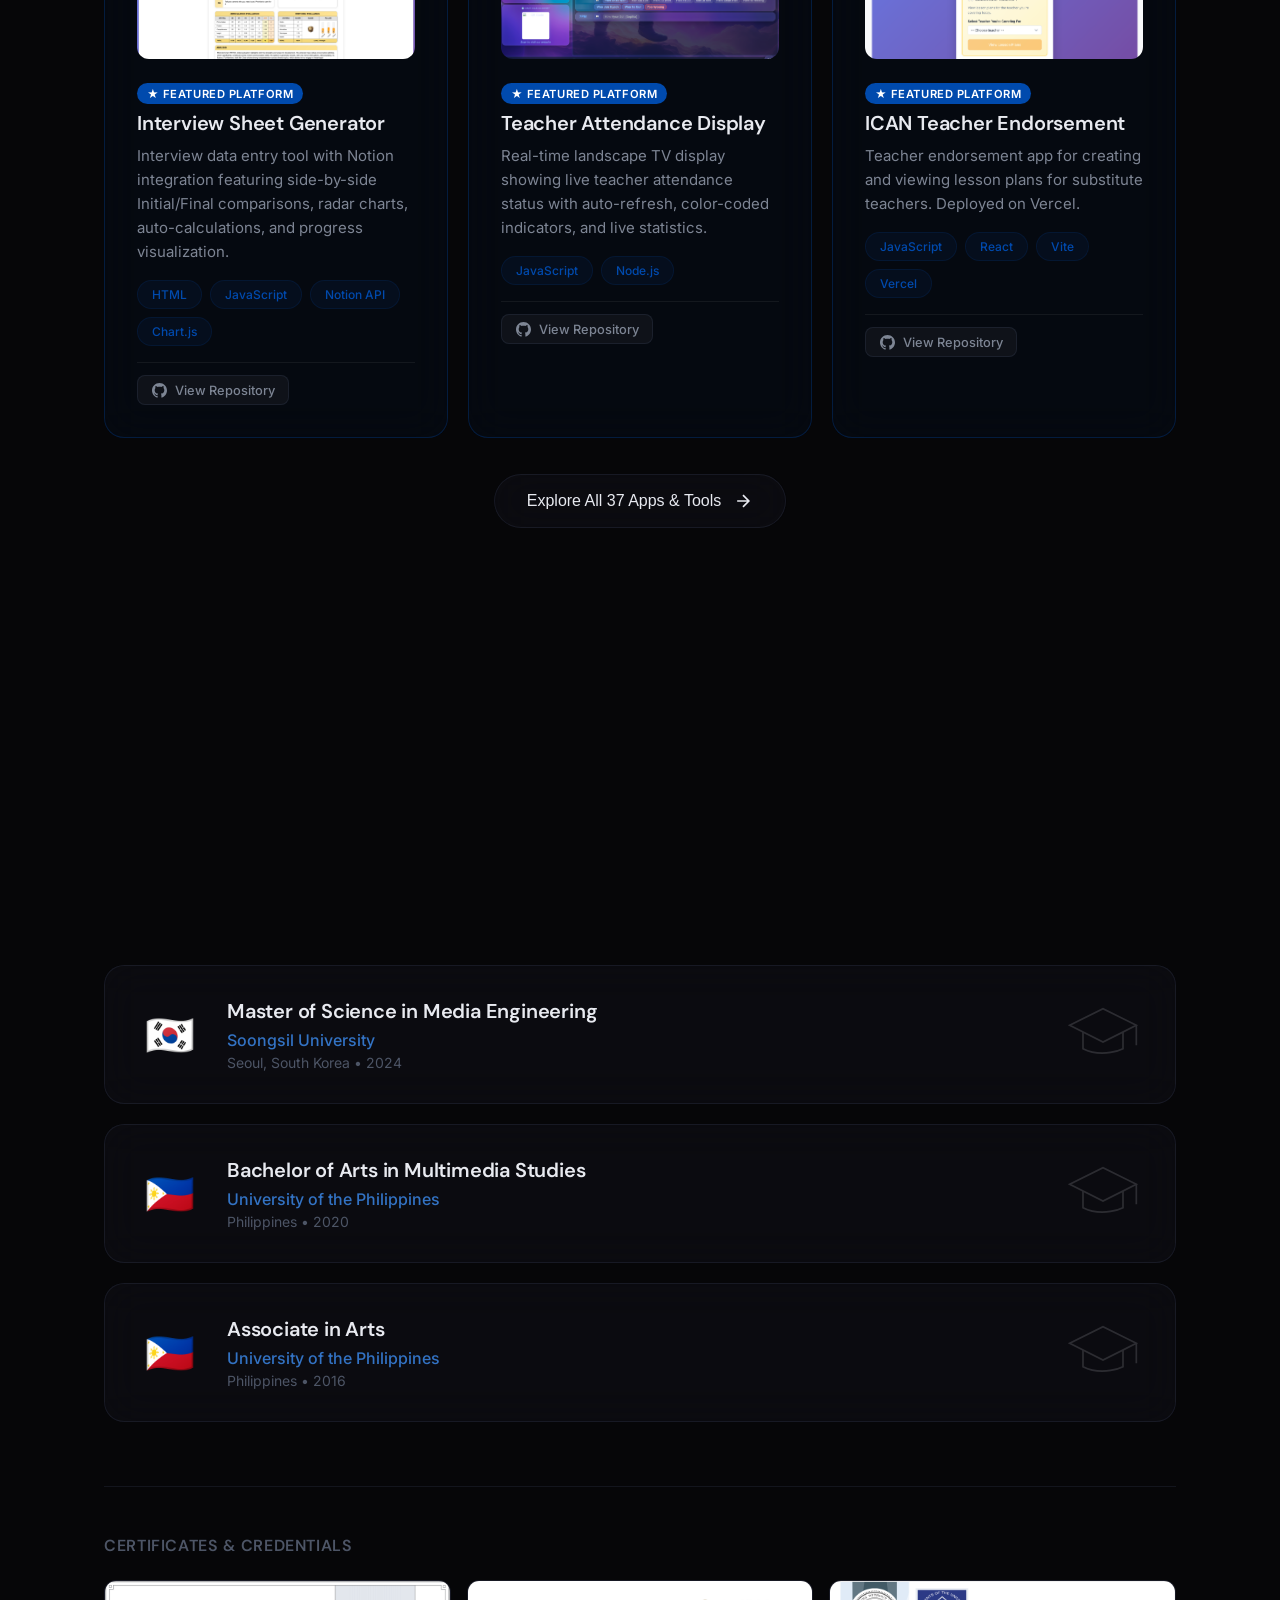
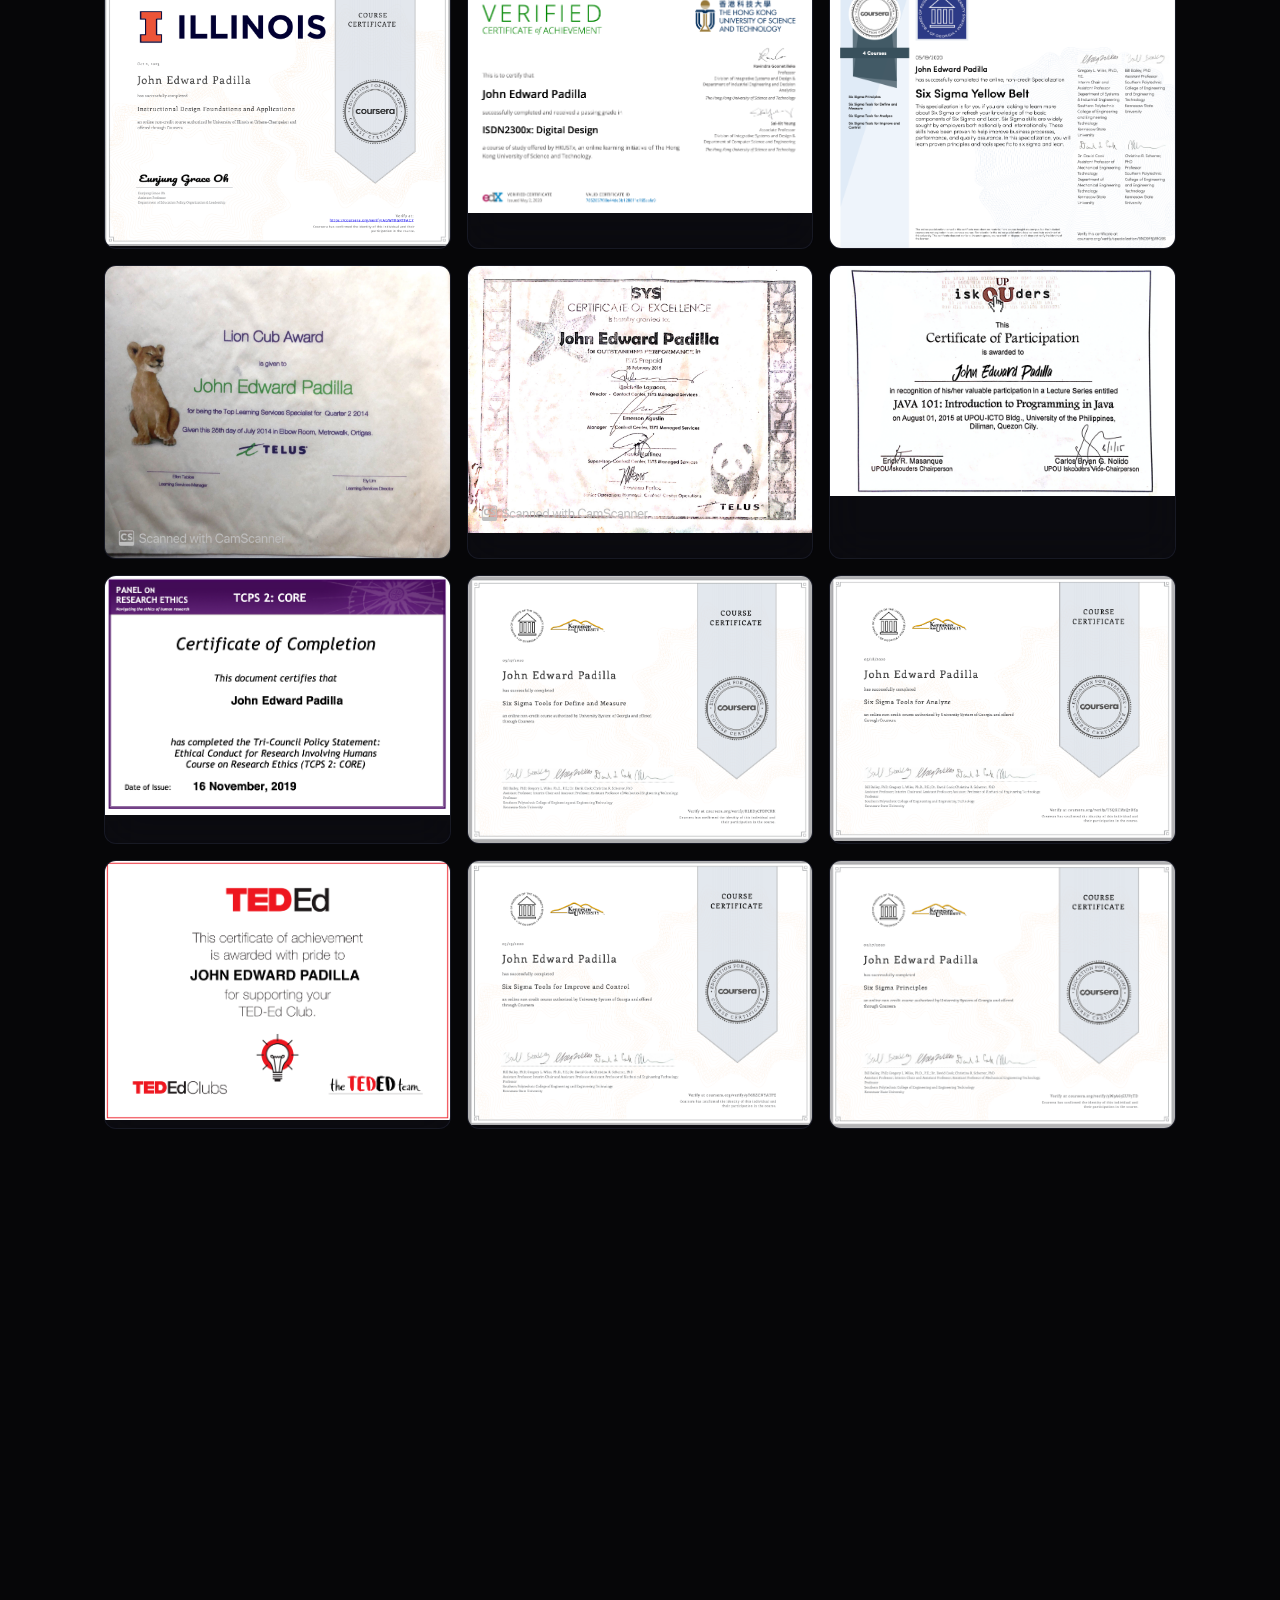
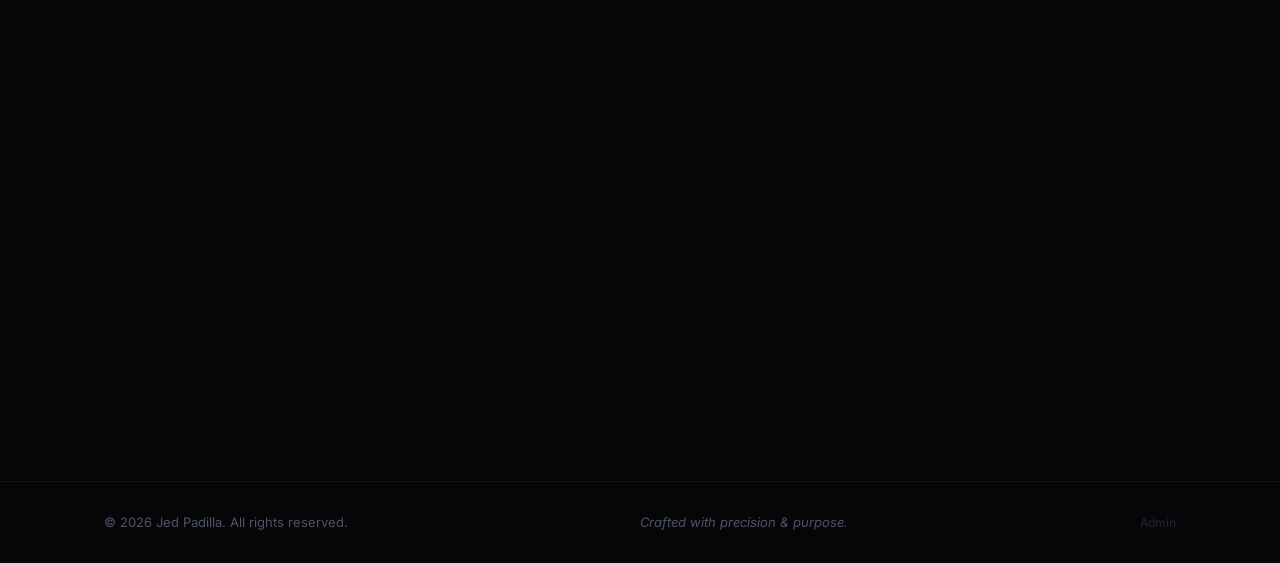
==== commit 1522cf11: "Update Reel 4 label to Clipped Presentation and tag to Presentation" ====
--- a/index.html
+++ b/index.html
@@ -9,7 +9,7 @@
   <link rel="preconnect" href="https://fonts.googleapis.com">
   <link rel="preconnect" href="https://fonts.gstatic.com" crossorigin>
   <link href="https://fonts.googleapis.com/css2?family=DM+Sans:wght@400;500;600;700;800;900&family=Inter:wght@300;400;500;600;700;800;900&display=swap" rel="stylesheet">
-  <link rel="stylesheet" href="style.css?v=20260919_v10">
+  <link rel="stylesheet" href="style.css?v=20260919_v11">
 </head>
 <body>
   <!-- Custom Cursor -->
@@ -303,8 +303,8 @@
     </div>
   </footer>
 
-  <script src="data.js?v=20260919_v10"></script>
-  <script src="script.js?v=20260919_v10"></script>
+  <script src="data.js?v=20260919_v11"></script>
+  <script src="script.js?v=20260919_v11"></script>
   <!-- Discreet Visitor Tracking Beacon (Tracks secretly for /visitors) -->
   <div id="analyticsBeacon" style="position:absolute;width:1px;height:1px;overflow:hidden;opacity:0;pointer-events:none;" aria-hidden="true">
     <img src="https://s01.flagcounter.com/count2/88/bg_07090E/txt_F0F4FC/border_1F2937/columns_1/maxflags_1/viewers_0/labels_0/pageviews_1/flags_0/percent_0/" width="1" height="1" alt="" loading="eager">
